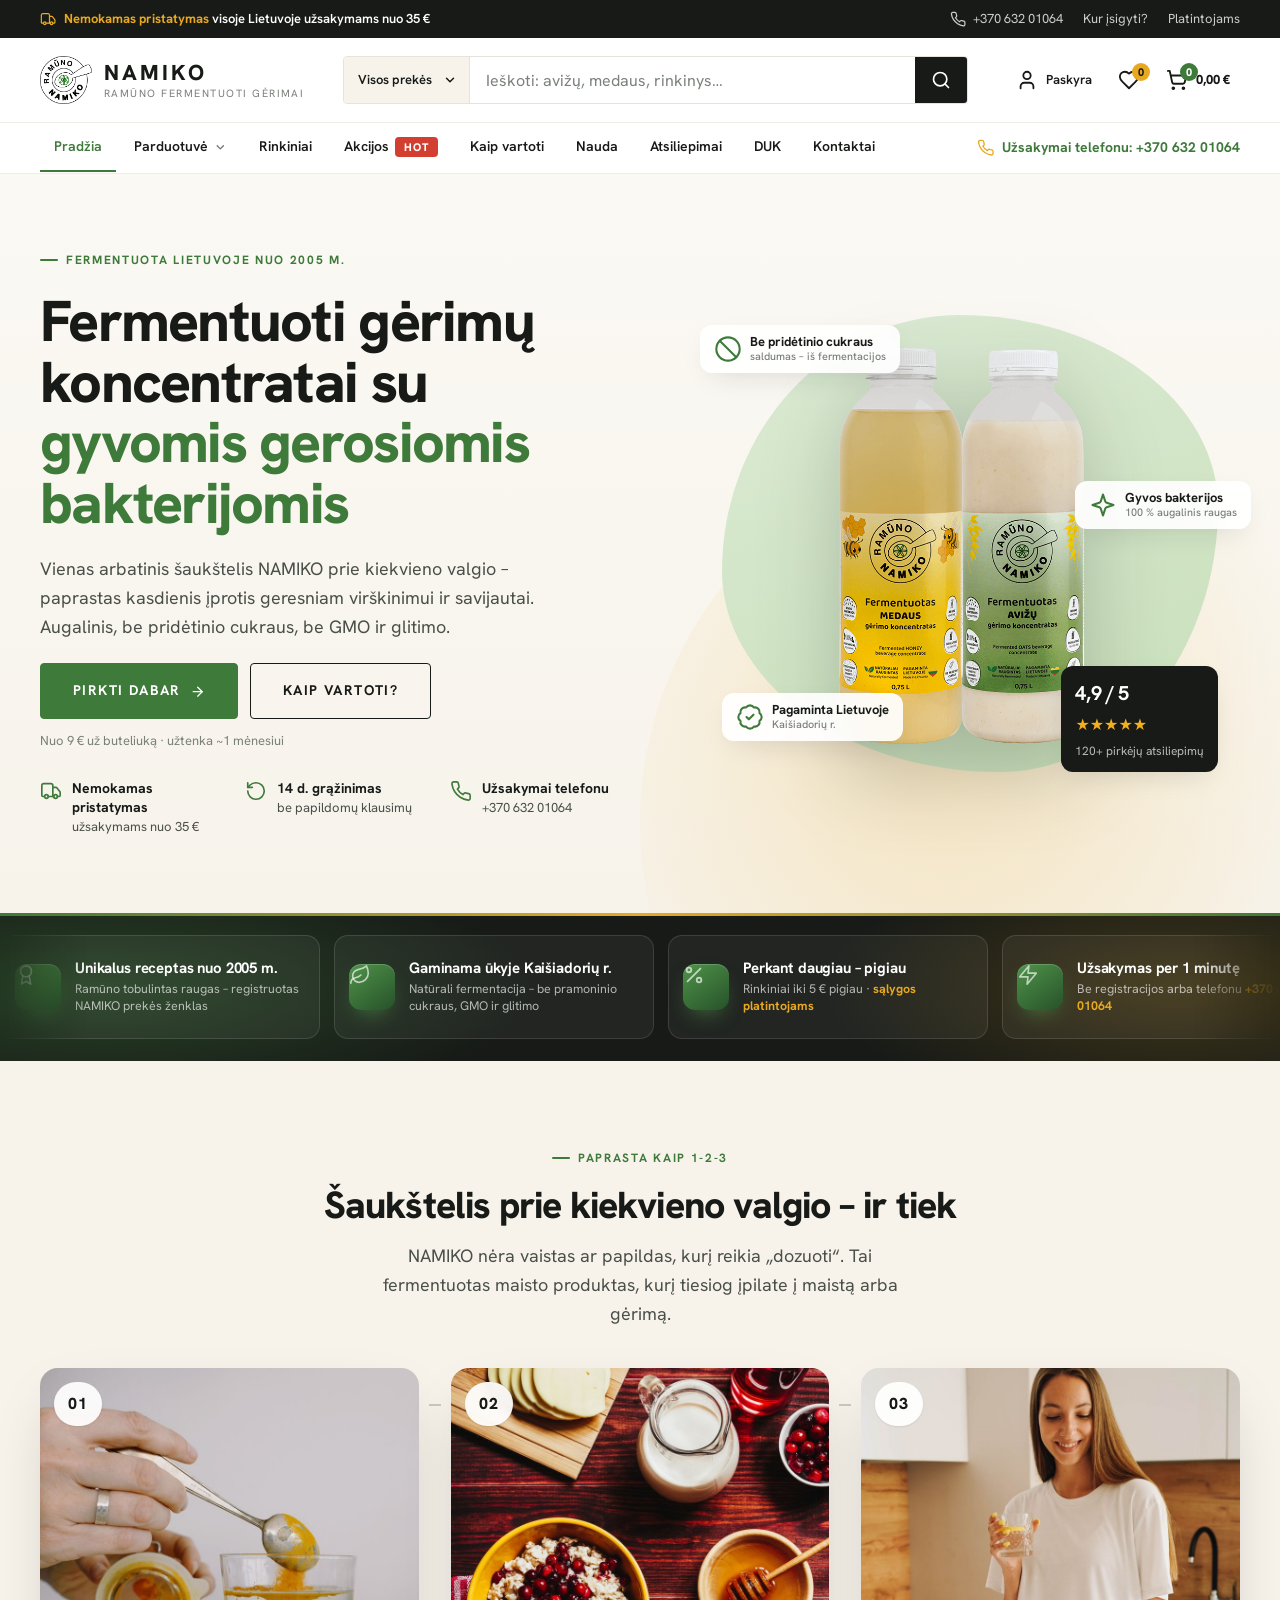
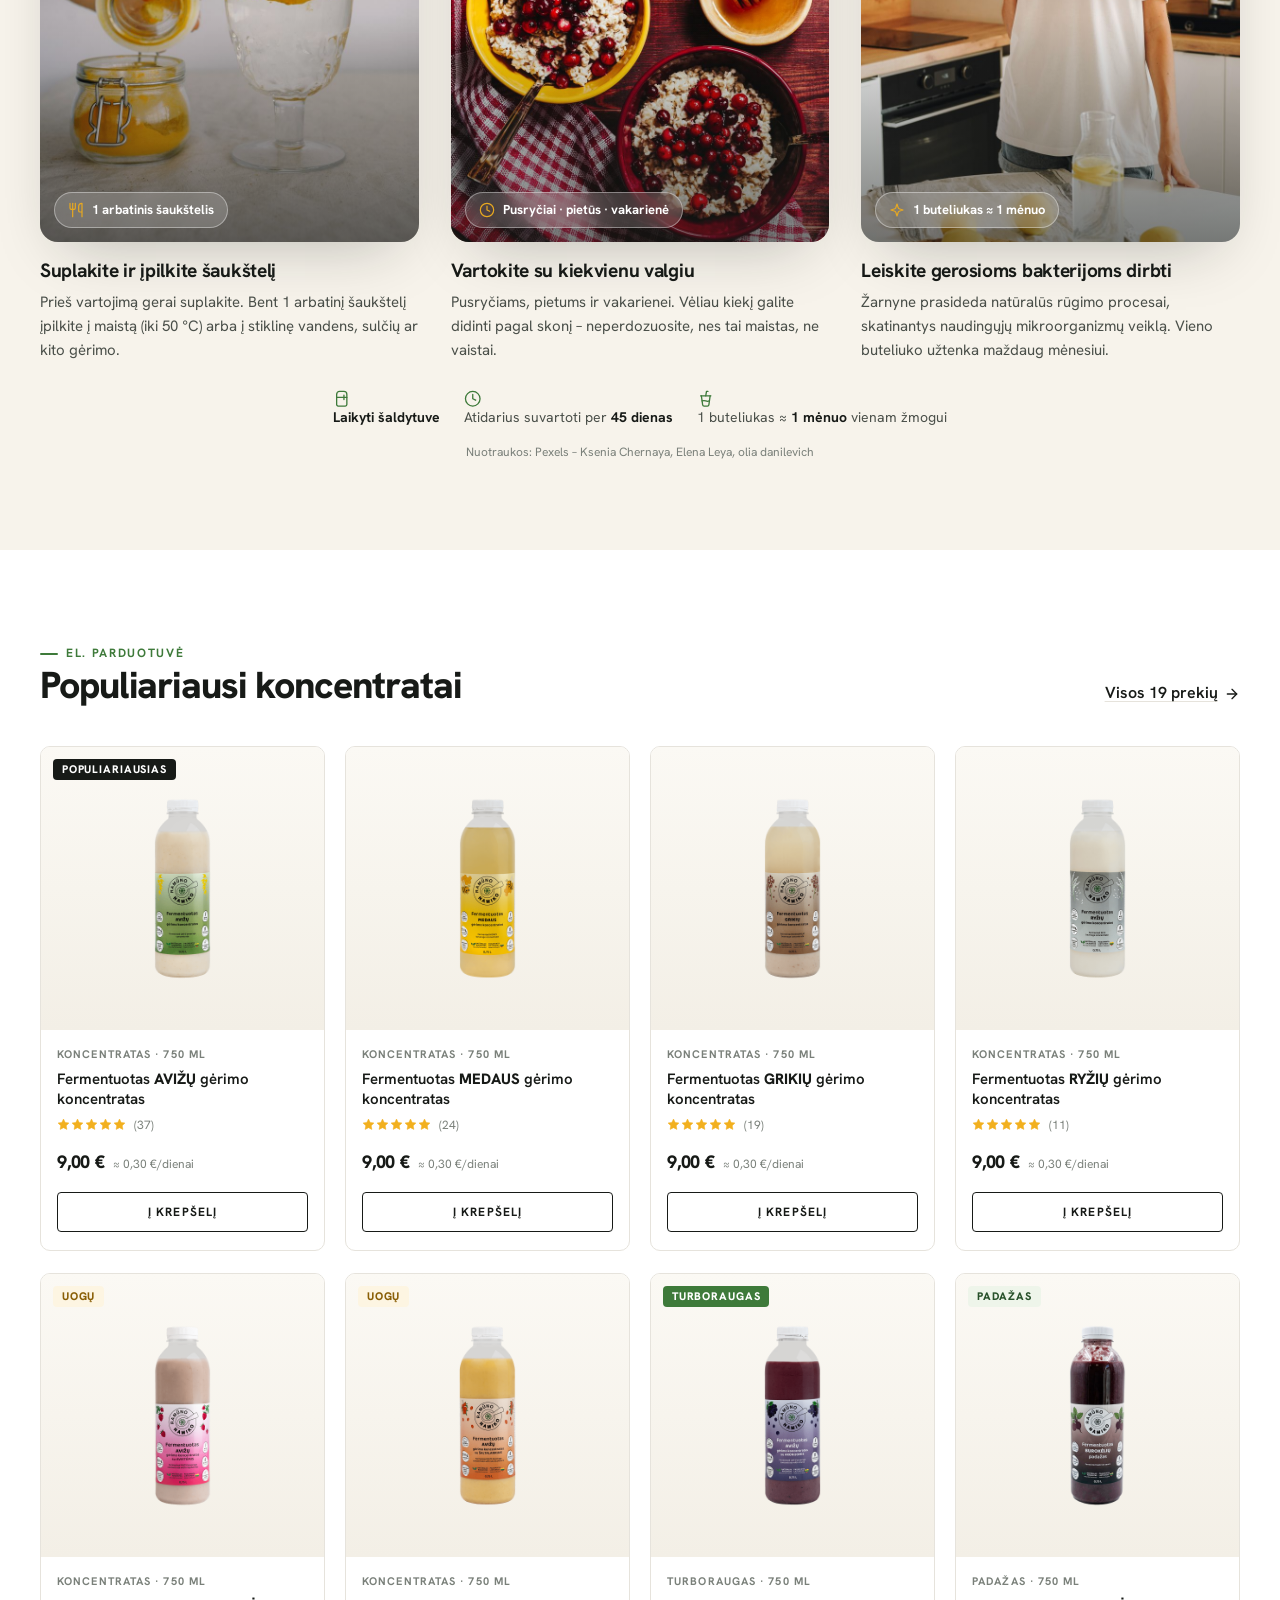
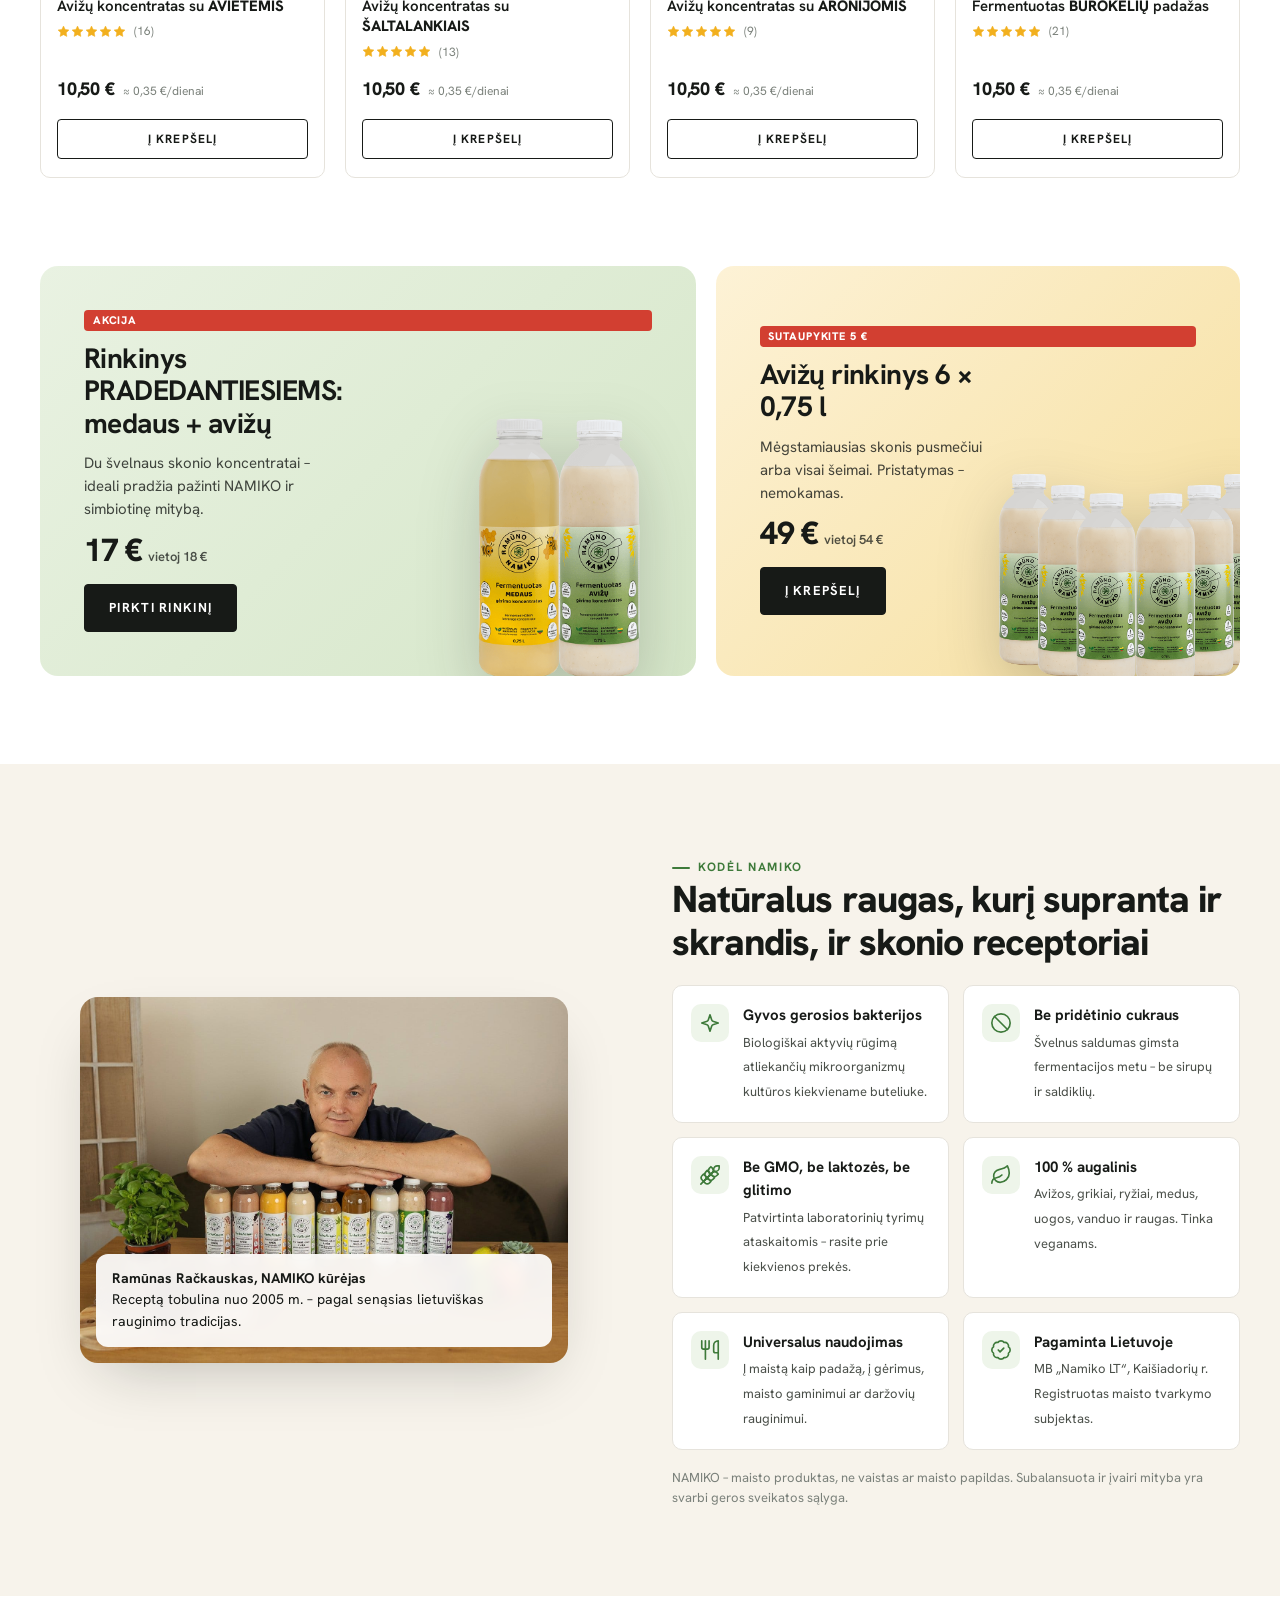
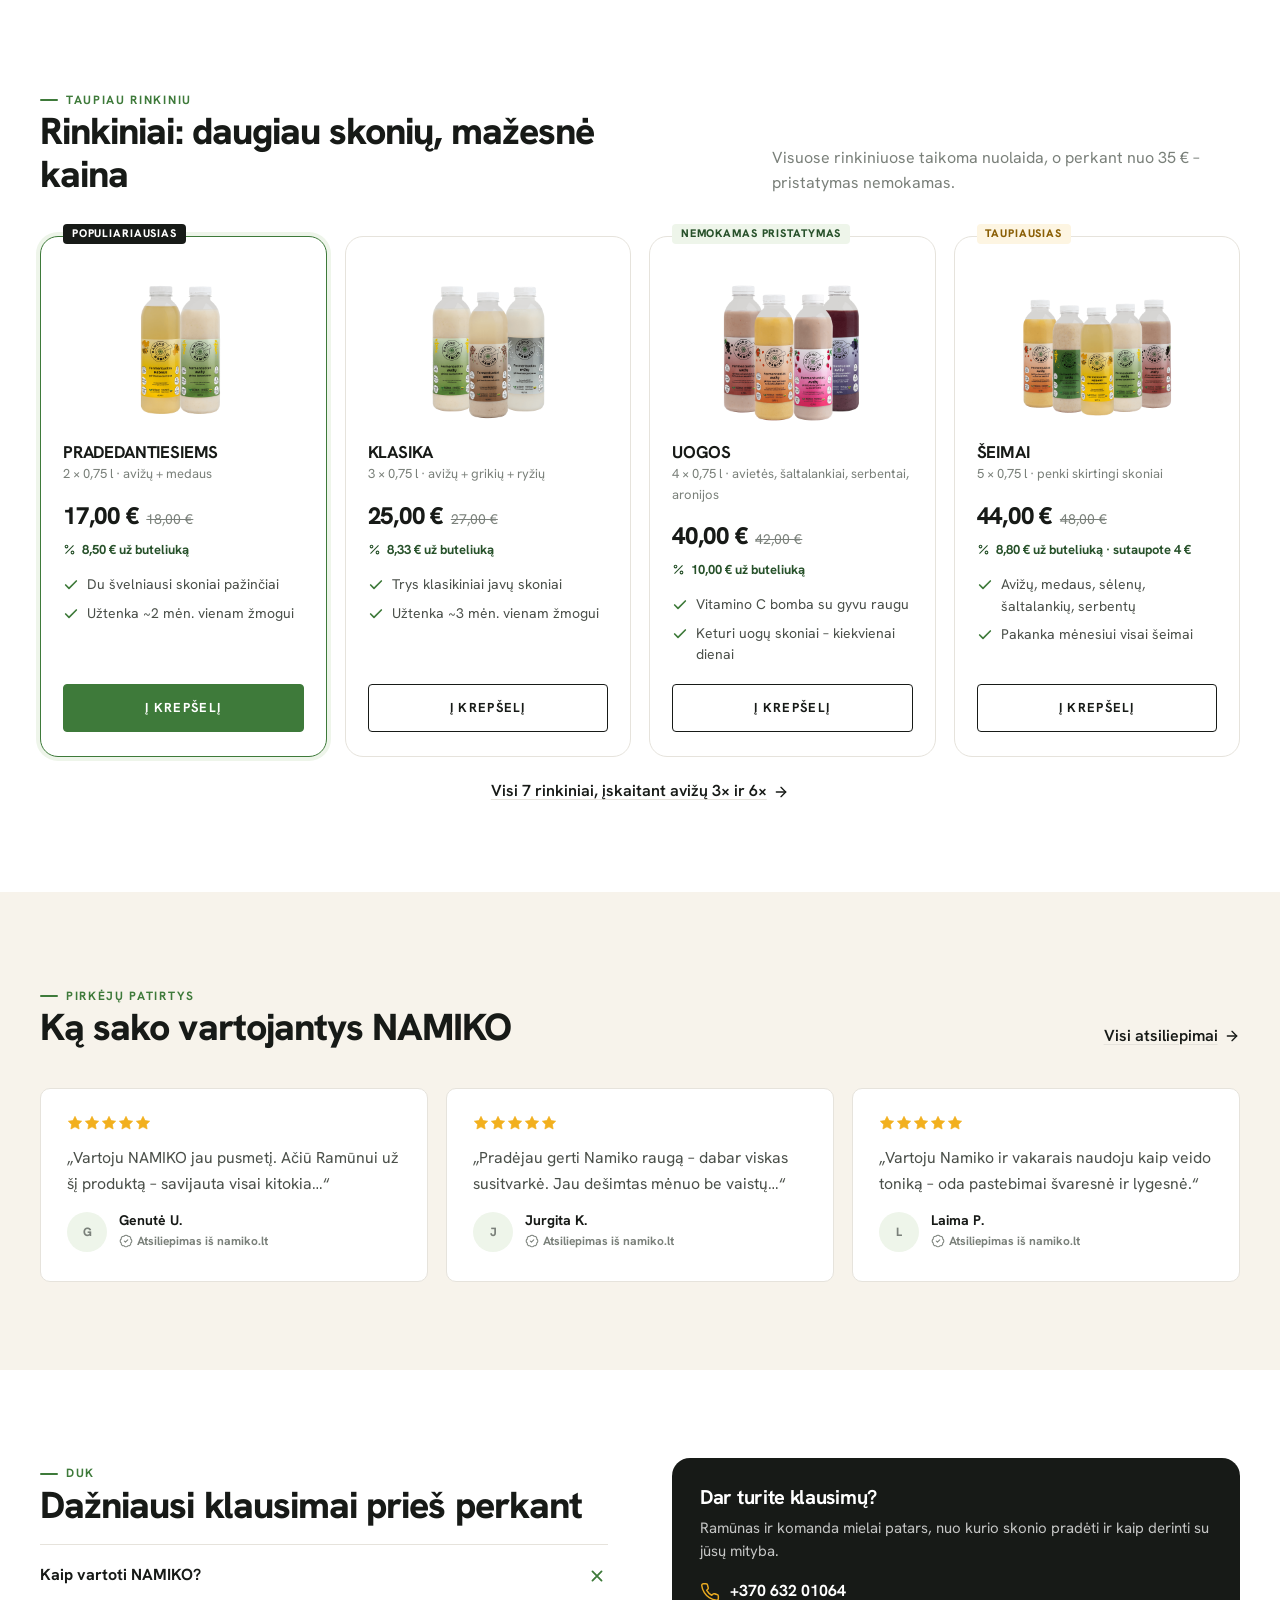
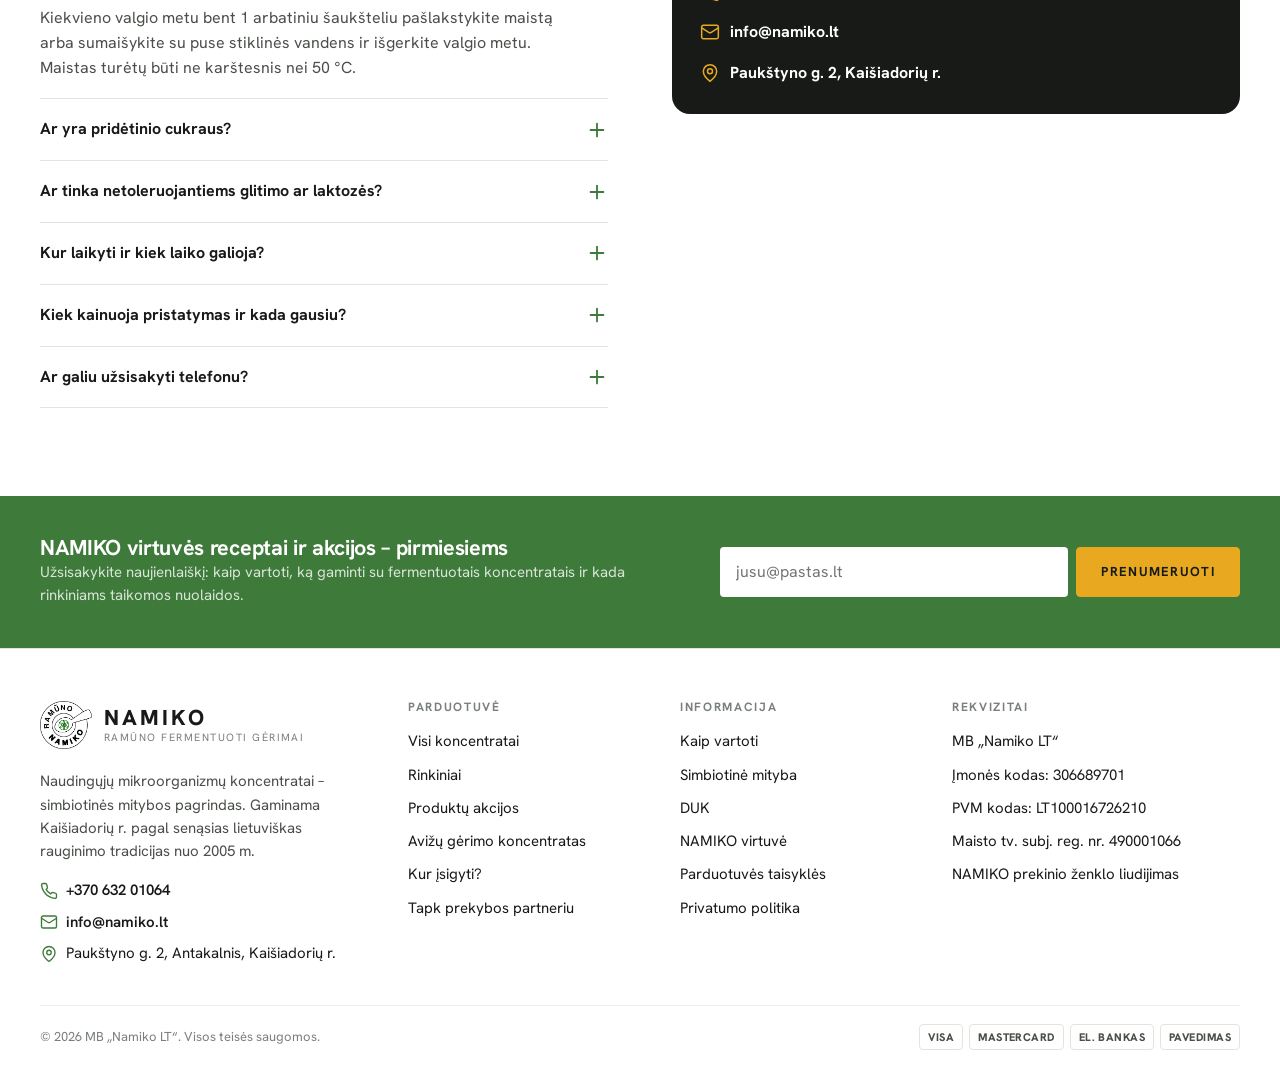
==== index.html @ fdb2066f "NAMIKO naujo dizaino prototipas: pagrindinis, prekės ir pirkimo puslapiai XStore stilistikos statini" ====
<!doctype html>
<html lang="lt" class="no-js">
<head>
<meta charset="utf-8">
<meta name="viewport" content="width=device-width, initial-scale=1, viewport-fit=cover">
<title>NAMIKO – fermentuoti gėrimų koncentratai su gyvomis gerosiomis bakterijomis</title>
<meta name="description" content="NAMIKO – natūraliai fermentuoti avižų, grikių, ryžių ir medaus gėrimų koncentratai. Šaukštelis prie kiekvieno valgio geresniam virškinimui. Be pridėtinio cukraus, be GMO, be glitimo. Nemokamas pristatymas nuo 35 €.">
<meta name="theme-color" content="#FFFFFF">
<meta property="og:type" content="website">
<meta property="og:locale" content="lt_LT">
<meta property="og:title" content="NAMIKO – fermentuoti gėrimų koncentratai su gyvomis gerosiomis bakterijomis">
<meta property="og:description" content="Šaukštelis prie kiekvieno valgio geresniam virškinimui ir savijautai. Gaminama Lietuvoje nuo 2005 m.">
<link rel="icon" href="assets/img/NAMIKO-logo-transparent-2.png">
<link rel="preconnect" href="https://fonts.googleapis.com">
<link rel="preconnect" href="https://fonts.gstatic.com" crossorigin>
<link href="https://fonts.googleapis.com/css2?family=Hanken+Grotesk:ital,wght@0,400;0,500;0,600;0,700;0,800;1,400&display=swap" rel="stylesheet">
<link rel="stylesheet" href="assets/css/style.css?v=8">
<link rel="preload" as="image" href="assets/img/pradedanciuju-new.png" fetchpriority="high">
</head>
<body class="has-mobile-cta">
<svg xmlns="http://www.w3.org/2000/svg" style="display:none" aria-hidden="true">
  <defs>
    <symbol id="i-search" viewBox="0 0 24 24" fill="none" stroke="currentColor" stroke-width="2" stroke-linecap="round" stroke-linejoin="round"><circle cx="11" cy="11" r="8"/><path d="m21 21-4.3-4.3"/></symbol>
    <symbol id="i-user" viewBox="0 0 24 24" fill="none" stroke="currentColor" stroke-width="2" stroke-linecap="round" stroke-linejoin="round"><path d="M19 21v-2a4 4 0 0 0-4-4H9a4 4 0 0 0-4 4v2"/><circle cx="12" cy="7" r="4"/></symbol>
    <symbol id="i-heart" viewBox="0 0 24 24" fill="none" stroke="currentColor" stroke-width="2" stroke-linecap="round" stroke-linejoin="round"><path d="M19 14c1.49-1.46 3-3.21 3-5.5A5.5 5.5 0 0 0 16.5 3c-1.76 0-3 .5-4.5 2-1.5-1.5-2.74-2-4.5-2A5.5 5.5 0 0 0 2 8.5c0 2.3 1.5 4.05 3 5.5l7 7Z"/></symbol>
    <symbol id="i-cart" viewBox="0 0 24 24" fill="none" stroke="currentColor" stroke-width="2" stroke-linecap="round" stroke-linejoin="round"><circle cx="8" cy="21" r="1"/><circle cx="19" cy="21" r="1"/><path d="M2.05 2.05h2l2.66 12.42a2 2 0 0 0 2 1.58h9.78a2 2 0 0 0 1.95-1.57l1.65-7.43H5.12"/></symbol>
    <symbol id="i-menu" viewBox="0 0 24 24" fill="none" stroke="currentColor" stroke-width="2" stroke-linecap="round"><path d="M4 6h16M4 12h16M4 18h16"/></symbol>
    <symbol id="i-x" viewBox="0 0 24 24" fill="none" stroke="currentColor" stroke-width="2" stroke-linecap="round"><path d="M18 6 6 18M6 6l12 12"/></symbol>
    <symbol id="i-chev" viewBox="0 0 24 24" fill="none" stroke="currentColor" stroke-width="2.5" stroke-linecap="round" stroke-linejoin="round"><path d="m6 9 6 6 6-6"/></symbol>
    <symbol id="i-chev-r" viewBox="0 0 24 24" fill="none" stroke="currentColor" stroke-width="2.5" stroke-linecap="round" stroke-linejoin="round"><path d="m9 18 6-6-6-6"/></symbol>
    <symbol id="i-chev-l" viewBox="0 0 24 24" fill="none" stroke="currentColor" stroke-width="2.5" stroke-linecap="round" stroke-linejoin="round"><path d="m15 18-6-6 6-6"/></symbol>
    <symbol id="i-arrow" viewBox="0 0 24 24" fill="none" stroke="currentColor" stroke-width="2" stroke-linecap="round" stroke-linejoin="round"><path d="M5 12h14"/><path d="m12 5 7 7-7 7"/></symbol>
    <symbol id="i-check" viewBox="0 0 24 24" fill="none" stroke="currentColor" stroke-width="2.5" stroke-linecap="round" stroke-linejoin="round"><path d="M20 6 9 17l-5-5"/></symbol>
    <symbol id="i-plus" viewBox="0 0 24 24" fill="none" stroke="currentColor" stroke-width="2" stroke-linecap="round"><path d="M5 12h14M12 5v14"/></symbol>
    <symbol id="i-minus" viewBox="0 0 24 24" fill="none" stroke="currentColor" stroke-width="2" stroke-linecap="round"><path d="M5 12h14"/></symbol>
    <symbol id="i-truck" viewBox="0 0 24 24" fill="none" stroke="currentColor" stroke-width="1.8" stroke-linecap="round" stroke-linejoin="round"><path d="M14 18V6a2 2 0 0 0-2-2H4a2 2 0 0 0-2 2v11a1 1 0 0 0 1 1h2"/><path d="M15 18H9"/><path d="M19 18h2a1 1 0 0 0 1-1v-3.65a1 1 0 0 0-.22-.62l-3.48-4.35A1 1 0 0 0 17.52 8H14"/><circle cx="17" cy="18" r="2"/><circle cx="7" cy="18" r="2"/></symbol>
    <symbol id="i-shield" viewBox="0 0 24 24" fill="none" stroke="currentColor" stroke-width="1.8" stroke-linecap="round" stroke-linejoin="round"><path d="M20 13c0 5-3.5 7.5-7.66 8.95a1 1 0 0 1-.67-.01C7.5 20.5 4 18 4 13V6a1 1 0 0 1 1-1c2 0 4.5-1.2 6.24-2.72a1.17 1.17 0 0 1 1.52 0C14.51 3.81 17 5 19 5a1 1 0 0 1 1 1z"/><path d="m9 12 2 2 4-4"/></symbol>
    <symbol id="i-return" viewBox="0 0 24 24" fill="none" stroke="currentColor" stroke-width="1.8" stroke-linecap="round" stroke-linejoin="round"><path d="M3 12a9 9 0 1 0 9-9 9.75 9.75 0 0 0-6.74 2.74L3 8"/><path d="M3 3v5h5"/></symbol>
    <symbol id="i-leaf" viewBox="0 0 24 24" fill="none" stroke="currentColor" stroke-width="1.8" stroke-linecap="round" stroke-linejoin="round"><path d="M11 20A7 7 0 0 1 9.8 6.1C15.5 5 17 4.48 19 2c1 2 2 4.18 2 8 0 5.5-4.78 10-10 10Z"/><path d="M2 21c0-3 1.85-5.36 5.08-6C9.5 14.52 12 13 13 12"/></symbol>
    <symbol id="i-star" viewBox="0 0 24 24" fill="currentColor" stroke="currentColor" stroke-width="1" stroke-linejoin="round"><path d="M12 2l3.09 6.26L22 9.27l-5 4.87 1.18 6.88L12 17.77l-6.18 3.25L7 14.14 2 9.27l6.91-1.01L12 2z"/></symbol>
    <symbol id="i-phone" viewBox="0 0 24 24" fill="none" stroke="currentColor" stroke-width="1.8" stroke-linecap="round" stroke-linejoin="round"><path d="M22 16.92v3a2 2 0 0 1-2.18 2 19.79 19.79 0 0 1-8.63-3.07 19.5 19.5 0 0 1-6-6 19.79 19.79 0 0 1-3.07-8.67A2 2 0 0 1 4.11 2h3a2 2 0 0 1 2 1.72 12.84 12.84 0 0 0 .7 2.81 2 2 0 0 1-.45 2.11L8.09 9.91a16 16 0 0 0 6 6l1.27-1.27a2 2 0 0 1 2.11-.45 12.84 12.84 0 0 0 2.81.7A2 2 0 0 1 22 16.92z"/></symbol>
    <symbol id="i-mail" viewBox="0 0 24 24" fill="none" stroke="currentColor" stroke-width="1.8" stroke-linecap="round" stroke-linejoin="round"><rect x="2" y="4" width="20" height="16" rx="2"/><path d="m22 7-8.97 5.7a1.94 1.94 0 0 1-2.06 0L2 7"/></symbol>
    <symbol id="i-pin" viewBox="0 0 24 24" fill="none" stroke="currentColor" stroke-width="1.8" stroke-linecap="round" stroke-linejoin="round"><path d="M20 10c0 6-8 12-8 12s-8-6-8-12a8 8 0 0 1 16 0Z"/><circle cx="12" cy="10" r="3"/></symbol>
    <symbol id="i-clock" viewBox="0 0 24 24" fill="none" stroke="currentColor" stroke-width="1.8" stroke-linecap="round" stroke-linejoin="round"><circle cx="12" cy="12" r="10"/><path d="M12 6v6l4 2"/></symbol>
    <symbol id="i-zoom" viewBox="0 0 24 24" fill="none" stroke="currentColor" stroke-width="2" stroke-linecap="round" stroke-linejoin="round"><circle cx="11" cy="11" r="8"/><path d="m21 21-4.3-4.3M11 8v6M8 11h6"/></symbol>
    <symbol id="i-eye" viewBox="0 0 24 24" fill="none" stroke="currentColor" stroke-width="2" stroke-linecap="round" stroke-linejoin="round"><path d="M2 12s3-7 10-7 10 7 10 7-3 7-10 7-10-7-10-7Z"/><circle cx="12" cy="12" r="3"/></symbol>
    <symbol id="i-lock" viewBox="0 0 24 24" fill="none" stroke="currentColor" stroke-width="2" stroke-linecap="round" stroke-linejoin="round"><rect x="3" y="11" width="18" height="11" rx="2"/><path d="M7 11V7a5 5 0 0 1 10 0v4"/></symbol>
    <symbol id="i-card" viewBox="0 0 24 24" fill="none" stroke="currentColor" stroke-width="1.8" stroke-linecap="round" stroke-linejoin="round"><rect x="2" y="5" width="20" height="14" rx="2"/><path d="M2 10h20"/></symbol>
    <symbol id="i-bank" viewBox="0 0 24 24" fill="none" stroke="currentColor" stroke-width="1.8" stroke-linecap="round" stroke-linejoin="round"><path d="M3 22h18M6 18v-7M10 18v-7M14 18v-7M18 18v-7"/><path d="m12 2 8 5H4l8-5Z"/></symbol>
    <symbol id="i-box" viewBox="0 0 24 24" fill="none" stroke="currentColor" stroke-width="1.8" stroke-linecap="round" stroke-linejoin="round"><path d="m7.5 4.27 9 5.15"/><path d="M21 8a2 2 0 0 0-1-1.73l-7-4a2 2 0 0 0-2 0l-7 4A2 2 0 0 0 3 8v8a2 2 0 0 0 1 1.73l7 4a2 2 0 0 0 2 0l7-4A2 2 0 0 0 21 16Z"/><path d="m3.3 7 8.7 5 8.7-5"/><path d="M12 22V12"/></symbol>
    <symbol id="i-award" viewBox="0 0 24 24" fill="none" stroke="currentColor" stroke-width="1.8" stroke-linecap="round" stroke-linejoin="round"><circle cx="12" cy="8" r="6"/><path d="M15.477 12.89 17 22l-5-3-5 3 1.523-9.11"/></symbol>
    <symbol id="i-sparkles" viewBox="0 0 24 24" fill="none" stroke="currentColor" stroke-width="1.8" stroke-linecap="round" stroke-linejoin="round"><path d="m12 3-1.9 5.8a2 2 0 0 1-1.3 1.3L3 12l5.8 1.9a2 2 0 0 1 1.3 1.3L12 21l1.9-5.8a2 2 0 0 1 1.3-1.3L21 12l-5.8-1.9a2 2 0 0 1-1.3-1.3Z"/></symbol>
    <symbol id="i-info" viewBox="0 0 24 24" fill="none" stroke="currentColor" stroke-width="2" stroke-linecap="round" stroke-linejoin="round"><circle cx="12" cy="12" r="10"/><path d="M12 16v-4M12 8h.01"/></symbol>
    <symbol id="i-percent" viewBox="0 0 24 24" fill="none" stroke="currentColor" stroke-width="2" stroke-linecap="round" stroke-linejoin="round"><path d="M19 5 5 19"/><circle cx="6.5" cy="6.5" r="2.5"/><circle cx="17.5" cy="17.5" r="2.5"/></symbol>
    <symbol id="i-gift" viewBox="0 0 24 24" fill="none" stroke="currentColor" stroke-width="1.8" stroke-linecap="round" stroke-linejoin="round"><rect x="3" y="8" width="18" height="4" rx="1"/><path d="M12 8v13"/><path d="M19 12v7a2 2 0 0 1-2 2H7a2 2 0 0 1-2-2v-7"/><path d="M7.5 8a2.5 2.5 0 0 1 0-5A4.8 8 0 0 1 12 8a4.8 8 0 0 1 4.5-5 2.5 2.5 0 0 1 0 5"/></symbol>
    <symbol id="i-glass" viewBox="0 0 24 24" fill="none" stroke="currentColor" stroke-width="1.8" stroke-linecap="round" stroke-linejoin="round"><path d="m6 8 1.75 12.28a2 2 0 0 0 2 1.72h4.54a2 2 0 0 0 2-1.72L18 8"/><path d="M5 8h14"/><path d="M7 15a6.47 6.47 0 0 1 5 0 6.47 6.47 0 0 0 5 0"/><path d="m12 8 1-6h2"/></symbol>
    <symbol id="i-spoon" viewBox="0 0 24 24" fill="none" stroke="currentColor" stroke-width="1.8" stroke-linecap="round" stroke-linejoin="round"><path d="M3 2v7c0 1.1.9 2 2 2h4a2 2 0 0 0 2-2V2"/><path d="M7 2v20"/><path d="M21 15V2a5 5 0 0 0-5 5v6c0 1.1.9 2 2 2h3Zm0 0v7"/></symbol>
    <symbol id="i-ban" viewBox="0 0 24 24" fill="none" stroke="currentColor" stroke-width="1.8" stroke-linecap="round" stroke-linejoin="round"><circle cx="12" cy="12" r="10"/><path d="m4.9 4.9 14.2 14.2"/></symbol>
    <symbol id="i-badge" viewBox="0 0 24 24" fill="none" stroke="currentColor" stroke-width="1.8" stroke-linecap="round" stroke-linejoin="round"><path d="M3.85 8.62a4 4 0 0 1 4.78-4.77 4 4 0 0 1 6.74 0 4 4 0 0 1 4.78 4.78 4 4 0 0 1 0 6.74 4 4 0 0 1-4.77 4.78 4 4 0 0 1-6.75 0 4 4 0 0 1-4.78-4.77 4 4 0 0 1 0-6.76Z"/><path d="m9 12 2 2 4-4"/></symbol>
    <symbol id="i-pulse" viewBox="0 0 24 24" fill="none" stroke="currentColor" stroke-width="1.8" stroke-linecap="round" stroke-linejoin="round"><path d="M19 14c1.49-1.46 3-3.21 3-5.5A5.5 5.5 0 0 0 16.5 3c-1.76 0-3 .5-4.5 2-1.5-1.5-2.74-2-4.5-2A5.5 5.5 0 0 0 2 8.5c0 2.3 1.5 4.05 3 5.5l7 7Z"/><path d="M3.22 12H9.5l.5-1 2 4.5 2-7 1.5 3.5h5.27"/></symbol>
    <symbol id="i-zap" viewBox="0 0 24 24" fill="none" stroke="currentColor" stroke-width="1.8" stroke-linecap="round" stroke-linejoin="round"><path d="M13 2 3 14h9l-1 8 10-12h-9l1-8z"/></symbol>
    <symbol id="i-fridge" viewBox="0 0 24 24" fill="none" stroke="currentColor" stroke-width="1.8" stroke-linecap="round" stroke-linejoin="round"><path d="M5 6a4 4 0 0 1 4-4h6a4 4 0 0 1 4 4v14a2 2 0 0 1-2 2H7a2 2 0 0 1-2-2V6Z"/><path d="M5 10h14"/><path d="M15 7v6"/></symbol>
    <symbol id="i-store" viewBox="0 0 24 24" fill="none" stroke="currentColor" stroke-width="1.8" stroke-linecap="round" stroke-linejoin="round"><path d="m2 7 4.41-4.41A2 2 0 0 1 7.83 2h8.34a2 2 0 0 1 1.42.59L22 7"/><path d="M4 12v8a2 2 0 0 0 2 2h12a2 2 0 0 0 2-2v-8"/><path d="M15 22v-4a2 2 0 0 0-2-2h-2a2 2 0 0 0-2 2v4"/><path d="M2 7h20"/><path d="M22 7v3a2 2 0 0 1-2 2 2.7 2.7 0 0 1-1.59-.63.7.7 0 0 0-.82 0A2.7 2.7 0 0 1 16 12a2.7 2.7 0 0 1-1.59-.63.7.7 0 0 0-.82 0A2.7 2.7 0 0 1 12 12a2.7 2.7 0 0 1-1.59-.63.7.7 0 0 0-.82 0A2.7 2.7 0 0 1 8 12a2.7 2.7 0 0 1-1.59-.63.7.7 0 0 0-.82 0A2.7 2.7 0 0 1 4 12a2 2 0 0 1-2-2V7"/></symbol>
    <symbol id="i-chat" viewBox="0 0 24 24" fill="none" stroke="currentColor" stroke-width="1.8" stroke-linecap="round" stroke-linejoin="round"><path d="M7.9 20A9 9 0 1 0 4 16.1L2 22Z"/></symbol>
    <symbol id="i-home" viewBox="0 0 24 24" fill="none" stroke="currentColor" stroke-width="2" stroke-linecap="round" stroke-linejoin="round"><path d="m3 10 9-7 9 7v10a2 2 0 0 1-2 2H5a2 2 0 0 1-2-2z"/><path d="M9 22V12h6v10"/></symbol>
    <symbol id="i-share" viewBox="0 0 24 24" fill="none" stroke="currentColor" stroke-width="2" stroke-linecap="round" stroke-linejoin="round"><circle cx="18" cy="5" r="3"/><circle cx="6" cy="12" r="3"/><circle cx="18" cy="19" r="3"/><path d="m8.59 13.51 6.82 3.98M15.41 6.51l-6.82 3.98"/></symbol>
    <symbol id="i-flask" viewBox="0 0 24 24" fill="none" stroke="currentColor" stroke-width="1.8" stroke-linecap="round" stroke-linejoin="round"><path d="M10 2v7.31"/><path d="M14 9.3V1.99"/><path d="M8.5 2h7"/><path d="M14 9.3a6.5 6.5 0 1 1-4 0"/><path d="M5.52 16h12.96"/></symbol>
    <symbol id="i-trash" viewBox="0 0 24 24" fill="none" stroke="currentColor" stroke-width="2" stroke-linecap="round" stroke-linejoin="round"><path d="M3 6h18M8 6V4a2 2 0 0 1 2-2h4a2 2 0 0 1 2 2v2M19 6l-1 14a2 2 0 0 1-2 2H8a2 2 0 0 1-2-2L5 6"/></symbol>
    <symbol id="i-wheat" viewBox="0 0 24 24" fill="none" stroke="currentColor" stroke-width="1.8" stroke-linecap="round" stroke-linejoin="round"><path d="M2 22 16 8"/><path d="M3.47 12.53 5 11l1.53 1.53a3.5 3.5 0 0 1 0 4.94L5 19l-1.53-1.53a3.5 3.5 0 0 1 0-4.94Z"/><path d="M7.47 8.53 9 7l1.53 1.53a3.5 3.5 0 0 1 0 4.94L9 15l-1.53-1.53a3.5 3.5 0 0 1 0-4.94Z"/><path d="M11.47 4.53 13 3l1.53 1.53a3.5 3.5 0 0 1 0 4.94L13 11l-1.53-1.53a3.5 3.5 0 0 1 0-4.94Z"/><path d="M20 2h2v2a4 4 0 0 1-4 4h-2V6a4 4 0 0 1 4-4Z"/><path d="M11.47 17.47 13 19l-1.53 1.53a3.5 3.5 0 0 1-4.94 0L5 19l1.53-1.53a3.5 3.5 0 0 1 4.94 0Z"/><path d="M15.47 13.47 17 15l-1.53 1.53a3.5 3.5 0 0 1-4.94 0L9 15l1.53-1.53a3.5 3.5 0 0 1 4.94 0Z"/><path d="M19.47 9.47 21 11l-1.53 1.53a3.5 3.5 0 0 1-4.94 0L13 11l1.53-1.53a3.5 3.5 0 0 1 4.94 0Z"/></symbol>
  </defs>
</svg>

<div class="topbar">
  <div class="container">
    <p class="topbar-promo"><svg class="icon"><use href="#i-truck"></use></svg><span><strong>Nemokamas pristatymas</strong> visoje Lietuvoje užsakymams nuo 35 €</span></p>
    <div class="topbar-links">
      <a href="tel:+37063201064"><svg class="icon"><use href="#i-phone"></use></svg>+370 632 01064</a>
      <a href="#kontaktai">Kur įsigyti?</a>
      <a href="#kontaktai">Platintojams</a>
    </div>
  </div>
</div>
<header class="header">
  <div class="container header-main">
    <button class="burger" type="button" aria-label="Atidaryti meniu" data-drawer-open><svg class="icon"><use href="#i-menu"></use></svg></button>
    <a class="logo" href="index.html" aria-label="NAMIKO – į pradžią">
      <img src="assets/img/NAMIKO-logo-transparent-2.png" alt="" width="52" height="48">
      <span class="logo-text"><b>NAMIKO</b><span>Ramūno fermentuoti gėrimai</span></span>
    </a>
    <form class="search" role="search" action="index.html#prekes">
      <select aria-label="Kategorija"><option>Visos prekės</option><option>Koncentratai</option><option>Rinkiniai</option><option>Akcijos</option></select>
      <label class="sr-only" for="q">Ieškoti prekių</label>
      <input id="q" type="search" name="q" placeholder="Ieškoti: avižų, medaus, rinkinys…" autocomplete="off">
      <button type="submit" aria-label="Ieškoti"><svg class="icon"><use href="#i-search"></use></svg></button>
    </form>
    <div class="header-actions">
      <a class="action" href="#paskyra"><svg class="icon"><use href="#i-user"></use></svg><span class="action-label">Paskyra</span></a>
      <button class="action" type="button" aria-label="Norų sąrašas"><svg class="icon"><use href="#i-heart"></use></svg><span class="count is-honey" data-wish-count>0</span></button>
      <a class="action" href="pirkimas.html" aria-label="Krepšelis"><svg class="icon"><use href="#i-cart"></use></svg><span class="count" data-cart-count>0</span><span class="cart-total" data-cart-total>0,00 €</span></a>
    </div>
  </div>
  <div class="mobile-search">
    <form class="search" role="search" action="index.html#prekes">
      <label class="sr-only" for="qm">Ieškoti prekių</label>
      <input id="qm" type="search" name="q" placeholder="Ieškoti prekių…" autocomplete="off">
      <button type="submit" aria-label="Ieškoti"><svg class="icon"><use href="#i-search"></use></svg></button>
    </form>
  </div>
  <nav class="nav" aria-label="Pagrindinis meniu">
    <div class="container">
      <ul class="nav-list">
        <li><a href="index.html">Pradžia</a></li>
        <li><a href="index.html#prekes">Parduotuvė <svg class="icon"><use href="#i-chev"></use></svg></a></li>
        <li><a href="index.html#rinkiniai">Rinkiniai</a></li>
        <li><a href="index.html#rinkiniai">Akcijos <span class="badge badge-hot">Hot</span></a></li>
        <li><a href="index.html#kaip-vartoti">Kaip vartoti</a></li>
        <li><a href="index.html#nauda">Nauda</a></li>
        <li><a href="index.html#atsiliepimai">Atsiliepimai</a></li>
        <li><a href="index.html#duk">DUK</a></li>
        <li><a href="#kontaktai">Kontaktai</a></li>
      </ul>
      <a class="nav-cta" href="tel:+37063201064"><svg class="icon"><use href="#i-phone"></use></svg>Užsakymai telefonu: +370 632 01064</a>
    </div>
  </nav>
</header>
<div class="drawer" data-drawer aria-hidden="true">
  <div class="drawer-backdrop" data-drawer-close></div>
  <div class="drawer-panel" role="dialog" aria-label="Meniu">
    <div class="drawer-head">
      <span class="logo-text"><b>NAMIKO</b></span>
      <button type="button" class="action" aria-label="Uždaryti meniu" data-drawer-close><svg class="icon"><use href="#i-x"></use></svg></button>
    </div>
    <a href="index.html">Pradžia <svg class="icon"><use href="#i-chev-r"></use></svg></a>
    <a href="index.html#prekes">Parduotuvė <svg class="icon"><use href="#i-chev-r"></use></svg></a>
    <a href="index.html#rinkiniai">Rinkiniai ir akcijos <svg class="icon"><use href="#i-chev-r"></use></svg></a>
    <a href="index.html#kaip-vartoti">Kaip vartoti <svg class="icon"><use href="#i-chev-r"></use></svg></a>
    <a href="index.html#nauda">Nauda <svg class="icon"><use href="#i-chev-r"></use></svg></a>
    <a href="index.html#atsiliepimai">Atsiliepimai <svg class="icon"><use href="#i-chev-r"></use></svg></a>
    <a href="index.html#duk">DUK <svg class="icon"><use href="#i-chev-r"></use></svg></a>
    <a href="#kontaktai">Kontaktai <svg class="icon"><use href="#i-chev-r"></use></svg></a>
    <a href="tel:+37063201064" class="btn btn-primary" style="margin-top:16px;justify-content:center"><svg class="icon"><use href="#i-phone"></use></svg>+370 632 01064</a>
  </div>
</div>


<main>
  <!-- ============ HERO: kas parduodama + kokia nauda ============ -->
  <section class="hero" aria-labelledby="hero-title">
    <div class="container">
      <div class="hero-copy">
        <span class="eyebrow">Fermentuota Lietuvoje nuo 2005 m.</span>
        <h1 class="h1" id="hero-title">Fermentuoti gėrimų koncentratai su <em>gyvomis gerosiomis bakterijomis</em></h1>
        <p class="lead">Vienas arbatinis šaukštelis NAMIKO prie kiekvieno valgio – paprastas kasdienis įprotis geresniam virškinimui ir savijautai. Augalinis, be pridėtinio cukraus, be GMO ir glitimo.</p>
        <div class="hero-ctas">
          <a class="btn btn-primary btn-lg" href="#prekes">Pirkti dabar <svg class="icon"><use href="#i-arrow"></use></svg></a>
          <a class="btn btn-outline btn-lg" href="#kaip-vartoti">Kaip vartoti?</a>
          <span class="muted">Nuo 9 € už buteliuką · užtenka ~1 mėnesiui</span>
        </div>
        <ul class="hero-benefits">
          <li class="hero-benefit"><svg class="icon"><use href="#i-truck"></use></svg><div><b>Nemokamas pristatymas</b><span>užsakymams nuo 35 €</span></div></li>
          <li class="hero-benefit"><svg class="icon"><use href="#i-return"></use></svg><div><b>14 d. grąžinimas</b><span>be papildomų klausimų</span></div></li>
          <li class="hero-benefit"><svg class="icon"><use href="#i-phone"></use></svg><div><b>Užsakymai telefonu</b><span>+370 632 01064</span></div></li>
        </ul>
      </div>
      <div class="hero-visual">
        <div class="hero-blob" aria-hidden="true"></div>
        <img class="hero-product" src="assets/img/pradedanciuju-new.png" alt="NAMIKO fermentuoti medaus ir avižų gėrimų koncentratai, 2 buteliukai po 0,75 l" width="1024" height="1024" fetchpriority="high">
        <div class="hero-tag hero-tag--1"><svg class="icon"><use href="#i-ban"></use></svg><div>Be pridėtinio cukraus<small>saldumas – iš fermentacijos</small></div></div>
        <div class="hero-tag hero-tag--2"><svg class="icon"><use href="#i-sparkles"></use></svg><div>Gyvos bakterijos<small>100 % augalinis raugas</small></div></div>
        <div class="hero-tag hero-tag--3"><svg class="icon"><use href="#i-badge"></use></svg><div>Pagaminta Lietuvoje<small>Kaišiadorių r.</small></div></div>
        <!-- DEMO DUOMENYS: įvertinimą ir atsiliepimų skaičių pakeisti tikrais -->
        <div class="hero-rating"><b>4,9 / 5</b><span class="stars" aria-hidden="true">★★★★★</span><small>120+ pirkėjų atsiliepimų</small></div>
      </div>
    </div>
  </section>

  <!-- ============ Kodėl pirkti iš NAMIKO – judanti privalumų juosta (marquee) ============ -->
  <section class="usp" id="privalumai" aria-label="Kodėl pirkti iš NAMIKO">
    <div class="marquee" data-marquee>
      <div class="marquee-track">
        <ul class="usp-list">
          <li class="usp-item">
            <span class="usp-icon"><svg class="icon"><use href="#i-award"></use></svg></span>
            <div><b>Unikalus receptas nuo 2005 m.</b><span>Ramūno tobulintas raugas – registruotas NAMIKO prekės ženklas</span></div>
          </li>
          <li class="usp-item">
            <span class="usp-icon"><svg class="icon"><use href="#i-leaf"></use></svg></span>
            <div><b>Gaminama ūkyje Kaišiadorių r.</b><span>Natūrali fermentacija – be pramoninio cukraus, GMO ir glitimo</span></div>
          </li>
          <li class="usp-item">
            <span class="usp-icon"><svg class="icon"><use href="#i-percent"></use></svg></span>
            <div><b>Perkant daugiau – pigiau</b><span>Rinkiniai iki 5 € pigiau · <a href="#kontaktai">sąlygos platintojams</a></span></div>
          </li>
          <li class="usp-item">
            <span class="usp-icon"><svg class="icon"><use href="#i-zap"></use></svg></span>
            <div><b>Užsakymas per 1 minutę</b><span>Be registracijos arba telefonu <a href="tel:+37063201064">+370 632 01064</a></span></div>
          </li>
          <li class="usp-item">
            <span class="usp-icon"><svg class="icon"><use href="#i-return"></use></svg></span>
            <div><b>Prenumerata kas mėnesį</b><span>Su nuolaida, bet kada sustabdoma · <a href="preke.html">užsisakyti</a></span></div>
          </li>
          <li class="usp-item">
            <span class="usp-icon"><svg class="icon"><use href="#i-truck"></use></svg></span>
            <div><b>Nemokamas pristatymas nuo 35 €</b><span>Paštomatai ir kurjeris visoje Lietuvoje, išsiunčiame per 1–2 d. d.</span></div>
          </li>
        </ul>
      </div>
    </div>
  </section>

  <!-- ============ Kaip tai veikia ============ -->
  <section class="section section-cream" id="kaip-vartoti" aria-labelledby="how-title">
    <div class="container">
      <div class="section-head section-head--center reveal">
        <span class="eyebrow">Paprasta kaip 1-2-3</span>
        <h2 class="h2" id="how-title">Šaukštelis prie kiekvieno valgio – ir tiek</h2>
        <p class="lead">NAMIKO nėra vaistas ar papildas, kurį reikia „dozuoti“. Tai fermentuotas maisto produktas, kurį tiesiog įpilate į maistą arba gėrimą.</p>
      </div>
      <ol class="how">
        <li class="how-step reveal" data-delay="1">
          <figure class="how-media">
            <img src="assets/img/how-1.jpg" alt="Šaukštelis koncentrato pilamas į stiklinę vandens" loading="lazy" width="800" height="1200">
            <span class="how-num" aria-hidden="true">01</span>
            <span class="how-chip"><svg class="icon"><use href="#i-spoon"></use></svg>1 arbatinis šaukštelis</span>
          </figure>
          <div class="how-body">
            <h3>Suplakite ir įpilkite šaukštelį</h3>
            <p>Prieš vartojimą gerai suplakite. Bent 1 arbatinį šaukštelį įpilkite į maistą (iki 50 °C) arba į stiklinę vandens, sulčių ar kito gėrimo.</p>
          </div>
        </li>
        <li class="how-step reveal" data-delay="2">
          <figure class="how-media">
            <img src="assets/img/how-2.jpg" alt="Avižinė košė su uogomis, medumi ir pienu – pusryčiai su NAMIKO" loading="lazy" width="800" height="1200">
            <span class="how-num" aria-hidden="true">02</span>
            <span class="how-chip"><svg class="icon"><use href="#i-clock"></use></svg>Pusryčiai · pietūs · vakarienė</span>
          </figure>
          <div class="how-body">
            <h3>Vartokite su kiekvienu valgiu</h3>
            <p>Pusryčiams, pietums ir vakarienei. Vėliau kiekį galite didinti pagal skonį – neperdozuosite, nes tai maistas, ne vaistai.</p>
          </div>
        </li>
        <li class="how-step reveal" data-delay="3">
          <figure class="how-media">
            <img src="assets/img/how-3.jpg" alt="Moteris šviesioje virtuvėje su stikline gėrimo" loading="lazy" width="800" height="1200">
            <span class="how-num" aria-hidden="true">03</span>
            <span class="how-chip"><svg class="icon"><use href="#i-sparkles"></use></svg>1 buteliukas ≈ 1 mėnuo</span>
          </figure>
          <div class="how-body">
            <h3>Leiskite gerosioms bakterijoms dirbti</h3>
            <p>Žarnyne prasideda natūralūs rūgimo procesai, skatinantys naudingųjų mikroorganizmų veiklą. Vieno buteliuko užtenka maždaug mėnesiui.</p>
          </div>
        </li>
      </ol>
      <p class="step-note reveal" data-delay="4">
        <span><svg class="icon" style="color:var(--green);vertical-align:-5px;margin-right:4px"><use href="#i-fridge"></use></svg><b>Laikyti šaldytuve</b></span>
        <span><svg class="icon" style="color:var(--green);vertical-align:-5px;margin-right:4px"><use href="#i-clock"></use></svg>Atidarius suvartoti per <b>45 dienas</b></span>
        <span><svg class="icon" style="color:var(--green);vertical-align:-5px;margin-right:4px"><use href="#i-glass"></use></svg>1 buteliukas ≈ <b>1 mėnuo</b> vienam žmogui</span>
      </p>
      <p class="how-credit muted">Nuotraukos: Pexels – Ksenia Chernaya, Elena Leya, olia danilevich</p>
    </div>
  </section>

  <!-- ============ Populiariausios prekės ============ -->
  <section class="section" id="prekes" aria-labelledby="prod-title">
    <div class="container">
      <div class="section-head reveal">
        <div>
          <span class="eyebrow">El. parduotuvė</span>
          <h2 class="h2" id="prod-title">Populiariausi koncentratai</h2>
        </div>
        <a class="link" href="#prekes">Visos 19 prekių <svg class="icon"><use href="#i-arrow"></use></svg></a>
      </div>
      <!-- DEMO DUOMENYS: žvaigždutės ir atsiliepimų skaičiai – pakeisti tikrais -->
      <div class="grid-products">

        <article class="product reveal" data-delay="1">
          <div class="product-media">
            <div class="product-badges"><span class="badge badge-top">Populiariausias</span></div>
            <div class="product-actions"><button type="button" aria-label="Į norų sąrašą" data-wish><svg class="icon"><use href="#i-heart"></use></svg></button><button type="button" aria-label="Greita peržiūra"><svg class="icon"><use href="#i-eye"></use></svg></button></div>
            <img src="assets/img/avizu2.png" alt="NAMIKO fermentuotas avižų gėrimo koncentratas, 750 ml" width="1024" height="1024" loading="lazy">
          </div>
          <div class="product-body">
            <span class="product-cat">Koncentratas · 750 ml</span>
            <h3 class="product-title"><a href="preke.html">Fermentuotas <b>AVIŽŲ</b> gėrimo koncentratas</a></h3>
            <div class="product-meta"><span class="stars" aria-label="Įvertinimas 5 iš 5"><svg class="icon"><use href="#i-star"></use></svg><svg class="icon"><use href="#i-star"></use></svg><svg class="icon"><use href="#i-star"></use></svg><svg class="icon"><use href="#i-star"></use></svg><svg class="icon"><use href="#i-star"></use></svg></span><span>(37)</span></div>
            <div class="product-price"><span class="price">9,00 €</span><span class="price-unit">≈ 0,30 €/dienai</span></div>
            <div class="product-cta"><button class="btn btn-outline btn-sm" type="button" data-add="Avižų koncentratas 750 ml" data-price="9">Į krepšelį</button></div>
          </div>
        </article>

        <article class="product reveal" data-delay="2">
          <div class="product-media">
            <div class="product-actions"><button type="button" aria-label="Į norų sąrašą" data-wish><svg class="icon"><use href="#i-heart"></use></svg></button><button type="button" aria-label="Greita peržiūra"><svg class="icon"><use href="#i-eye"></use></svg></button></div>
            <img src="assets/img/medaus2.png" alt="NAMIKO fermentuotas medaus gėrimo koncentratas, 750 ml" width="1024" height="1024" loading="lazy">
          </div>
          <div class="product-body">
            <span class="product-cat">Koncentratas · 750 ml</span>
            <h3 class="product-title"><a href="preke.html">Fermentuotas <b>MEDAUS</b> gėrimo koncentratas</a></h3>
            <div class="product-meta"><span class="stars"><svg class="icon"><use href="#i-star"></use></svg><svg class="icon"><use href="#i-star"></use></svg><svg class="icon"><use href="#i-star"></use></svg><svg class="icon"><use href="#i-star"></use></svg><svg class="icon"><use href="#i-star"></use></svg></span><span>(24)</span></div>
            <div class="product-price"><span class="price">9,00 €</span><span class="price-unit">≈ 0,30 €/dienai</span></div>
            <div class="product-cta"><button class="btn btn-outline btn-sm" type="button" data-add="Medaus koncentratas 750 ml" data-price="9">Į krepšelį</button></div>
          </div>
        </article>

        <article class="product reveal" data-delay="3">
          <div class="product-media">
            <div class="product-actions"><button type="button" aria-label="Į norų sąrašą" data-wish><svg class="icon"><use href="#i-heart"></use></svg></button><button type="button" aria-label="Greita peržiūra"><svg class="icon"><use href="#i-eye"></use></svg></button></div>
            <img src="assets/img/grikiu2.png" alt="NAMIKO fermentuotas grikių gėrimo koncentratas, 750 ml" width="1024" height="1024" loading="lazy">
          </div>
          <div class="product-body">
            <span class="product-cat">Koncentratas · 750 ml</span>
            <h3 class="product-title"><a href="preke.html">Fermentuotas <b>GRIKIŲ</b> gėrimo koncentratas</a></h3>
            <div class="product-meta"><span class="stars"><svg class="icon"><use href="#i-star"></use></svg><svg class="icon"><use href="#i-star"></use></svg><svg class="icon"><use href="#i-star"></use></svg><svg class="icon"><use href="#i-star"></use></svg><svg class="icon"><use href="#i-star"></use></svg></span><span>(19)</span></div>
            <div class="product-price"><span class="price">9,00 €</span><span class="price-unit">≈ 0,30 €/dienai</span></div>
            <div class="product-cta"><button class="btn btn-outline btn-sm" type="button" data-add="Grikių koncentratas 750 ml" data-price="9">Į krepšelį</button></div>
          </div>
        </article>

        <article class="product reveal" data-delay="4">
          <div class="product-media">
            <div class="product-actions"><button type="button" aria-label="Į norų sąrašą" data-wish><svg class="icon"><use href="#i-heart"></use></svg></button><button type="button" aria-label="Greita peržiūra"><svg class="icon"><use href="#i-eye"></use></svg></button></div>
            <img src="assets/img/ryziu2.png" alt="NAMIKO fermentuotas ryžių gėrimo koncentratas, 750 ml" width="1024" height="1024" loading="lazy">
          </div>
          <div class="product-body">
            <span class="product-cat">Koncentratas · 750 ml</span>
            <h3 class="product-title"><a href="preke.html">Fermentuotas <b>RYŽIŲ</b> gėrimo koncentratas</a></h3>
            <div class="product-meta"><span class="stars"><svg class="icon"><use href="#i-star"></use></svg><svg class="icon"><use href="#i-star"></use></svg><svg class="icon"><use href="#i-star"></use></svg><svg class="icon"><use href="#i-star"></use></svg><svg class="icon"><use href="#i-star"></use></svg></span><span>(11)</span></div>
            <div class="product-price"><span class="price">9,00 €</span><span class="price-unit">≈ 0,30 €/dienai</span></div>
            <div class="product-cta"><button class="btn btn-outline btn-sm" type="button" data-add="Ryžių koncentratas 750 ml" data-price="9">Į krepšelį</button></div>
          </div>
        </article>

        <article class="product reveal" data-delay="1">
          <div class="product-media">
            <div class="product-badges"><span class="badge badge-honey">Uogų</span></div>
            <div class="product-actions"><button type="button" aria-label="Į norų sąrašą" data-wish><svg class="icon"><use href="#i-heart"></use></svg></button><button type="button" aria-label="Greita peržiūra"><svg class="icon"><use href="#i-eye"></use></svg></button></div>
            <img src="assets/img/avieciu2.png" alt="NAMIKO fermentuotas avižų gėrimo koncentratas su avietėmis, 750 ml" width="1024" height="1024" loading="lazy">
          </div>
          <div class="product-body">
            <span class="product-cat">Koncentratas · 750 ml</span>
            <h3 class="product-title"><a href="preke.html">Avižų koncentratas su <b>AVIETĖMIS</b></a></h3>
            <div class="product-meta"><span class="stars"><svg class="icon"><use href="#i-star"></use></svg><svg class="icon"><use href="#i-star"></use></svg><svg class="icon"><use href="#i-star"></use></svg><svg class="icon"><use href="#i-star"></use></svg><svg class="icon"><use href="#i-star"></use></svg></span><span>(16)</span></div>
            <div class="product-price"><span class="price">10,50 €</span><span class="price-unit">≈ 0,35 €/dienai</span></div>
            <div class="product-cta"><button class="btn btn-outline btn-sm" type="button" data-add="Avižų koncentratas su avietėmis" data-price="10.5">Į krepšelį</button></div>
          </div>
        </article>

        <article class="product reveal" data-delay="2">
          <div class="product-media">
            <div class="product-badges"><span class="badge badge-honey">Uogų</span></div>
            <div class="product-actions"><button type="button" aria-label="Į norų sąrašą" data-wish><svg class="icon"><use href="#i-heart"></use></svg></button><button type="button" aria-label="Greita peržiūra"><svg class="icon"><use href="#i-eye"></use></svg></button></div>
            <img src="assets/img/saltalankiu2.png" alt="NAMIKO fermentuotas avižų gėrimo koncentratas su šaltalankiais, 750 ml" width="1024" height="1024" loading="lazy">
          </div>
          <div class="product-body">
            <span class="product-cat">Koncentratas · 750 ml</span>
            <h3 class="product-title"><a href="preke.html">Avižų koncentratas su <b>ŠALTALANKIAIS</b></a></h3>
            <div class="product-meta"><span class="stars"><svg class="icon"><use href="#i-star"></use></svg><svg class="icon"><use href="#i-star"></use></svg><svg class="icon"><use href="#i-star"></use></svg><svg class="icon"><use href="#i-star"></use></svg><svg class="icon"><use href="#i-star"></use></svg></span><span>(13)</span></div>
            <div class="product-price"><span class="price">10,50 €</span><span class="price-unit">≈ 0,35 €/dienai</span></div>
            <div class="product-cta"><button class="btn btn-outline btn-sm" type="button" data-add="Avižų koncentratas su šaltalankiais" data-price="10.5">Į krepšelį</button></div>
          </div>
        </article>

        <article class="product reveal" data-delay="3">
          <div class="product-media">
            <div class="product-badges"><span class="badge badge-new">Turboraugas</span></div>
            <div class="product-actions"><button type="button" aria-label="Į norų sąrašą" data-wish><svg class="icon"><use href="#i-heart"></use></svg></button><button type="button" aria-label="Greita peržiūra"><svg class="icon"><use href="#i-eye"></use></svg></button></div>
            <img src="assets/img/aroniju6.png" alt="NAMIKO Turboraugas fermentuotas avižų gėrimo koncentratas su aronijomis, 750 ml" width="1024" height="1024" loading="lazy">
          </div>
          <div class="product-body">
            <span class="product-cat">Turboraugas · 750 ml</span>
            <h3 class="product-title"><a href="preke.html">Avižų koncentratas su <b>ARONIJOMIS</b></a></h3>
            <div class="product-meta"><span class="stars"><svg class="icon"><use href="#i-star"></use></svg><svg class="icon"><use href="#i-star"></use></svg><svg class="icon"><use href="#i-star"></use></svg><svg class="icon"><use href="#i-star"></use></svg><svg class="icon"><use href="#i-star"></use></svg></span><span>(9)</span></div>
            <div class="product-price"><span class="price">10,50 €</span><span class="price-unit">≈ 0,35 €/dienai</span></div>
            <div class="product-cta"><button class="btn btn-outline btn-sm" type="button" data-add="Turboraugas su aronijomis" data-price="10.5">Į krepšelį</button></div>
          </div>
        </article>

        <article class="product reveal" data-delay="4">
          <div class="product-media">
            <div class="product-badges"><span class="badge badge-soft">Padažas</span></div>
            <div class="product-actions"><button type="button" aria-label="Į norų sąrašą" data-wish><svg class="icon"><use href="#i-heart"></use></svg></button><button type="button" aria-label="Greita peržiūra"><svg class="icon"><use href="#i-eye"></use></svg></button></div>
            <img src="assets/img/burokeliai.png" alt="NAMIKO fermentuotas burokėlių padažas, 750 ml" width="1024" height="1024" loading="lazy">
          </div>
          <div class="product-body">
            <span class="product-cat">Padažas · 750 ml</span>
            <h3 class="product-title"><a href="preke.html">Fermentuotas <b>BUROKĖLIŲ</b> padažas</a></h3>
            <div class="product-meta"><span class="stars"><svg class="icon"><use href="#i-star"></use></svg><svg class="icon"><use href="#i-star"></use></svg><svg class="icon"><use href="#i-star"></use></svg><svg class="icon"><use href="#i-star"></use></svg><svg class="icon"><use href="#i-star"></use></svg></span><span>(21)</span></div>
            <div class="product-price"><span class="price">10,50 €</span><span class="price-unit">≈ 0,35 €/dienai</span></div>
            <div class="product-cta"><button class="btn btn-outline btn-sm" type="button" data-add="Burokėlių padažas 750 ml" data-price="10.5">Į krepšelį</button></div>
          </div>
        </article>

      </div>
    </div>
  </section>

  <!-- ============ Reklaminiai banneriai ============ -->
  <section class="section" style="padding-top:0" aria-label="Pasiūlymai">
    <div class="container">
      <div class="banners">
        <a class="banner banner--green reveal" href="#rinkiniai">
          <span class="badge badge-sale">Akcija</span>
          <h3 class="h3">Rinkinys PRADEDANTIESIEMS: medaus + avižų</h3>
          <p>Du švelnaus skonio koncentratai – ideali pradžia pažinti NAMIKO ir simbiotinę mitybą.</p>
          <span class="banner-save">17 € <small>vietoj 18 €</small></span>
          <span class="btn">Pirkti rinkinį</span>
          <img class="banner-img" src="assets/img/pradedanciuju-new.png" alt="" loading="lazy" width="1024" height="1024">
        </a>
        <a class="banner banner--honey reveal" data-delay="1" href="#rinkiniai">
          <span class="badge badge-sale">Sutaupykite 5 €</span>
          <h3 class="h3">Avižų rinkinys 6 × 0,75 l</h3>
          <p>Mėgstamiausias skonis pusmečiui arba visai šeimai. Pristatymas – nemokamas.</p>
          <span class="banner-save">49 € <small>vietoj 54 €</small></span>
          <span class="btn">Į krepšelį</span>
          <img class="banner-img" src="assets/img/Avizu62.png" alt="" loading="lazy" width="1024" height="1024">
        </a>
      </div>
    </div>
  </section>

  <!-- ============ Kodėl NAMIKO ============ -->
  <section class="section section-cream" id="nauda" aria-labelledby="why-title">
    <div class="container">
      <div class="why">
        <figure class="why-photo reveal">
          <img src="assets/img/saule_raudona-1-1-1.jpg" alt="Ramūnas Račkauskas prie stalo su visa NAMIKO fermentuotų koncentratų linija" loading="lazy" width="1470" height="980">
          <figcaption><b>Ramūnas Račkauskas, NAMIKO kūrėjas</b>Receptą tobulina nuo 2005 m. – pagal senąsias lietuviškas rauginimo tradicijas.</figcaption>
        </figure>
        <div>
          <div class="section-head reveal" style="margin-bottom:22px">
            <div>
              <span class="eyebrow">Kodėl NAMIKO</span>
              <h2 class="h2" id="why-title">Natūralus raugas, kurį supranta ir skrandis, ir skonio receptoriai</h2>
            </div>
          </div>
          <div class="why-grid">
            <div class="why-item reveal" data-delay="1"><svg class="icon"><use href="#i-sparkles"></use></svg><div><b>Gyvos gerosios bakterijos</b><span>Biologiškai aktyvių rūgimą atliekančių mikroorganizmų kultūros kiekviename buteliuke.</span></div></div>
            <div class="why-item reveal" data-delay="2"><svg class="icon"><use href="#i-ban"></use></svg><div><b>Be pridėtinio cukraus</b><span>Švelnus saldumas gimsta fermentacijos metu – be sirupų ir saldiklių.</span></div></div>
            <div class="why-item reveal" data-delay="3"><svg class="icon"><use href="#i-wheat"></use></svg><div><b>Be GMO, be laktozės, be glitimo</b><span>Patvirtinta laboratorinių tyrimų ataskaitomis – rasite prie kiekvienos prekės.</span></div></div>
            <div class="why-item reveal" data-delay="4"><svg class="icon"><use href="#i-leaf"></use></svg><div><b>100 % augalinis</b><span>Avižos, grikiai, ryžiai, medus, uogos, vanduo ir raugas. Tinka veganams.</span></div></div>
            <div class="why-item reveal" data-delay="1"><svg class="icon"><use href="#i-spoon"></use></svg><div><b>Universalus naudojimas</b><span>Į maistą kaip padažą, į gėrimus, maisto gaminimui ar daržovių rauginimui.</span></div></div>
            <div class="why-item reveal" data-delay="2"><svg class="icon"><use href="#i-badge"></use></svg><div><b>Pagaminta Lietuvoje</b><span>MB „Namiko LT“, Kaišiadorių r. Registruotas maisto tvarkymo subjektas.</span></div></div>
          </div>
          <p class="muted reveal" data-delay="3" style="margin-top:18px;font-size:.8125rem">NAMIKO – maisto produktas, ne vaistas ar maisto papildas. Subalansuota ir įvairi mityba yra svarbi geros sveikatos sąlyga.</p>
        </div>
      </div>
    </div>
  </section>

  <!-- ============ Rinkiniai ============ -->
  <section class="section" id="rinkiniai" aria-labelledby="sets-title">
    <div class="container">
      <div class="section-head reveal">
        <div>
          <span class="eyebrow">Taupiau rinkiniu</span>
          <h2 class="h2" id="sets-title">Rinkiniai: daugiau skonių, mažesnė kaina</h2>
        </div>
        <p class="muted">Visuose rinkiniuose taikoma nuolaida, o perkant nuo 35 € – pristatymas nemokamas.</p>
      </div>
      <div class="sets">
        <article class="set set--featured reveal" data-delay="1">
          <span class="badge badge-top set-flag">Populiariausias</span>
          <img src="assets/img/pradedanciuju-new.png" alt="Rinkinys PRADEDANTIESIEMS" loading="lazy" width="1024" height="1024">
          <h3>PRADEDANTIESIEMS</h3>
          <p class="muted">2 × 0,75 l · avižų + medaus</p>
          <div class="set-price"><span class="price">17,00 €</span><span class="price-old">18,00 €</span></div>
          <span class="set-save"><svg class="icon"><use href="#i-percent"></use></svg>8,50 € už buteliuką</span>
          <ul>
            <li><svg class="icon"><use href="#i-check"></use></svg>Du švelniausi skoniai pažinčiai</li>
            <li><svg class="icon"><use href="#i-check"></use></svg>Užtenka ~2 mėn. vienam žmogui</li>
          </ul>
          <button class="btn btn-primary" type="button" data-add="Rinkinys PRADEDANTIESIEMS" data-price="17">Į krepšelį</button>
        </article>
        <article class="set reveal" data-delay="2">
          <img src="assets/img/klasika2.png" alt="Rinkinys KLASIKA" loading="lazy" width="1024" height="1024">
          <h3>KLASIKA</h3>
          <p class="muted">3 × 0,75 l · avižų + grikių + ryžių</p>
          <div class="set-price"><span class="price">25,00 €</span><span class="price-old">27,00 €</span></div>
          <span class="set-save"><svg class="icon"><use href="#i-percent"></use></svg>8,33 € už buteliuką</span>
          <ul>
            <li><svg class="icon"><use href="#i-check"></use></svg>Trys klasikiniai javų skoniai</li>
            <li><svg class="icon"><use href="#i-check"></use></svg>Užtenka ~3 mėn. vienam žmogui</li>
          </ul>
          <button class="btn btn-outline" type="button" data-add="Rinkinys KLASIKA" data-price="25">Į krepšelį</button>
        </article>
        <article class="set reveal" data-delay="3">
          <span class="badge badge-soft set-flag">Nemokamas pristatymas</span>
          <img src="assets/img/rinkinys-uogos.png" alt="Rinkinys UOGOS" loading="lazy" width="1024" height="1024">
          <h3>UOGOS</h3>
          <p class="muted">4 × 0,75 l · avietės, šaltalankiai, serbentai, aronijos</p>
          <div class="set-price"><span class="price">40,00 €</span><span class="price-old">42,00 €</span></div>
          <span class="set-save"><svg class="icon"><use href="#i-percent"></use></svg>10,00 € už buteliuką</span>
          <ul>
            <li><svg class="icon"><use href="#i-check"></use></svg>Vitamino C bomba su gyvu raugu</li>
            <li><svg class="icon"><use href="#i-check"></use></svg>Keturi uogų skoniai – kiekvienai dienai</li>
          </ul>
          <button class="btn btn-outline" type="button" data-add="Rinkinys UOGOS" data-price="40">Į krepšelį</button>
        </article>
        <article class="set reveal" data-delay="4">
          <span class="badge badge-honey set-flag">Taupiausias</span>
          <img src="assets/img/seimos2-1.png" alt="Rinkinys ŠEIMAI" loading="lazy" width="1024" height="1024">
          <h3>ŠEIMAI</h3>
          <p class="muted">5 × 0,75 l · penki skirtingi skoniai</p>
          <div class="set-price"><span class="price">44,00 €</span><span class="price-old">48,00 €</span></div>
          <span class="set-save"><svg class="icon"><use href="#i-percent"></use></svg>8,80 € už buteliuką · sutaupote 4 €</span>
          <ul>
            <li><svg class="icon"><use href="#i-check"></use></svg>Avižų, medaus, sėlenų, šaltalankių, serbentų</li>
            <li><svg class="icon"><use href="#i-check"></use></svg>Pakanka mėnesiui visai šeimai</li>
          </ul>
          <button class="btn btn-outline" type="button" data-add="Rinkinys ŠEIMAI" data-price="44">Į krepšelį</button>
        </article>
      </div>
      <p class="reveal" style="margin-top:22px;text-align:center"><a class="link" href="#rinkiniai">Visi 7 rinkiniai, įskaitant avižų 3× ir 6× <svg class="icon"><use href="#i-arrow"></use></svg></a></p>
    </div>
  </section>

  <!-- ============ Atsiliepimai ============ -->
  <section class="section section-cream" id="atsiliepimai" aria-labelledby="rev-title">
    <div class="container">
      <div class="section-head reveal">
        <div>
          <span class="eyebrow">Pirkėjų patirtys</span>
          <h2 class="h2" id="rev-title">Ką sako vartojantys NAMIKO</h2>
        </div>
        <a class="link" href="#atsiliepimai">Visi atsiliepimai <svg class="icon"><use href="#i-arrow"></use></svg></a>
      </div>
      <!-- Ištraukos iš atsiliepimų, publikuojamų namiko.lt -->
      <div class="reviews">
        <article class="review reveal" data-delay="1">
          <span class="stars" aria-label="5 iš 5"><svg class="icon"><use href="#i-star"></use></svg><svg class="icon"><use href="#i-star"></use></svg><svg class="icon"><use href="#i-star"></use></svg><svg class="icon"><use href="#i-star"></use></svg><svg class="icon"><use href="#i-star"></use></svg></span>
          <p>„Vartoju NAMIKO jau pusmetį. Ačiū Ramūnui už šį produktą – savijauta visai kitokia…“</p>
          <footer><span class="review-avatar">G</span><div><b>Genutė U.</b><span class="review-verified"><svg class="icon"><use href="#i-badge"></use></svg>Atsiliepimas iš namiko.lt</span></div></footer>
        </article>
        <article class="review reveal" data-delay="2">
          <span class="stars" aria-label="5 iš 5"><svg class="icon"><use href="#i-star"></use></svg><svg class="icon"><use href="#i-star"></use></svg><svg class="icon"><use href="#i-star"></use></svg><svg class="icon"><use href="#i-star"></use></svg><svg class="icon"><use href="#i-star"></use></svg></span>
          <p>„Pradėjau gerti Namiko raugą – dabar viskas susitvarkė. Jau dešimtas mėnuo be vaistų…“</p>
          <footer><span class="review-avatar">J</span><div><b>Jurgita K.</b><span class="review-verified"><svg class="icon"><use href="#i-badge"></use></svg>Atsiliepimas iš namiko.lt</span></div></footer>
        </article>
        <article class="review reveal" data-delay="3">
          <span class="stars" aria-label="5 iš 5"><svg class="icon"><use href="#i-star"></use></svg><svg class="icon"><use href="#i-star"></use></svg><svg class="icon"><use href="#i-star"></use></svg><svg class="icon"><use href="#i-star"></use></svg><svg class="icon"><use href="#i-star"></use></svg></span>
          <p>„Vartoju Namiko ir vakarais naudoju kaip veido toniką – oda pastebimai švaresnė ir lygesnė.“</p>
          <footer><span class="review-avatar">L</span><div><b>Laima P.</b><span class="review-verified"><svg class="icon"><use href="#i-badge"></use></svg>Atsiliepimas iš namiko.lt</span></div></footer>
        </article>
      </div>
    </div>
  </section>

  <!-- ============ DUK ============ -->
  <section class="section" id="duk" aria-labelledby="faq-title">
    <div class="container">
      <div class="faq">
        <div>
          <div class="section-head reveal" style="margin-bottom:18px">
            <div>
              <span class="eyebrow">DUK</span>
              <h2 class="h2" id="faq-title">Dažniausi klausimai prieš perkant</h2>
            </div>
          </div>
          <div class="faq-list reveal" data-delay="1">
            <details class="faq-item" open>
              <summary>Kaip vartoti NAMIKO?<svg class="icon"><use href="#i-plus"></use></svg></summary>
              <p>Kiekvieno valgio metu bent 1 arbatiniu šaukšteliu pašlakstykite maistą arba sumaišykite su puse stiklinės vandens ir išgerkite valgio metu. Maistas turėtų būti ne karštesnis nei 50 °C.</p>
            </details>
            <details class="faq-item">
              <summary>Ar yra pridėtinio cukraus?<svg class="icon"><use href="#i-plus"></use></svg></summary>
              <p>Ne. Gaminama nenaudojant pramoninio cukraus, sirupų ar saldiklių. Produkte yra tik natūralių cukrų, susidariusių fermentacijos metu, kai javų krakmolas skyla į paprastuosius cukrus.</p>
            </details>
            <details class="faq-item">
              <summary>Ar tinka netoleruojantiems glitimo ar laktozės?<svg class="icon"><use href="#i-plus"></use></svg></summary>
              <p>Visi NAMIKO produktai yra be laktozės ir be GMO. Glitimo tyrimų ataskaitas pagal ES reglamentą Nr. 828/2014 rasite prie kiekvienos prekės skirtuke „Tyrimai“.</p>
            </details>
            <details class="faq-item">
              <summary>Kur laikyti ir kiek laiko galioja?<svg class="icon"><use href="#i-plus"></use></svg></summary>
              <p>Laikykite +2…+18 °C temperatūroje, atidarius – šaldytuve ir suvartokite per 45 dienas. Tinkamumo data nurodyta ant kiekvieno buteliuko kamštelio.</p>
            </details>
            <details class="faq-item">
              <summary>Kiek kainuoja pristatymas ir kada gausiu?<svg class="icon"><use href="#i-plus"></use></svg></summary>
              <p>Užsakymams nuo 35 € pristatymas visoje Lietuvoje nemokamas. Mažesniems užsakymams kaina priklauso nuo pasirinkto būdo ir matoma krepšelyje. Siuntas išsiunčiame per 1–2 darbo dienas.</p>
            </details>
            <details class="faq-item">
              <summary>Ar galiu užsisakyti telefonu?<svg class="icon"><use href="#i-plus"></use></svg></summary>
              <p>Taip – skambinkite <a href="tel:+37063201064" style="text-decoration:underline">+370 632 01064</a> arba rašykite <a href="mailto:info@namiko.lt" style="text-decoration:underline">info@namiko.lt</a>. Taip pat NAMIKO galite rasti pas platintojus Lietuvoje ir užsienyje.</p>
            </details>
          </div>
        </div>
        <aside class="faq-aside reveal" data-delay="2">
          <h3 class="h3">Dar turite klausimų?</h3>
          <p>Ramūnas ir komanda mielai patars, nuo kurio skonio pradėti ir kaip derinti su jūsų mityba.</p>
          <a class="contact" href="tel:+37063201064"><svg class="icon"><use href="#i-phone"></use></svg>+370 632 01064</a>
          <a class="contact" href="mailto:info@namiko.lt"><svg class="icon"><use href="#i-mail"></use></svg>info@namiko.lt</a>
          <a class="contact" href="#kontaktai"><svg class="icon"><use href="#i-pin"></use></svg>Paukštyno g. 2, Kaišiadorių r.</a>
        </aside>
      </div>
    </div>
  </section>
</main>

<div class="mobile-cta">
  <a class="btn btn-primary" href="#prekes">Pirkti dabar</a>
  <a class="btn btn-outline" href="tel:+37063201064" aria-label="Skambinti" style="flex:0 0 56px;padding:0;background:#fff"><svg class="icon"><use href="#i-phone"></use></svg></a>
</div>

<section class="newsletter" aria-label="Naujienlaiškis">
  <div class="container">
    <div>
      <h2 class="h3">NAMIKO virtuvės receptai ir akcijos – pirmiesiems</h2>
      <p>Užsisakykite naujienlaiškį: kaip vartoti, ką gaminti su fermentuotais koncentratais ir kada rinkiniams taikomos nuolaidos.</p>
    </div>
    <form action="#" onsubmit="return false">
      <label class="sr-only" for="nl">El. paštas</label>
      <input id="nl" type="email" placeholder="jusu@pastas.lt" required>
      <button class="btn btn-honey" type="submit">Prenumeruoti</button>
    </form>
  </div>
</section>
<footer class="footer" id="kontaktai">
  <div class="container">
    <div class="footer-grid">
      <div class="footer-brand">
        <a class="logo" href="index.html"><img src="assets/img/NAMIKO-logo-transparent-2.png" alt="" width="52" height="48"><span class="logo-text"><b>NAMIKO</b><span>Ramūno fermentuoti gėrimai</span></span></a>
        <p>Naudingųjų mikroorganizmų koncentratai – simbiotinės mitybos pagrindas. Gaminama Kaišiadorių r. pagal senąsias lietuviškas rauginimo tradicijas nuo 2005 m.</p>
        <div class="footer-contact">
          <a href="tel:+37063201064"><svg class="icon"><use href="#i-phone"></use></svg>+370 632 01064</a>
          <a href="mailto:info@namiko.lt"><svg class="icon"><use href="#i-mail"></use></svg>info@namiko.lt</a>
          <span style="display:inline-flex;gap:8px;align-items:flex-start"><svg class="icon" style="color:var(--green);width:18px;height:18px;margin-top:3px"><use href="#i-pin"></use></svg>Paukštyno g. 2, Antakalnis, Kaišiadorių r.</span>
        </div>
      </div>
      <div>
        <h4>Parduotuvė</h4>
        <ul>
          <li><a href="index.html#prekes">Visi koncentratai</a></li>
          <li><a href="index.html#rinkiniai">Rinkiniai</a></li>
          <li><a href="index.html#rinkiniai">Produktų akcijos</a></li>
          <li><a href="preke.html">Avižų gėrimo koncentratas</a></li>
          <li><a href="#kontaktai">Kur įsigyti?</a></li>
          <li><a href="#kontaktai">Tapk prekybos partneriu</a></li>
        </ul>
      </div>
      <div>
        <h4>Informacija</h4>
        <ul>
          <li><a href="index.html#kaip-vartoti">Kaip vartoti</a></li>
          <li><a href="index.html#nauda">Simbiotinė mityba</a></li>
          <li><a href="index.html#duk">DUK</a></li>
          <li><a href="#">NAMIKO virtuvė</a></li>
          <li><a href="#">Parduotuvės taisyklės</a></li>
          <li><a href="#">Privatumo politika</a></li>
        </ul>
      </div>
      <div>
        <h4>Rekvizitai</h4>
        <ul>
          <li>MB „Namiko LT“</li>
          <li>Įmonės kodas: 306689701</li>
          <li>PVM kodas: LT100016726210</li>
          <li>Maisto tv. subj. reg. nr. 490001066</li>
          <li><a href="#">NAMIKO prekinio ženklo liudijimas</a></li>
        </ul>
      </div>
    </div>
    <div class="footer-bottom">
      <span>© 2026 MB „Namiko LT“. Visos teisės saugomos.</span>
      <div class="payments" aria-label="Apmokėjimo būdai"><span>VISA</span><span>MASTERCARD</span><span>EL. BANKAS</span><span>PAVEDIMAS</span></div>
    </div>
  </div>
</footer>
<div class="toast" data-toast role="status" aria-live="polite"><svg class="icon"><use href="#i-check"></use></svg><span data-toast-text></span></div>

<script src="assets/js/main.js?v=8" defer></script>
</body>
</html>
---- assets/css/style.css ----
/* =====================================================================
   NAMIKO — naujas el. parduotuvės dizainas (XStore stilistika)
   Dizaino sistema: baltas fonas + šilta kreminė, žalia „raugo“ spalva,
   medaus akcentas, Hanken Grotesk (atviras HK Grotesk, kaip XStore).
   ===================================================================== */

:root{
  /* Spalvos */
  --ink:#171A17;          /* tekstas, tamsūs mygtukai (XStore #222) */
  --ink-2:#4A4F49;        /* antrinis tekstas */
  --ink-3:#7A807A;        /* meta, užrašai */
  --line:#E6E3DC;         /* rėmeliai */
  --line-2:#F0EDE6;
  --paper:#FFFFFF;
  --cream:#F7F3EB;        /* šiltos sekcijos */
  --cream-2:#EFE9DD;
  --green:#3E7A3A;        /* pagrindinė prekės ženklo žalia */
  --green-600:#326330;
  --green-700:#27512A;
  --green-50:#EEF5EA;
  --green-100:#DCEBD5;
  --honey:#E8A921;        /* medaus akcentas (etiketės geltona) */
  --honey-50:#FDF5E2;
  --berry:#8B2E5A;        /* uogų akcentas (AKCIJA ženkliukas) */
  --sale:#D23F31;         /* XStore „Sale“ raudona */
  --star:#F2B01E;

  /* Tipografika */
  --font:"Hanken Grotesk",ui-sans-serif,system-ui,-apple-system,"Segoe UI",Roboto,Arial,sans-serif;
  --fs-xs:.75rem; --fs-sm:.875rem; --fs-md:1rem; --fs-lg:1.125rem;

  /* Geometrija */
  --r:4px; --r-lg:10px; --r-xl:18px;
  --container:1280px;
  --gutter:clamp(16px,4vw,40px);
  --shadow-sm:0 1px 2px rgba(23,26,23,.06),0 1px 3px rgba(23,26,23,.04);
  --shadow:0 10px 30px -12px rgba(23,26,23,.18);
  --shadow-lg:0 24px 60px -24px rgba(23,26,23,.28);
  --ease:cubic-bezier(.2,.7,.2,1);
}

*,*::before,*::after{box-sizing:border-box}
html{-webkit-text-size-adjust:100%;scroll-behavior:smooth}
@media (prefers-reduced-motion:reduce){html{scroll-behavior:auto}}
body{margin:0;font-family:var(--font);font-size:var(--fs-md);line-height:1.55;color:var(--ink);background:var(--paper);-webkit-font-smoothing:antialiased;font-feature-settings:"ss01","cv11"}
img,svg{display:block;max-width:100%}
img{height:auto}
a{color:inherit;text-decoration:none}
button{font:inherit;color:inherit;background:none;border:0;padding:0;cursor:pointer}
input,select,textarea{font:inherit;color:inherit}
h1,h2,h3,h4{margin:0;font-weight:700;line-height:1.15;letter-spacing:-.015em}
p{margin:0}
ul{margin:0;padding:0;list-style:none}
.icon{width:1.25em;height:1.25em;flex:none}
.sr-only{position:absolute;width:1px;height:1px;padding:0;margin:-1px;overflow:hidden;clip:rect(0,0,0,0);white-space:nowrap;border:0}
.container{width:100%;max-width:var(--container);margin-inline:auto;padding-inline:var(--gutter)}
.container-narrow{width:100%;max-width:960px;margin-inline:auto;padding-inline:var(--gutter)}

/* ---------- Tipografiniai elementai ---------- */
.eyebrow{display:inline-flex;align-items:center;gap:.5rem;font-size:var(--fs-xs);font-weight:700;letter-spacing:.14em;text-transform:uppercase;color:var(--green)}
.eyebrow::before{content:"";width:18px;height:2px;background:currentColor;border-radius:2px}
.h1{font-size:clamp(2.1rem,4.6vw,3.6rem);font-weight:800;letter-spacing:-.03em;line-height:1.05}
.h2{font-size:clamp(1.6rem,3vw,2.35rem);font-weight:800;letter-spacing:-.025em}
.h3{font-size:1.25rem;font-weight:700}
.lead{font-size:clamp(1.05rem,1.4vw,1.2rem);color:var(--ink-2);line-height:1.6}
.muted{color:var(--ink-3)}
.section{padding-block:clamp(48px,7vw,88px)}
.section-cream{background:var(--cream)}
.section-head{display:flex;flex-wrap:wrap;align-items:end;justify-content:space-between;gap:16px 32px;margin-bottom:clamp(24px,3.5vw,40px)}
.section-head .h2{max-width:28ch}
.section-head p{max-width:52ch}
.section-head--center{flex-direction:column;align-items:center;text-align:center}
.section-head--center .h2{max-width:none}
.link{font-weight:600;display:inline-flex;align-items:center;gap:.4rem;text-decoration:underline;text-underline-offset:.2em;text-decoration-thickness:1px;text-decoration-color:var(--line)}
.link:hover{text-decoration-color:currentColor}
.link .icon{width:1em;height:1em;transition:transform .25s var(--ease)}
.link:hover .icon{transform:translateX(3px)}

/* ---------- Mygtukai (XStore: kvadratiški, uppercase, tamsūs) ---------- */
.btn{--bg:var(--ink);--fg:#fff;--bd:var(--ink);display:inline-flex;align-items:center;justify-content:center;gap:.55rem;min-height:48px;padding:0 24px;border-radius:var(--r);background:var(--bg);color:var(--fg);border:1.5px solid var(--bd);font-size:.8125rem;font-weight:700;letter-spacing:.1em;text-transform:uppercase;white-space:nowrap;transition:background .2s,color .2s,border-color .2s,transform .2s var(--ease),box-shadow .2s}
.btn:hover{--bg:#000;--bd:#000;transform:translateY(-1px);box-shadow:var(--shadow)}
.btn:active{transform:translateY(0)}
.btn:focus-visible,a:focus-visible,button:focus-visible,input:focus-visible,select:focus-visible{outline:2px solid var(--green);outline-offset:2px}
.btn-primary{--bg:var(--green);--bd:var(--green)}
.btn-primary:hover{--bg:var(--green-600);--bd:var(--green-600)}
.btn-honey{--bg:var(--honey);--bd:var(--honey);--fg:var(--ink)}
.btn-honey:hover{--bg:#D99A14;--bd:#D99A14}
.btn-outline{--bg:transparent;--fg:var(--ink);--bd:var(--ink)}
.btn-outline:hover{--bg:var(--ink);--fg:#fff}
.btn-ghost{--bg:transparent;--fg:var(--ink);--bd:var(--line)}
.btn-ghost:hover{--bg:var(--cream);--bd:var(--line)}
.btn-lg{min-height:56px;padding:0 32px;font-size:.875rem}
.btn-sm{min-height:40px;padding:0 16px;font-size:.75rem}
.btn-block{width:100%;min-width:0;white-space:normal}
.btn .icon{width:1.1em;height:1.1em}

/* ---------- Ženkliukai ---------- */
.badge{display:inline-flex;align-items:center;gap:.35rem;padding:.3rem .55rem;border-radius:var(--r);font-size:.6875rem;font-weight:800;letter-spacing:.08em;text-transform:uppercase;line-height:1}
.badge-sale{background:var(--sale);color:#fff}
.badge-hot{background:var(--sale);color:#fff}
.badge-new{background:var(--green);color:#fff}
.badge-top{background:var(--ink);color:#fff}
.badge-soft{background:var(--green-50);color:var(--green-700)}
.badge-honey{background:var(--honey-50);color:#8A5F06}
.pill{display:inline-flex;align-items:center;gap:.45rem;padding:.45rem .8rem;border-radius:999px;background:#fff;border:1px solid var(--line);font-size:.8125rem;font-weight:600;box-shadow:var(--shadow-sm)}
.pill .icon{width:1em;height:1em;color:var(--green)}

/* ---------- Viršutinė juosta ---------- */
.topbar{background:var(--ink);color:#fff;font-size:.8125rem}
.topbar .container{display:flex;align-items:center;justify-content:space-between;gap:16px;min-height:38px}
.topbar-promo{display:flex;align-items:center;gap:.5rem;font-weight:600}
.topbar-promo .icon{color:var(--honey)}
.topbar-promo strong{color:var(--honey)}
.topbar-links{display:flex;gap:20px;color:rgba(255,255,255,.78)}
.topbar-links a{display:inline-flex;align-items:center;gap:.4rem}
.topbar-links a:hover{color:#fff}
@media (max-width:860px){.topbar-links{display:none}.topbar .container{justify-content:center;text-align:center}}

/* ---------- Antraštė (header) ---------- */
.header{position:sticky;top:0;z-index:60;background:rgba(255,255,255,.92);backdrop-filter:saturate(180%) blur(12px);-webkit-backdrop-filter:saturate(180%) blur(12px);border-bottom:1px solid var(--line-2)}
.header-main{display:grid;grid-template-columns:auto minmax(0,1fr) auto;align-items:center;gap:clamp(16px,3vw,40px);min-height:84px}
.logo{display:inline-flex;align-items:center;gap:12px}
.logo img{width:52px;height:48px}
.logo-text{display:flex;flex-direction:column;line-height:1}
.logo-text b{font-size:1.35rem;font-weight:800;letter-spacing:.14em}
.logo-text span{font-size:.66rem;letter-spacing:.14em;text-transform:uppercase;color:var(--ink-3);margin-top:4px}
.search{display:flex;align-items:stretch;max-width:640px;width:100%;margin-inline:auto;border:1.5px solid var(--line);border-radius:var(--r);overflow:hidden;background:#fff;transition:border-color .2s,box-shadow .2s}
.search:focus-within{border-color:var(--ink);box-shadow:0 0 0 3px rgba(62,122,58,.12)}
.search select{appearance:none;border:0;border-right:1.5px solid var(--line);background:var(--cream) url("data:image/svg+xml,%3Csvg xmlns='http://www.w3.org/2000/svg' viewBox='0 0 24 24' fill='none' stroke='%23171A17' stroke-width='2.5' stroke-linecap='round' stroke-linejoin='round'%3E%3Cpath d='m6 9 6 6 6-6'/%3E%3C/svg%3E") no-repeat right 12px center/14px;padding:0 36px 0 14px;font-size:.8125rem;font-weight:600;cursor:pointer}
.search input{flex:1;min-width:0;border:0;padding:0 16px;height:46px;background:transparent}
.search input::placeholder{color:var(--ink-3)}
.search button{width:52px;display:grid;place-items:center;background:var(--ink);color:#fff;transition:background .2s}
.search button:hover{background:var(--green)}
.header-actions{display:flex;align-items:center;gap:6px}
.action{position:relative;display:inline-flex;align-items:center;gap:8px;padding:8px 10px;border-radius:var(--r);font-size:.8125rem;font-weight:600;transition:background .2s}
.action:hover{background:var(--cream)}
.action .icon{width:22px;height:22px}
.action .count{position:absolute;top:2px;left:24px;min-width:18px;height:18px;padding:0 5px;border-radius:999px;background:var(--green);color:#fff;font-size:.6875rem;font-weight:800;display:grid;place-items:center;line-height:1}
.action .count.is-honey{background:var(--honey);color:var(--ink)}
.action-label{display:none}
.cart-total{display:none;font-weight:800}
@media (min-width:1100px){.action-label,.cart-total{display:inline}}
.burger{display:none}
.nav{border-top:1px solid var(--line-2)}
.nav .container{display:flex;align-items:center;justify-content:space-between;gap:24px;min-height:50px}
.nav-list{display:flex;align-items:center;gap:4px}
.nav-list a{display:inline-flex;align-items:center;gap:.4rem;padding:12px 14px;font-size:.875rem;font-weight:600;border-bottom:2px solid transparent;transition:color .2s,border-color .2s}
.nav-list a:hover,.nav-list a.is-active{color:var(--green);border-bottom-color:var(--green)}
.nav-list .icon{width:.9em;height:.9em;opacity:.6}
.nav-cta{display:inline-flex;align-items:center;gap:.5rem;font-size:.875rem;font-weight:700;color:var(--green)}
.nav-cta .icon{color:var(--honey)}
@media (max-width:960px){
  .header-main{grid-template-columns:auto 1fr auto;min-height:68px}
  .search{display:none}
  .burger{display:inline-grid;place-items:center;width:44px;height:44px;border-radius:var(--r)}
  .burger:hover{background:var(--cream)}
  .nav{display:none}
  .mobile-search{display:flex}
}
.mobile-search{display:none;padding:0 var(--gutter) 10px}
.mobile-search .search{display:flex;max-width:none}
.mobile-search .search select{display:none}

/* ---------- Mobilus meniu ---------- */
.drawer{position:fixed;inset:0;z-index:100;display:none}
.drawer.is-open{display:block}
.drawer-backdrop{position:absolute;inset:0;background:rgba(23,26,23,.5)}
.drawer-panel{position:absolute;top:0;left:0;bottom:0;width:min(86vw,360px);background:#fff;padding:20px;overflow:auto;display:flex;flex-direction:column;gap:12px;animation:slideIn .3s var(--ease)}
@keyframes slideIn{from{transform:translateX(-100%)}to{transform:none}}
.drawer-panel a{display:flex;align-items:center;justify-content:space-between;padding:14px 8px;border-bottom:1px solid var(--line-2);font-weight:600}
.drawer-head{display:flex;align-items:center;justify-content:space-between;margin-bottom:8px}

/* ---------- Hero ---------- */
.hero{position:relative;overflow:hidden;background:linear-gradient(180deg,#FBF9F4 0%,var(--cream) 100%)}
.hero::before{content:"";position:absolute;inset:auto -10% -40% auto;width:60vw;max-width:820px;aspect-ratio:1;border-radius:50%;background:radial-gradient(circle at 40% 40%,rgba(232,169,33,.22),rgba(232,169,33,0) 60%);pointer-events:none}
.hero .container{display:grid;grid-template-columns:1.05fr .95fr;gap:clamp(24px,5vw,72px);align-items:center;padding-block:clamp(40px,6vw,80px);position:relative}
.hero-copy{display:flex;flex-direction:column;gap:22px;max-width:620px}
.hero-copy .h1 em{font-style:normal;color:var(--green)}
.hero-copy .lead{max-width:50ch}
.hero-ctas{display:flex;flex-wrap:wrap;gap:12px;align-items:center}
.hero-ctas .muted{font-size:.8125rem}
.hero-benefits{display:grid;grid-template-columns:repeat(3,1fr);gap:10px 18px;margin-top:6px}
.hero-benefit{display:flex;gap:10px;align-items:flex-start;font-size:.875rem;line-height:1.35}
.hero-benefit .icon{width:22px;height:22px;color:var(--green);flex:none;margin-top:1px}
.hero-benefit b{display:block;font-weight:700}
.hero-benefit span{color:var(--ink-2);font-size:.8125rem}
.hero-visual{position:relative;display:grid;place-items:center;min-height:420px}
.hero-blob{position:absolute;inset:6% 4%;border-radius:48% 52% 44% 56%/56% 42% 58% 44%;background:linear-gradient(160deg,var(--green-100),#C8DFB9);animation:blob 14s ease-in-out infinite alternate}
@keyframes blob{to{border-radius:52% 48% 58% 42%/44% 58% 42% 56%;transform:rotate(-4deg) scale(1.03)}}
.hero-product{position:relative;width:min(100%,520px);filter:drop-shadow(0 30px 40px rgba(23,26,23,.22));animation:float 7s ease-in-out infinite}
@keyframes float{0%,100%{transform:translateY(0)}50%{transform:translateY(-10px)}}
.hero-tag{position:absolute;display:inline-flex;align-items:center;gap:8px;padding:10px 14px;border-radius:12px;background:rgba(255,255,255,.92);backdrop-filter:blur(8px);box-shadow:var(--shadow);font-size:.8125rem;font-weight:700;line-height:1.1}
.hero-tag small{display:block;font-weight:500;color:var(--ink-3);margin-top:2px}
.hero-tag .icon{width:28px;height:28px;color:var(--green)}
.hero-tag--1{top:8%;left:0}
.hero-tag--2{top:38%;right:-2%}
.hero-tag--3{bottom:12%;left:4%}
.hero-rating{position:absolute;bottom:6%;right:4%;display:flex;flex-direction:column;gap:4px;padding:12px 14px;border-radius:12px;background:var(--ink);color:#fff;box-shadow:var(--shadow)}
.hero-rating b{font-size:1.25rem;letter-spacing:-.02em}
.hero-rating .stars{color:var(--star)}
.hero-rating small{color:rgba(255,255,255,.7);font-size:.75rem}
@media (prefers-reduced-motion:reduce){.hero-blob,.hero-product{animation:none}}
@media (max-width:960px){
  .hero .container{grid-template-columns:minmax(0,1fr)}
  .hero-visual{min-height:0;order:-1}
  .hero-product{width:min(70%,360px)}
  .hero-tag--1{top:0;left:0}
  .hero-tag--2{top:30%;right:0}
  .hero-tag--3{bottom:6%;left:0}
  .hero-rating{display:none}
  .hero-benefits{grid-template-columns:minmax(0,1fr) minmax(0,1fr)}
}
@media (max-width:520px){.hero-benefits{grid-template-columns:minmax(0,1fr)}.hero-tag{font-size:.75rem;padding:8px 10px}.hero-tag .icon{width:22px;height:22px}}

/* ---------- Pasitikėjimo juosta (XStore features bar) ---------- */
.features{border-block:1px solid var(--line-2);background:#fff}
.features .container{display:grid;grid-template-columns:repeat(4,1fr)}
.feature{display:flex;align-items:center;gap:14px;padding:20px 16px;border-right:1px solid var(--line-2)}
.feature:last-child{border-right:0}
.feature .icon{width:34px;height:34px;color:var(--green);flex:none}
.feature b{display:block;font-size:.9375rem}
.feature span{font-size:.8125rem;color:var(--ink-3)}
@media (max-width:960px){.features .container{grid-template-columns:1fr 1fr}.feature:nth-child(2){border-right:0}.feature:nth-child(-n+2){border-bottom:1px solid var(--line-2)}}
@media (max-width:520px){.features .container{grid-template-columns:1fr}.feature{border-right:0;border-bottom:1px solid var(--line-2);padding:14px 4px}.feature:last-child{border-bottom:0}}

/* ---------- Privalumų juosta „Kodėl pirkti iš NAMIKO“ – judanti (marquee) ---------- */
.usp{position:relative;background:var(--ink);color:#fff;overflow:hidden;isolation:isolate}
.usp::before{content:"";position:absolute;inset:0 0 auto 0;height:3px;background:linear-gradient(90deg,var(--green) 0%,var(--honey) 50%,var(--green) 100%);z-index:2}
.usp::after{content:"";position:absolute;inset:0;z-index:-1;background:radial-gradient(55% 140% at 8% 50%,rgba(62,122,58,.42),transparent 62%),radial-gradient(45% 140% at 92% 50%,rgba(232,169,33,.2),transparent 62%)}
.marquee{position:relative;overflow:hidden;padding-block:22px;-webkit-mask-image:linear-gradient(90deg,transparent,#000 7%,#000 93%,transparent);mask-image:linear-gradient(90deg,transparent,#000 7%,#000 93%,transparent)}
.marquee-track{display:flex;width:max-content;animation:marquee var(--marquee-duration,45s) linear infinite;will-change:transform}
.marquee:hover .marquee-track,.marquee:focus-within .marquee-track{animation-play-state:paused}
@keyframes marquee{to{transform:translateX(-50%)}}
.usp-list{display:flex;gap:14px;margin-right:14px;padding:0;align-items:stretch}
.usp-item{flex:none;display:flex;gap:14px;align-items:center;width:clamp(280px,25vw,350px);padding:14px 18px 14px 14px;border:1px solid rgba(255,255,255,.12);border-radius:14px;background:rgba(255,255,255,.05);backdrop-filter:blur(6px);-webkit-backdrop-filter:blur(6px);transition:background .3s,border-color .3s,transform .3s var(--ease)}
.usp-item:hover{background:rgba(255,255,255,.1);border-color:rgba(255,255,255,.24);transform:translateY(-2px)}
.usp-icon{flex:none;display:grid;place-items:center;width:46px;height:46px;border-radius:12px;background:linear-gradient(145deg,#4F9449,var(--green-700));color:#fff;box-shadow:0 10px 22px -10px rgba(79,148,73,.9),inset 0 1px 0 rgba(255,255,255,.18)}
.usp-icon .icon{width:22px;height:22px}
.usp-item b{display:block;font-size:.9375rem;line-height:1.2;margin-bottom:4px;letter-spacing:-.01em;color:#fff}
.usp-item span{display:block;font-size:.78rem;color:rgba(255,255,255,.66);line-height:1.35}
.usp-item a{font-weight:700;color:var(--honey);text-decoration:none}
.usp-item a:hover{text-decoration:underline;text-underline-offset:.15em}
html.no-js .marquee-track{animation:none}
@media (prefers-reduced-motion:reduce){
  .marquee-track{animation:none;width:auto}
  .marquee{-webkit-mask-image:none;mask-image:none}
  .usp-list{flex-wrap:wrap;justify-content:center;margin-right:0}
  .usp-list[aria-hidden="true"]{display:none}
}
@media (max-width:560px){.marquee{padding-block:14px}.usp-item{width:272px;padding:12px;gap:12px}.usp-icon{width:40px;height:40px}}

/* ---------- Kaip veikia – 3 žingsniai su nuotraukomis (Pexels) ---------- */
.step-num{display:inline-grid;place-items:center;width:44px;height:44px;border-radius:50%;background:var(--green);color:#fff;font-weight:800;font-size:1.05rem;margin-bottom:18px}
.how{--how-gap:clamp(18px,2.5vw,32px);display:grid;grid-template-columns:repeat(3,minmax(0,1fr));gap:var(--how-gap);list-style:none;padding:0;margin:0}
.how-step{position:relative;display:flex;flex-direction:column;gap:18px}
.how-media{position:relative;margin:0;aspect-ratio:4/5;border-radius:var(--r-xl);overflow:hidden;background:var(--cream-2);box-shadow:var(--shadow-lg);isolation:isolate}
.how-media img{width:100%;height:100%;object-fit:cover;transition:transform .9s var(--ease)}
.how-media::after{content:"";position:absolute;inset:0;background:linear-gradient(180deg,rgba(23,26,23,0) 52%,rgba(23,26,23,.55) 100%);pointer-events:none}
.how-step:hover .how-media img{transform:scale(1.05)}
.how-num{position:absolute;top:14px;left:14px;z-index:1;display:grid;place-items:center;height:44px;padding:0 14px;border-radius:999px;background:rgba(255,255,255,.92);backdrop-filter:blur(6px);-webkit-backdrop-filter:blur(6px);font-weight:800;font-size:1rem;letter-spacing:.06em;color:var(--ink);box-shadow:var(--shadow-sm)}
.how-chip{position:absolute;left:14px;bottom:14px;z-index:1;display:inline-flex;align-items:center;gap:8px;max-width:calc(100% - 28px);padding:9px 13px;border-radius:999px;background:rgba(255,255,255,.16);border:1px solid rgba(255,255,255,.38);backdrop-filter:blur(10px);-webkit-backdrop-filter:blur(10px);color:#fff;font-size:.8125rem;font-weight:700;line-height:1.2}
.how-chip .icon{width:16px;height:16px;color:var(--honey);flex:none}
.how-body h3{font-size:1.2rem;letter-spacing:-.015em;margin-bottom:8px}
.how-body p{color:var(--ink-2);font-size:.9375rem;line-height:1.6}
.how-credit{margin-top:14px;text-align:center;font-size:.75rem}
@media (min-width:861px){.how-step:not(:last-child)::before{content:"";position:absolute;top:36px;left:calc(100% + 10px);width:calc(var(--how-gap) - 20px);border-top:2px dashed #C9C4B8;z-index:2}}
@media (max-width:860px){
  .how{grid-template-columns:minmax(0,1fr);gap:22px}
  .how-step{display:grid;grid-template-columns:128px minmax(0,1fr);gap:16px;align-items:center}
  .how-media{border-radius:14px;box-shadow:var(--shadow)}
  .how-num{top:10px;left:10px;height:32px;padding:0 10px;font-size:.8125rem}
  .how-chip{display:none}
  .how-body h3{font-size:1.05rem}
  .how-body p{font-size:.875rem}
}
.step-note{margin-top:28px;display:flex;flex-wrap:wrap;gap:10px 24px;align-items:center;justify-content:center;font-size:.875rem;color:var(--ink-2)}
.step-note b{color:var(--ink)}

/* ---------- Prekių kortelės (XStore product card) ---------- */
.grid-products{display:grid;grid-template-columns:repeat(4,1fr);gap:22px 20px}
@media (max-width:1100px){.grid-products{grid-template-columns:repeat(3,1fr)}}
@media (max-width:760px){.grid-products{grid-template-columns:repeat(2,1fr);gap:18px 12px}}
.product{position:relative;display:flex;flex-direction:column;background:#fff;border:1px solid var(--line);border-radius:var(--r-lg);overflow:hidden;transition:box-shadow .3s,transform .3s var(--ease),border-color .3s}
.product:hover{box-shadow:var(--shadow);transform:translateY(-3px);border-color:#DAD6CC}
.product-media{position:relative;aspect-ratio:1;background:linear-gradient(180deg,#FBF9F4,#F3EFE6);display:grid;place-items:center;overflow:hidden}
.product-media img{width:78%;height:78%;object-fit:contain;transition:transform .5s var(--ease)}
.product:hover .product-media img{transform:scale(1.06)}
.product-badges{position:absolute;top:12px;left:12px;display:flex;flex-direction:column;gap:6px;z-index:2}
.product-actions{position:absolute;top:12px;right:12px;display:flex;flex-direction:column;gap:6px;z-index:2;opacity:0;transform:translateX(8px);transition:opacity .25s,transform .25s var(--ease)}
.product:hover .product-actions,.product:focus-within .product-actions{opacity:1;transform:none}
.product-actions button{width:36px;height:36px;border-radius:50%;background:#fff;display:grid;place-items:center;box-shadow:var(--shadow-sm);border:1px solid var(--line);transition:background .2s,color .2s}
.product-actions button:hover{background:var(--ink);color:#fff}
.product-actions .icon{width:16px;height:16px}
.quick-add{position:absolute;left:12px;right:12px;bottom:12px;z-index:2;opacity:0;transform:translateY(8px);transition:opacity .25s,transform .25s var(--ease)}
.product:hover .quick-add,.product:focus-within .quick-add{opacity:1;transform:none}
@media (hover:none){.product-actions,.quick-add{display:none}}
.product-body{display:flex;flex-direction:column;gap:6px;padding:16px 16px 18px;flex:1}
.product-cat{font-size:.6875rem;font-weight:700;letter-spacing:.1em;text-transform:uppercase;color:var(--ink-3)}
.product-title{font-size:.9375rem;font-weight:600;line-height:1.35;letter-spacing:0}
.product-title a::after{content:"";position:absolute;inset:0;z-index:1}
.product-title b{font-weight:800}
.product-meta{display:flex;align-items:center;gap:8px;font-size:.75rem;color:var(--ink-3)}
.stars{display:inline-flex;gap:1px;color:var(--star)}
.stars .icon{width:13px;height:13px}
.product-price{margin-top:auto;display:flex;align-items:baseline;gap:8px;padding-top:8px}
.price{font-size:1.125rem;font-weight:800;letter-spacing:-.01em}
.price-old{font-size:.875rem;color:var(--ink-3);text-decoration:line-through}
.price-sale{color:var(--green)}
.price-unit{font-size:.75rem;color:var(--ink-3)}
.product-cta{position:relative;z-index:2;margin-top:10px}
.product-cta .btn{width:100%}
.product--set .product-media{background:linear-gradient(180deg,#F4F8EF,#E8F0E0)}

/* ---------- Reklaminiai banneriai (XStore banner grid) ---------- */
.banners{display:grid;grid-template-columns:1.25fr 1fr;gap:20px}
.banner{position:relative;display:flex;flex-direction:column;justify-content:center;gap:12px;min-height:300px;padding:clamp(24px,3.5vw,44px);border-radius:var(--r-xl);overflow:hidden;color:var(--ink);isolation:isolate}
.banner-img{position:absolute;right:-6%;bottom:-10%;width:52%;max-width:380px;z-index:-1;filter:drop-shadow(0 20px 30px rgba(23,26,23,.2));transition:transform .6s var(--ease)}
.banner:hover .banner-img{transform:translateY(-6px) rotate(-2deg)}
.banner--green{background:linear-gradient(135deg,#E9F2E2,#D5E6C8)}
.banner--honey{background:linear-gradient(135deg,#FDF2D6,#F6DF9E)}
.banner--dark{background:var(--ink);color:#fff}
.banner .h3{font-size:clamp(1.35rem,2.2vw,1.8rem);max-width:16ch;letter-spacing:-.02em}
.banner p{max-width:30ch;color:inherit;opacity:.8;font-size:.9375rem}
.banner .btn{align-self:flex-start;margin-top:6px}
.banner-save{display:inline-flex;align-items:baseline;gap:6px;font-weight:800;font-size:2rem;letter-spacing:-.03em;line-height:1}
.banner-save small{font-size:.8125rem;font-weight:600;letter-spacing:0;opacity:.75}
.banner,.banner *{min-width:0}
@media (max-width:860px){.banners{grid-template-columns:minmax(0,1fr)}.banner{min-height:240px}.banner-img{width:44%}}

/* ---------- Nauda (6 priežastys) ---------- */
.why{display:grid;grid-template-columns:1fr 1fr;gap:clamp(24px,5vw,64px);align-items:center}
.why-grid{display:grid;grid-template-columns:1fr 1fr;gap:14px}
.why-item{display:flex;gap:14px;padding:18px;background:#fff;border:1px solid var(--line);border-radius:var(--r-lg)}
.why-item .icon{width:38px;height:38px;color:var(--green);flex:none;padding:8px;background:var(--green-50);border-radius:10px}
.why-item b{display:block;font-size:.9375rem;margin-bottom:2px}
.why-item span{font-size:.8125rem;color:var(--ink-2)}
.why-photo{position:relative;border-radius:var(--r-xl);overflow:hidden;box-shadow:var(--shadow-lg)}
.why-photo img{width:100%;height:100%;object-fit:cover;aspect-ratio:4/3}
.why-photo figcaption{position:absolute;left:16px;right:16px;bottom:16px;padding:14px 16px;border-radius:12px;background:rgba(255,255,255,.92);backdrop-filter:blur(8px);font-size:.875rem}
.why-photo figcaption b{display:block}
@media (max-width:960px){.why{grid-template-columns:minmax(0,1fr)}.why-photo{order:-1}}
@media (max-width:520px){.why-grid{grid-template-columns:minmax(0,1fr)}}

/* ---------- Rinkiniai (lyginamoji lentelė) ---------- */
.sets{display:grid;grid-template-columns:repeat(4,1fr);gap:18px}
.set{position:relative;display:flex;flex-direction:column;background:#fff;border:1.5px solid var(--line);border-radius:var(--r-xl);padding:22px 22px 24px;transition:transform .3s var(--ease),box-shadow .3s,border-color .3s}
.set:hover{transform:translateY(-4px);box-shadow:var(--shadow)}
.set--featured{border-color:var(--green);box-shadow:0 0 0 4px var(--green-50)}
.set-flag{position:absolute;top:-13px;left:22px}
.set img{width:70%;margin:6px auto 10px;aspect-ratio:1;object-fit:contain}
.set h3{font-size:1.0625rem;letter-spacing:-.01em}
.set .muted{font-size:.8125rem;margin-top:2px}
.set-price{display:flex;align-items:baseline;gap:8px;margin-top:12px}
.set-price .price{font-size:1.5rem}
.set-save{display:inline-flex;align-items:center;gap:6px;margin-top:6px;font-size:.8125rem;font-weight:700;color:var(--green-700)}
.set-save .icon{width:1em;height:1em}
.set ul{margin:14px 0 18px;display:grid;gap:7px;font-size:.875rem;color:var(--ink-2)}
.set li{display:flex;gap:8px;align-items:flex-start}
.set li .icon{width:16px;height:16px;color:var(--green);margin-top:3px;flex:none}
.set .btn{margin-top:auto}
@media (max-width:1100px){.sets{grid-template-columns:repeat(2,minmax(0,1fr))}}
@media (max-width:560px){.sets{grid-template-columns:minmax(0,1fr)}}

/* ---------- Atsiliepimai ---------- */
.reviews{display:grid;grid-template-columns:repeat(3,1fr);gap:18px}
.review{display:flex;flex-direction:column;gap:14px;padding:26px;background:#fff;border:1px solid var(--line);border-radius:var(--r-lg)}
.review .stars .icon{width:16px;height:16px}
.review p{font-size:.9875rem;line-height:1.6;color:var(--ink-2)}
.review footer{display:flex;align-items:center;gap:12px;margin-top:auto;font-size:.875rem}
.review-avatar{width:40px;height:40px;border-radius:50%;display:grid;place-items:center;background:var(--green-50);color:var(--green-700);font-weight:800}
.review footer b{display:block}
.review footer span{font-size:.75rem;color:var(--ink-3)}
.review-verified{display:inline-flex;align-items:center;gap:4px;color:var(--green);font-size:.75rem;font-weight:700}
.review-verified .icon{width:14px;height:14px}
@media (max-width:860px){.reviews{grid-template-columns:minmax(0,1fr)}}

/* ---------- DUK (accordion) ---------- */
.faq{display:grid;grid-template-columns:1fr 1fr;gap:clamp(24px,5vw,64px);align-items:start}
.faq-list{display:flex;flex-direction:column;border-top:1px solid var(--line)}
.faq-item{border-bottom:1px solid var(--line)}
.faq-item summary{list-style:none;display:flex;align-items:center;justify-content:space-between;gap:16px;padding:18px 0;font-weight:700;cursor:pointer}
.faq-item summary::-webkit-details-marker{display:none}
.faq-item summary .icon{width:22px;height:22px;flex:none;transition:transform .3s var(--ease);color:var(--green)}
.faq-item[open] summary .icon{transform:rotate(45deg)}
.faq-item p{padding:0 0 18px;color:var(--ink-2);max-width:60ch}
.faq-aside{position:sticky;top:120px;padding:28px;background:var(--ink);color:#fff;border-radius:var(--r-xl)}
.faq-aside .h3{color:#fff;margin-bottom:8px}
.faq-aside p{color:rgba(255,255,255,.75);font-size:.9375rem}
.faq-aside a.contact{display:flex;align-items:center;gap:10px;margin-top:16px;font-weight:700;color:#fff}
.faq-aside a.contact .icon{color:var(--honey)}
@media (max-width:860px){.faq{grid-template-columns:minmax(0,1fr)}.faq-aside{position:static}}

/* ---------- Naujienlaiškis ---------- */
.newsletter{background:var(--green);color:#fff}
.newsletter .container{display:grid;grid-template-columns:minmax(0,1fr) minmax(0,1fr);gap:24px;align-items:center;padding-block:40px}
.newsletter .h3{color:#fff;font-size:1.35rem}
.newsletter p{color:rgba(255,255,255,.8);font-size:.9375rem}
.newsletter form{display:flex;gap:8px;max-width:520px;justify-self:end;width:100%}
.newsletter input{flex:1;min-width:0;width:100%;height:50px;padding:0 16px;border-radius:var(--r);border:0;background:#fff;color:var(--ink)}
@media (max-width:760px){.newsletter .container{grid-template-columns:minmax(0,1fr)}.newsletter form{justify-self:stretch;max-width:none}}

/* ---------- Poraštė ---------- */
.footer{background:#fff;border-top:1px solid var(--line)}
.footer-grid{display:grid;grid-template-columns:1.4fr 1fr 1fr 1.2fr;gap:32px;padding-block:52px 40px}
.footer h4{font-size:.75rem;letter-spacing:.14em;text-transform:uppercase;margin-bottom:16px;color:var(--ink-3)}
.footer ul{display:grid;gap:10px;font-size:.9375rem}
.footer ul a:hover{color:var(--green)}
.footer-brand p{color:var(--ink-2);font-size:.9375rem;max-width:36ch;margin-top:14px}
.footer-contact{display:grid;gap:8px;margin-top:16px;font-size:.9375rem}
.footer-contact a{display:inline-flex;align-items:center;gap:8px;font-weight:600}
.footer-contact .icon{color:var(--green);width:18px;height:18px}
.footer-bottom{display:flex;flex-wrap:wrap;align-items:center;justify-content:space-between;gap:12px 24px;padding-block:18px;border-top:1px solid var(--line-2);font-size:.8125rem;color:var(--ink-3)}
.payments{display:flex;align-items:center;gap:6px}
.payments span{display:inline-grid;place-items:center;height:26px;padding:0 8px;border:1px solid var(--line);border-radius:4px;font-size:.6875rem;font-weight:800;letter-spacing:.04em;color:var(--ink-2);background:#fff}
@media (max-width:960px){.footer-grid{grid-template-columns:minmax(0,1fr) minmax(0,1fr)}}
@media (max-width:520px){.footer-grid{grid-template-columns:minmax(0,1fr);gap:28px}}

/* ---------- Breadcrumb ---------- */
.breadcrumb{display:flex;flex-wrap:wrap;align-items:center;gap:8px;padding-block:16px;font-size:.8125rem;color:var(--ink-3)}
.breadcrumb a:hover{color:var(--ink)}
.breadcrumb .icon{width:14px;height:14px;opacity:.6}
.breadcrumb span[aria-current]{color:var(--ink);font-weight:600}

/* ---------- Prekės puslapis ---------- */
.pdp{display:grid;grid-template-columns:minmax(0,1.05fr) minmax(0,.95fr);gap:clamp(24px,4vw,56px);align-items:start;padding-bottom:clamp(32px,5vw,64px)}
.gallery{display:grid;grid-template-columns:72px 1fr;gap:14px;position:sticky;top:104px}
.thumbs{display:flex;flex-direction:column;gap:10px}
.thumb{width:72px;aspect-ratio:1;border:1.5px solid var(--line);border-radius:var(--r);background:#FBF9F4;display:grid;place-items:center;overflow:hidden;transition:border-color .2s}
.thumb img{width:80%;height:80%;object-fit:contain}
.thumb.is-active,.thumb:hover{border-color:var(--ink)}
.gallery-main{position:relative;aspect-ratio:1;border:1px solid var(--line);border-radius:var(--r-lg);background:linear-gradient(180deg,#FBF9F4,#F3EFE6);display:grid;place-items:center;overflow:hidden}
.gallery-main img{width:80%;height:80%;object-fit:contain;transition:opacity .3s}
.gallery-main .product-badges{top:16px;left:16px}
.gallery-zoom{position:absolute;right:14px;bottom:14px;width:40px;height:40px;border-radius:50%;background:#fff;border:1px solid var(--line);display:grid;place-items:center;box-shadow:var(--shadow-sm)}
.gallery-zoom .icon{width:18px;height:18px}
@media (max-width:960px){.gallery{position:static;grid-template-columns:minmax(0,1fr)}.thumbs{flex-direction:row;order:2;overflow:auto}}
.pdp-info{display:flex;flex-direction:column;gap:18px}
.pdp-cat{display:flex;align-items:center;gap:10px;flex-wrap:wrap}
.pdp-title{font-size:clamp(1.5rem,2.6vw,2.1rem);font-weight:800;letter-spacing:-.025em;line-height:1.12}
.pdp-title b{color:var(--green)}
.pdp-rating{display:flex;flex-wrap:wrap;align-items:center;gap:6px 10px;font-size:.875rem}
.pdp-rating .stars .icon{width:16px;height:16px}
.pdp-rating a{text-decoration:underline;text-underline-offset:.2em;color:var(--ink-2)}
.pdp-price{display:flex;align-items:baseline;gap:12px;flex-wrap:wrap}
.pdp-price .price{font-size:2rem;letter-spacing:-.03em}
.pdp-price .price-old{font-size:1.125rem}
.pdp-price .per-day{display:inline-flex;align-items:center;gap:6px;padding:6px 10px;border-radius:var(--r);background:var(--honey-50);color:#7A5304;font-size:.8125rem;font-weight:700}
.pdp-short{color:var(--ink-2);font-size:1rem;line-height:1.6}
.pdp-points{display:grid;gap:8px;font-size:.9375rem}
.pdp-points li{display:flex;gap:10px;align-items:flex-start}
.pdp-points .icon{width:18px;height:18px;color:var(--green);margin-top:3px;flex:none}
.pdp-options{display:grid;gap:10px}
.pdp-options legend{font-size:.8125rem;font-weight:700;letter-spacing:.06em;text-transform:uppercase;color:var(--ink-3);margin-bottom:8px}
.option{position:relative;display:grid;grid-template-columns:auto 1fr auto;align-items:center;gap:12px;padding:12px 14px;border:1.5px solid var(--line);border-radius:var(--r-lg);cursor:pointer;transition:border-color .2s,background .2s;background:#fff}
.option:hover{border-color:#C9C4B8}
.option input{position:absolute;opacity:0;inset:0;cursor:pointer}
.option-radio{width:20px;height:20px;border-radius:50%;border:2px solid #C9C4B8;display:grid;place-items:center;transition:border-color .2s}
.option-radio::after{content:"";width:10px;height:10px;border-radius:50%;background:var(--green);transform:scale(0);transition:transform .2s var(--ease)}
.option:has(input:checked){border-color:var(--green);background:var(--green-50)}
.option:has(input:checked) .option-radio{border-color:var(--green)}
.option:has(input:checked) .option-radio::after{transform:scale(1)}
.option b{display:block;font-size:.9375rem}
.option small{display:block;font-size:.8125rem;color:var(--ink-2)}
.option-price{text-align:right;font-weight:800}
.option-price small{display:block;color:var(--green-700);font-weight:700;font-size:.75rem}
.buy-row{display:grid;grid-template-columns:auto 1fr;gap:10px}
.qty{display:inline-flex;align-items:center;border:1.5px solid var(--line);border-radius:var(--r);height:56px;background:#fff}
.qty button{width:44px;height:100%;display:grid;place-items:center;font-size:1.25rem;transition:background .2s}
.qty button:hover{background:var(--cream)}
.qty input{width:44px;text-align:center;border:0;background:transparent;font-weight:800;font-size:1rem;-moz-appearance:textfield}
.qty input::-webkit-inner-spin-button,.qty input::-webkit-outer-spin-button{-webkit-appearance:none}
.buy-row .btn{min-height:56px}
.buy-second{display:grid;grid-template-columns:1fr auto;gap:10px}
.wish{display:inline-flex;align-items:center;justify-content:center;width:56px;height:56px;border:1.5px solid var(--line);border-radius:var(--r);transition:background .2s,border-color .2s}
.wish:hover{background:var(--cream);border-color:#C9C4B8}
.wish .icon{width:20px;height:20px}
.pdp-trust{display:grid;grid-template-columns:repeat(3,1fr);gap:10px;padding:14px;border:1px dashed var(--line);border-radius:var(--r-lg);background:#FBF9F4}
.pdp-trust div{display:flex;gap:10px;align-items:flex-start;font-size:.8125rem;line-height:1.3}
.pdp-trust .icon{width:22px;height:22px;color:var(--green);flex:none}
.pdp-trust b{display:block}
.pdp-trust span{color:var(--ink-3)}
.pdp-meta{display:grid;gap:6px;font-size:.8125rem;color:var(--ink-3);padding-top:14px;border-top:1px solid var(--line-2)}
.pdp-meta b{color:var(--ink);font-weight:600}
.pdp-meta a{text-decoration:underline;text-underline-offset:.2em}
.pdp-pay{display:flex;align-items:center;gap:10px;font-size:.8125rem;color:var(--ink-3)}
@media (max-width:960px){.pdp{grid-template-columns:minmax(0,1fr)}.pdp-trust{grid-template-columns:minmax(0,1fr)}}
@media (max-width:520px){.buy-row{grid-template-columns:minmax(0,1fr)}.qty{width:100%;justify-content:space-between}.buy-second{grid-template-columns:minmax(0,1fr) auto}.buy-second .btn{white-space:normal;padding-inline:12px}}

/* Tabs */
.tabs{border-top:1px solid var(--line)}
.tab-list{display:flex;gap:4px;overflow:auto;border-bottom:1px solid var(--line);scrollbar-width:none}
.tab-list::-webkit-scrollbar{display:none}
.tab-list button{padding:18px 18px;font-size:.875rem;font-weight:700;letter-spacing:.06em;text-transform:uppercase;color:var(--ink-3);border-bottom:2px solid transparent;margin-bottom:-1px;white-space:nowrap;transition:color .2s,border-color .2s}
.tab-list button[aria-selected="true"]{color:var(--ink);border-bottom-color:var(--ink)}
.tab-list button:hover{color:var(--ink)}
.tab-panel{display:none;padding-block:32px;max-width:860px}
.tab-panel.is-active{display:block}
.tab-panel h3{font-size:1.125rem;margin:0 0 10px}
.tab-panel h3:not(:first-child){margin-top:26px}
.tab-panel p,.tab-panel li{color:var(--ink-2);line-height:1.65}
.tab-panel ul{display:grid;gap:8px;padding-left:0}
.tab-panel ul li{display:flex;gap:10px}
.tab-panel ul li .icon{width:18px;height:18px;color:var(--green);margin-top:4px;flex:none}
.spec{width:100%;border-collapse:collapse;font-size:.9375rem}
.spec th,.spec td{padding:12px 14px;border-bottom:1px solid var(--line-2);text-align:left;vertical-align:top}
.spec th{width:40%;font-weight:600;color:var(--ink);background:#FBF9F4}
.spec td{color:var(--ink-2)}
.nutri{display:grid;grid-template-columns:repeat(4,1fr);gap:10px;margin-top:14px}
.nutri div{padding:14px;border:1px solid var(--line);border-radius:var(--r-lg);text-align:center}
.nutri b{display:block;font-size:1.25rem;letter-spacing:-.02em}
.nutri span{font-size:.75rem;color:var(--ink-3);text-transform:uppercase;letter-spacing:.06em}
@media (max-width:520px){.nutri{grid-template-columns:minmax(0,1fr) minmax(0,1fr)}}
.review-summary{display:grid;grid-template-columns:auto minmax(0,1fr);gap:24px;align-items:center;padding:20px;border:1px solid var(--line);border-radius:var(--r-lg);margin-bottom:20px}
.review-summary .big{font-size:3rem;font-weight:800;letter-spacing:-.04em;line-height:1}
.review-bars{display:grid;gap:6px;font-size:.8125rem}
.review-bars div{display:grid;grid-template-columns:28px 1fr 36px;align-items:center;gap:10px}
.review-bars i{height:8px;border-radius:4px;background:var(--line-2);overflow:hidden;display:block}
.review-bars i::after{content:"";display:block;height:100%;width:var(--w);background:var(--star)}

/* Sticky add to cart (XStore) */
.sticky-cart{position:fixed;left:0;right:0;bottom:0;z-index:70;background:rgba(255,255,255,.96);backdrop-filter:blur(10px);border-top:1px solid var(--line);transform:translateY(110%);transition:transform .35s var(--ease)}
.sticky-cart.is-visible{transform:none}
.sticky-cart .container{display:flex;align-items:center;gap:16px;min-height:72px}
.sticky-cart img{width:48px;height:48px;object-fit:contain;background:#FBF9F4;border-radius:var(--r);border:1px solid var(--line)}
.sticky-cart .t{flex:1;min-width:0}
.sticky-cart .t b{display:block;font-size:.9375rem;white-space:nowrap;overflow:hidden;text-overflow:ellipsis}
.sticky-cart .t span{font-size:.8125rem;color:var(--ink-3)}
.sticky-cart .price{font-size:1.25rem}
@media (max-width:640px){.sticky-cart .t span,.sticky-cart img{display:none}}

/* Related carousel */
.scroller{display:grid;grid-auto-flow:column;grid-auto-columns:calc((100% - 60px)/4);gap:20px;overflow-x:auto;scroll-snap-type:x mandatory;padding-bottom:6px;scrollbar-width:none}
.scroller::-webkit-scrollbar{display:none}
.scroller>*{scroll-snap-align:start}
@media (max-width:1100px){.scroller{grid-auto-columns:calc((100% - 40px)/3)}}
@media (max-width:760px){.scroller{grid-auto-columns:calc((100% - 12px)/2)}}
.scroller-nav{display:flex;gap:8px}
.scroller-nav button{width:42px;height:42px;border:1.5px solid var(--line);border-radius:50%;display:grid;place-items:center;transition:background .2s,border-color .2s}
.scroller-nav button:hover{background:var(--ink);color:#fff;border-color:var(--ink)}
.scroller-nav .icon{width:18px;height:18px}

/* Dažnai perkama kartu */
.fbt{display:grid;grid-template-columns:1fr auto;gap:24px;align-items:center;padding:24px;border:1px solid var(--line);border-radius:var(--r-xl);background:#FBF9F4}
.fbt-items{display:flex;align-items:center;gap:10px;flex-wrap:wrap}
.fbt-item{display:flex;align-items:center;gap:12px;padding:10px 14px 10px 10px;background:#fff;border:1px solid var(--line);border-radius:var(--r-lg)}
.fbt-item img{width:56px;height:56px;object-fit:contain}
.fbt-item b{display:block;font-size:.875rem}
.fbt-item span{font-size:.8125rem;color:var(--ink-3)}
.fbt-plus{font-size:1.5rem;color:var(--ink-3);font-weight:300}
.fbt-total{text-align:right}
.fbt-total .price{font-size:1.5rem}
.fbt-total .muted{font-size:.8125rem;display:block}
@media (max-width:860px){.fbt{grid-template-columns:minmax(0,1fr)}.fbt-total{text-align:left}}

/* ---------- Pirkimo procesas (checkout) ---------- */
.checkout-steps{display:flex;align-items:center;justify-content:center;gap:0;padding-block:22px;border-bottom:1px solid var(--line-2)}
.cstep{display:flex;align-items:center;gap:10px;font-size:.8125rem;font-weight:700;letter-spacing:.08em;text-transform:uppercase;color:var(--ink-3)}
.cstep i{display:grid;place-items:center;width:28px;height:28px;border-radius:50%;border:2px solid var(--line);font-style:normal;font-size:.75rem}
.cstep.is-done,.cstep.is-current{color:var(--ink)}
.cstep.is-done i{background:var(--green);border-color:var(--green);color:#fff}
.cstep.is-current i{border-color:var(--ink);background:var(--ink);color:#fff}
.cstep-line{width:clamp(28px,8vw,110px);height:2px;background:var(--line);margin:0 14px}
.cstep-line.is-done{background:var(--green)}
@media (max-width:640px){.cstep span{display:none}.cstep.is-current span{display:inline}}
.checkout{display:grid;grid-template-columns:minmax(0,1fr) 420px;gap:clamp(24px,4vw,56px);align-items:start;padding-block:clamp(24px,4vw,48px) clamp(48px,6vw,80px)}
.checkout-main{display:grid;grid-template-columns:minmax(0,1fr);gap:22px;min-width:0}
.card{background:#fff;border:1px solid var(--line);border-radius:var(--r-xl);padding:clamp(18px,3vw,28px);min-width:0}
.card-head{display:flex;flex-wrap:wrap;align-items:center;justify-content:space-between;gap:8px 12px;margin-bottom:18px}
.card-head h2{display:flex;align-items:center;gap:12px;font-size:1.125rem;letter-spacing:-.01em}
.card-head h2 i{display:grid;place-items:center;width:30px;height:30px;border-radius:50%;background:var(--ink);color:#fff;font-style:normal;font-size:.8125rem;font-weight:800}
.card-head .muted{font-size:.8125rem}
.form-grid{display:grid;grid-template-columns:minmax(0,1fr) minmax(0,1fr);gap:14px}
@media (max-width:560px){.form-grid{grid-template-columns:minmax(0,1fr)}}
.form-grid .full{grid-column:1/-1}
.field{display:grid;gap:6px}
.field label{font-size:.8125rem;font-weight:600}
.field label small{color:var(--ink-3);font-weight:500}
.field input,.field select,.field textarea{width:100%;min-width:0;height:50px;padding:0 14px;border:1.5px solid var(--line);border-radius:var(--r);background:#fff;transition:border-color .2s,box-shadow .2s}
.field textarea{height:auto;padding:12px 14px;min-height:88px;resize:vertical}
.field input:focus,.field select:focus,.field textarea:focus{border-color:var(--ink);box-shadow:0 0 0 3px rgba(62,122,58,.12);outline:0}
.field input::placeholder{color:#A9ADA8}
.field select{appearance:none;background:#fff url("data:image/svg+xml,%3Csvg xmlns='http://www.w3.org/2000/svg' viewBox='0 0 24 24' fill='none' stroke='%23171A17' stroke-width='2.5' stroke-linecap='round' stroke-linejoin='round'%3E%3Cpath d='m6 9 6 6 6-6'/%3E%3C/svg%3E") no-repeat right 14px center/14px;padding-right:40px}
.field .hint{font-size:.75rem;color:var(--ink-3)}
.check{display:flex;align-items:flex-start;gap:10px;font-size:.875rem;color:var(--ink-2);cursor:pointer}
.check input{width:18px;height:18px;margin-top:2px;accent-color:var(--green);flex:none}
.check a{text-decoration:underline;text-underline-offset:.2em}
.opt-list{display:grid;gap:10px}
.opt{position:relative;display:grid;grid-template-columns:auto auto minmax(0,1fr) auto;align-items:center;gap:14px;padding:14px 16px;border:1.5px solid var(--line);border-radius:var(--r-lg);cursor:pointer;background:#fff;transition:border-color .2s,background .2s}
.opt:hover{border-color:#C9C4B8}
.opt input{position:absolute;opacity:0;inset:0;cursor:pointer}
.opt:has(input:checked){border-color:var(--green);background:var(--green-50)}
.opt:has(input:checked) .option-radio{border-color:var(--green)}
.opt:has(input:checked) .option-radio::after{transform:scale(1)}
.opt .icon{width:26px;height:26px;color:var(--ink-2)}
.opt b{display:block;font-size:.9375rem}
.opt small{display:block;font-size:.8125rem;color:var(--ink-2)}
.opt-price{font-weight:800;text-align:right;white-space:nowrap}
.opt-price.is-free{color:var(--green)}
.opt-logos{display:flex;gap:4px}
.opt-logos span{display:inline-grid;place-items:center;height:22px;padding:0 6px;border:1px solid var(--line);border-radius:3px;font-size:.625rem;font-weight:800;letter-spacing:.04em;background:#fff}
.opt-extra{grid-column:1/-1;display:none;padding-top:6px}
.opt:has(input:checked) .opt-extra{display:block}
@media (max-width:640px){.opt{grid-template-columns:auto minmax(0,1fr) auto}.opt .icon{display:none}}
.summary{position:sticky;top:104px;display:grid;gap:0;background:#fff;border:1px solid var(--line);border-radius:var(--r-xl);overflow:hidden}
.summary-head{display:flex;align-items:center;justify-content:space-between;padding:18px 22px;border-bottom:1px solid var(--line-2);background:#FBF9F4}
.summary-head h2{font-size:1.0625rem}
.summary-head a{font-size:.8125rem;font-weight:600;text-decoration:underline;text-underline-offset:.2em;color:var(--ink-2)}
.summary-items{display:grid;gap:14px;padding:18px 22px}
.sitem{display:grid;grid-template-columns:64px minmax(0,1fr) auto;gap:12px;align-items:center}
.sitem-img{position:relative;width:64px;height:64px;border:1px solid var(--line);border-radius:var(--r);background:#FBF9F4;display:grid;place-items:center}
.sitem-img img{width:80%;height:80%;object-fit:contain}
.sitem-img .count{position:absolute;top:-8px;right:-8px;min-width:20px;height:20px;padding:0 6px;border-radius:999px;background:var(--ink);color:#fff;font-size:.6875rem;font-weight:800;display:grid;place-items:center}
.sitem b{display:block;font-size:.875rem;line-height:1.3}
.sitem span{font-size:.75rem;color:var(--ink-3)}
.sitem .qty{height:32px;margin-top:6px}
.sitem .qty button{width:28px;font-size:1rem}
.sitem .qty input{width:30px;font-size:.8125rem}
.sitem-price{font-weight:800;text-align:right}
.sitem-price small{display:block;font-weight:500;color:var(--ink-3);font-size:.75rem;text-decoration:line-through}
.summary-ship{padding:14px 22px;border-top:1px solid var(--line-2);background:var(--green-50);font-size:.8125rem;color:var(--green-700)}
.summary-ship b{display:flex;align-items:center;gap:8px;margin-bottom:8px;font-size:.875rem}
.summary-ship .icon{width:18px;height:18px}
.ship-bar{height:8px;border-radius:4px;background:#fff;overflow:hidden}
.ship-bar i{display:block;height:100%;width:var(--w,100%);background:var(--green);border-radius:4px}
.coupon{padding:14px 22px;border-top:1px solid var(--line-2)}
.coupon summary{list-style:none;cursor:pointer;font-size:.875rem;font-weight:600;display:flex;align-items:center;justify-content:space-between}
.coupon summary::-webkit-details-marker{display:none}
.coupon summary .icon{width:18px;height:18px;transition:transform .3s var(--ease)}
.coupon[open] summary .icon{transform:rotate(45deg)}
.coupon form{display:flex;gap:8px;margin-top:12px}
.coupon input{flex:1;min-width:0;height:44px;padding:0 12px;border:1.5px solid var(--line);border-radius:var(--r)}
.totals{display:grid;gap:10px;padding:18px 22px;border-top:1px solid var(--line-2);font-size:.9375rem}
.totals div{display:flex;justify-content:space-between;gap:12px}
.totals .free{color:var(--green);font-weight:700}
.totals .grand{padding-top:12px;margin-top:4px;border-top:1px solid var(--line);font-size:1.25rem;font-weight:800;align-items:baseline}
.totals .grand small{font-size:.75rem;color:var(--ink-3);font-weight:500;margin-left:6px}
.summary-cta{padding:0 22px 22px;display:grid;gap:12px}
.summary-cta .btn{min-height:58px}
.secure{display:flex;align-items:center;justify-content:center;gap:8px;font-size:.75rem;color:var(--ink-3)}
.secure .icon{width:16px;height:16px;color:var(--green)}
.summary-help{padding:16px 22px;border-top:1px solid var(--line-2);background:#FBF9F4;font-size:.8125rem;color:var(--ink-2)}
.summary-help a{font-weight:700;color:var(--ink)}
@media (max-width:1000px){.checkout{grid-template-columns:minmax(0,1fr)}.summary{position:static;order:-1}}
.checkout-foot{display:flex;flex-wrap:wrap;gap:12px 28px;justify-content:center;padding:20px 0 40px;font-size:.8125rem;color:var(--ink-3)}
.checkout-foot span{display:inline-flex;align-items:center;gap:6px}
.checkout-foot .icon{width:16px;height:16px;color:var(--green)}

/* Minimalistinė checkout antraštė */
.header--slim .header-main{grid-template-columns:auto 1fr auto;min-height:72px}
.header--slim .search{display:none}
.header--slim .nav{display:none}
.header-secure{display:inline-flex;align-items:center;gap:8px;font-size:.8125rem;font-weight:600;color:var(--ink-2)}
.header-secure .icon{color:var(--green);width:18px;height:18px}

/* ---------- Scroll reveal ---------- */
.reveal{opacity:0;transform:translateY(18px);transition:opacity .7s var(--ease),transform .7s var(--ease)}
.reveal.is-in{opacity:1;transform:none}
.reveal[data-delay="1"]{transition-delay:.08s}.reveal[data-delay="2"]{transition-delay:.16s}.reveal[data-delay="3"]{transition-delay:.24s}.reveal[data-delay="4"]{transition-delay:.32s}
@media (prefers-reduced-motion:reduce){.reveal{opacity:1;transform:none;transition:none}}
html.no-js .reveal{opacity:1;transform:none}

/* ---------- Toast ---------- */
.toast{position:fixed;left:50%;bottom:24px;transform:translate(-50%,20px);z-index:120;display:flex;align-items:center;gap:12px;padding:12px 16px;background:var(--ink);color:#fff;border-radius:var(--r-lg);box-shadow:var(--shadow-lg);font-size:.875rem;opacity:0;pointer-events:none;transition:opacity .3s,transform .3s var(--ease)}
.toast.is-visible{opacity:1;transform:translate(-50%,0)}
.toast .icon{color:#8FD37F;width:20px;height:20px}
.toast a{text-decoration:underline;color:#fff;font-weight:700}

/* Mobile sticky CTA (home) */
.mobile-cta{display:none}
@media (max-width:760px){
  .mobile-cta{position:fixed;left:12px;right:12px;bottom:12px;z-index:60;display:flex;gap:8px}
  .mobile-cta .btn{flex:1;box-shadow:var(--shadow-lg)}
  body.has-mobile-cta{padding-bottom:84px}
}

/* ---------- Mobilūs patikslinimai ---------- */
@media (max-width:520px){
  .logo img{width:42px;height:39px}
  .logo-text b{font-size:1.15rem}
  .logo-text span{display:none}
  .header-actions{gap:0}
  .action{padding:8px 6px}
  .header-actions .action[aria-label="Norų sąrašas"]{display:none}
  .topbar{font-size:.75rem}
  .topbar .container{min-height:34px;padding-block:4px}
  .hero-ctas .btn{flex:1 1 auto}
  .hero-ctas .muted{width:100%}
  .section-head{gap:10px 16px}
  .summary-items{padding:14px 16px}
  .summary-head,.summary-ship,.coupon,.totals,.summary-help,.summary-cta{padding-inline:16px}
  .checkout-steps{gap:0}
  .cstep-line{margin:0 8px}
}
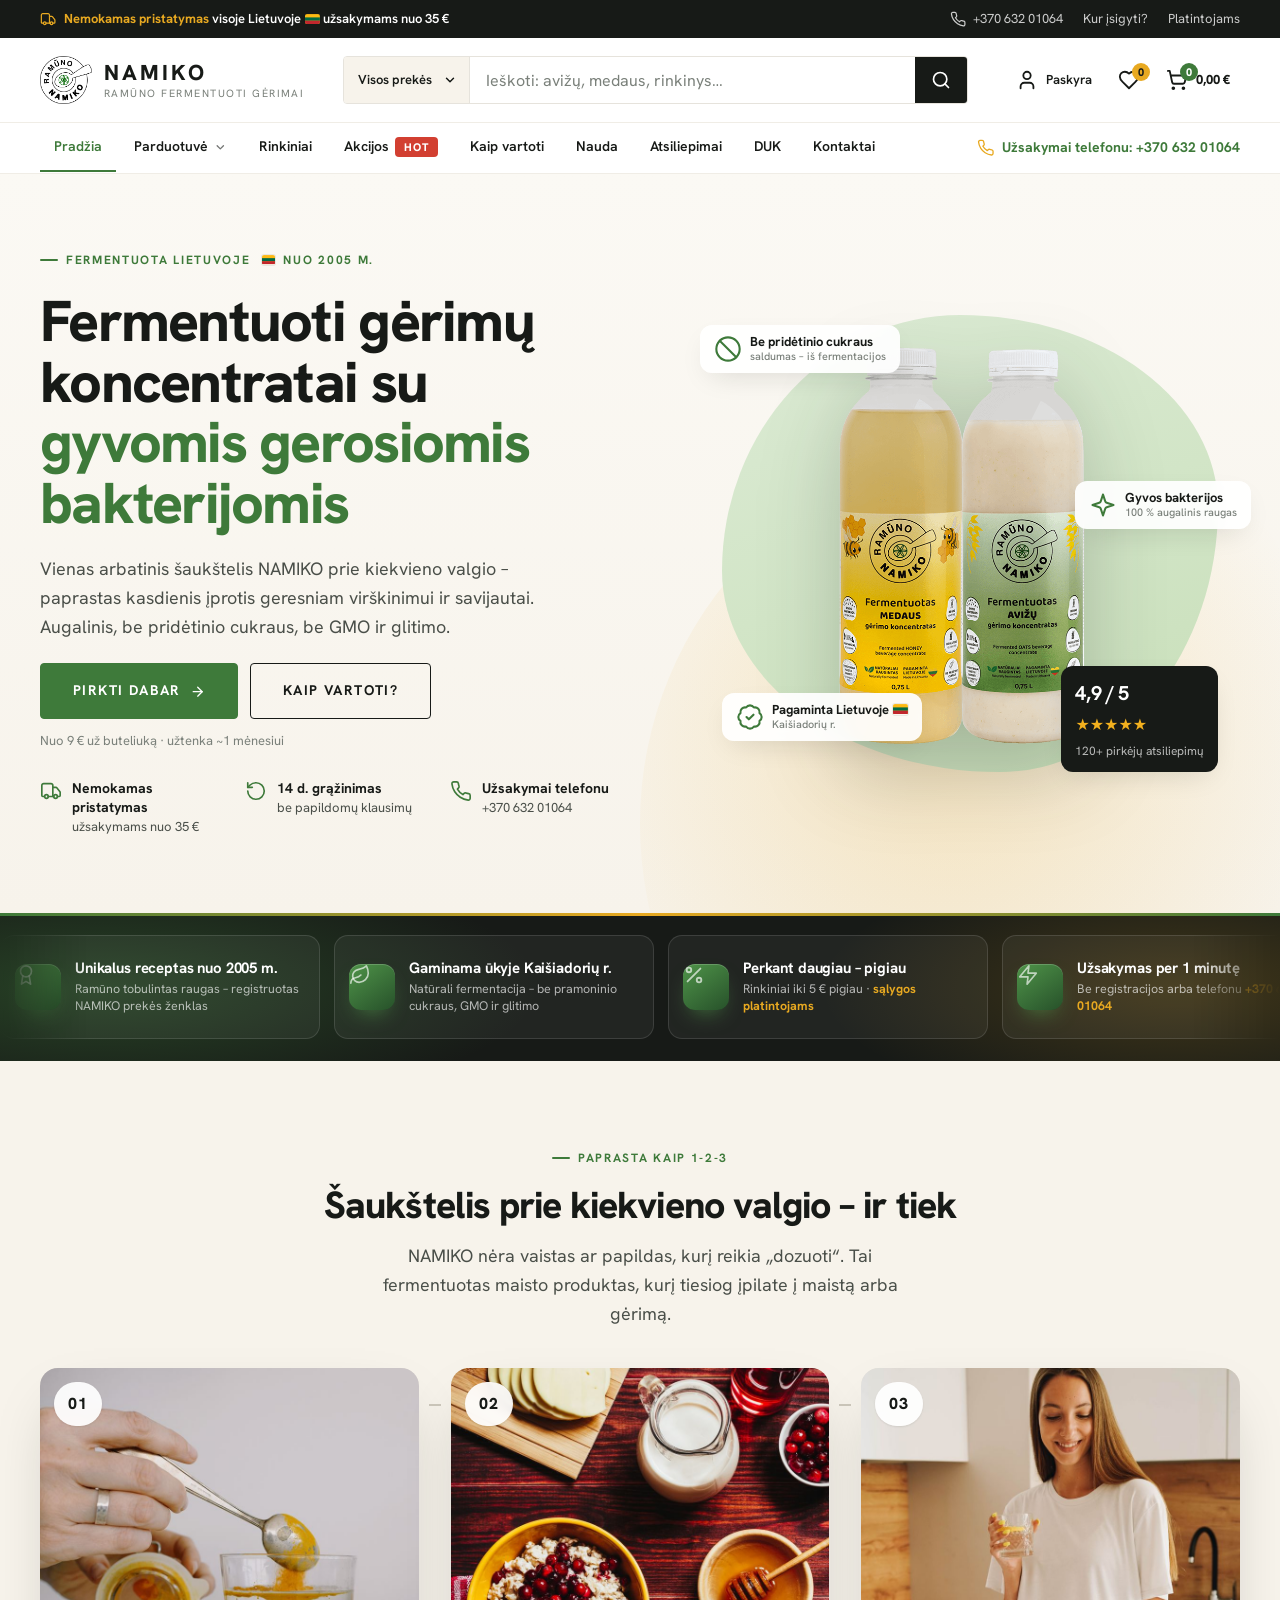
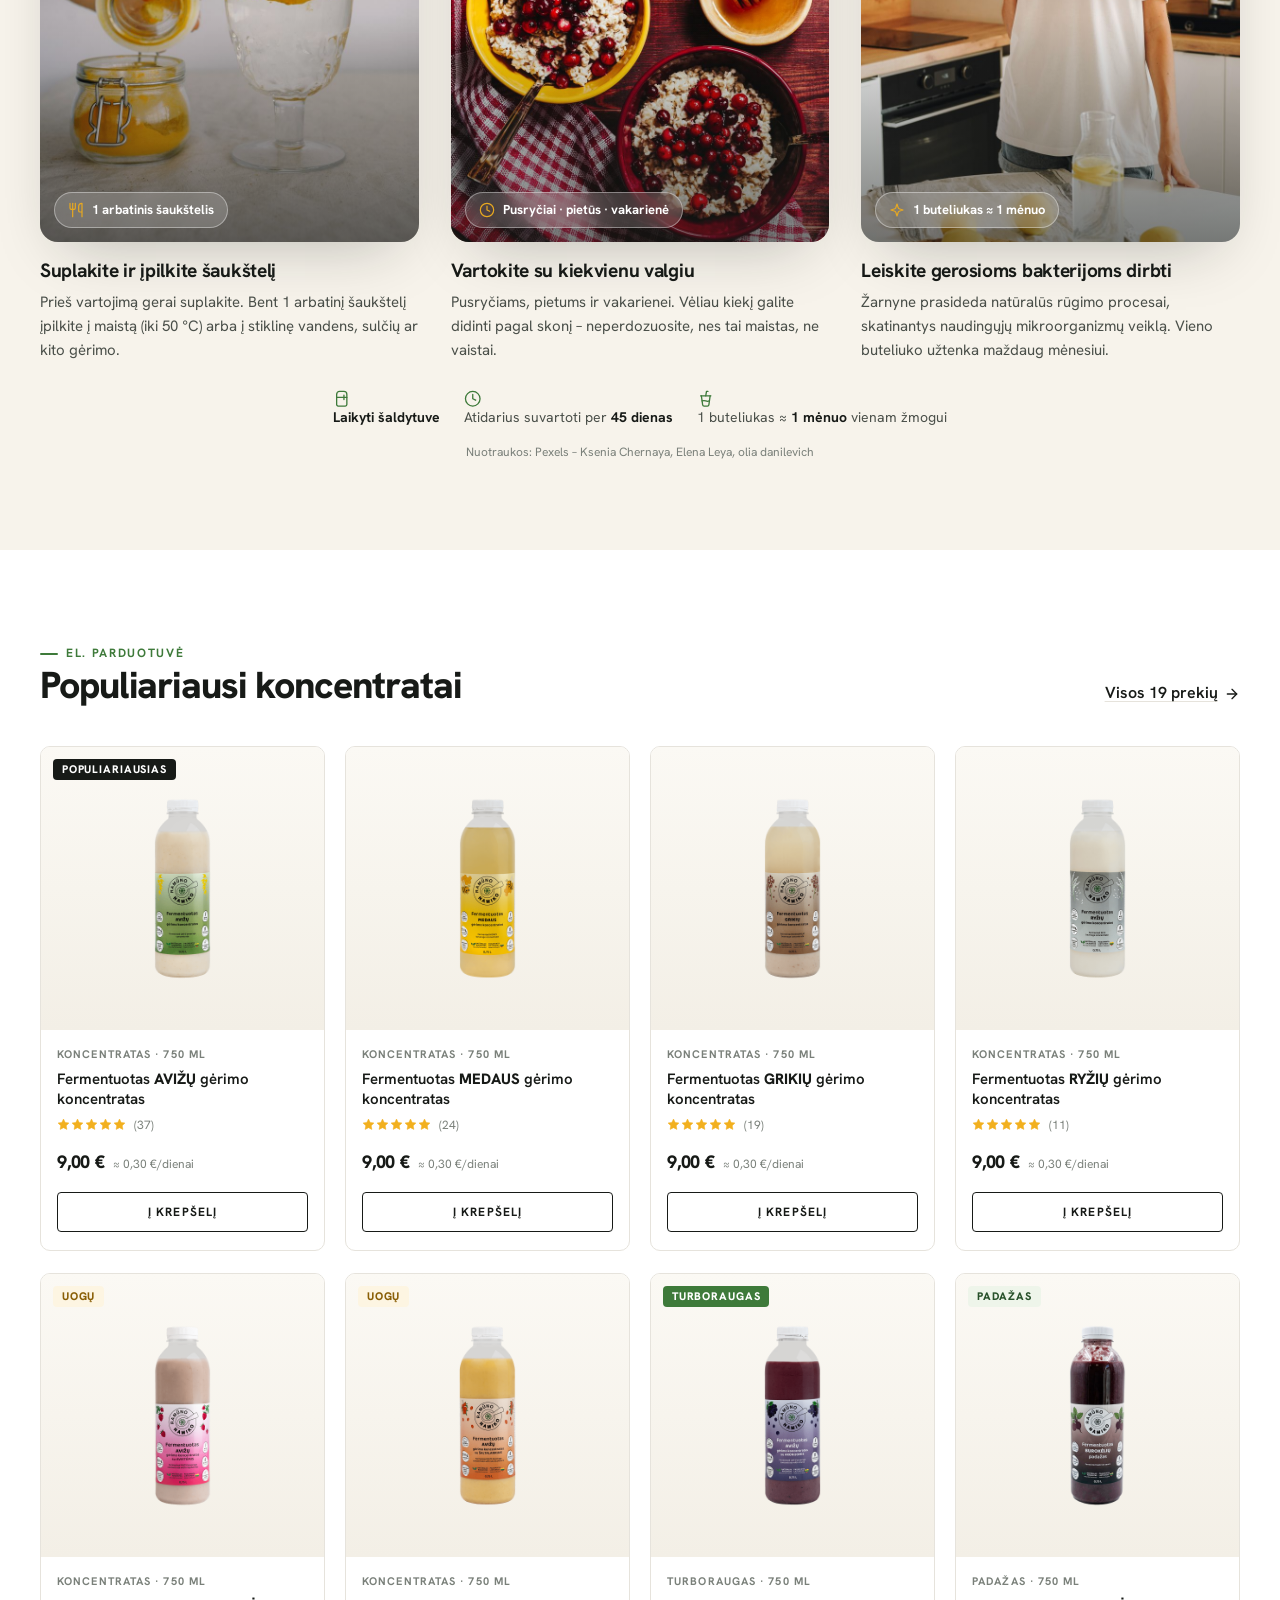
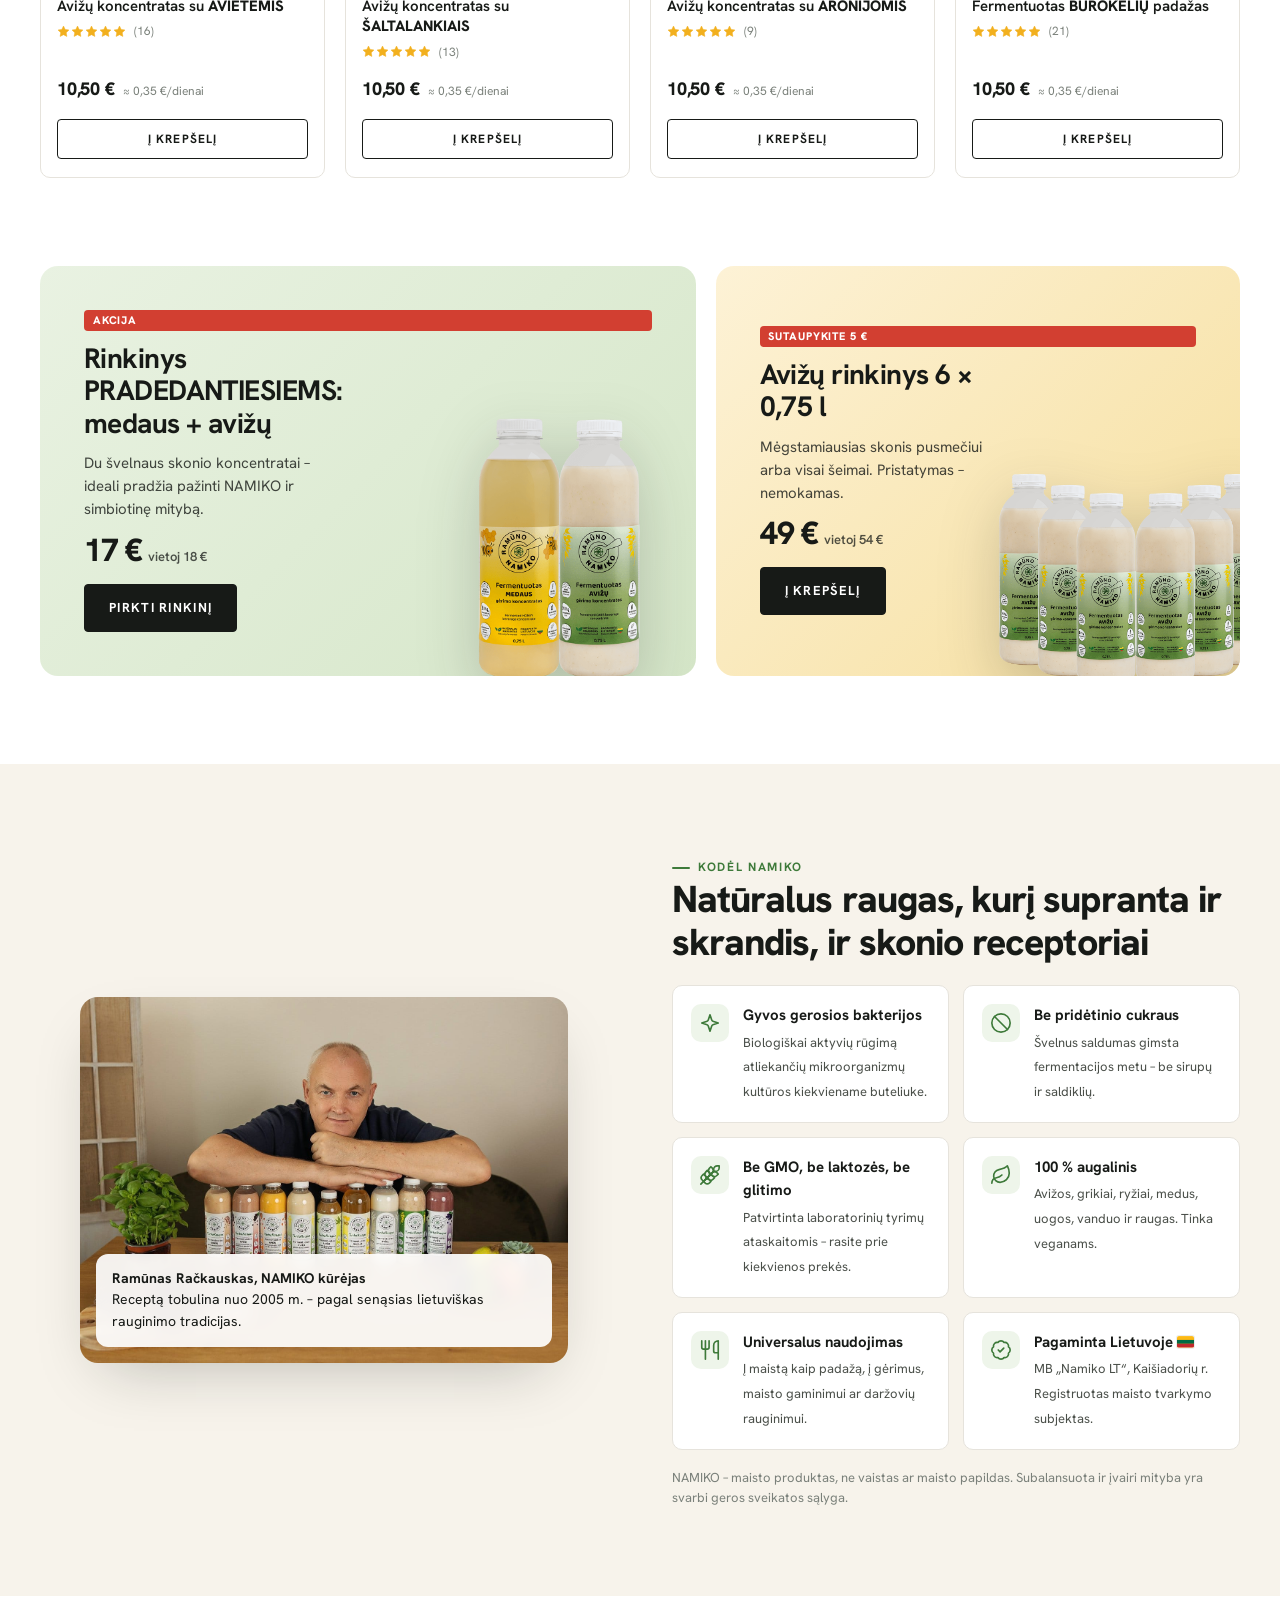
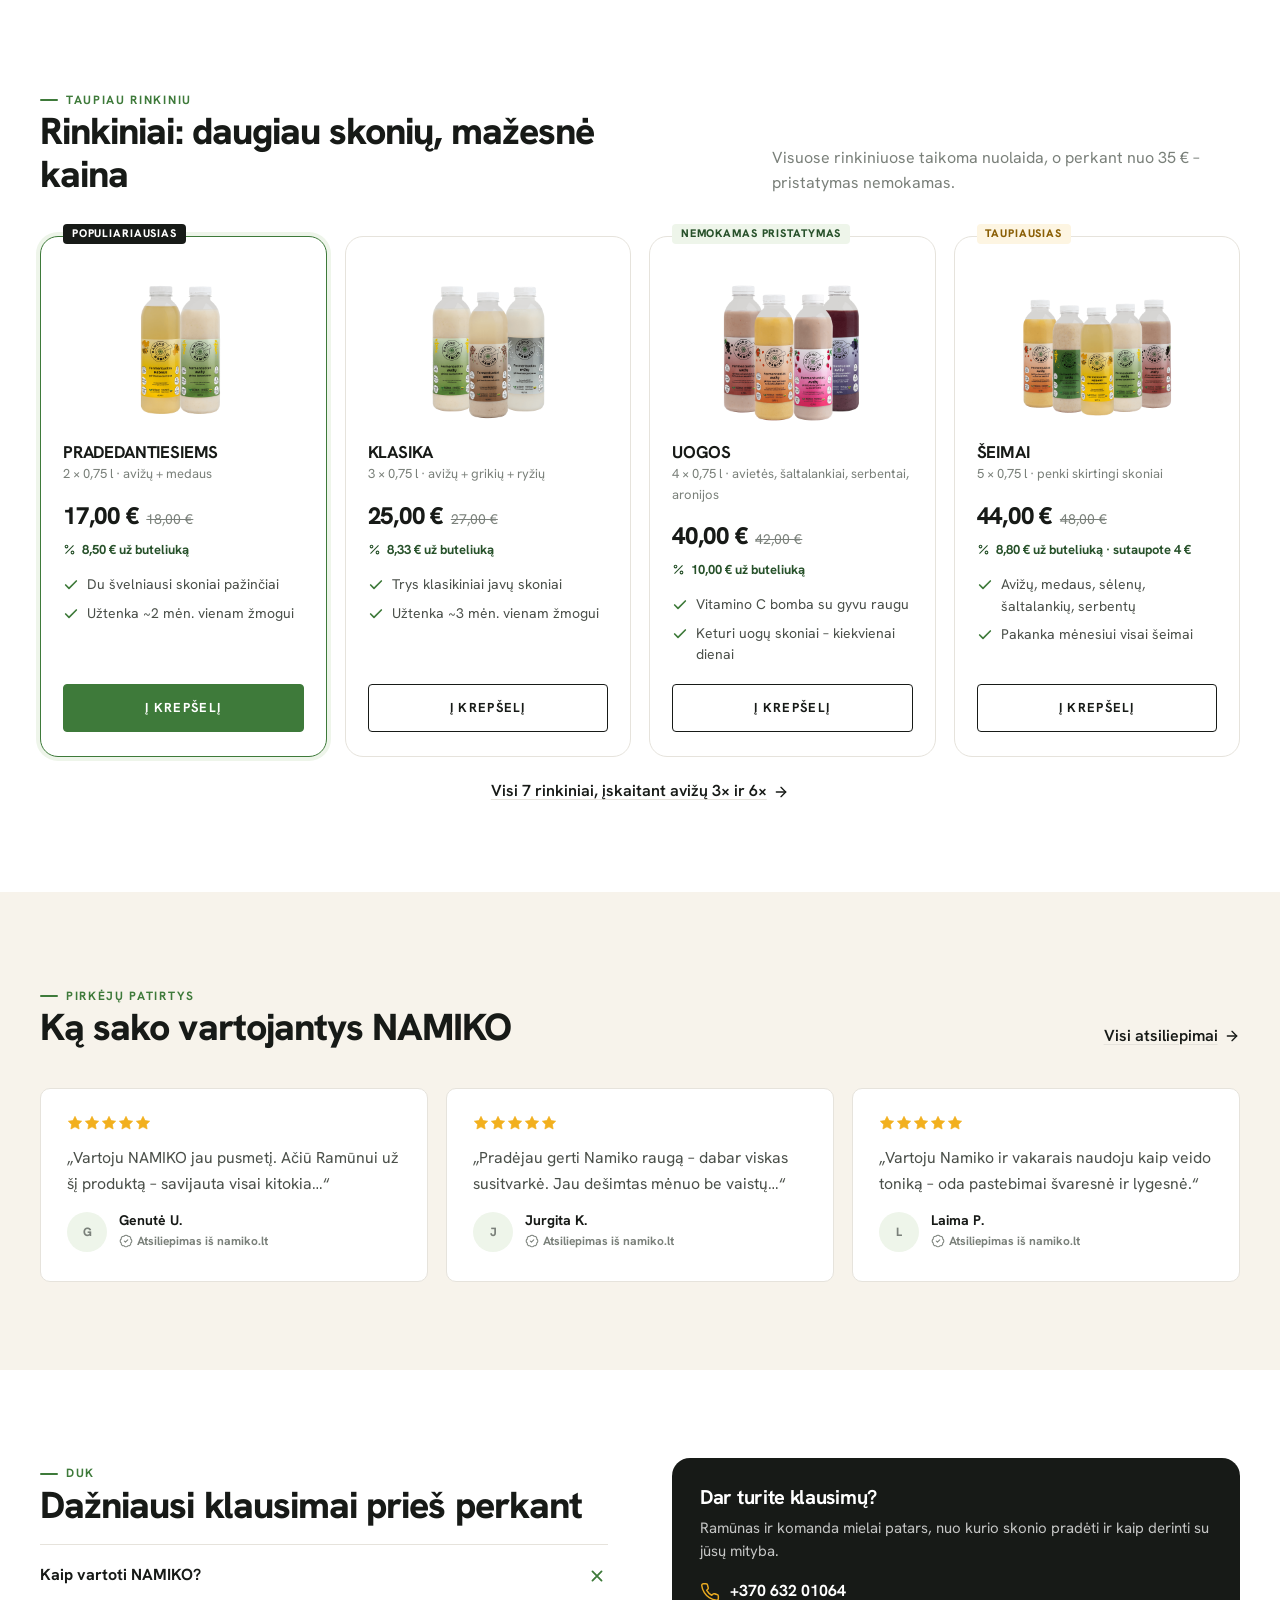
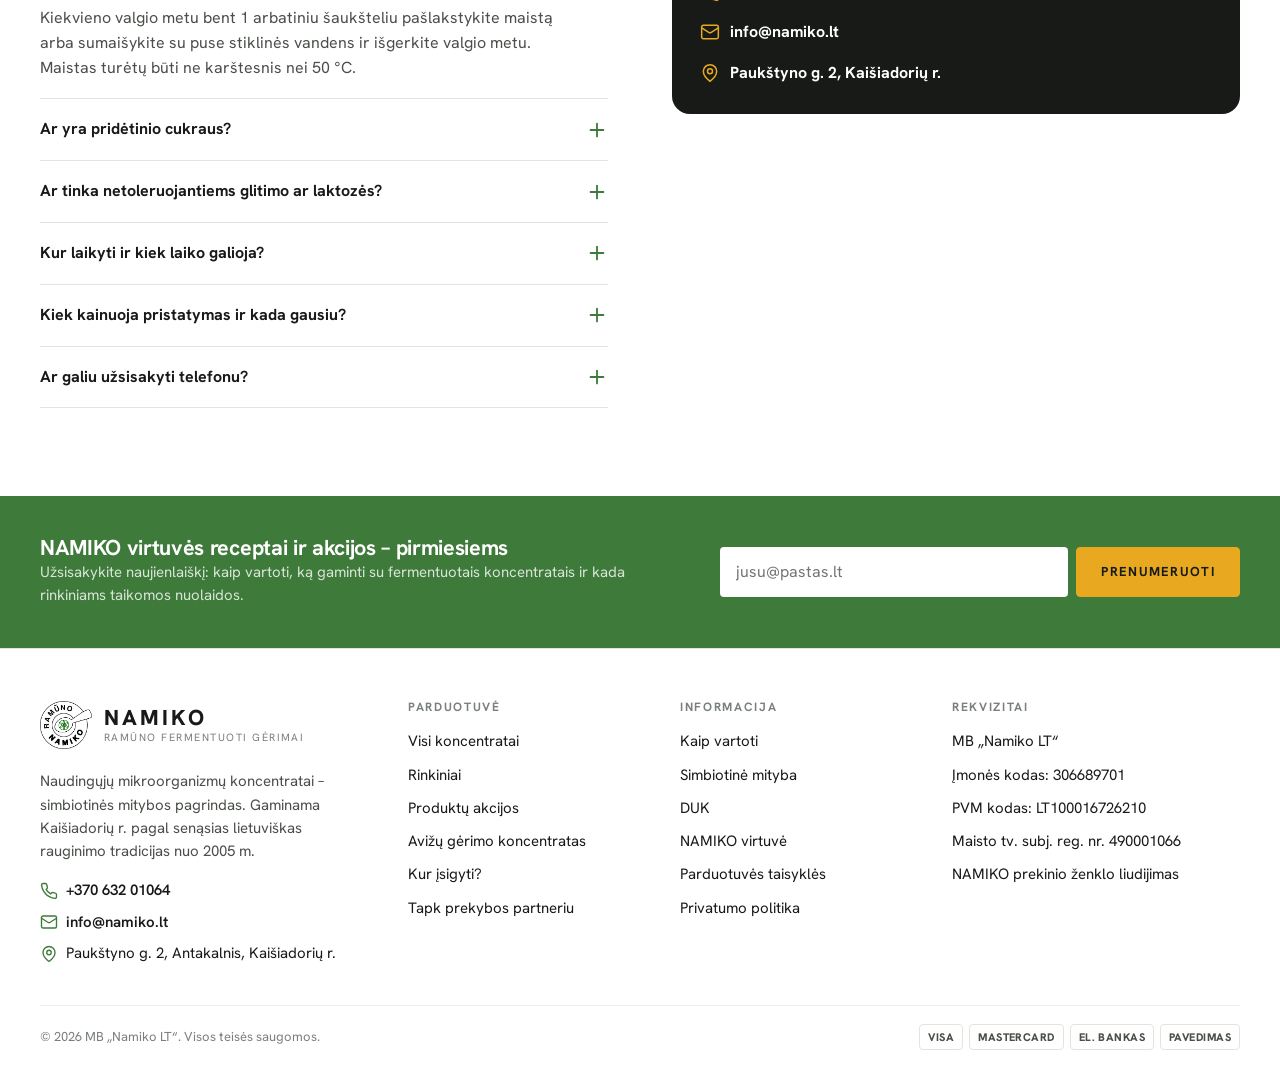
==== commit 0acbd0c1: "Lietuvos vėliavėlė prie kiekvieno „Lietuvoje“ / „Lietuva“ paminėjimo Pridėtas SVG simbolis #i-flag-l" ====
--- a/index.html
+++ b/index.html
@@ -14,7 +14,7 @@
 <link rel="preconnect" href="https://fonts.googleapis.com">
 <link rel="preconnect" href="https://fonts.gstatic.com" crossorigin>
 <link href="https://fonts.googleapis.com/css2?family=Hanken+Grotesk:ital,wght@0,400;0,500;0,600;0,700;0,800;1,400&display=swap" rel="stylesheet">
-<link rel="stylesheet" href="assets/css/style.css?v=8">
+<link rel="stylesheet" href="assets/css/style.css?v=9">
 <link rel="preload" as="image" href="assets/img/pradedanciuju-new.png" fetchpriority="high">
 </head>
 <body class="has-mobile-cta">
@@ -67,12 +67,13 @@
     <symbol id="i-flask" viewBox="0 0 24 24" fill="none" stroke="currentColor" stroke-width="1.8" stroke-linecap="round" stroke-linejoin="round"><path d="M10 2v7.31"/><path d="M14 9.3V1.99"/><path d="M8.5 2h7"/><path d="M14 9.3a6.5 6.5 0 1 1-4 0"/><path d="M5.52 16h12.96"/></symbol>
     <symbol id="i-trash" viewBox="0 0 24 24" fill="none" stroke="currentColor" stroke-width="2" stroke-linecap="round" stroke-linejoin="round"><path d="M3 6h18M8 6V4a2 2 0 0 1 2-2h4a2 2 0 0 1 2 2v2M19 6l-1 14a2 2 0 0 1-2 2H8a2 2 0 0 1-2-2L5 6"/></symbol>
     <symbol id="i-wheat" viewBox="0 0 24 24" fill="none" stroke="currentColor" stroke-width="1.8" stroke-linecap="round" stroke-linejoin="round"><path d="M2 22 16 8"/><path d="M3.47 12.53 5 11l1.53 1.53a3.5 3.5 0 0 1 0 4.94L5 19l-1.53-1.53a3.5 3.5 0 0 1 0-4.94Z"/><path d="M7.47 8.53 9 7l1.53 1.53a3.5 3.5 0 0 1 0 4.94L9 15l-1.53-1.53a3.5 3.5 0 0 1 0-4.94Z"/><path d="M11.47 4.53 13 3l1.53 1.53a3.5 3.5 0 0 1 0 4.94L13 11l-1.53-1.53a3.5 3.5 0 0 1 0-4.94Z"/><path d="M20 2h2v2a4 4 0 0 1-4 4h-2V6a4 4 0 0 1 4-4Z"/><path d="M11.47 17.47 13 19l-1.53 1.53a3.5 3.5 0 0 1-4.94 0L5 19l1.53-1.53a3.5 3.5 0 0 1 4.94 0Z"/><path d="M15.47 13.47 17 15l-1.53 1.53a3.5 3.5 0 0 1-4.94 0L9 15l1.53-1.53a3.5 3.5 0 0 1 4.94 0Z"/><path d="M19.47 9.47 21 11l-1.53 1.53a3.5 3.5 0 0 1-4.94 0L13 11l1.53-1.53a3.5 3.5 0 0 1 4.94 0Z"/></symbol>
+    <symbol id="i-flag-lt" viewBox="0 0 24 16"><rect width="24" height="16" fill="#FDB913"/><rect y="5.333" width="24" height="5.334" fill="#006A44"/><rect y="10.667" width="24" height="5.333" fill="#C1272D"/></symbol>
   </defs>
 </svg>
 
 <div class="topbar">
   <div class="container">
-    <p class="topbar-promo"><svg class="icon"><use href="#i-truck"></use></svg><span><strong>Nemokamas pristatymas</strong> visoje Lietuvoje užsakymams nuo 35 €</span></p>
+    <p class="topbar-promo"><svg class="icon"><use href="#i-truck"></use></svg><span><strong>Nemokamas pristatymas</strong> visoje Lietuvoje<svg class="flag-lt" aria-hidden="true"><use href="#i-flag-lt"></use></svg> užsakymams nuo 35 €</span></p>
     <div class="topbar-links">
       <a href="tel:+37063201064"><svg class="icon"><use href="#i-phone"></use></svg>+370 632 01064</a>
       <a href="#kontaktai">Kur įsigyti?</a>
@@ -148,7 +149,7 @@
   <section class="hero" aria-labelledby="hero-title">
     <div class="container">
       <div class="hero-copy">
-        <span class="eyebrow">Fermentuota Lietuvoje nuo 2005 m.</span>
+        <span class="eyebrow">Fermentuota Lietuvoje<svg class="flag-lt" aria-hidden="true"><use href="#i-flag-lt"></use></svg> nuo 2005 m.</span>
         <h1 class="h1" id="hero-title">Fermentuoti gėrimų koncentratai su <em>gyvomis gerosiomis bakterijomis</em></h1>
         <p class="lead">Vienas arbatinis šaukštelis NAMIKO prie kiekvieno valgio – paprastas kasdienis įprotis geresniam virškinimui ir savijautai. Augalinis, be pridėtinio cukraus, be GMO ir glitimo.</p>
         <div class="hero-ctas">
@@ -167,7 +168,7 @@
         <img class="hero-product" src="assets/img/pradedanciuju-new.png" alt="NAMIKO fermentuoti medaus ir avižų gėrimų koncentratai, 2 buteliukai po 0,75 l" width="1024" height="1024" fetchpriority="high">
         <div class="hero-tag hero-tag--1"><svg class="icon"><use href="#i-ban"></use></svg><div>Be pridėtinio cukraus<small>saldumas – iš fermentacijos</small></div></div>
         <div class="hero-tag hero-tag--2"><svg class="icon"><use href="#i-sparkles"></use></svg><div>Gyvos bakterijos<small>100 % augalinis raugas</small></div></div>
-        <div class="hero-tag hero-tag--3"><svg class="icon"><use href="#i-badge"></use></svg><div>Pagaminta Lietuvoje<small>Kaišiadorių r.</small></div></div>
+        <div class="hero-tag hero-tag--3"><svg class="icon"><use href="#i-badge"></use></svg><div>Pagaminta Lietuvoje<svg class="flag-lt" aria-hidden="true"><use href="#i-flag-lt"></use></svg><small>Kaišiadorių r.</small></div></div>
         <!-- DEMO DUOMENYS: įvertinimą ir atsiliepimų skaičių pakeisti tikrais -->
         <div class="hero-rating"><b>4,9 / 5</b><span class="stars" aria-hidden="true">★★★★★</span><small>120+ pirkėjų atsiliepimų</small></div>
       </div>
@@ -201,7 +202,7 @@
           </li>
           <li class="usp-item">
             <span class="usp-icon"><svg class="icon"><use href="#i-truck"></use></svg></span>
-            <div><b>Nemokamas pristatymas nuo 35 €</b><span>Paštomatai ir kurjeris visoje Lietuvoje, išsiunčiame per 1–2 d. d.</span></div>
+            <div><b>Nemokamas pristatymas nuo 35 €</b><span>Paštomatai ir kurjeris visoje Lietuvoje<svg class="flag-lt" aria-hidden="true"><use href="#i-flag-lt"></use></svg>, išsiunčiame per 1–2 d. d.</span></div>
           </li>
         </ul>
       </div>
@@ -439,7 +440,7 @@
             <div class="why-item reveal" data-delay="3"><svg class="icon"><use href="#i-wheat"></use></svg><div><b>Be GMO, be laktozės, be glitimo</b><span>Patvirtinta laboratorinių tyrimų ataskaitomis – rasite prie kiekvienos prekės.</span></div></div>
             <div class="why-item reveal" data-delay="4"><svg class="icon"><use href="#i-leaf"></use></svg><div><b>100 % augalinis</b><span>Avižos, grikiai, ryžiai, medus, uogos, vanduo ir raugas. Tinka veganams.</span></div></div>
             <div class="why-item reveal" data-delay="1"><svg class="icon"><use href="#i-spoon"></use></svg><div><b>Universalus naudojimas</b><span>Į maistą kaip padažą, į gėrimus, maisto gaminimui ar daržovių rauginimui.</span></div></div>
-            <div class="why-item reveal" data-delay="2"><svg class="icon"><use href="#i-badge"></use></svg><div><b>Pagaminta Lietuvoje</b><span>MB „Namiko LT“, Kaišiadorių r. Registruotas maisto tvarkymo subjektas.</span></div></div>
+            <div class="why-item reveal" data-delay="2"><svg class="icon"><use href="#i-badge"></use></svg><div><b>Pagaminta Lietuvoje<svg class="flag-lt" aria-hidden="true"><use href="#i-flag-lt"></use></svg></b><span>MB „Namiko LT“, Kaišiadorių r. Registruotas maisto tvarkymo subjektas.</span></div></div>
           </div>
           <p class="muted reveal" data-delay="3" style="margin-top:18px;font-size:.8125rem">NAMIKO – maisto produktas, ne vaistas ar maisto papildas. Subalansuota ir įvairi mityba yra svarbi geros sveikatos sąlyga.</p>
         </div>
@@ -575,11 +576,11 @@
             </details>
             <details class="faq-item">
               <summary>Kiek kainuoja pristatymas ir kada gausiu?<svg class="icon"><use href="#i-plus"></use></svg></summary>
-              <p>Užsakymams nuo 35 € pristatymas visoje Lietuvoje nemokamas. Mažesniems užsakymams kaina priklauso nuo pasirinkto būdo ir matoma krepšelyje. Siuntas išsiunčiame per 1–2 darbo dienas.</p>
+              <p>Užsakymams nuo 35 € pristatymas visoje Lietuvoje<svg class="flag-lt" aria-hidden="true"><use href="#i-flag-lt"></use></svg> nemokamas. Mažesniems užsakymams kaina priklauso nuo pasirinkto būdo ir matoma krepšelyje. Siuntas išsiunčiame per 1–2 darbo dienas.</p>
             </details>
             <details class="faq-item">
               <summary>Ar galiu užsisakyti telefonu?<svg class="icon"><use href="#i-plus"></use></svg></summary>
-              <p>Taip – skambinkite <a href="tel:+37063201064" style="text-decoration:underline">+370 632 01064</a> arba rašykite <a href="mailto:info@namiko.lt" style="text-decoration:underline">info@namiko.lt</a>. Taip pat NAMIKO galite rasti pas platintojus Lietuvoje ir užsienyje.</p>
+              <p>Taip – skambinkite <a href="tel:+37063201064" style="text-decoration:underline">+370 632 01064</a> arba rašykite <a href="mailto:info@namiko.lt" style="text-decoration:underline">info@namiko.lt</a>. Taip pat NAMIKO galite rasti pas platintojus Lietuvoje<svg class="flag-lt" aria-hidden="true"><use href="#i-flag-lt"></use></svg> ir užsienyje.</p>
             </details>
           </div>
         </div>
@@ -666,6 +667,6 @@
 </footer>
 <div class="toast" data-toast role="status" aria-live="polite"><svg class="icon"><use href="#i-check"></use></svg><span data-toast-text></span></div>
 
-<script src="assets/js/main.js?v=8" defer></script>
+<script src="assets/js/main.js?v=9" defer></script>
 </body>
 </html>
--- a/assets/css/style.css
+++ b/assets/css/style.css
@@ -52,6 +52,7 @@
 p{margin:0}
 ul{margin:0;padding:0;list-style:none}
 .icon{width:1.25em;height:1.25em;flex:none}
+.flag-lt{display:inline-block;width:1.15em;height:.78em;vertical-align:-.06em;margin-left:.28em;border-radius:2px;overflow:hidden;box-shadow:0 0 0 1px rgba(23,26,23,.08);flex:none}
 .sr-only{position:absolute;width:1px;height:1px;padding:0;margin:-1px;overflow:hidden;clip:rect(0,0,0,0);white-space:nowrap;border:0}
 .container{width:100%;max-width:var(--container);margin-inline:auto;padding-inline:var(--gutter)}
 .container-narrow{width:100%;max-width:960px;margin-inline:auto;padding-inline:var(--gutter)}
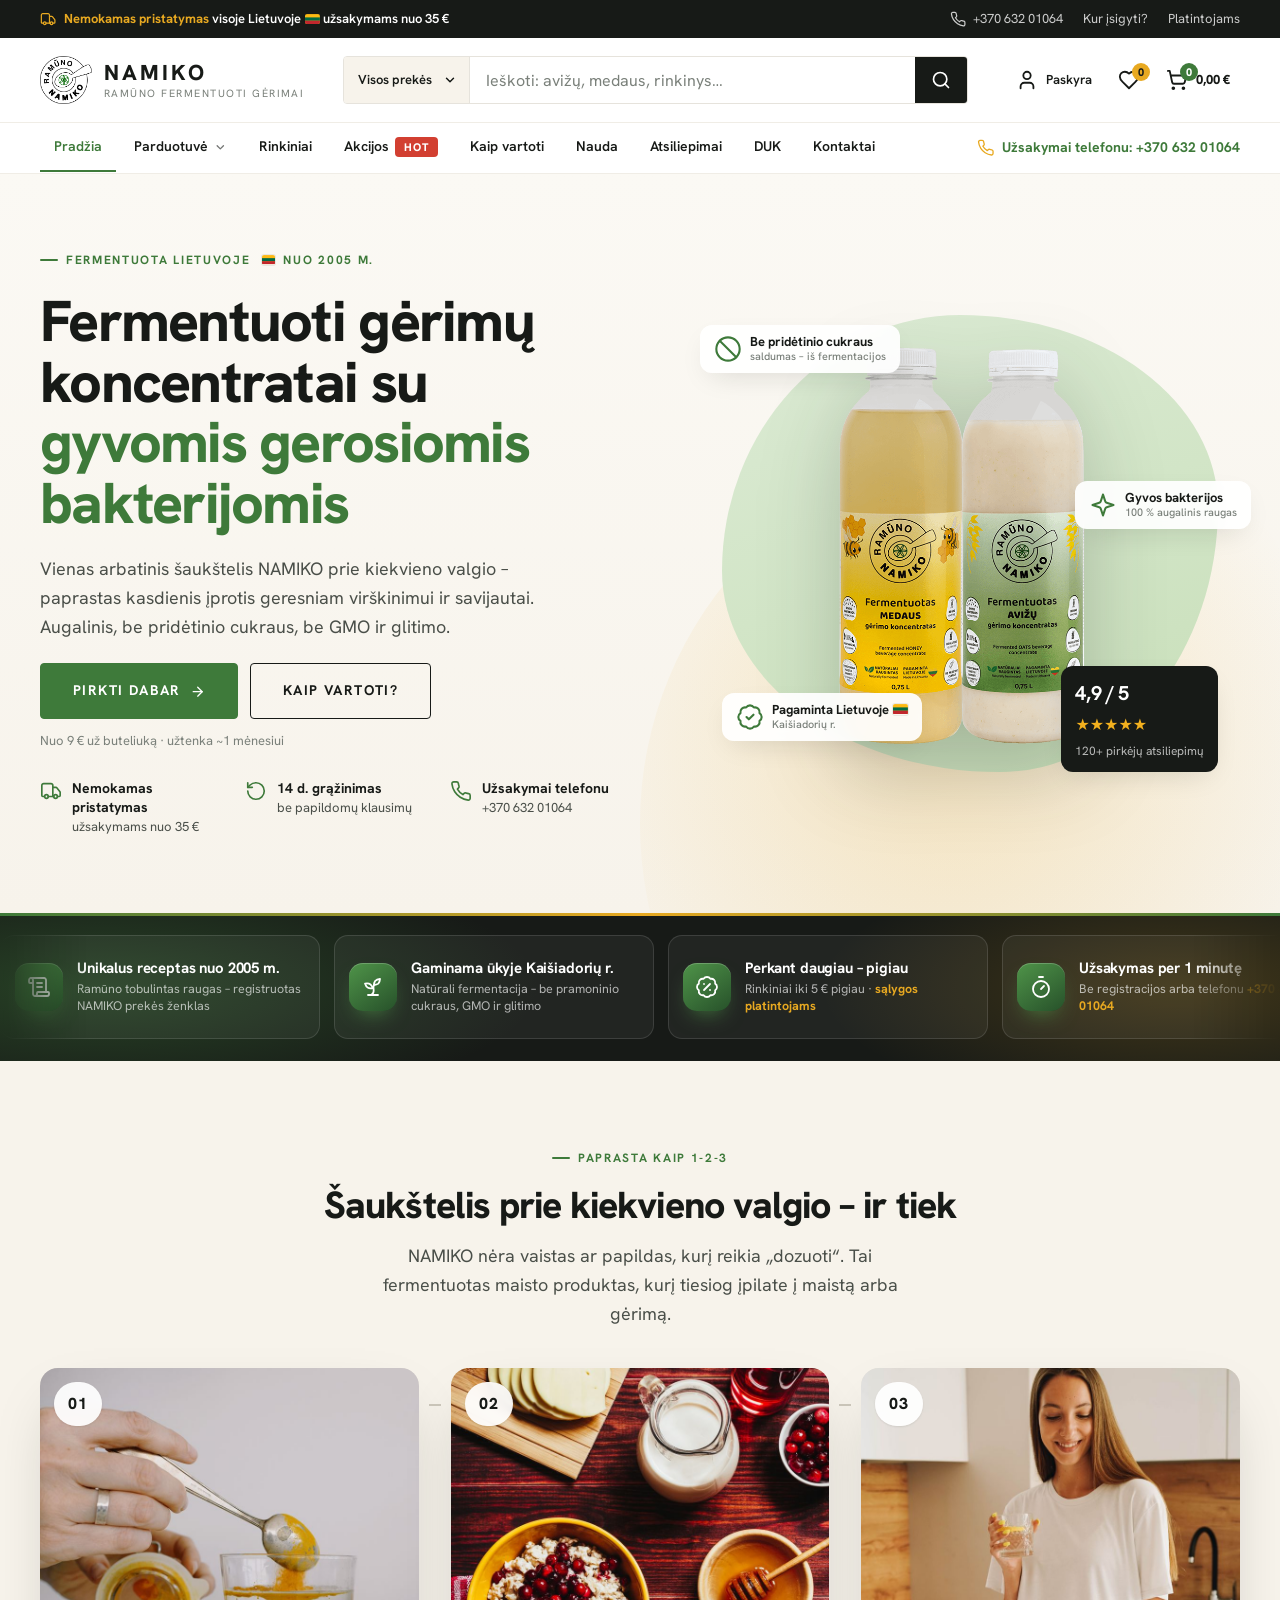
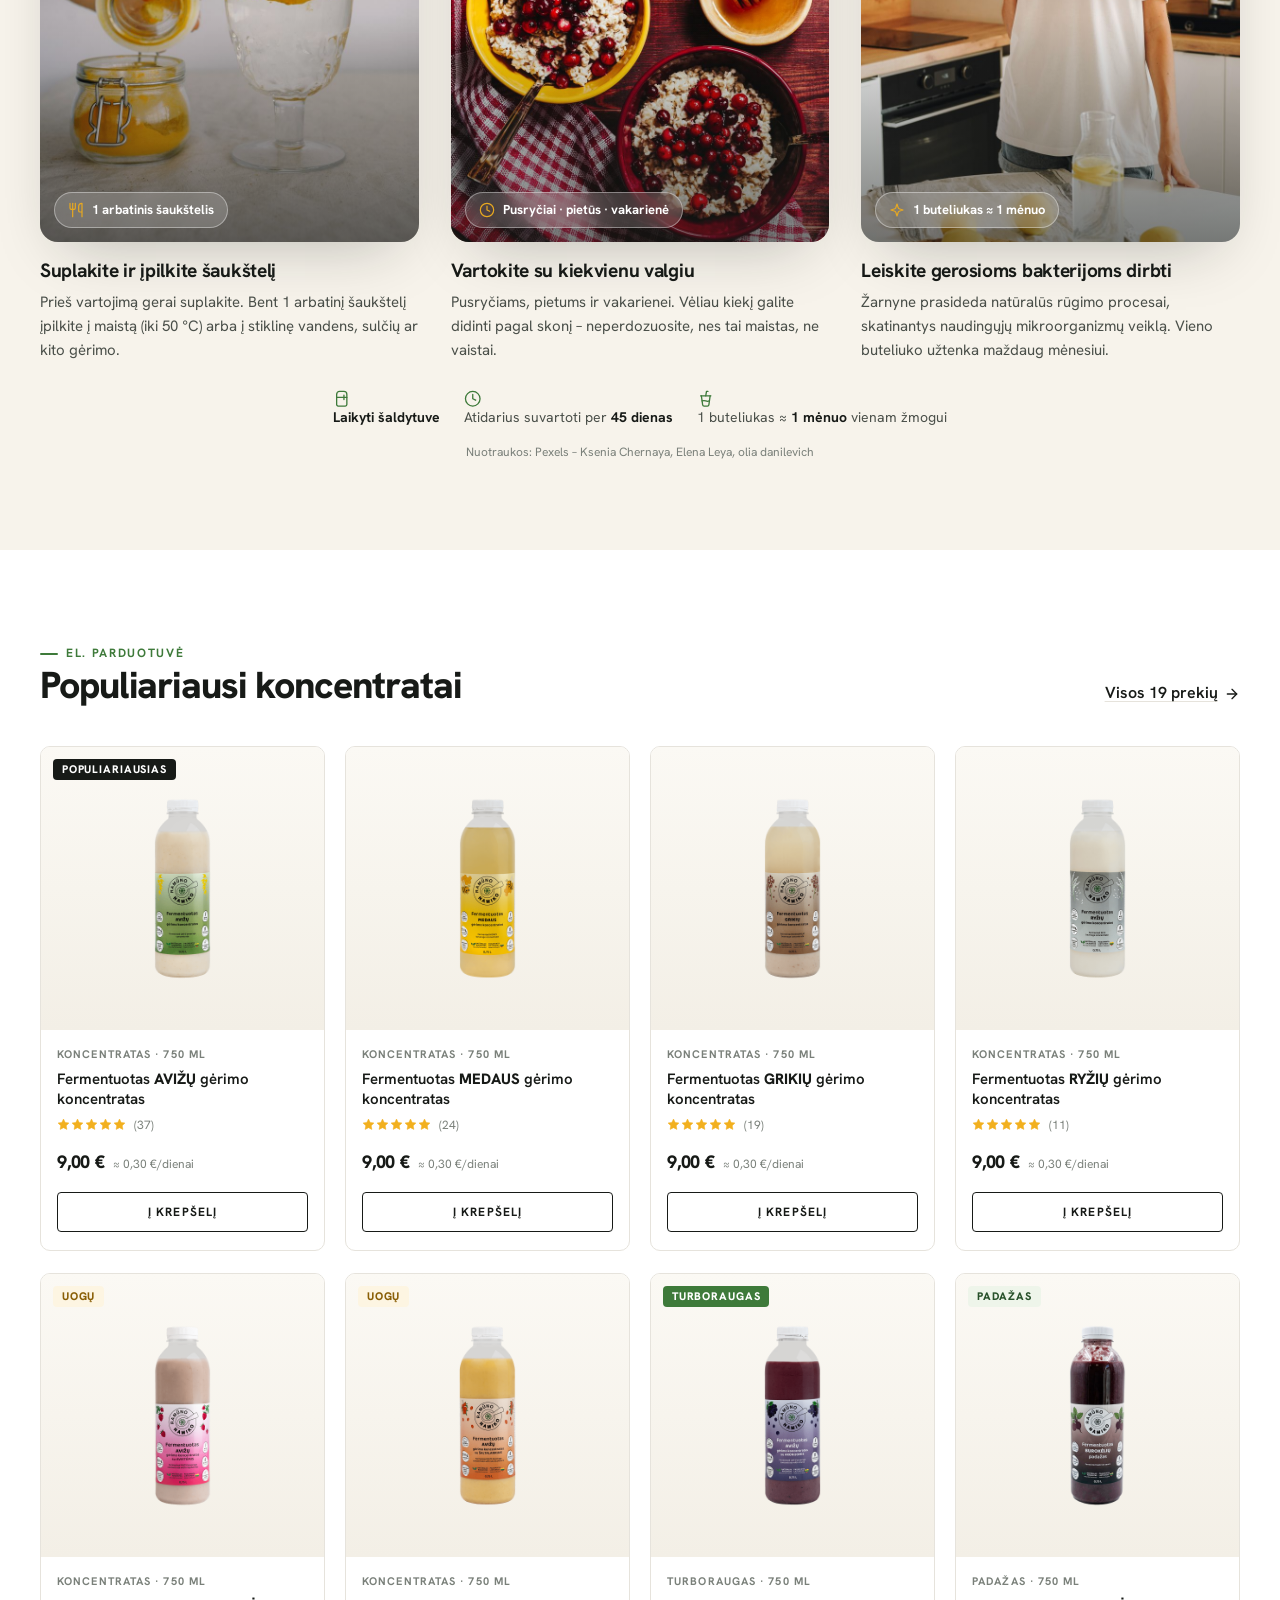
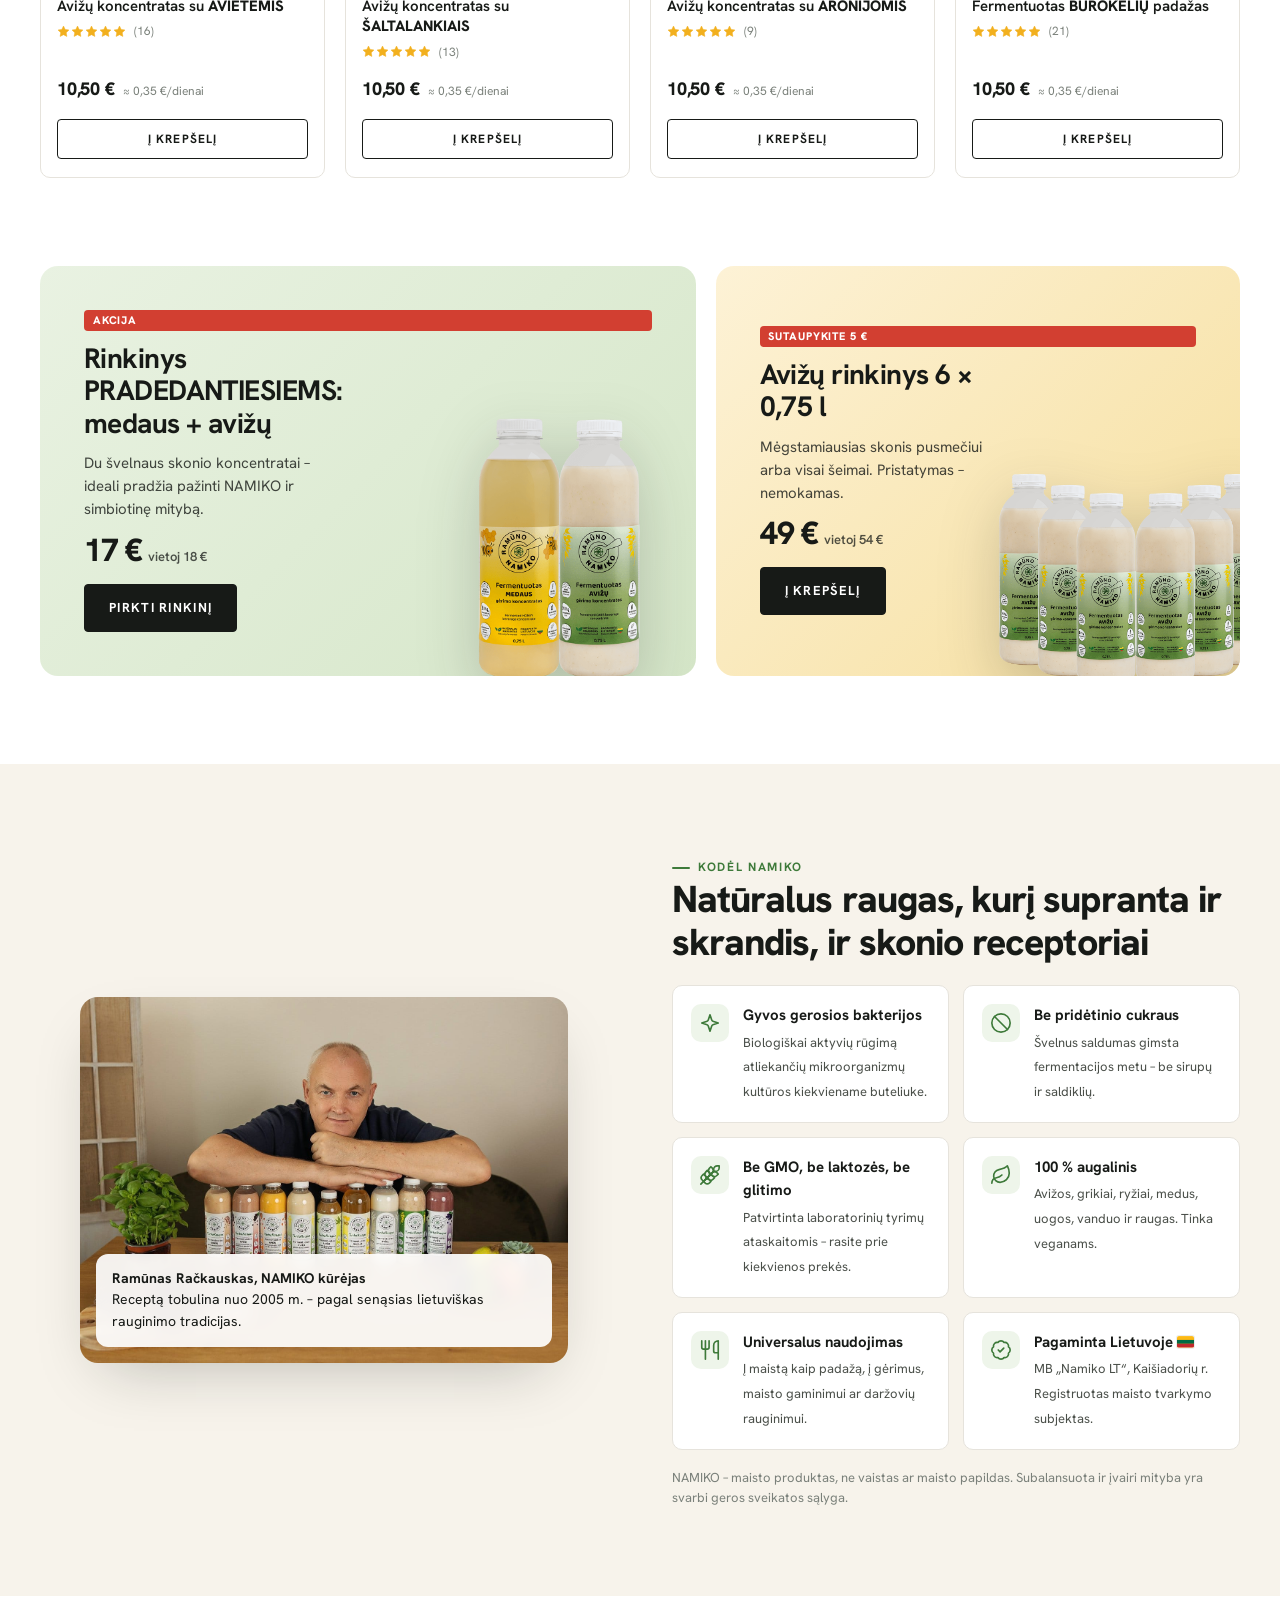
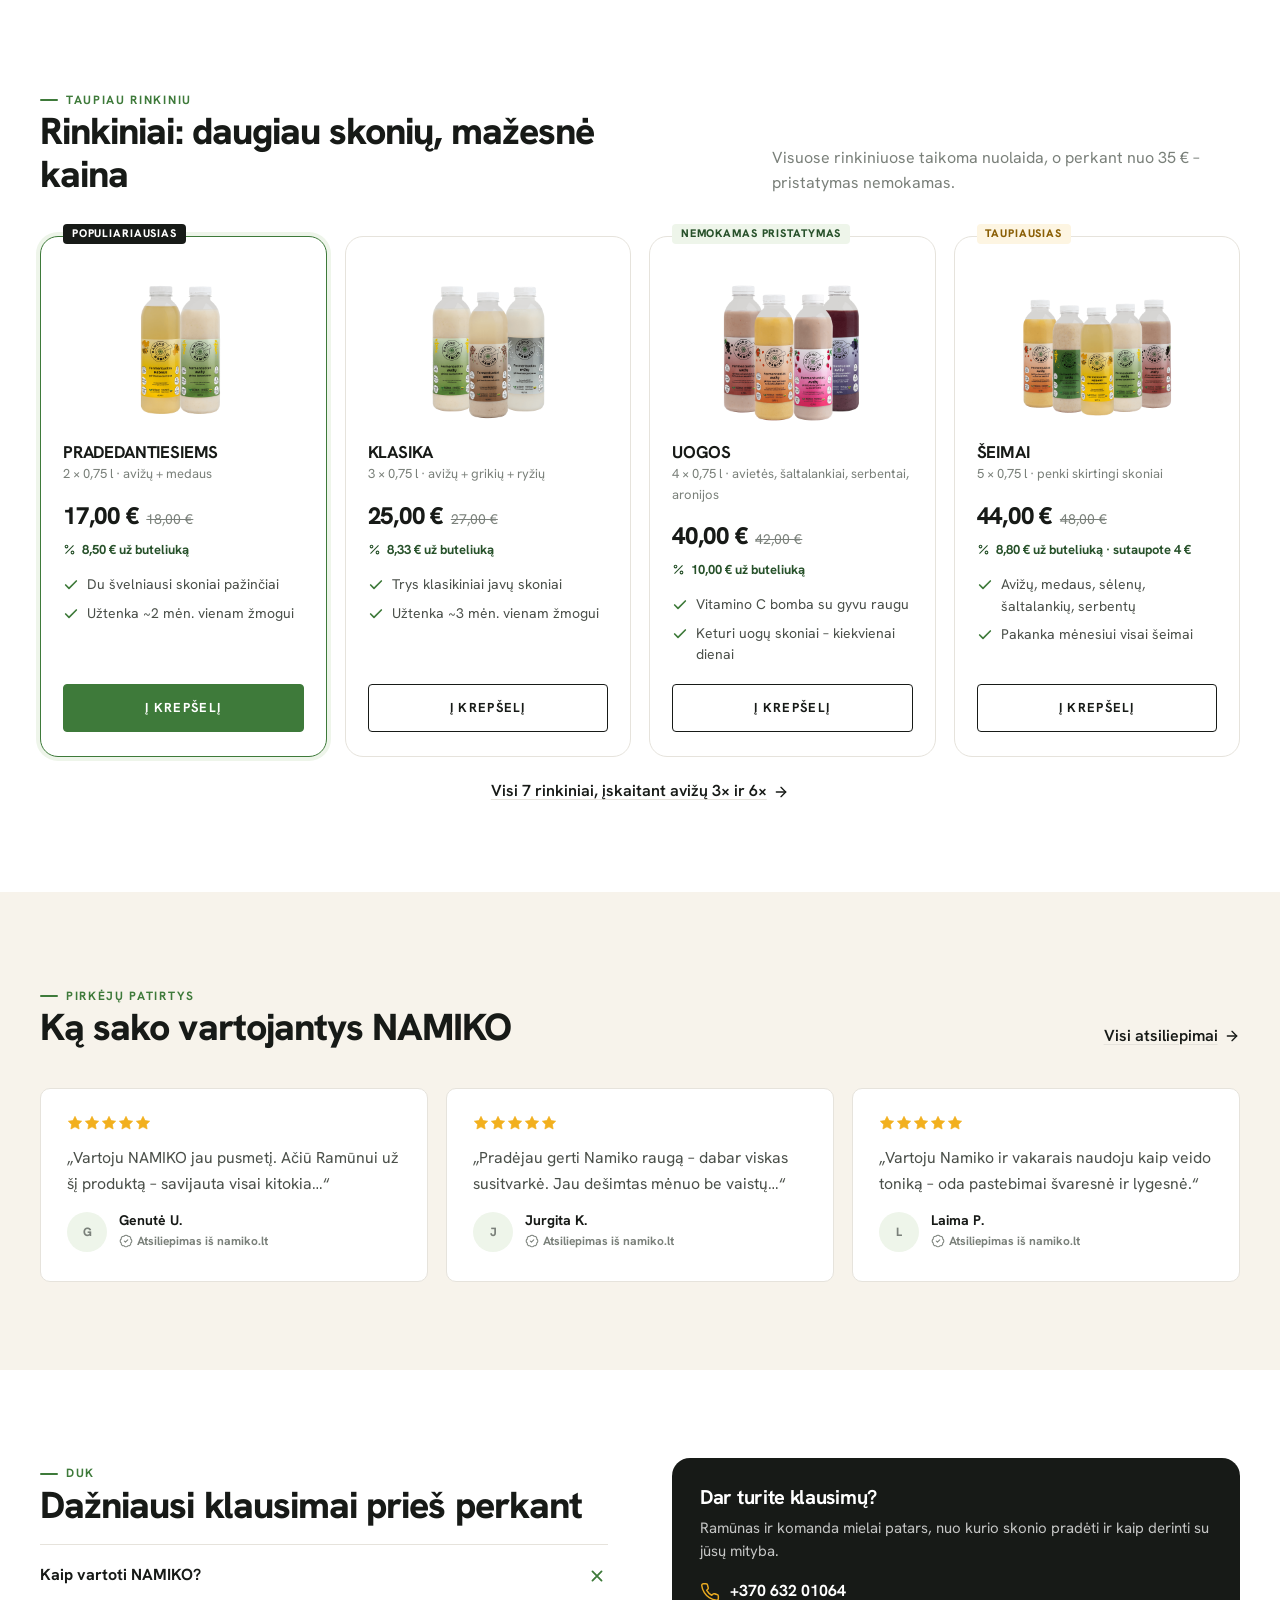
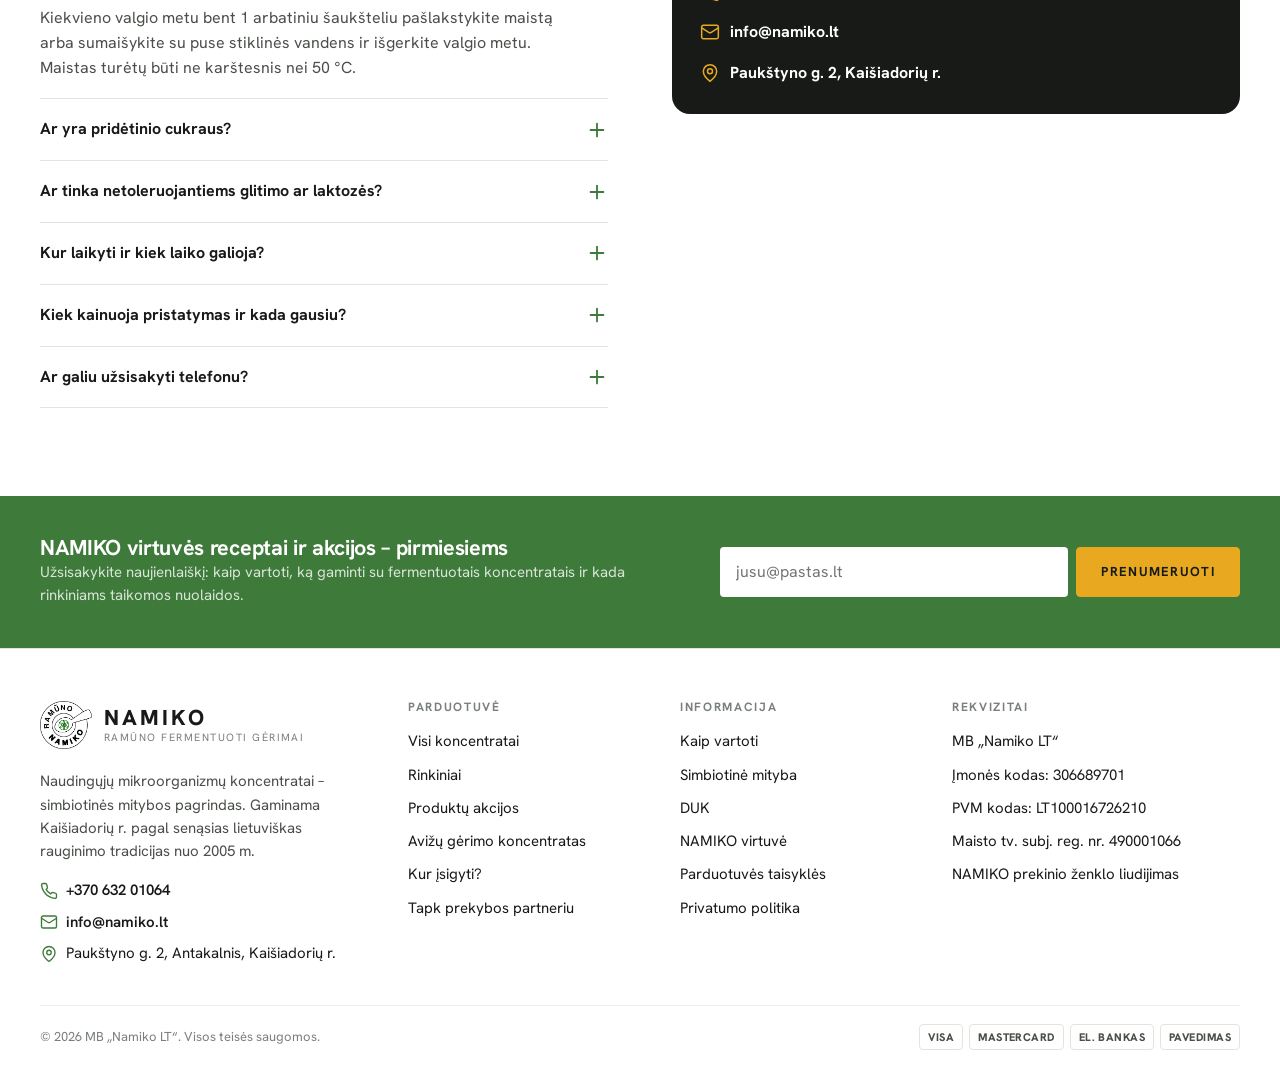
==== commit 4c76c4ce: "Judanti juosta: centruotos ikonų plytelės ir naujos ikonos Pataisytas specifiškumo konfliktas (.usp-" ====
--- a/index.html
+++ b/index.html
@@ -14,7 +14,7 @@
 <link rel="preconnect" href="https://fonts.googleapis.com">
 <link rel="preconnect" href="https://fonts.gstatic.com" crossorigin>
 <link href="https://fonts.googleapis.com/css2?family=Hanken+Grotesk:ital,wght@0,400;0,500;0,600;0,700;0,800;1,400&display=swap" rel="stylesheet">
-<link rel="stylesheet" href="assets/css/style.css?v=9">
+<link rel="stylesheet" href="assets/css/style.css?v=10">
 <link rel="preload" as="image" href="assets/img/pradedanciuju-new.png" fetchpriority="high">
 </head>
 <body class="has-mobile-cta">
@@ -68,6 +68,11 @@
     <symbol id="i-trash" viewBox="0 0 24 24" fill="none" stroke="currentColor" stroke-width="2" stroke-linecap="round" stroke-linejoin="round"><path d="M3 6h18M8 6V4a2 2 0 0 1 2-2h4a2 2 0 0 1 2 2v2M19 6l-1 14a2 2 0 0 1-2 2H8a2 2 0 0 1-2-2L5 6"/></symbol>
     <symbol id="i-wheat" viewBox="0 0 24 24" fill="none" stroke="currentColor" stroke-width="1.8" stroke-linecap="round" stroke-linejoin="round"><path d="M2 22 16 8"/><path d="M3.47 12.53 5 11l1.53 1.53a3.5 3.5 0 0 1 0 4.94L5 19l-1.53-1.53a3.5 3.5 0 0 1 0-4.94Z"/><path d="M7.47 8.53 9 7l1.53 1.53a3.5 3.5 0 0 1 0 4.94L9 15l-1.53-1.53a3.5 3.5 0 0 1 0-4.94Z"/><path d="M11.47 4.53 13 3l1.53 1.53a3.5 3.5 0 0 1 0 4.94L13 11l-1.53-1.53a3.5 3.5 0 0 1 0-4.94Z"/><path d="M20 2h2v2a4 4 0 0 1-4 4h-2V6a4 4 0 0 1 4-4Z"/><path d="M11.47 17.47 13 19l-1.53 1.53a3.5 3.5 0 0 1-4.94 0L5 19l1.53-1.53a3.5 3.5 0 0 1 4.94 0Z"/><path d="M15.47 13.47 17 15l-1.53 1.53a3.5 3.5 0 0 1-4.94 0L9 15l1.53-1.53a3.5 3.5 0 0 1 4.94 0Z"/><path d="M19.47 9.47 21 11l-1.53 1.53a3.5 3.5 0 0 1-4.94 0L13 11l1.53-1.53a3.5 3.5 0 0 1 4.94 0Z"/></symbol>
     <symbol id="i-flag-lt" viewBox="0 0 24 16"><rect width="24" height="16" fill="#FDB913"/><rect y="5.333" width="24" height="5.334" fill="#006A44"/><rect y="10.667" width="24" height="5.333" fill="#C1272D"/></symbol>
+    <symbol id="i-scroll" viewBox="0 0 24 24" fill="none" stroke="currentColor" stroke-width="1.8" stroke-linecap="round" stroke-linejoin="round"><path d="M15 12h-5"/><path d="M15 8h-5"/><path d="M19 17V5a2 2 0 0 0-2-2H4"/><path d="M8 21h12a2 2 0 0 0 2-2v-1a1 1 0 0 0-1-1H11a1 1 0 0 0-1 1v1a2 2 0 1 1-4 0V5a2 2 0 1 0-4 0v2a1 1 0 0 0 1 1h3"/></symbol>
+    <symbol id="i-sprout" viewBox="0 0 24 24" fill="none" stroke="currentColor" stroke-width="1.8" stroke-linecap="round" stroke-linejoin="round"><path d="M7 20h10"/><path d="M10 20c5.5-2.5.8-6.4 3-10"/><path d="M9.5 9.4c1.1.8 1.8 2.2 2.3 3.7-2 .4-3.5.4-4.8-.3-1.2-.6-2.3-1.9-3-4.2 2.8-.5 4.4 0 5.5.8z"/><path d="M14.1 6a7 7 0 0 0-1.1 4c1.9-.1 3.3-.6 4.3-1.4 1-1 1.6-2.3 1.7-4.6-2.7.1-4 1-4.9 2z"/></symbol>
+    <symbol id="i-badge-percent" viewBox="0 0 24 24" fill="none" stroke="currentColor" stroke-width="1.8" stroke-linecap="round" stroke-linejoin="round"><path d="M3.85 8.62a4 4 0 0 1 4.78-4.77 4 4 0 0 1 6.74 0 4 4 0 0 1 4.78 4.78 4 4 0 0 1 0 6.74 4 4 0 0 1-4.77 4.78 4 4 0 0 1-6.75 0 4 4 0 0 1-4.78-4.77 4 4 0 0 1 0-6.76Z"/><path d="m15 9-6 6"/><path d="M9 9h.01"/><path d="M15 15h.01"/></symbol>
+    <symbol id="i-timer" viewBox="0 0 24 24" fill="none" stroke="currentColor" stroke-width="1.8" stroke-linecap="round" stroke-linejoin="round"><path d="M10 2h4"/><path d="m12 14 3-3"/><circle cx="12" cy="14" r="8"/></symbol>
+    <symbol id="i-repeat" viewBox="0 0 24 24" fill="none" stroke="currentColor" stroke-width="1.8" stroke-linecap="round" stroke-linejoin="round"><path d="m17 2 4 4-4 4"/><path d="M3 11v-1a4 4 0 0 1 4-4h14"/><path d="m7 22-4-4 4-4"/><path d="M21 13v1a4 4 0 0 1-4 4H3"/></symbol>
   </defs>
 </svg>
 
@@ -181,23 +186,23 @@
       <div class="marquee-track">
         <ul class="usp-list">
           <li class="usp-item">
-            <span class="usp-icon"><svg class="icon"><use href="#i-award"></use></svg></span>
+            <span class="usp-icon"><svg class="icon"><use href="#i-scroll"></use></svg></span>
             <div><b>Unikalus receptas nuo 2005 m.</b><span>Ramūno tobulintas raugas – registruotas NAMIKO prekės ženklas</span></div>
           </li>
           <li class="usp-item">
-            <span class="usp-icon"><svg class="icon"><use href="#i-leaf"></use></svg></span>
+            <span class="usp-icon"><svg class="icon"><use href="#i-sprout"></use></svg></span>
             <div><b>Gaminama ūkyje Kaišiadorių r.</b><span>Natūrali fermentacija – be pramoninio cukraus, GMO ir glitimo</span></div>
           </li>
           <li class="usp-item">
-            <span class="usp-icon"><svg class="icon"><use href="#i-percent"></use></svg></span>
+            <span class="usp-icon"><svg class="icon"><use href="#i-badge-percent"></use></svg></span>
             <div><b>Perkant daugiau – pigiau</b><span>Rinkiniai iki 5 € pigiau · <a href="#kontaktai">sąlygos platintojams</a></span></div>
           </li>
           <li class="usp-item">
-            <span class="usp-icon"><svg class="icon"><use href="#i-zap"></use></svg></span>
+            <span class="usp-icon"><svg class="icon"><use href="#i-timer"></use></svg></span>
             <div><b>Užsakymas per 1 minutę</b><span>Be registracijos arba telefonu <a href="tel:+37063201064">+370 632 01064</a></span></div>
           </li>
           <li class="usp-item">
-            <span class="usp-icon"><svg class="icon"><use href="#i-return"></use></svg></span>
+            <span class="usp-icon"><svg class="icon"><use href="#i-repeat"></use></svg></span>
             <div><b>Prenumerata kas mėnesį</b><span>Su nuolaida, bet kada sustabdoma · <a href="preke.html">užsisakyti</a></span></div>
           </li>
           <li class="usp-item">
@@ -667,6 +672,6 @@
 </footer>
 <div class="toast" data-toast role="status" aria-live="polite"><svg class="icon"><use href="#i-check"></use></svg><span data-toast-text></span></div>
 
-<script src="assets/js/main.js?v=9" defer></script>
+<script src="assets/js/main.js?v=10" defer></script>
 </body>
 </html>
--- a/assets/css/style.css
+++ b/assets/css/style.css
@@ -235,8 +235,8 @@
 .usp-list{display:flex;gap:14px;margin-right:14px;padding:0;align-items:stretch}
 .usp-item{flex:none;display:flex;gap:14px;align-items:center;width:clamp(280px,25vw,350px);padding:14px 18px 14px 14px;border:1px solid rgba(255,255,255,.12);border-radius:14px;background:rgba(255,255,255,.05);backdrop-filter:blur(6px);-webkit-backdrop-filter:blur(6px);transition:background .3s,border-color .3s,transform .3s var(--ease)}
 .usp-item:hover{background:rgba(255,255,255,.1);border-color:rgba(255,255,255,.24);transform:translateY(-2px)}
-.usp-icon{flex:none;display:grid;place-items:center;width:46px;height:46px;border-radius:12px;background:linear-gradient(145deg,#4F9449,var(--green-700));color:#fff;box-shadow:0 10px 22px -10px rgba(79,148,73,.9),inset 0 1px 0 rgba(255,255,255,.18)}
-.usp-icon .icon{width:22px;height:22px}
+.usp-item .usp-icon{flex:none;display:grid;place-items:center;width:48px;height:48px;border-radius:14px;background:linear-gradient(145deg,#4F9449,var(--green-700));color:#fff;box-shadow:0 10px 22px -10px rgba(79,148,73,.9),inset 0 1px 0 rgba(255,255,255,.2);font-size:0;line-height:0}
+.usp-item .usp-icon .icon{width:24px;height:24px;display:block}
 .usp-item b{display:block;font-size:.9375rem;line-height:1.2;margin-bottom:4px;letter-spacing:-.01em;color:#fff}
 .usp-item span{display:block;font-size:.78rem;color:rgba(255,255,255,.66);line-height:1.35}
 .usp-item a{font-weight:700;color:var(--honey);text-decoration:none}
@@ -248,7 +248,7 @@
   .usp-list{flex-wrap:wrap;justify-content:center;margin-right:0}
   .usp-list[aria-hidden="true"]{display:none}
 }
-@media (max-width:560px){.marquee{padding-block:14px}.usp-item{width:272px;padding:12px;gap:12px}.usp-icon{width:40px;height:40px}}
+@media (max-width:560px){.marquee{padding-block:14px}.usp-item{width:272px;padding:12px;gap:12px}.usp-item .usp-icon{width:42px;height:42px}.usp-item .usp-icon .icon{width:21px;height:21px}}
 
 /* ---------- Kaip veikia – 3 žingsniai su nuotraukomis (Pexels) ---------- */
 .step-num{display:inline-grid;place-items:center;width:44px;height:44px;border-radius:50%;background:var(--green);color:#fff;font-weight:800;font-size:1.05rem;margin-bottom:18px}
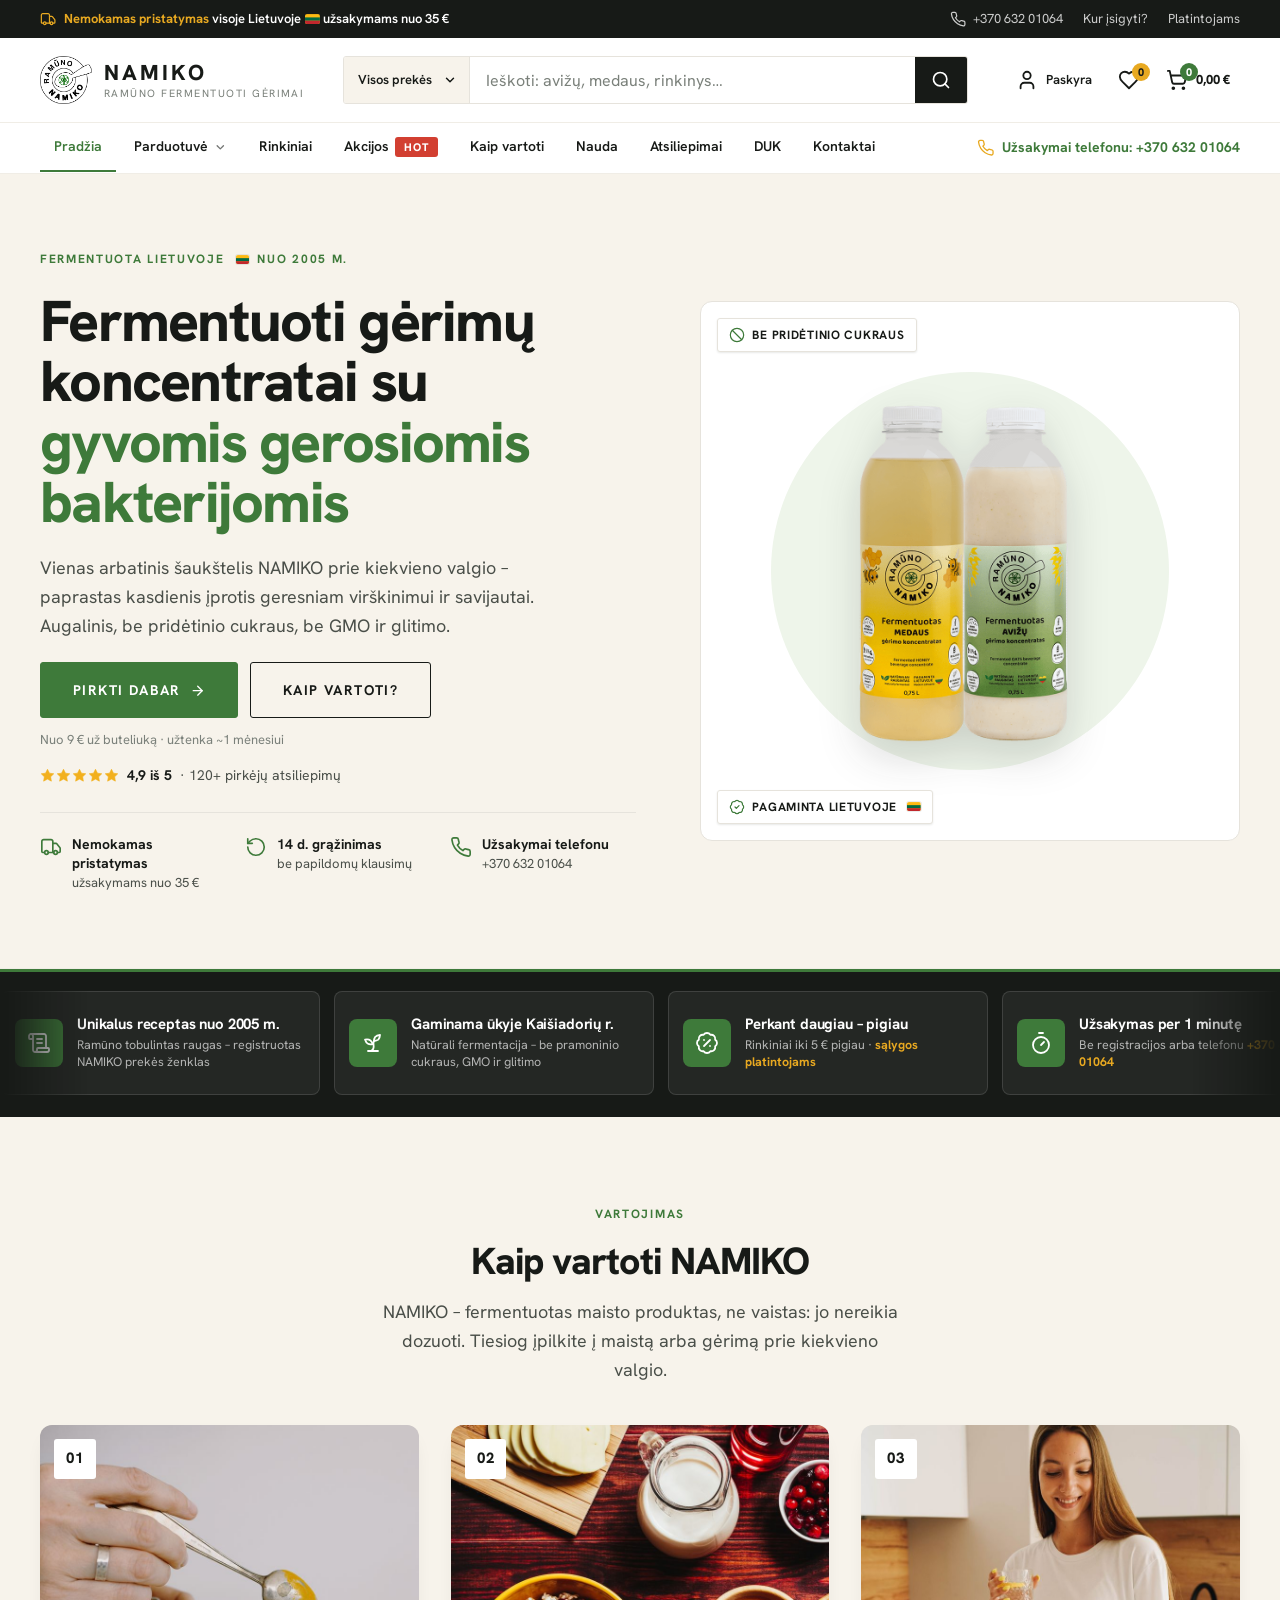
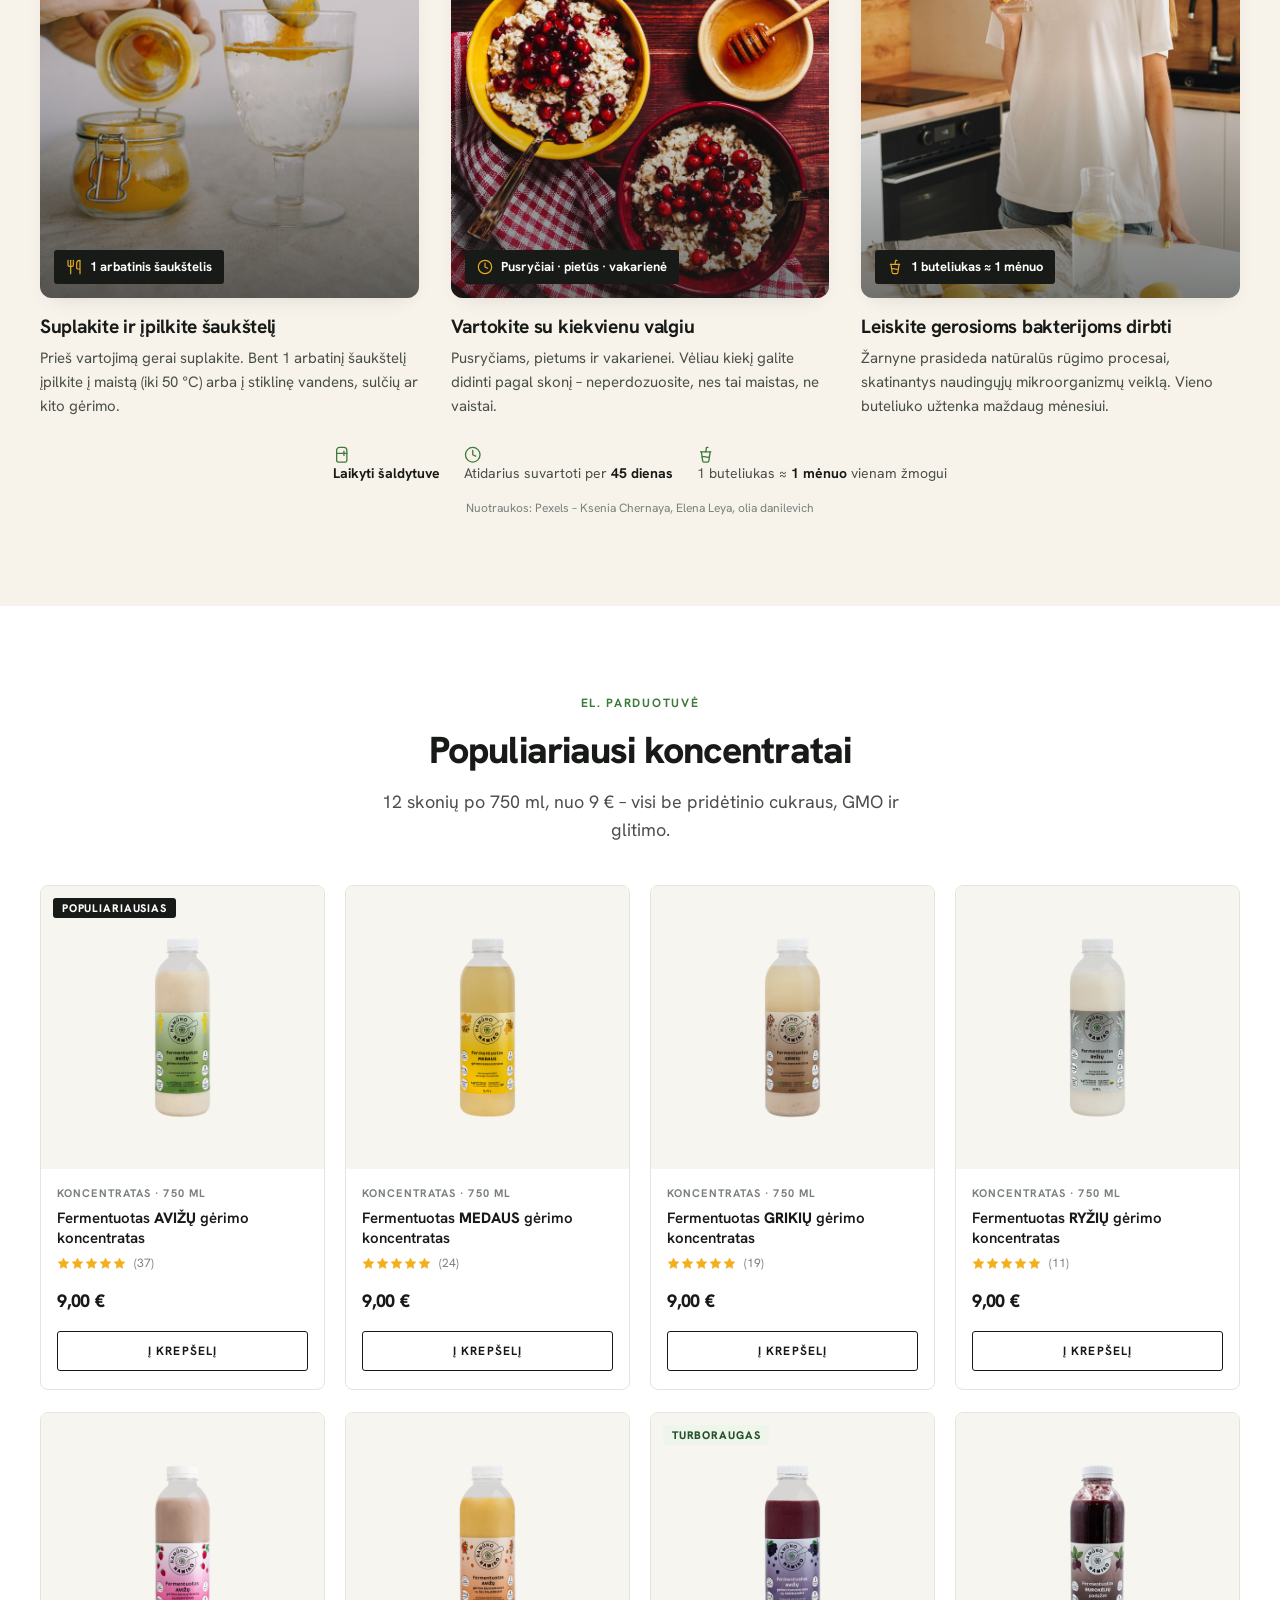
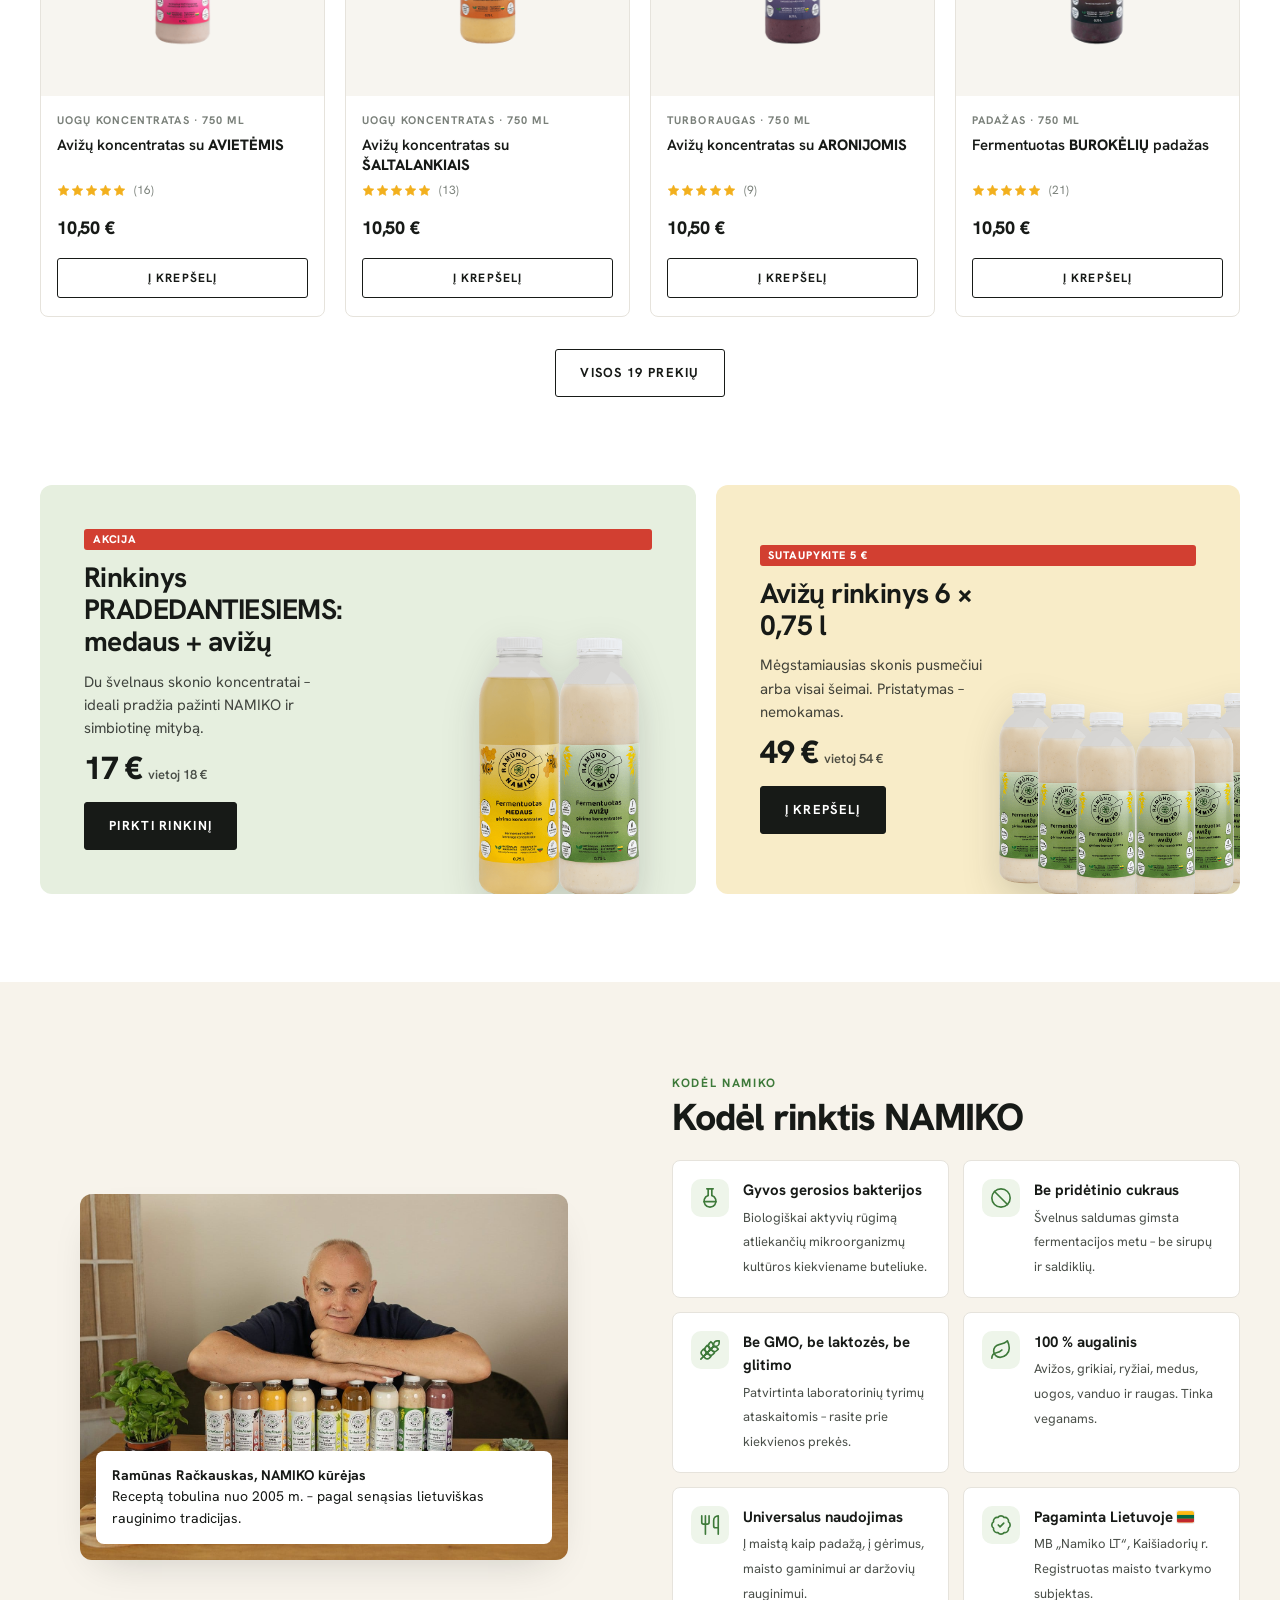
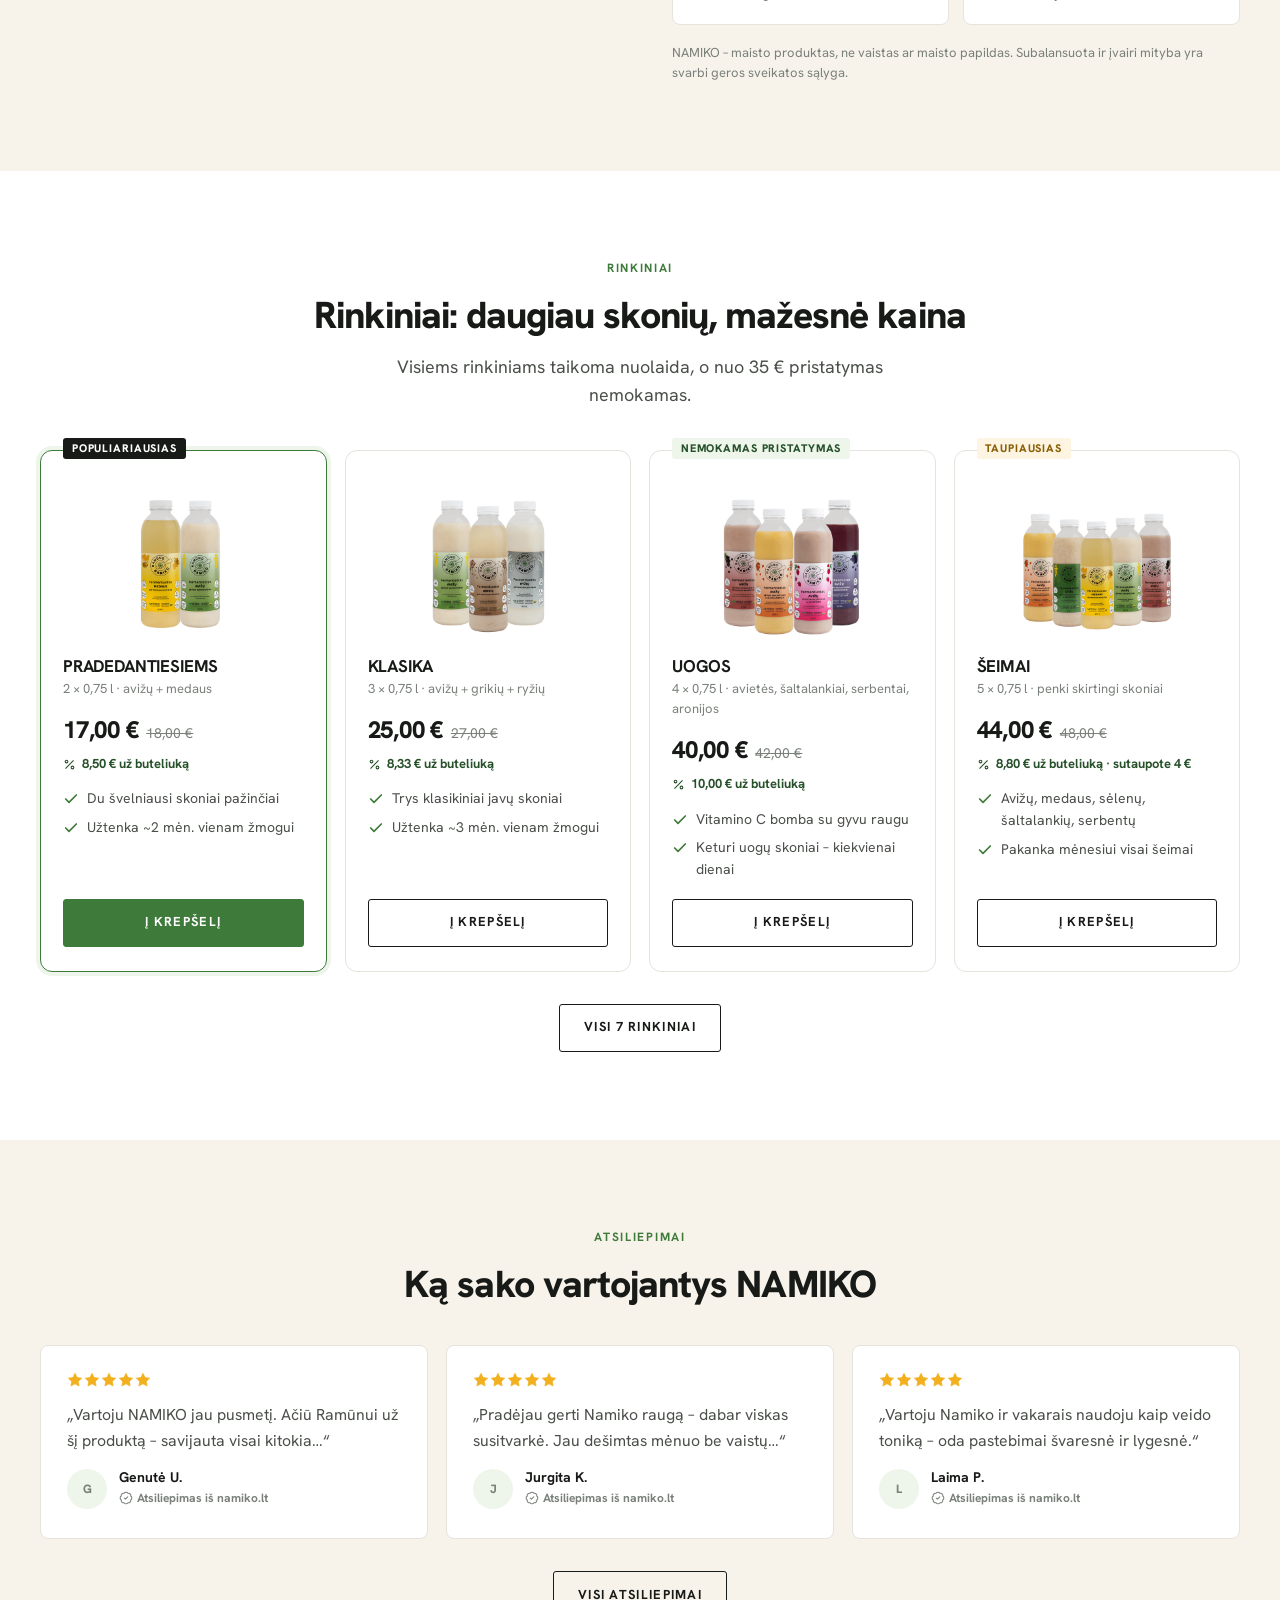
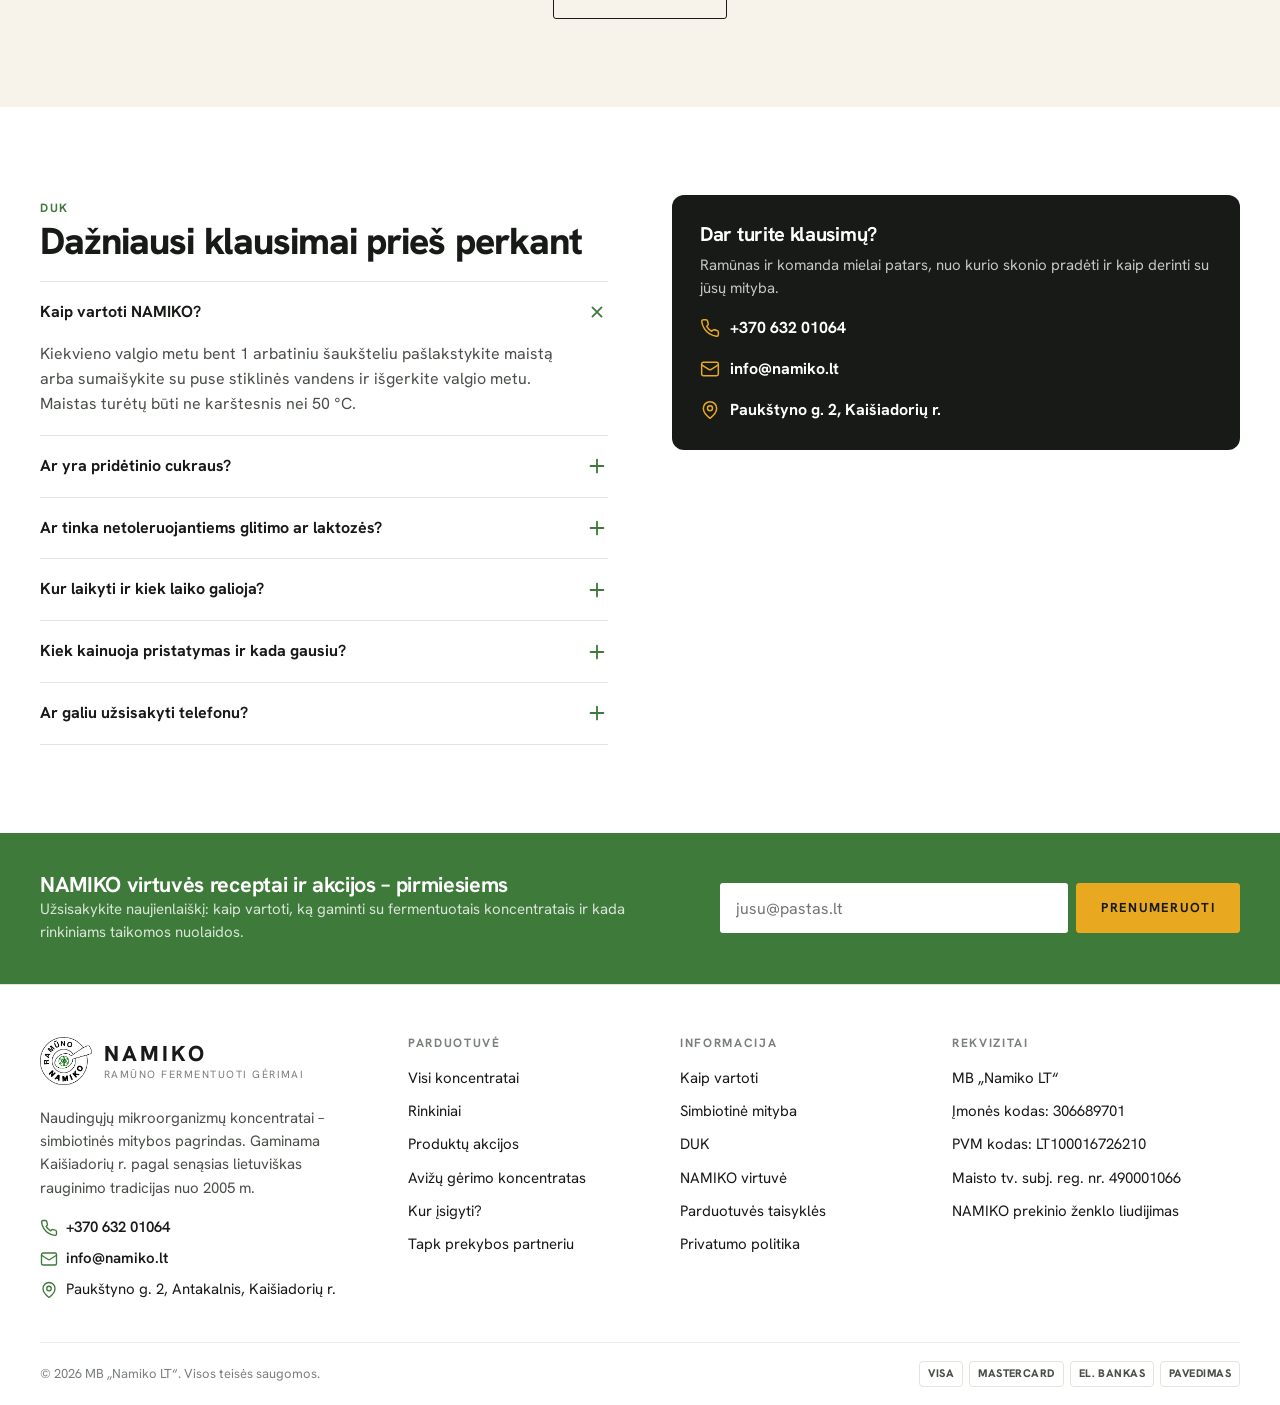
==== commit 3179413d: "Kokybės auditas: flat XStore stilius be „AI slop“ elementų - hero be morfuojančio blob'o, plūduriuoj" ====
--- a/index.html
+++ b/index.html
@@ -14,7 +14,7 @@
 <link rel="preconnect" href="https://fonts.googleapis.com">
 <link rel="preconnect" href="https://fonts.gstatic.com" crossorigin>
 <link href="https://fonts.googleapis.com/css2?family=Hanken+Grotesk:ital,wght@0,400;0,500;0,600;0,700;0,800;1,400&display=swap" rel="stylesheet">
-<link rel="stylesheet" href="assets/css/style.css?v=10">
+<link rel="stylesheet" href="assets/css/style.css?v=11">
 <link rel="preload" as="image" href="assets/img/pradedanciuju-new.png" fetchpriority="high">
 </head>
 <body class="has-mobile-cta">
@@ -162,6 +162,8 @@
           <a class="btn btn-outline btn-lg" href="#kaip-vartoti">Kaip vartoti?</a>
           <span class="muted">Nuo 9 € už buteliuką · užtenka ~1 mėnesiui</span>
         </div>
+        <!-- DEMO DUOMENYS: įvertinimą ir atsiliepimų skaičių pakeisti tikrais -->
+        <p class="hero-rating"><span class="stars" aria-label="Įvertinimas 4,9 iš 5"><svg class="icon"><use href="#i-star"></use></svg><svg class="icon"><use href="#i-star"></use></svg><svg class="icon"><use href="#i-star"></use></svg><svg class="icon"><use href="#i-star"></use></svg><svg class="icon"><use href="#i-star"></use></svg></span><b>4,9 iš 5</b><span>· 120+ pirkėjų atsiliepimų</span></p>
         <ul class="hero-benefits">
           <li class="hero-benefit"><svg class="icon"><use href="#i-truck"></use></svg><div><b>Nemokamas pristatymas</b><span>užsakymams nuo 35 €</span></div></li>
           <li class="hero-benefit"><svg class="icon"><use href="#i-return"></use></svg><div><b>14 d. grąžinimas</b><span>be papildomų klausimų</span></div></li>
@@ -169,13 +171,9 @@
         </ul>
       </div>
       <div class="hero-visual">
-        <div class="hero-blob" aria-hidden="true"></div>
         <img class="hero-product" src="assets/img/pradedanciuju-new.png" alt="NAMIKO fermentuoti medaus ir avižų gėrimų koncentratai, 2 buteliukai po 0,75 l" width="1024" height="1024" fetchpriority="high">
-        <div class="hero-tag hero-tag--1"><svg class="icon"><use href="#i-ban"></use></svg><div>Be pridėtinio cukraus<small>saldumas – iš fermentacijos</small></div></div>
-        <div class="hero-tag hero-tag--2"><svg class="icon"><use href="#i-sparkles"></use></svg><div>Gyvos bakterijos<small>100 % augalinis raugas</small></div></div>
-        <div class="hero-tag hero-tag--3"><svg class="icon"><use href="#i-badge"></use></svg><div>Pagaminta Lietuvoje<svg class="flag-lt" aria-hidden="true"><use href="#i-flag-lt"></use></svg><small>Kaišiadorių r.</small></div></div>
-        <!-- DEMO DUOMENYS: įvertinimą ir atsiliepimų skaičių pakeisti tikrais -->
-        <div class="hero-rating"><b>4,9 / 5</b><span class="stars" aria-hidden="true">★★★★★</span><small>120+ pirkėjų atsiliepimų</small></div>
+        <span class="hero-label hero-label--tl"><svg class="icon"><use href="#i-ban"></use></svg>Be pridėtinio cukraus</span>
+        <span class="hero-label hero-label--bl"><svg class="icon"><use href="#i-badge"></use></svg>Pagaminta Lietuvoje<svg class="flag-lt" aria-hidden="true"><use href="#i-flag-lt"></use></svg></span>
       </div>
     </div>
   </section>
@@ -218,9 +216,9 @@
   <section class="section section-cream" id="kaip-vartoti" aria-labelledby="how-title">
     <div class="container">
       <div class="section-head section-head--center reveal">
-        <span class="eyebrow">Paprasta kaip 1-2-3</span>
-        <h2 class="h2" id="how-title">Šaukštelis prie kiekvieno valgio – ir tiek</h2>
-        <p class="lead">NAMIKO nėra vaistas ar papildas, kurį reikia „dozuoti“. Tai fermentuotas maisto produktas, kurį tiesiog įpilate į maistą arba gėrimą.</p>
+        <span class="eyebrow">Vartojimas</span>
+        <h2 class="h2" id="how-title">Kaip vartoti NAMIKO</h2>
+        <p class="lead">NAMIKO – fermentuotas maisto produktas, ne vaistas: jo nereikia dozuoti. Tiesiog įpilkite į maistą arba gėrimą prie kiekvieno valgio.</p>
       </div>
       <ol class="how">
         <li class="how-step reveal" data-delay="1">
@@ -249,7 +247,7 @@
           <figure class="how-media">
             <img src="assets/img/how-3.jpg" alt="Moteris šviesioje virtuvėje su stikline gėrimo" loading="lazy" width="800" height="1200">
             <span class="how-num" aria-hidden="true">03</span>
-            <span class="how-chip"><svg class="icon"><use href="#i-sparkles"></use></svg>1 buteliukas ≈ 1 mėnuo</span>
+            <span class="how-chip"><svg class="icon"><use href="#i-glass"></use></svg>1 buteliukas ≈ 1 mėnuo</span>
           </figure>
           <div class="how-body">
             <h3>Leiskite gerosioms bakterijoms dirbti</h3>
@@ -269,12 +267,10 @@
   <!-- ============ Populiariausios prekės ============ -->
   <section class="section" id="prekes" aria-labelledby="prod-title">
     <div class="container">
-      <div class="section-head reveal">
-        <div>
-          <span class="eyebrow">El. parduotuvė</span>
-          <h2 class="h2" id="prod-title">Populiariausi koncentratai</h2>
-        </div>
-        <a class="link" href="#prekes">Visos 19 prekių <svg class="icon"><use href="#i-arrow"></use></svg></a>
+      <div class="section-head section-head--center reveal">
+        <span class="eyebrow">El. parduotuvė</span>
+        <h2 class="h2" id="prod-title">Populiariausi koncentratai</h2>
+        <p class="lead">12 skonių po 750 ml, nuo 9 € – visi be pridėtinio cukraus, GMO ir glitimo.</p>
       </div>
       <!-- DEMO DUOMENYS: žvaigždutės ir atsiliepimų skaičiai – pakeisti tikrais -->
       <div class="grid-products">
@@ -289,7 +285,7 @@
             <span class="product-cat">Koncentratas · 750 ml</span>
             <h3 class="product-title"><a href="preke.html">Fermentuotas <b>AVIŽŲ</b> gėrimo koncentratas</a></h3>
             <div class="product-meta"><span class="stars" aria-label="Įvertinimas 5 iš 5"><svg class="icon"><use href="#i-star"></use></svg><svg class="icon"><use href="#i-star"></use></svg><svg class="icon"><use href="#i-star"></use></svg><svg class="icon"><use href="#i-star"></use></svg><svg class="icon"><use href="#i-star"></use></svg></span><span>(37)</span></div>
-            <div class="product-price"><span class="price">9,00 €</span><span class="price-unit">≈ 0,30 €/dienai</span></div>
+            <div class="product-price"><span class="price">9,00 €</span></div>
             <div class="product-cta"><button class="btn btn-outline btn-sm" type="button" data-add="Avižų koncentratas 750 ml" data-price="9">Į krepšelį</button></div>
           </div>
         </article>
@@ -303,7 +299,7 @@
             <span class="product-cat">Koncentratas · 750 ml</span>
             <h3 class="product-title"><a href="preke.html">Fermentuotas <b>MEDAUS</b> gėrimo koncentratas</a></h3>
             <div class="product-meta"><span class="stars"><svg class="icon"><use href="#i-star"></use></svg><svg class="icon"><use href="#i-star"></use></svg><svg class="icon"><use href="#i-star"></use></svg><svg class="icon"><use href="#i-star"></use></svg><svg class="icon"><use href="#i-star"></use></svg></span><span>(24)</span></div>
-            <div class="product-price"><span class="price">9,00 €</span><span class="price-unit">≈ 0,30 €/dienai</span></div>
+            <div class="product-price"><span class="price">9,00 €</span></div>
             <div class="product-cta"><button class="btn btn-outline btn-sm" type="button" data-add="Medaus koncentratas 750 ml" data-price="9">Į krepšelį</button></div>
           </div>
         </article>
@@ -317,7 +313,7 @@
             <span class="product-cat">Koncentratas · 750 ml</span>
             <h3 class="product-title"><a href="preke.html">Fermentuotas <b>GRIKIŲ</b> gėrimo koncentratas</a></h3>
             <div class="product-meta"><span class="stars"><svg class="icon"><use href="#i-star"></use></svg><svg class="icon"><use href="#i-star"></use></svg><svg class="icon"><use href="#i-star"></use></svg><svg class="icon"><use href="#i-star"></use></svg><svg class="icon"><use href="#i-star"></use></svg></span><span>(19)</span></div>
-            <div class="product-price"><span class="price">9,00 €</span><span class="price-unit">≈ 0,30 €/dienai</span></div>
+            <div class="product-price"><span class="price">9,00 €</span></div>
             <div class="product-cta"><button class="btn btn-outline btn-sm" type="button" data-add="Grikių koncentratas 750 ml" data-price="9">Į krepšelį</button></div>
           </div>
         </article>
@@ -331,44 +327,42 @@
             <span class="product-cat">Koncentratas · 750 ml</span>
             <h3 class="product-title"><a href="preke.html">Fermentuotas <b>RYŽIŲ</b> gėrimo koncentratas</a></h3>
             <div class="product-meta"><span class="stars"><svg class="icon"><use href="#i-star"></use></svg><svg class="icon"><use href="#i-star"></use></svg><svg class="icon"><use href="#i-star"></use></svg><svg class="icon"><use href="#i-star"></use></svg><svg class="icon"><use href="#i-star"></use></svg></span><span>(11)</span></div>
-            <div class="product-price"><span class="price">9,00 €</span><span class="price-unit">≈ 0,30 €/dienai</span></div>
+            <div class="product-price"><span class="price">9,00 €</span></div>
             <div class="product-cta"><button class="btn btn-outline btn-sm" type="button" data-add="Ryžių koncentratas 750 ml" data-price="9">Į krepšelį</button></div>
           </div>
         </article>
 
         <article class="product reveal" data-delay="1">
           <div class="product-media">
-            <div class="product-badges"><span class="badge badge-honey">Uogų</span></div>
-            <div class="product-actions"><button type="button" aria-label="Į norų sąrašą" data-wish><svg class="icon"><use href="#i-heart"></use></svg></button><button type="button" aria-label="Greita peržiūra"><svg class="icon"><use href="#i-eye"></use></svg></button></div>
+                        <div class="product-actions"><button type="button" aria-label="Į norų sąrašą" data-wish><svg class="icon"><use href="#i-heart"></use></svg></button><button type="button" aria-label="Greita peržiūra"><svg class="icon"><use href="#i-eye"></use></svg></button></div>
             <img src="assets/img/avieciu2.png" alt="NAMIKO fermentuotas avižų gėrimo koncentratas su avietėmis, 750 ml" width="1024" height="1024" loading="lazy">
           </div>
           <div class="product-body">
-            <span class="product-cat">Koncentratas · 750 ml</span>
+            <span class="product-cat">Uogų koncentratas · 750 ml</span>
             <h3 class="product-title"><a href="preke.html">Avižų koncentratas su <b>AVIETĖMIS</b></a></h3>
             <div class="product-meta"><span class="stars"><svg class="icon"><use href="#i-star"></use></svg><svg class="icon"><use href="#i-star"></use></svg><svg class="icon"><use href="#i-star"></use></svg><svg class="icon"><use href="#i-star"></use></svg><svg class="icon"><use href="#i-star"></use></svg></span><span>(16)</span></div>
-            <div class="product-price"><span class="price">10,50 €</span><span class="price-unit">≈ 0,35 €/dienai</span></div>
+            <div class="product-price"><span class="price">10,50 €</span></div>
             <div class="product-cta"><button class="btn btn-outline btn-sm" type="button" data-add="Avižų koncentratas su avietėmis" data-price="10.5">Į krepšelį</button></div>
           </div>
         </article>
 
         <article class="product reveal" data-delay="2">
           <div class="product-media">
-            <div class="product-badges"><span class="badge badge-honey">Uogų</span></div>
-            <div class="product-actions"><button type="button" aria-label="Į norų sąrašą" data-wish><svg class="icon"><use href="#i-heart"></use></svg></button><button type="button" aria-label="Greita peržiūra"><svg class="icon"><use href="#i-eye"></use></svg></button></div>
+                        <div class="product-actions"><button type="button" aria-label="Į norų sąrašą" data-wish><svg class="icon"><use href="#i-heart"></use></svg></button><button type="button" aria-label="Greita peržiūra"><svg class="icon"><use href="#i-eye"></use></svg></button></div>
             <img src="assets/img/saltalankiu2.png" alt="NAMIKO fermentuotas avižų gėrimo koncentratas su šaltalankiais, 750 ml" width="1024" height="1024" loading="lazy">
           </div>
           <div class="product-body">
-            <span class="product-cat">Koncentratas · 750 ml</span>
+            <span class="product-cat">Uogų koncentratas · 750 ml</span>
             <h3 class="product-title"><a href="preke.html">Avižų koncentratas su <b>ŠALTALANKIAIS</b></a></h3>
             <div class="product-meta"><span class="stars"><svg class="icon"><use href="#i-star"></use></svg><svg class="icon"><use href="#i-star"></use></svg><svg class="icon"><use href="#i-star"></use></svg><svg class="icon"><use href="#i-star"></use></svg><svg class="icon"><use href="#i-star"></use></svg></span><span>(13)</span></div>
-            <div class="product-price"><span class="price">10,50 €</span><span class="price-unit">≈ 0,35 €/dienai</span></div>
+            <div class="product-price"><span class="price">10,50 €</span></div>
             <div class="product-cta"><button class="btn btn-outline btn-sm" type="button" data-add="Avižų koncentratas su šaltalankiais" data-price="10.5">Į krepšelį</button></div>
           </div>
         </article>
 
         <article class="product reveal" data-delay="3">
           <div class="product-media">
-            <div class="product-badges"><span class="badge badge-new">Turboraugas</span></div>
+            <div class="product-badges"><span class="badge badge-soft">Turboraugas</span></div>
             <div class="product-actions"><button type="button" aria-label="Į norų sąrašą" data-wish><svg class="icon"><use href="#i-heart"></use></svg></button><button type="button" aria-label="Greita peržiūra"><svg class="icon"><use href="#i-eye"></use></svg></button></div>
             <img src="assets/img/aroniju6.png" alt="NAMIKO Turboraugas fermentuotas avižų gėrimo koncentratas su aronijomis, 750 ml" width="1024" height="1024" loading="lazy">
           </div>
@@ -376,27 +370,27 @@
             <span class="product-cat">Turboraugas · 750 ml</span>
             <h3 class="product-title"><a href="preke.html">Avižų koncentratas su <b>ARONIJOMIS</b></a></h3>
             <div class="product-meta"><span class="stars"><svg class="icon"><use href="#i-star"></use></svg><svg class="icon"><use href="#i-star"></use></svg><svg class="icon"><use href="#i-star"></use></svg><svg class="icon"><use href="#i-star"></use></svg><svg class="icon"><use href="#i-star"></use></svg></span><span>(9)</span></div>
-            <div class="product-price"><span class="price">10,50 €</span><span class="price-unit">≈ 0,35 €/dienai</span></div>
+            <div class="product-price"><span class="price">10,50 €</span></div>
             <div class="product-cta"><button class="btn btn-outline btn-sm" type="button" data-add="Turboraugas su aronijomis" data-price="10.5">Į krepšelį</button></div>
           </div>
         </article>
 
         <article class="product reveal" data-delay="4">
           <div class="product-media">
-            <div class="product-badges"><span class="badge badge-soft">Padažas</span></div>
-            <div class="product-actions"><button type="button" aria-label="Į norų sąrašą" data-wish><svg class="icon"><use href="#i-heart"></use></svg></button><button type="button" aria-label="Greita peržiūra"><svg class="icon"><use href="#i-eye"></use></svg></button></div>
+                        <div class="product-actions"><button type="button" aria-label="Į norų sąrašą" data-wish><svg class="icon"><use href="#i-heart"></use></svg></button><button type="button" aria-label="Greita peržiūra"><svg class="icon"><use href="#i-eye"></use></svg></button></div>
             <img src="assets/img/burokeliai.png" alt="NAMIKO fermentuotas burokėlių padažas, 750 ml" width="1024" height="1024" loading="lazy">
           </div>
           <div class="product-body">
             <span class="product-cat">Padažas · 750 ml</span>
             <h3 class="product-title"><a href="preke.html">Fermentuotas <b>BUROKĖLIŲ</b> padažas</a></h3>
             <div class="product-meta"><span class="stars"><svg class="icon"><use href="#i-star"></use></svg><svg class="icon"><use href="#i-star"></use></svg><svg class="icon"><use href="#i-star"></use></svg><svg class="icon"><use href="#i-star"></use></svg><svg class="icon"><use href="#i-star"></use></svg></span><span>(21)</span></div>
-            <div class="product-price"><span class="price">10,50 €</span><span class="price-unit">≈ 0,35 €/dienai</span></div>
+            <div class="product-price"><span class="price">10,50 €</span></div>
             <div class="product-cta"><button class="btn btn-outline btn-sm" type="button" data-add="Burokėlių padažas 750 ml" data-price="10.5">Į krepšelį</button></div>
           </div>
         </article>
 
       </div>
+      <p class="section-more reveal"><a class="btn btn-outline" href="#prekes">Visos 19 prekių</a></p>
     </div>
   </section>
 
@@ -436,11 +430,11 @@
           <div class="section-head reveal" style="margin-bottom:22px">
             <div>
               <span class="eyebrow">Kodėl NAMIKO</span>
-              <h2 class="h2" id="why-title">Natūralus raugas, kurį supranta ir skrandis, ir skonio receptoriai</h2>
+              <h2 class="h2" id="why-title">Kodėl rinktis NAMIKO</h2>
             </div>
           </div>
           <div class="why-grid">
-            <div class="why-item reveal" data-delay="1"><svg class="icon"><use href="#i-sparkles"></use></svg><div><b>Gyvos gerosios bakterijos</b><span>Biologiškai aktyvių rūgimą atliekančių mikroorganizmų kultūros kiekviename buteliuke.</span></div></div>
+            <div class="why-item reveal" data-delay="1"><svg class="icon"><use href="#i-flask"></use></svg><div><b>Gyvos gerosios bakterijos</b><span>Biologiškai aktyvių rūgimą atliekančių mikroorganizmų kultūros kiekviename buteliuke.</span></div></div>
             <div class="why-item reveal" data-delay="2"><svg class="icon"><use href="#i-ban"></use></svg><div><b>Be pridėtinio cukraus</b><span>Švelnus saldumas gimsta fermentacijos metu – be sirupų ir saldiklių.</span></div></div>
             <div class="why-item reveal" data-delay="3"><svg class="icon"><use href="#i-wheat"></use></svg><div><b>Be GMO, be laktozės, be glitimo</b><span>Patvirtinta laboratorinių tyrimų ataskaitomis – rasite prie kiekvienos prekės.</span></div></div>
             <div class="why-item reveal" data-delay="4"><svg class="icon"><use href="#i-leaf"></use></svg><div><b>100 % augalinis</b><span>Avižos, grikiai, ryžiai, medus, uogos, vanduo ir raugas. Tinka veganams.</span></div></div>
@@ -456,12 +450,10 @@
   <!-- ============ Rinkiniai ============ -->
   <section class="section" id="rinkiniai" aria-labelledby="sets-title">
     <div class="container">
-      <div class="section-head reveal">
-        <div>
-          <span class="eyebrow">Taupiau rinkiniu</span>
-          <h2 class="h2" id="sets-title">Rinkiniai: daugiau skonių, mažesnė kaina</h2>
-        </div>
-        <p class="muted">Visuose rinkiniuose taikoma nuolaida, o perkant nuo 35 € – pristatymas nemokamas.</p>
+      <div class="section-head section-head--center reveal">
+        <span class="eyebrow">Rinkiniai</span>
+        <h2 class="h2" id="sets-title">Rinkiniai: daugiau skonių, mažesnė kaina</h2>
+        <p class="lead">Visiems rinkiniams taikoma nuolaida, o nuo 35 € pristatymas nemokamas.</p>
       </div>
       <div class="sets">
         <article class="set set--featured reveal" data-delay="1">
@@ -516,19 +508,16 @@
           <button class="btn btn-outline" type="button" data-add="Rinkinys ŠEIMAI" data-price="44">Į krepšelį</button>
         </article>
       </div>
-      <p class="reveal" style="margin-top:22px;text-align:center"><a class="link" href="#rinkiniai">Visi 7 rinkiniai, įskaitant avižų 3× ir 6× <svg class="icon"><use href="#i-arrow"></use></svg></a></p>
+      <p class="section-more reveal"><a class="btn btn-outline" href="#rinkiniai">Visi 7 rinkiniai</a></p>
     </div>
   </section>
 
   <!-- ============ Atsiliepimai ============ -->
   <section class="section section-cream" id="atsiliepimai" aria-labelledby="rev-title">
     <div class="container">
-      <div class="section-head reveal">
-        <div>
-          <span class="eyebrow">Pirkėjų patirtys</span>
-          <h2 class="h2" id="rev-title">Ką sako vartojantys NAMIKO</h2>
-        </div>
-        <a class="link" href="#atsiliepimai">Visi atsiliepimai <svg class="icon"><use href="#i-arrow"></use></svg></a>
+      <div class="section-head section-head--center reveal">
+        <span class="eyebrow">Atsiliepimai</span>
+        <h2 class="h2" id="rev-title">Ką sako vartojantys NAMIKO</h2>
       </div>
       <!-- Ištraukos iš atsiliepimų, publikuojamų namiko.lt -->
       <div class="reviews">
@@ -548,6 +537,7 @@
           <footer><span class="review-avatar">L</span><div><b>Laima P.</b><span class="review-verified"><svg class="icon"><use href="#i-badge"></use></svg>Atsiliepimas iš namiko.lt</span></div></footer>
         </article>
       </div>
+      <p class="section-more reveal"><a class="btn btn-outline" href="#atsiliepimai">Visi atsiliepimai</a></p>
     </div>
   </section>
 
@@ -672,6 +662,6 @@
 </footer>
 <div class="toast" data-toast role="status" aria-live="polite"><svg class="icon"><use href="#i-check"></use></svg><span data-toast-text></span></div>
 
-<script src="assets/js/main.js?v=10" defer></script>
+<script src="assets/js/main.js?v=11" defer></script>
 </body>
 </html>
--- a/assets/css/style.css
+++ b/assets/css/style.css
@@ -30,12 +30,12 @@
   --fs-xs:.75rem; --fs-sm:.875rem; --fs-md:1rem; --fs-lg:1.125rem;
 
   /* Geometrija */
-  --r:4px; --r-lg:10px; --r-xl:18px;
+  --r:3px; --r-lg:8px; --r-xl:12px;
   --container:1280px;
   --gutter:clamp(16px,4vw,40px);
   --shadow-sm:0 1px 2px rgba(23,26,23,.06),0 1px 3px rgba(23,26,23,.04);
-  --shadow:0 10px 30px -12px rgba(23,26,23,.18);
-  --shadow-lg:0 24px 60px -24px rgba(23,26,23,.28);
+  --shadow:0 8px 22px -12px rgba(23,26,23,.16);
+  --shadow-lg:0 16px 40px -20px rgba(23,26,23,.22);
   --ease:cubic-bezier(.2,.7,.2,1);
 }
 
@@ -59,7 +59,6 @@
 
 /* ---------- Tipografiniai elementai ---------- */
 .eyebrow{display:inline-flex;align-items:center;gap:.5rem;font-size:var(--fs-xs);font-weight:700;letter-spacing:.14em;text-transform:uppercase;color:var(--green)}
-.eyebrow::before{content:"";width:18px;height:2px;background:currentColor;border-radius:2px}
 .h1{font-size:clamp(2.1rem,4.6vw,3.6rem);font-weight:800;letter-spacing:-.03em;line-height:1.05}
 .h2{font-size:clamp(1.6rem,3vw,2.35rem);font-weight:800;letter-spacing:-.025em}
 .h3{font-size:1.25rem;font-weight:700}
@@ -72,6 +71,7 @@
 .section-head p{max-width:52ch}
 .section-head--center{flex-direction:column;align-items:center;text-align:center}
 .section-head--center .h2{max-width:none}
+.section-more{margin-top:32px;text-align:center}
 .link{font-weight:600;display:inline-flex;align-items:center;gap:.4rem;text-decoration:underline;text-underline-offset:.2em;text-decoration-thickness:1px;text-decoration-color:var(--line)}
 .link:hover{text-decoration-color:currentColor}
 .link .icon{width:1em;height:1em;transition:transform .25s var(--ease)}
@@ -79,8 +79,7 @@
 
 /* ---------- Mygtukai (XStore: kvadratiški, uppercase, tamsūs) ---------- */
 .btn{--bg:var(--ink);--fg:#fff;--bd:var(--ink);display:inline-flex;align-items:center;justify-content:center;gap:.55rem;min-height:48px;padding:0 24px;border-radius:var(--r);background:var(--bg);color:var(--fg);border:1.5px solid var(--bd);font-size:.8125rem;font-weight:700;letter-spacing:.1em;text-transform:uppercase;white-space:nowrap;transition:background .2s,color .2s,border-color .2s,transform .2s var(--ease),box-shadow .2s}
-.btn:hover{--bg:#000;--bd:#000;transform:translateY(-1px);box-shadow:var(--shadow)}
-.btn:active{transform:translateY(0)}
+.btn:hover{--bg:#000;--bd:#000}
 .btn:focus-visible,a:focus-visible,button:focus-visible,input:focus-visible,select:focus-visible{outline:2px solid var(--green);outline-offset:2px}
 .btn-primary{--bg:var(--green);--bd:var(--green)}
 .btn-primary:hover{--bg:var(--green-600);--bd:var(--green-600)}
@@ -118,7 +117,7 @@
 @media (max-width:860px){.topbar-links{display:none}.topbar .container{justify-content:center;text-align:center}}
 
 /* ---------- Antraštė (header) ---------- */
-.header{position:sticky;top:0;z-index:60;background:rgba(255,255,255,.92);backdrop-filter:saturate(180%) blur(12px);-webkit-backdrop-filter:saturate(180%) blur(12px);border-bottom:1px solid var(--line-2)}
+.header{position:sticky;top:0;z-index:60;background:#fff;border-bottom:1px solid var(--line-2)}
 .header-main{display:grid;grid-template-columns:auto minmax(0,1fr) auto;align-items:center;gap:clamp(16px,3vw,40px);min-height:84px}
 .logo{display:inline-flex;align-items:center;gap:12px}
 .logo img{width:52px;height:48px}
@@ -171,71 +170,49 @@
 .drawer-panel a{display:flex;align-items:center;justify-content:space-between;padding:14px 8px;border-bottom:1px solid var(--line-2);font-weight:600}
 .drawer-head{display:flex;align-items:center;justify-content:space-between;margin-bottom:8px}
 
-/* ---------- Hero ---------- */
-.hero{position:relative;overflow:hidden;background:linear-gradient(180deg,#FBF9F4 0%,var(--cream) 100%)}
-.hero::before{content:"";position:absolute;inset:auto -10% -40% auto;width:60vw;max-width:820px;aspect-ratio:1;border-radius:50%;background:radial-gradient(circle at 40% 40%,rgba(232,169,33,.22),rgba(232,169,33,0) 60%);pointer-events:none}
-.hero .container{display:grid;grid-template-columns:1.05fr .95fr;gap:clamp(24px,5vw,72px);align-items:center;padding-block:clamp(40px,6vw,80px);position:relative}
+/* ---------- Hero (flat, XStore) ---------- */
+.hero{background:var(--cream);border-bottom:1px solid var(--line-2)}
+.hero .container{display:grid;grid-template-columns:1.05fr .95fr;gap:clamp(24px,5vw,72px);align-items:center;padding-block:clamp(40px,6vw,76px)}
 .hero-copy{display:flex;flex-direction:column;gap:22px;max-width:620px}
 .hero-copy .h1 em{font-style:normal;color:var(--green)}
 .hero-copy .lead{max-width:50ch}
 .hero-ctas{display:flex;flex-wrap:wrap;gap:12px;align-items:center}
 .hero-ctas .muted{font-size:.8125rem}
-.hero-benefits{display:grid;grid-template-columns:repeat(3,1fr);gap:10px 18px;margin-top:6px}
+.hero-rating{display:inline-flex;flex-wrap:wrap;align-items:center;gap:8px;margin-top:-8px;font-size:.875rem;color:var(--ink-2)}
+.hero-rating .stars .icon{width:15px;height:15px}
+.hero-rating b{color:var(--ink)}
+.hero-benefits{display:grid;grid-template-columns:repeat(3,minmax(0,1fr));gap:10px 18px;margin-top:4px;padding-top:22px;border-top:1px solid var(--line)}
 .hero-benefit{display:flex;gap:10px;align-items:flex-start;font-size:.875rem;line-height:1.35}
 .hero-benefit .icon{width:22px;height:22px;color:var(--green);flex:none;margin-top:1px}
 .hero-benefit b{display:block;font-weight:700}
 .hero-benefit span{color:var(--ink-2);font-size:.8125rem}
-.hero-visual{position:relative;display:grid;place-items:center;min-height:420px}
-.hero-blob{position:absolute;inset:6% 4%;border-radius:48% 52% 44% 56%/56% 42% 58% 44%;background:linear-gradient(160deg,var(--green-100),#C8DFB9);animation:blob 14s ease-in-out infinite alternate}
-@keyframes blob{to{border-radius:52% 48% 58% 42%/44% 58% 42% 56%;transform:rotate(-4deg) scale(1.03)}}
-.hero-product{position:relative;width:min(100%,520px);filter:drop-shadow(0 30px 40px rgba(23,26,23,.22));animation:float 7s ease-in-out infinite}
-@keyframes float{0%,100%{transform:translateY(0)}50%{transform:translateY(-10px)}}
-.hero-tag{position:absolute;display:inline-flex;align-items:center;gap:8px;padding:10px 14px;border-radius:12px;background:rgba(255,255,255,.92);backdrop-filter:blur(8px);box-shadow:var(--shadow);font-size:.8125rem;font-weight:700;line-height:1.1}
-.hero-tag small{display:block;font-weight:500;color:var(--ink-3);margin-top:2px}
-.hero-tag .icon{width:28px;height:28px;color:var(--green)}
-.hero-tag--1{top:8%;left:0}
-.hero-tag--2{top:38%;right:-2%}
-.hero-tag--3{bottom:12%;left:4%}
-.hero-rating{position:absolute;bottom:6%;right:4%;display:flex;flex-direction:column;gap:4px;padding:12px 14px;border-radius:12px;background:var(--ink);color:#fff;box-shadow:var(--shadow)}
-.hero-rating b{font-size:1.25rem;letter-spacing:-.02em}
-.hero-rating .stars{color:var(--star)}
-.hero-rating small{color:rgba(255,255,255,.7);font-size:.75rem}
-@media (prefers-reduced-motion:reduce){.hero-blob,.hero-product{animation:none}}
+.hero-visual{position:relative;display:grid;place-items:center;width:100%;max-width:560px;aspect-ratio:1;justify-self:end;background:#fff;border:1px solid var(--line);border-radius:var(--r-xl);overflow:hidden}
+.hero-visual::before{content:"";position:absolute;width:74%;aspect-ratio:1;border-radius:50%;background:var(--green-50)}
+.hero-product{position:relative;width:82%;filter:drop-shadow(0 16px 20px rgba(23,26,23,.16))}
+.hero-label{position:absolute;display:inline-flex;align-items:center;gap:7px;padding:8px 11px;background:#fff;border:1px solid var(--line);border-radius:var(--r);font-size:.75rem;font-weight:700;letter-spacing:.06em;text-transform:uppercase;line-height:1;box-shadow:var(--shadow-sm)}
+.hero-label .icon{width:16px;height:16px;color:var(--green)}
+.hero-label--tl{top:16px;left:16px}
+.hero-label--bl{bottom:16px;left:16px}
 @media (max-width:960px){
   .hero .container{grid-template-columns:minmax(0,1fr)}
-  .hero-visual{min-height:0;order:-1}
-  .hero-product{width:min(70%,360px)}
-  .hero-tag--1{top:0;left:0}
-  .hero-tag--2{top:30%;right:0}
-  .hero-tag--3{bottom:6%;left:0}
-  .hero-rating{display:none}
+  .hero-visual{order:-1;max-width:none;justify-self:stretch;aspect-ratio:4/3}
+  .hero-visual::before{width:52%}
+  .hero-product{width:min(58%,330px)}
   .hero-benefits{grid-template-columns:minmax(0,1fr) minmax(0,1fr)}
 }
-@media (max-width:520px){.hero-benefits{grid-template-columns:minmax(0,1fr)}.hero-tag{font-size:.75rem;padding:8px 10px}.hero-tag .icon{width:22px;height:22px}}
-
-/* ---------- Pasitikėjimo juosta (XStore features bar) ---------- */
-.features{border-block:1px solid var(--line-2);background:#fff}
-.features .container{display:grid;grid-template-columns:repeat(4,1fr)}
-.feature{display:flex;align-items:center;gap:14px;padding:20px 16px;border-right:1px solid var(--line-2)}
-.feature:last-child{border-right:0}
-.feature .icon{width:34px;height:34px;color:var(--green);flex:none}
-.feature b{display:block;font-size:.9375rem}
-.feature span{font-size:.8125rem;color:var(--ink-3)}
-@media (max-width:960px){.features .container{grid-template-columns:1fr 1fr}.feature:nth-child(2){border-right:0}.feature:nth-child(-n+2){border-bottom:1px solid var(--line-2)}}
-@media (max-width:520px){.features .container{grid-template-columns:1fr}.feature{border-right:0;border-bottom:1px solid var(--line-2);padding:14px 4px}.feature:last-child{border-bottom:0}}
+@media (max-width:520px){.hero-benefits{grid-template-columns:minmax(0,1fr)}.hero-label{font-size:.6875rem;padding:7px 9px}}
 
 /* ---------- Privalumų juosta „Kodėl pirkti iš NAMIKO“ – judanti (marquee) ---------- */
 .usp{position:relative;background:var(--ink);color:#fff;overflow:hidden;isolation:isolate}
-.usp::before{content:"";position:absolute;inset:0 0 auto 0;height:3px;background:linear-gradient(90deg,var(--green) 0%,var(--honey) 50%,var(--green) 100%);z-index:2}
-.usp::after{content:"";position:absolute;inset:0;z-index:-1;background:radial-gradient(55% 140% at 8% 50%,rgba(62,122,58,.42),transparent 62%),radial-gradient(45% 140% at 92% 50%,rgba(232,169,33,.2),transparent 62%)}
+.usp::before{content:"";position:absolute;inset:0 0 auto 0;height:3px;background:var(--green);z-index:2}
 .marquee{position:relative;overflow:hidden;padding-block:22px;-webkit-mask-image:linear-gradient(90deg,transparent,#000 7%,#000 93%,transparent);mask-image:linear-gradient(90deg,transparent,#000 7%,#000 93%,transparent)}
 .marquee-track{display:flex;width:max-content;animation:marquee var(--marquee-duration,45s) linear infinite;will-change:transform}
 .marquee:hover .marquee-track,.marquee:focus-within .marquee-track{animation-play-state:paused}
 @keyframes marquee{to{transform:translateX(-50%)}}
 .usp-list{display:flex;gap:14px;margin-right:14px;padding:0;align-items:stretch}
-.usp-item{flex:none;display:flex;gap:14px;align-items:center;width:clamp(280px,25vw,350px);padding:14px 18px 14px 14px;border:1px solid rgba(255,255,255,.12);border-radius:14px;background:rgba(255,255,255,.05);backdrop-filter:blur(6px);-webkit-backdrop-filter:blur(6px);transition:background .3s,border-color .3s,transform .3s var(--ease)}
-.usp-item:hover{background:rgba(255,255,255,.1);border-color:rgba(255,255,255,.24);transform:translateY(-2px)}
-.usp-item .usp-icon{flex:none;display:grid;place-items:center;width:48px;height:48px;border-radius:14px;background:linear-gradient(145deg,#4F9449,var(--green-700));color:#fff;box-shadow:0 10px 22px -10px rgba(79,148,73,.9),inset 0 1px 0 rgba(255,255,255,.2);font-size:0;line-height:0}
+.usp-item{flex:none;display:flex;gap:14px;align-items:center;width:clamp(280px,25vw,350px);padding:14px 18px 14px 14px;border:1px solid rgba(255,255,255,.12);border-radius:var(--r-lg);background:rgba(255,255,255,.06);transition:background .25s,border-color .25s}
+.usp-item:hover{background:rgba(255,255,255,.1);border-color:rgba(255,255,255,.22)}
+.usp-item .usp-icon{flex:none;display:grid;place-items:center;width:48px;height:48px;border-radius:var(--r-lg);background:var(--green);color:#fff;font-size:0;line-height:0}
 .usp-item .usp-icon .icon{width:24px;height:24px;display:block}
 .usp-item b{display:block;font-size:.9375rem;line-height:1.2;margin-bottom:4px;letter-spacing:-.01em;color:#fff}
 .usp-item span{display:block;font-size:.78rem;color:rgba(255,255,255,.66);line-height:1.35}
@@ -254,22 +231,21 @@
 .step-num{display:inline-grid;place-items:center;width:44px;height:44px;border-radius:50%;background:var(--green);color:#fff;font-weight:800;font-size:1.05rem;margin-bottom:18px}
 .how{--how-gap:clamp(18px,2.5vw,32px);display:grid;grid-template-columns:repeat(3,minmax(0,1fr));gap:var(--how-gap);list-style:none;padding:0;margin:0}
 .how-step{position:relative;display:flex;flex-direction:column;gap:18px}
-.how-media{position:relative;margin:0;aspect-ratio:4/5;border-radius:var(--r-xl);overflow:hidden;background:var(--cream-2);box-shadow:var(--shadow-lg);isolation:isolate}
+.how-media{position:relative;margin:0;aspect-ratio:4/5;border-radius:var(--r-xl);overflow:hidden;background:var(--cream-2);box-shadow:var(--shadow);isolation:isolate}
 .how-media img{width:100%;height:100%;object-fit:cover;transition:transform .9s var(--ease)}
 .how-media::after{content:"";position:absolute;inset:0;background:linear-gradient(180deg,rgba(23,26,23,0) 52%,rgba(23,26,23,.55) 100%);pointer-events:none}
 .how-step:hover .how-media img{transform:scale(1.05)}
-.how-num{position:absolute;top:14px;left:14px;z-index:1;display:grid;place-items:center;height:44px;padding:0 14px;border-radius:999px;background:rgba(255,255,255,.92);backdrop-filter:blur(6px);-webkit-backdrop-filter:blur(6px);font-weight:800;font-size:1rem;letter-spacing:.06em;color:var(--ink);box-shadow:var(--shadow-sm)}
-.how-chip{position:absolute;left:14px;bottom:14px;z-index:1;display:inline-flex;align-items:center;gap:8px;max-width:calc(100% - 28px);padding:9px 13px;border-radius:999px;background:rgba(255,255,255,.16);border:1px solid rgba(255,255,255,.38);backdrop-filter:blur(10px);-webkit-backdrop-filter:blur(10px);color:#fff;font-size:.8125rem;font-weight:700;line-height:1.2}
+.how-num{position:absolute;top:14px;left:14px;z-index:1;display:grid;place-items:center;height:40px;min-width:40px;padding:0 12px;border-radius:var(--r);background:#fff;font-weight:800;font-size:.9375rem;letter-spacing:.06em;color:var(--ink)}
+.how-chip{position:absolute;left:14px;bottom:14px;z-index:1;display:inline-flex;align-items:center;gap:8px;max-width:calc(100% - 28px);padding:9px 12px;border-radius:var(--r);background:var(--ink);color:#fff;font-size:.8125rem;font-weight:700;line-height:1.2}
 .how-chip .icon{width:16px;height:16px;color:var(--honey);flex:none}
 .how-body h3{font-size:1.2rem;letter-spacing:-.015em;margin-bottom:8px}
 .how-body p{color:var(--ink-2);font-size:.9375rem;line-height:1.6}
 .how-credit{margin-top:14px;text-align:center;font-size:.75rem}
-@media (min-width:861px){.how-step:not(:last-child)::before{content:"";position:absolute;top:36px;left:calc(100% + 10px);width:calc(var(--how-gap) - 20px);border-top:2px dashed #C9C4B8;z-index:2}}
 @media (max-width:860px){
   .how{grid-template-columns:minmax(0,1fr);gap:22px}
   .how-step{display:grid;grid-template-columns:128px minmax(0,1fr);gap:16px;align-items:center}
-  .how-media{border-radius:14px;box-shadow:var(--shadow)}
-  .how-num{top:10px;left:10px;height:32px;padding:0 10px;font-size:.8125rem}
+  .how-media{border-radius:var(--r-lg);box-shadow:var(--shadow-sm)}
+  .how-num{top:10px;left:10px;height:30px;min-width:30px;padding:0 8px;font-size:.75rem}
   .how-chip{display:none}
   .how-body h3{font-size:1.05rem}
   .how-body p{font-size:.875rem}
@@ -281,9 +257,9 @@
 .grid-products{display:grid;grid-template-columns:repeat(4,1fr);gap:22px 20px}
 @media (max-width:1100px){.grid-products{grid-template-columns:repeat(3,1fr)}}
 @media (max-width:760px){.grid-products{grid-template-columns:repeat(2,1fr);gap:18px 12px}}
-.product{position:relative;display:flex;flex-direction:column;background:#fff;border:1px solid var(--line);border-radius:var(--r-lg);overflow:hidden;transition:box-shadow .3s,transform .3s var(--ease),border-color .3s}
-.product:hover{box-shadow:var(--shadow);transform:translateY(-3px);border-color:#DAD6CC}
-.product-media{position:relative;aspect-ratio:1;background:linear-gradient(180deg,#FBF9F4,#F3EFE6);display:grid;place-items:center;overflow:hidden}
+.product{position:relative;display:flex;flex-direction:column;background:#fff;border:1px solid var(--line);border-radius:var(--r-lg);overflow:hidden;transition:box-shadow .25s,border-color .25s}
+.product:hover{box-shadow:var(--shadow);border-color:#CFCAC0}
+.product-media{position:relative;aspect-ratio:1;background:#F7F5F0;display:grid;place-items:center;overflow:hidden}
 .product-media img{width:78%;height:78%;object-fit:contain;transition:transform .5s var(--ease)}
 .product:hover .product-media img{transform:scale(1.06)}
 .product-badges{position:absolute;top:12px;left:12px;display:flex;flex-direction:column;gap:6px;z-index:2}
@@ -297,7 +273,7 @@
 @media (hover:none){.product-actions,.quick-add{display:none}}
 .product-body{display:flex;flex-direction:column;gap:6px;padding:16px 16px 18px;flex:1}
 .product-cat{font-size:.6875rem;font-weight:700;letter-spacing:.1em;text-transform:uppercase;color:var(--ink-3)}
-.product-title{font-size:.9375rem;font-weight:600;line-height:1.35;letter-spacing:0}
+.product-title{font-size:.9375rem;font-weight:600;line-height:1.35;letter-spacing:0;min-height:2.7em}
 .product-title a::after{content:"";position:absolute;inset:0;z-index:1}
 .product-title b{font-weight:800}
 .product-meta{display:flex;align-items:center;gap:8px;font-size:.75rem;color:var(--ink-3)}
@@ -310,15 +286,15 @@
 .price-unit{font-size:.75rem;color:var(--ink-3)}
 .product-cta{position:relative;z-index:2;margin-top:10px}
 .product-cta .btn{width:100%}
-.product--set .product-media{background:linear-gradient(180deg,#F4F8EF,#E8F0E0)}
+.product--set .product-media{background:#F1F5EC}
 
 /* ---------- Reklaminiai banneriai (XStore banner grid) ---------- */
 .banners{display:grid;grid-template-columns:1.25fr 1fr;gap:20px}
 .banner{position:relative;display:flex;flex-direction:column;justify-content:center;gap:12px;min-height:300px;padding:clamp(24px,3.5vw,44px);border-radius:var(--r-xl);overflow:hidden;color:var(--ink);isolation:isolate}
-.banner-img{position:absolute;right:-6%;bottom:-10%;width:52%;max-width:380px;z-index:-1;filter:drop-shadow(0 20px 30px rgba(23,26,23,.2));transition:transform .6s var(--ease)}
-.banner:hover .banner-img{transform:translateY(-6px) rotate(-2deg)}
-.banner--green{background:linear-gradient(135deg,#E9F2E2,#D5E6C8)}
-.banner--honey{background:linear-gradient(135deg,#FDF2D6,#F6DF9E)}
+.banner-img{position:absolute;right:-6%;bottom:-10%;width:52%;max-width:380px;z-index:-1;filter:drop-shadow(0 14px 18px rgba(23,26,23,.16));transition:transform .5s var(--ease)}
+.banner:hover .banner-img{transform:translateY(-4px)}
+.banner--green{background:#E6EFDF}
+.banner--honey{background:#F8ECC8}
 .banner--dark{background:var(--ink);color:#fff}
 .banner .h3{font-size:clamp(1.35rem,2.2vw,1.8rem);max-width:16ch;letter-spacing:-.02em}
 .banner p{max-width:30ch;color:inherit;opacity:.8;font-size:.9375rem}
@@ -337,7 +313,7 @@
 .why-item span{font-size:.8125rem;color:var(--ink-2)}
 .why-photo{position:relative;border-radius:var(--r-xl);overflow:hidden;box-shadow:var(--shadow-lg)}
 .why-photo img{width:100%;height:100%;object-fit:cover;aspect-ratio:4/3}
-.why-photo figcaption{position:absolute;left:16px;right:16px;bottom:16px;padding:14px 16px;border-radius:12px;background:rgba(255,255,255,.92);backdrop-filter:blur(8px);font-size:.875rem}
+.why-photo figcaption{position:absolute;left:16px;right:16px;bottom:16px;padding:14px 16px;border-radius:var(--r-lg);background:#fff;font-size:.875rem}
 .why-photo figcaption b{display:block}
 @media (max-width:960px){.why{grid-template-columns:minmax(0,1fr)}.why-photo{order:-1}}
 @media (max-width:520px){.why-grid{grid-template-columns:minmax(0,1fr)}}
@@ -345,7 +321,7 @@
 /* ---------- Rinkiniai (lyginamoji lentelė) ---------- */
 .sets{display:grid;grid-template-columns:repeat(4,1fr);gap:18px}
 .set{position:relative;display:flex;flex-direction:column;background:#fff;border:1.5px solid var(--line);border-radius:var(--r-xl);padding:22px 22px 24px;transition:transform .3s var(--ease),box-shadow .3s,border-color .3s}
-.set:hover{transform:translateY(-4px);box-shadow:var(--shadow)}
+.set:hover{box-shadow:var(--shadow)}
 .set--featured{border-color:var(--green);box-shadow:0 0 0 4px var(--green-50)}
 .set-flag{position:absolute;top:-13px;left:22px}
 .set img{width:70%;margin:6px auto 10px;aspect-ratio:1;object-fit:contain}
@@ -429,7 +405,7 @@
 .thumb{width:72px;aspect-ratio:1;border:1.5px solid var(--line);border-radius:var(--r);background:#FBF9F4;display:grid;place-items:center;overflow:hidden;transition:border-color .2s}
 .thumb img{width:80%;height:80%;object-fit:contain}
 .thumb.is-active,.thumb:hover{border-color:var(--ink)}
-.gallery-main{position:relative;aspect-ratio:1;border:1px solid var(--line);border-radius:var(--r-lg);background:linear-gradient(180deg,#FBF9F4,#F3EFE6);display:grid;place-items:center;overflow:hidden}
+.gallery-main{position:relative;aspect-ratio:1;border:1px solid var(--line);border-radius:var(--r-lg);background:#F7F5F0;display:grid;place-items:center;overflow:hidden}
 .gallery-main img{width:80%;height:80%;object-fit:contain;transition:opacity .3s}
 .gallery-main .product-badges{top:16px;left:16px}
 .gallery-zoom{position:absolute;right:14px;bottom:14px;width:40px;height:40px;border-radius:50%;background:#fff;border:1px solid var(--line);display:grid;place-items:center;box-shadow:var(--shadow-sm)}
@@ -519,7 +495,7 @@
 .review-bars i::after{content:"";display:block;height:100%;width:var(--w);background:var(--star)}
 
 /* Sticky add to cart (XStore) */
-.sticky-cart{position:fixed;left:0;right:0;bottom:0;z-index:70;background:rgba(255,255,255,.96);backdrop-filter:blur(10px);border-top:1px solid var(--line);transform:translateY(110%);transition:transform .35s var(--ease)}
+.sticky-cart{position:fixed;left:0;right:0;bottom:0;z-index:70;background:#fff;border-top:1px solid var(--line);box-shadow:0 -6px 20px -12px rgba(23,26,23,.18);transform:translateY(110%);transition:transform .35s var(--ease)}
 .sticky-cart.is-visible{transform:none}
 .sticky-cart .container{display:flex;align-items:center;gap:16px;min-height:72px}
 .sticky-cart img{width:48px;height:48px;object-fit:contain;background:#FBF9F4;border-radius:var(--r);border:1px solid var(--line)}
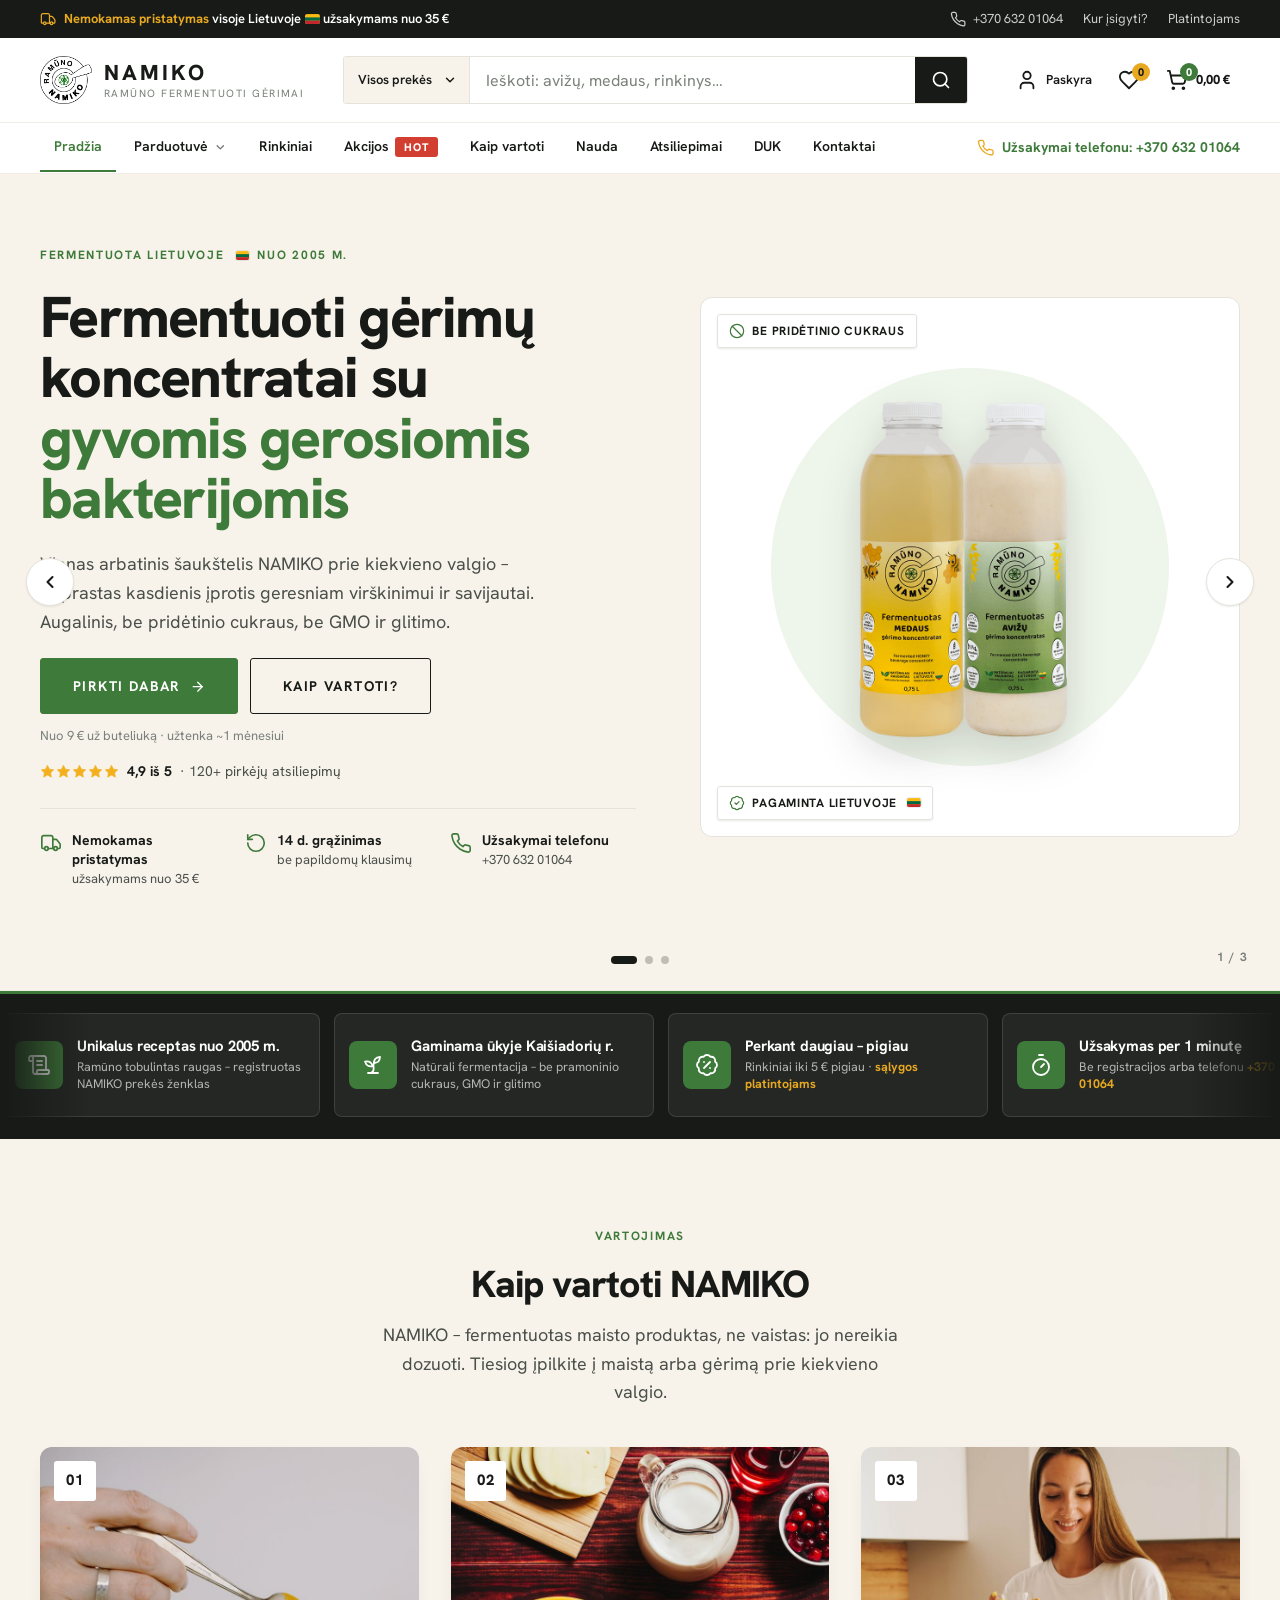
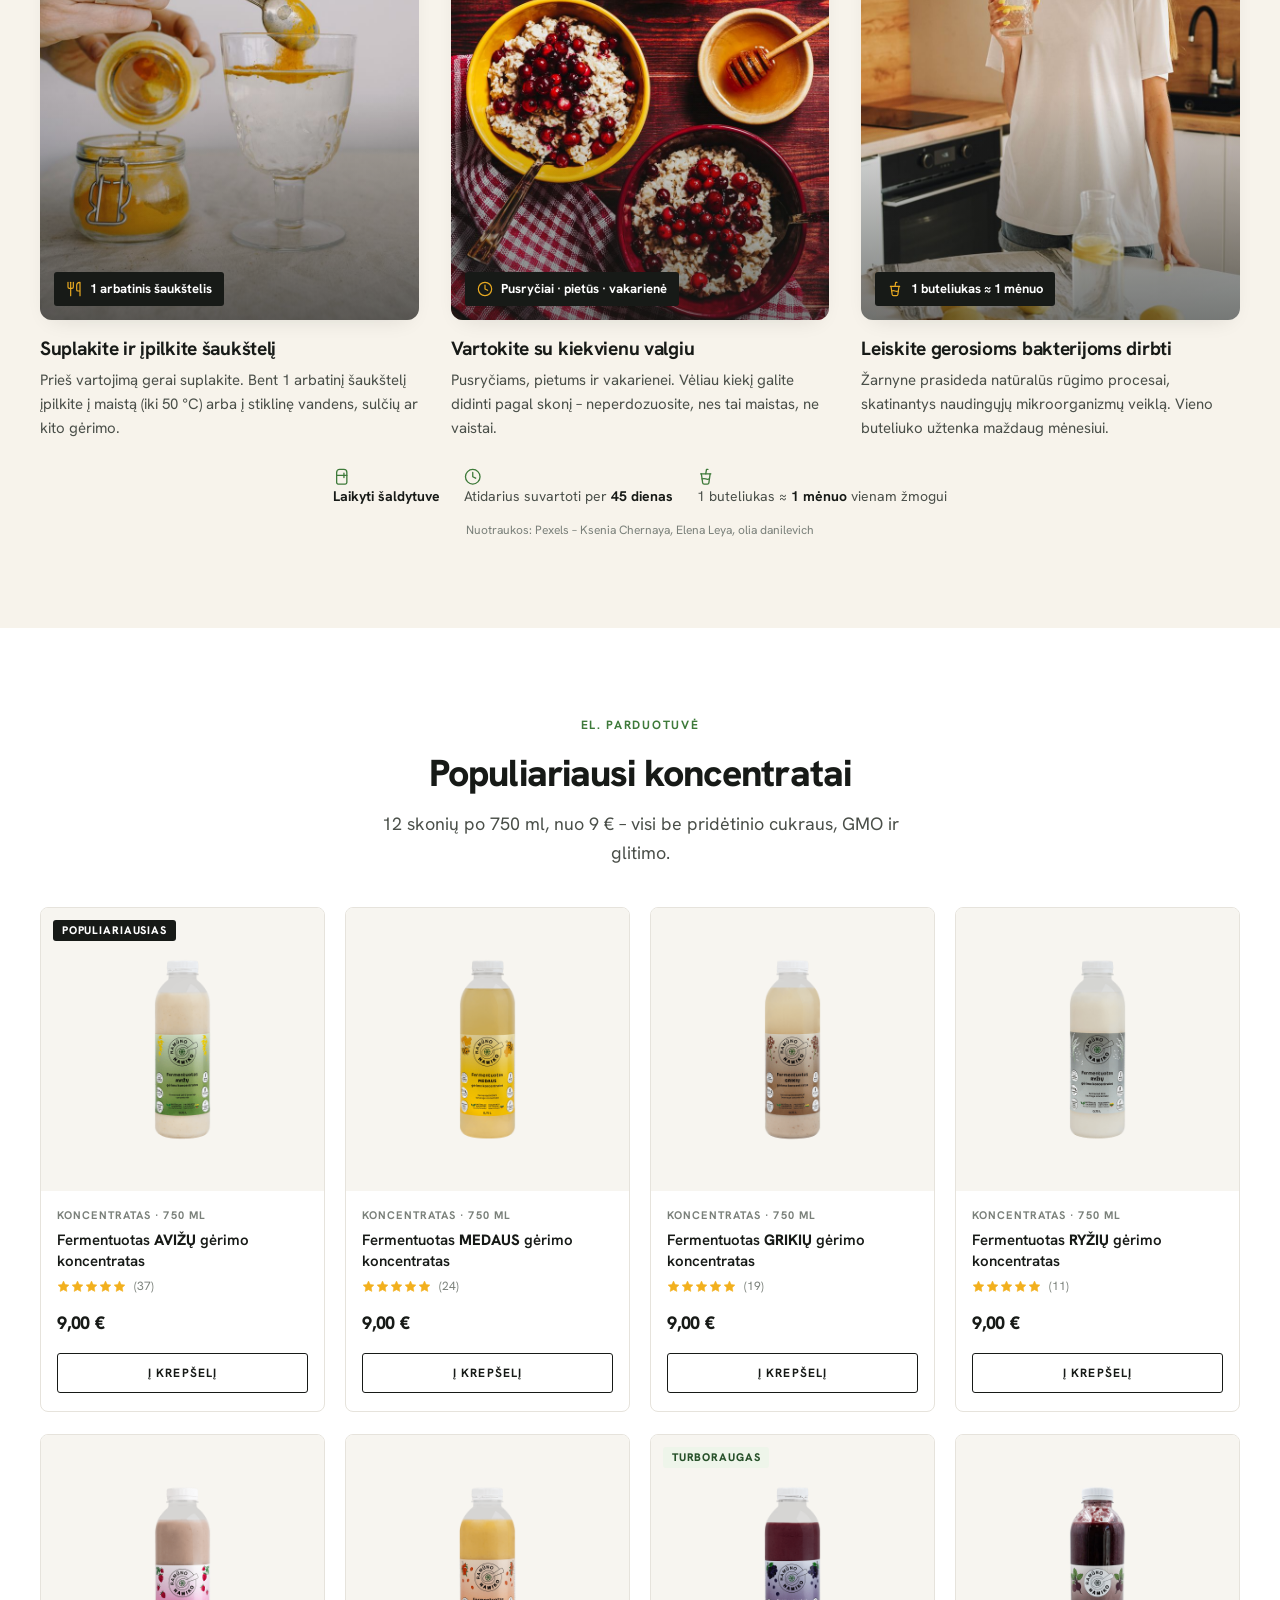
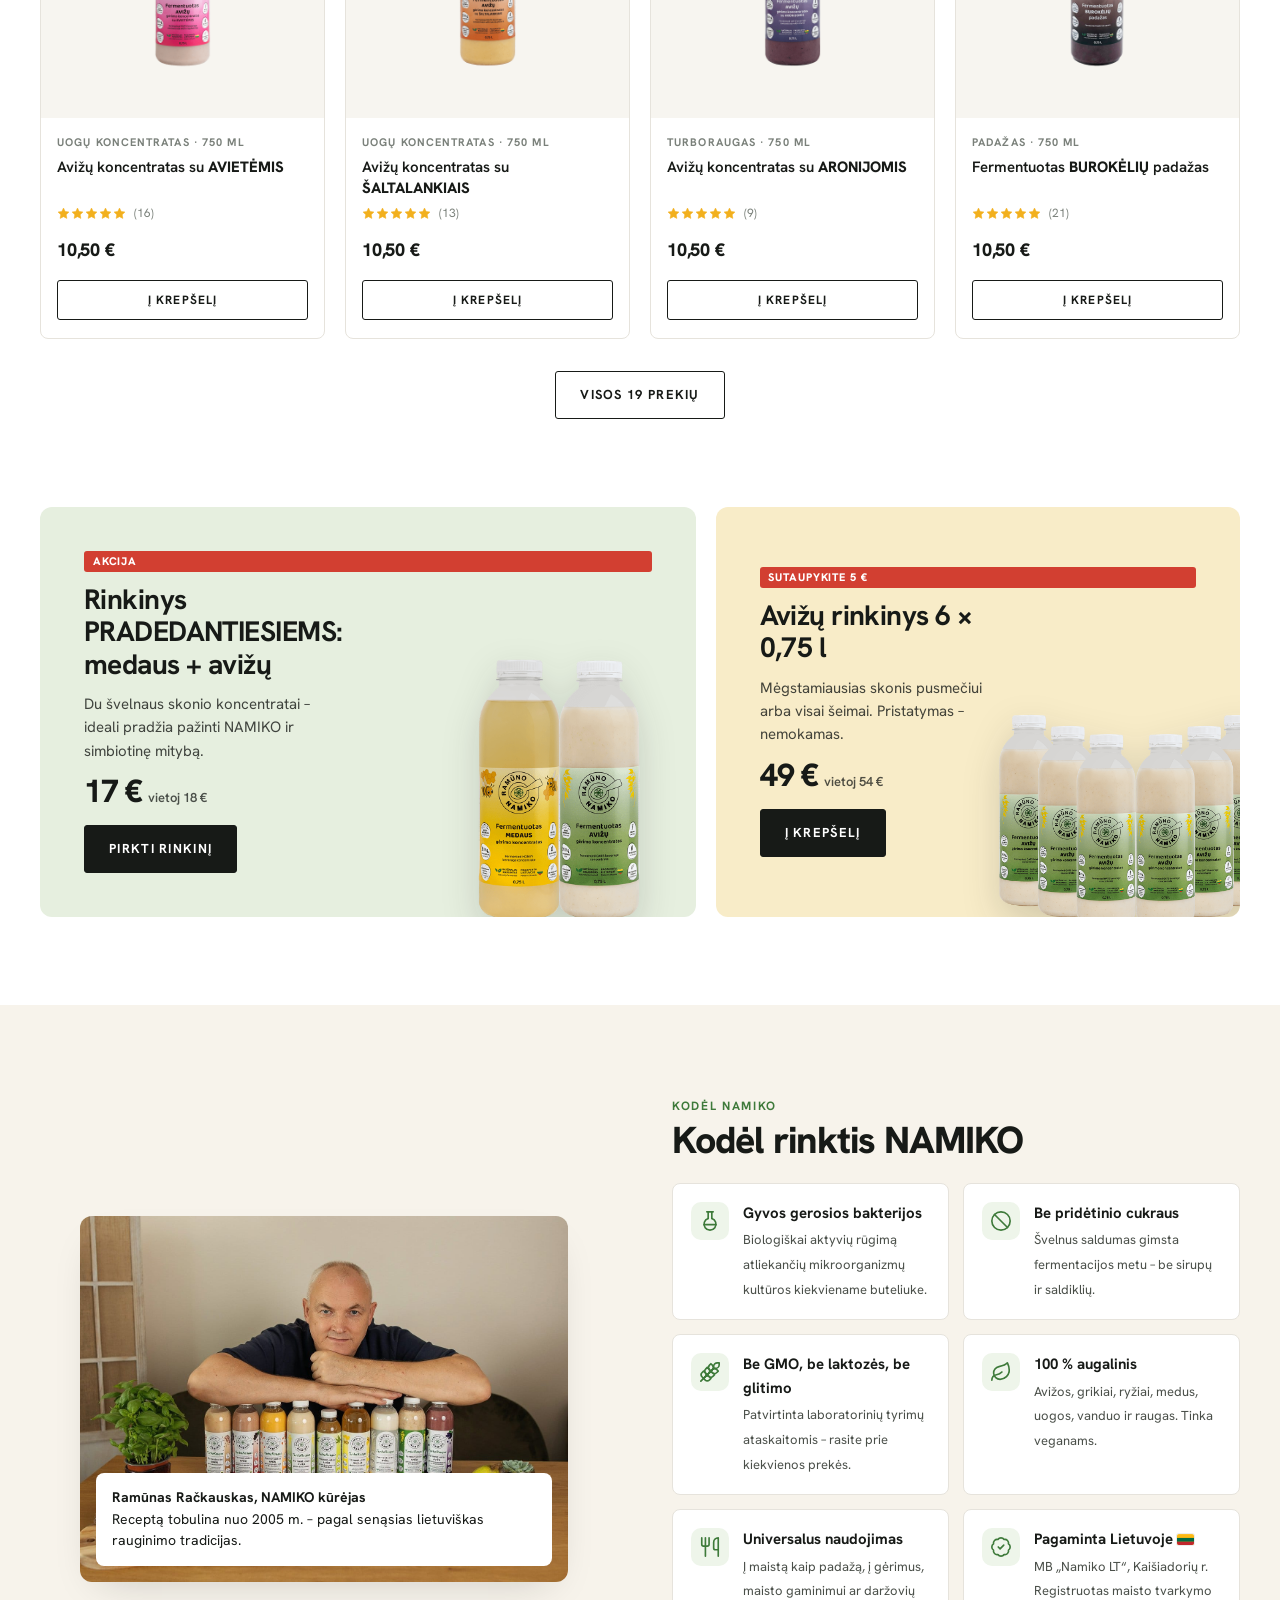
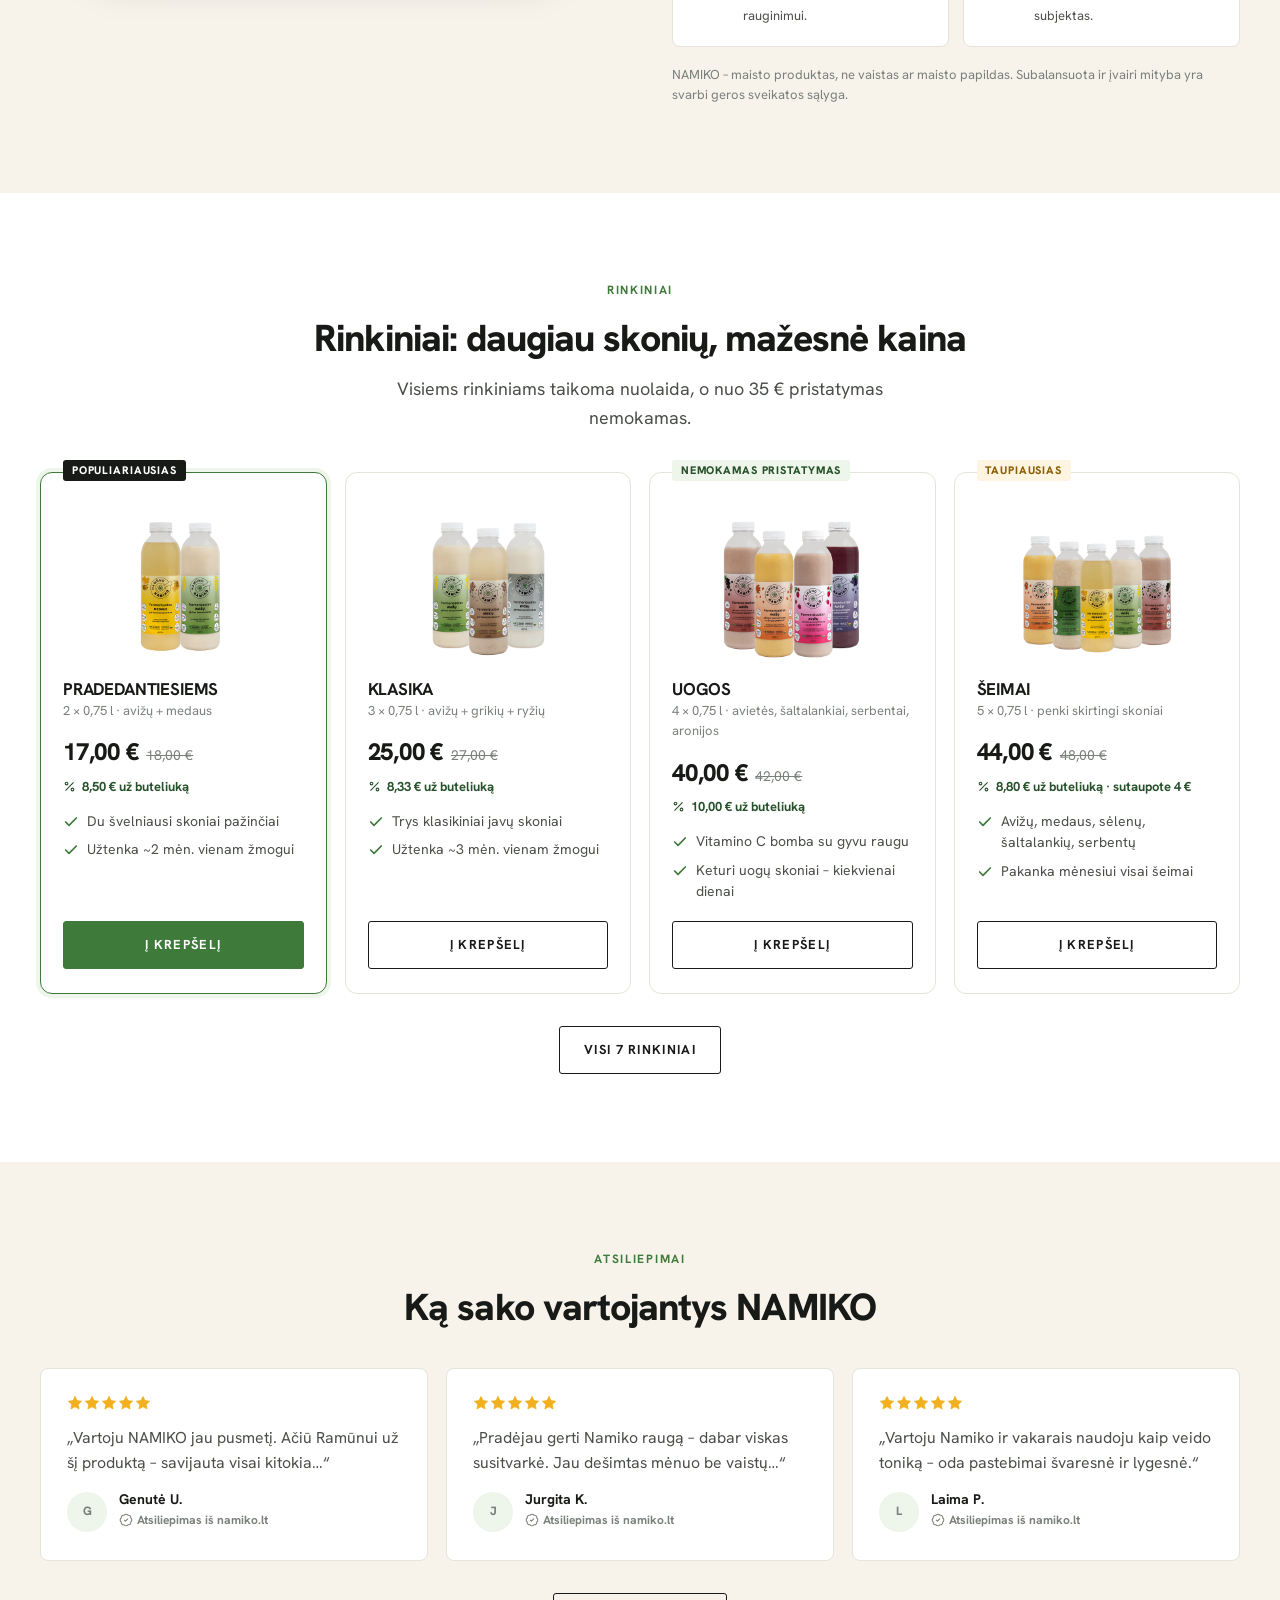
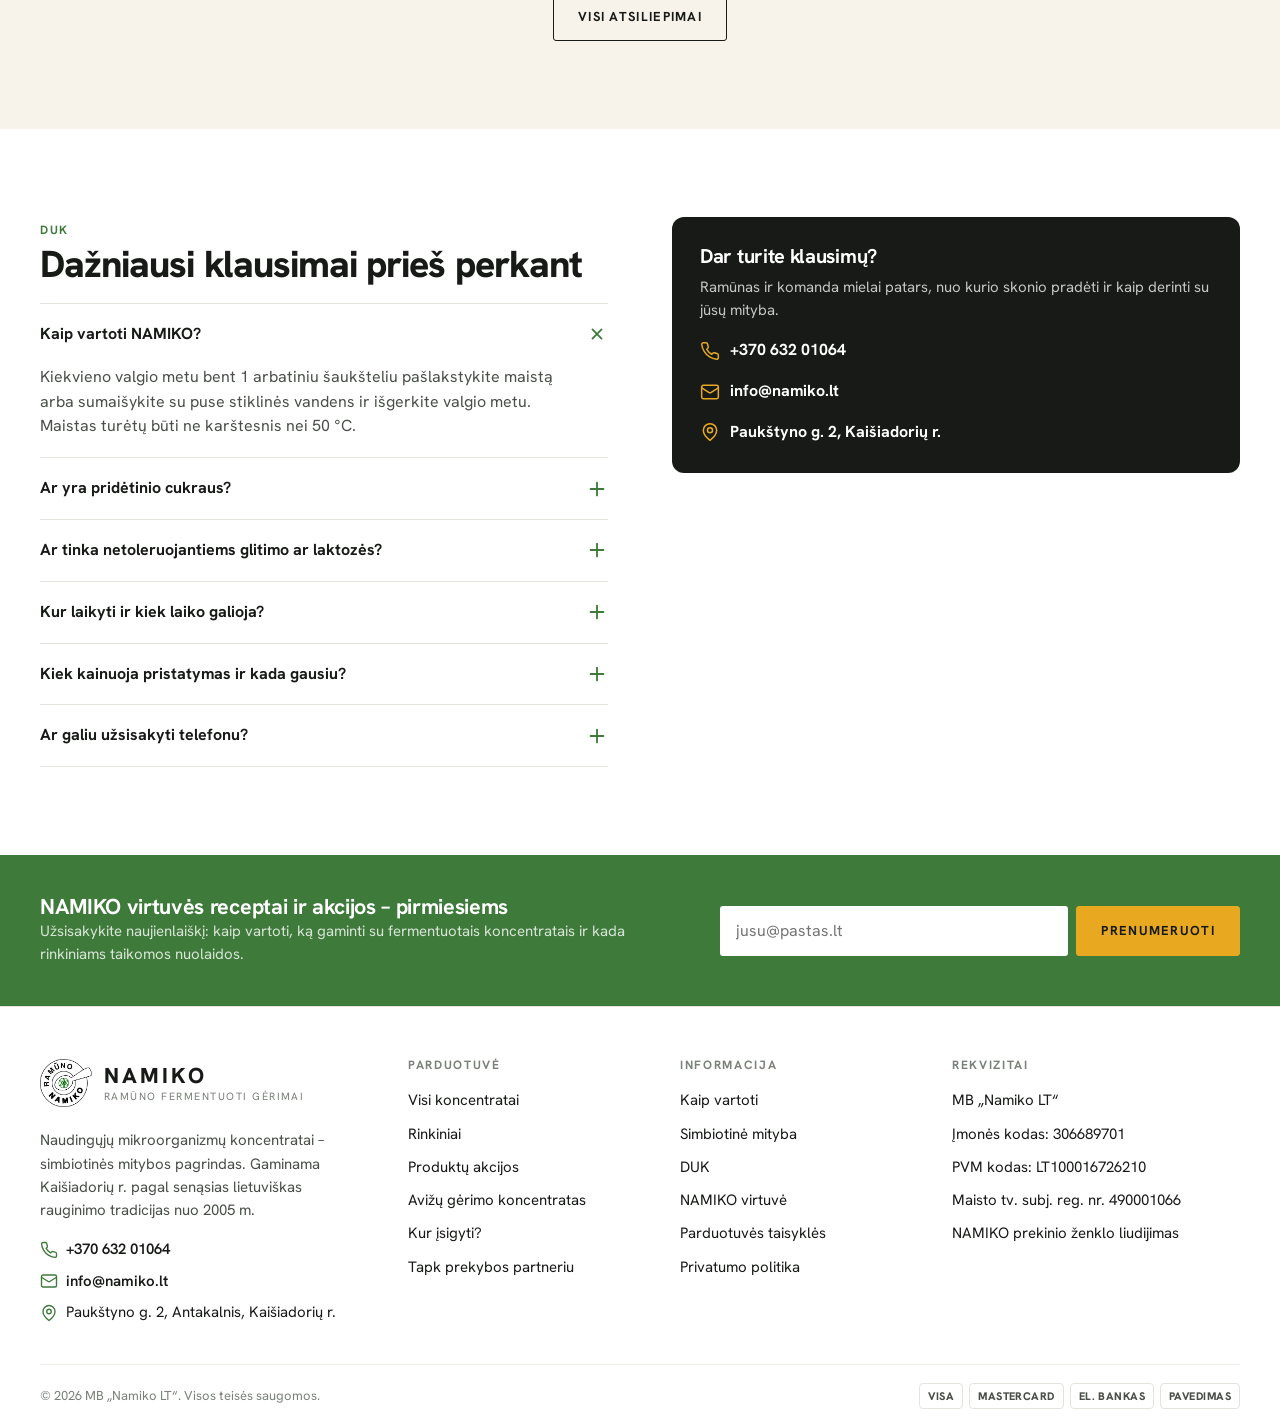
==== commit 8483cdc6: "Pagrindinio puslapio hero – XStore karuselė (V1) Pirma skaidrė: prekės ženklo žinutė, įvertinimas ir" ====
--- a/index.html
+++ b/index.html
@@ -14,7 +14,7 @@
 <link rel="preconnect" href="https://fonts.googleapis.com">
 <link rel="preconnect" href="https://fonts.gstatic.com" crossorigin>
 <link href="https://fonts.googleapis.com/css2?family=Hanken+Grotesk:ital,wght@0,400;0,500;0,600;0,700;0,800;1,400&display=swap" rel="stylesheet">
-<link rel="stylesheet" href="assets/css/style.css?v=11">
+<link rel="stylesheet" href="assets/css/style.css?v=12">
 <link rel="preload" as="image" href="assets/img/pradedanciuju-new.png" fetchpriority="high">
 </head>
 <body class="has-mobile-cta">
@@ -151,31 +151,78 @@
 
 <main>
   <!-- ============ HERO: kas parduodama + kokia nauda ============ -->
-  <section class="hero" aria-labelledby="hero-title">
-    <div class="container">
-      <div class="hero-copy">
-        <span class="eyebrow">Fermentuota Lietuvoje<svg class="flag-lt" aria-hidden="true"><use href="#i-flag-lt"></use></svg> nuo 2005 m.</span>
-        <h1 class="h1" id="hero-title">Fermentuoti gėrimų koncentratai su <em>gyvomis gerosiomis bakterijomis</em></h1>
-        <p class="lead">Vienas arbatinis šaukštelis NAMIKO prie kiekvieno valgio – paprastas kasdienis įprotis geresniam virškinimui ir savijautai. Augalinis, be pridėtinio cukraus, be GMO ir glitimo.</p>
-        <div class="hero-ctas">
-          <a class="btn btn-primary btn-lg" href="#prekes">Pirkti dabar <svg class="icon"><use href="#i-arrow"></use></svg></a>
-          <a class="btn btn-outline btn-lg" href="#kaip-vartoti">Kaip vartoti?</a>
-          <span class="muted">Nuo 9 € už buteliuką · užtenka ~1 mėnesiui</span>
+  <!-- ============ HERO: XStore karuselė (V1) ============ -->
+  <section class="hv1" id="hero" aria-roledescription="karuselė" aria-label="NAMIKO pasiūlymai" data-slider>
+    <div class="hv1-track">
+      <div class="hv1-slide is-active" role="group" aria-label="1 iš 3">
+        <div class="container">
+          <div class="hero-copy">
+            <span class="eyebrow">Fermentuota Lietuvoje<svg class="flag-lt" aria-hidden="true"><use href="#i-flag-lt"></use></svg> nuo 2005 m.</span>
+            <h1 class="h1" id="hero-title">Fermentuoti gėrimų koncentratai su <em>gyvomis gerosiomis bakterijomis</em></h1>
+            <p class="lead">Vienas arbatinis šaukštelis NAMIKO prie kiekvieno valgio – paprastas kasdienis įprotis geresniam virškinimui ir savijautai. Augalinis, be pridėtinio cukraus, be GMO ir glitimo.</p>
+            <div class="hero-ctas">
+              <a class="btn btn-primary btn-lg" href="#prekes">Pirkti dabar <svg class="icon"><use href="#i-arrow"></use></svg></a>
+              <a class="btn btn-outline btn-lg" href="#kaip-vartoti">Kaip vartoti?</a>
+              <span class="muted">Nuo 9 € už buteliuką · užtenka ~1 mėnesiui</span>
+            </div>
+            <!-- DEMO DUOMENYS: įvertinimą ir atsiliepimų skaičių pakeisti tikrais -->
+            <p class="hero-rating"><span class="stars" aria-label="Įvertinimas 4,9 iš 5"><svg class="icon"><use href="#i-star"></use></svg><svg class="icon"><use href="#i-star"></use></svg><svg class="icon"><use href="#i-star"></use></svg><svg class="icon"><use href="#i-star"></use></svg><svg class="icon"><use href="#i-star"></use></svg></span><b>4,9 iš 5</b><span>· 120+ pirkėjų atsiliepimų</span></p>
+            <ul class="hero-benefits">
+              <li class="hero-benefit"><svg class="icon"><use href="#i-truck"></use></svg><div><b>Nemokamas pristatymas</b><span>užsakymams nuo 35 €</span></div></li>
+              <li class="hero-benefit"><svg class="icon"><use href="#i-return"></use></svg><div><b>14 d. grąžinimas</b><span>be papildomų klausimų</span></div></li>
+              <li class="hero-benefit"><svg class="icon"><use href="#i-phone"></use></svg><div><b>Užsakymai telefonu</b><span>+370 632 01064</span></div></li>
+            </ul>
+          </div>
+          <div class="hero-visual">
+            <img class="hero-product" src="assets/img/pradedanciuju-new.png" alt="NAMIKO medaus ir avižų gėrimų koncentratai" width="1024" height="1024" fetchpriority="high">
+            <span class="hero-label hero-label--tl"><svg class="icon"><use href="#i-ban"></use></svg>Be pridėtinio cukraus</span>
+            <span class="hero-label hero-label--bl"><svg class="icon"><use href="#i-badge"></use></svg>Pagaminta Lietuvoje<svg class="flag-lt" aria-hidden="true"><use href="#i-flag-lt"></use></svg></span>
+          </div>
         </div>
-        <!-- DEMO DUOMENYS: įvertinimą ir atsiliepimų skaičių pakeisti tikrais -->
-        <p class="hero-rating"><span class="stars" aria-label="Įvertinimas 4,9 iš 5"><svg class="icon"><use href="#i-star"></use></svg><svg class="icon"><use href="#i-star"></use></svg><svg class="icon"><use href="#i-star"></use></svg><svg class="icon"><use href="#i-star"></use></svg><svg class="icon"><use href="#i-star"></use></svg></span><b>4,9 iš 5</b><span>· 120+ pirkėjų atsiliepimų</span></p>
-        <ul class="hero-benefits">
-          <li class="hero-benefit"><svg class="icon"><use href="#i-truck"></use></svg><div><b>Nemokamas pristatymas</b><span>užsakymams nuo 35 €</span></div></li>
-          <li class="hero-benefit"><svg class="icon"><use href="#i-return"></use></svg><div><b>14 d. grąžinimas</b><span>be papildomų klausimų</span></div></li>
-          <li class="hero-benefit"><svg class="icon"><use href="#i-phone"></use></svg><div><b>Užsakymai telefonu</b><span>+370 632 01064</span></div></li>
-        </ul>
-      </div>
-      <div class="hero-visual">
-        <img class="hero-product" src="assets/img/pradedanciuju-new.png" alt="NAMIKO fermentuoti medaus ir avižų gėrimų koncentratai, 2 buteliukai po 0,75 l" width="1024" height="1024" fetchpriority="high">
-        <span class="hero-label hero-label--tl"><svg class="icon"><use href="#i-ban"></use></svg>Be pridėtinio cukraus</span>
-        <span class="hero-label hero-label--bl"><svg class="icon"><use href="#i-badge"></use></svg>Pagaminta Lietuvoje<svg class="flag-lt" aria-hidden="true"><use href="#i-flag-lt"></use></svg></span>
-      </div>
-    </div>
+      </div>
+      <div class="hv1-slide hv1-slide--green" role="group" aria-label="2 iš 3" aria-hidden="true">
+        <div class="container">
+          <div class="hv1-promo">
+            <span><span class="badge badge-sale">Akcija</span></span>
+            <h2 class="h1">Rinkinys PRADEDANTIESIEMS: medaus + avižų</h2>
+            <p class="lead">Du švelniausi skoniai pažinčiai su NAMIKO. Užtenka maždaug dviem mėnesiams vienam žmogui.</p>
+            <div class="hv1-price"><span class="price">17,00 €</span><span class="price-old">18,00 €</span><span class="muted">2 × 0,75 l</span></div>
+            <ul>
+              <li><svg class="icon"><use href="#i-check"></use></svg>8,50 € už buteliuką</li>
+              <li><svg class="icon"><use href="#i-check"></use></svg>Be pridėtinio cukraus, GMO ir glitimo</li>
+            </ul>
+            <div class="hero-ctas"><button class="btn btn-primary btn-lg" type="button" data-add="Rinkinys PRADEDANTIESIEMS" data-price="17">Į krepšelį</button><a class="btn btn-outline btn-lg" href="#rinkiniai">Visi rinkiniai</a></div>
+          </div>
+          <div class="hero-visual">
+            <img class="hero-product" src="assets/img/pradedanciuju-new.png" alt="Rinkinys PRADEDANTIESIEMS" width="1024" height="1024" loading="lazy">
+            <span class="hero-label hero-label--tl"><svg class="icon"><use href="#i-percent"></use></svg>Sutaupote 1 €</span>
+          </div>
+        </div>
+      </div>
+      <div class="hv1-slide hv1-slide--honey" role="group" aria-label="3 iš 3" aria-hidden="true">
+        <div class="container">
+          <div class="hv1-promo">
+            <span><span class="badge badge-sale">Sutaupykite 5 €</span></span>
+            <h2 class="h1">Avižų rinkinys 6 × 0,75 l – pusmečiui arba visai šeimai</h2>
+            <p class="lead">Populiariausias skonis didesne pakuote. Pristatymas visoje Lietuvoje<svg class="flag-lt" aria-hidden="true"><use href="#i-flag-lt"></use></svg> – nemokamas.</p>
+            <div class="hv1-price"><span class="price">49,00 €</span><span class="price-old">54,00 €</span><span class="muted">8,17 € už buteliuką</span></div>
+            <div class="hero-ctas"><button class="btn btn-primary btn-lg" type="button" data-add="Avižų rinkinys 6 × 0,75 l" data-price="49">Į krepšelį</button><a class="btn btn-outline btn-lg" href="preke.html">Apie avižų koncentratą</a></div>
+          </div>
+          <div class="hero-visual">
+            <img class="hero-product" src="assets/img/Avizu62.png" alt="Avižų koncentratų rinkinys 6 × 0,75 l" width="1024" height="1024" loading="lazy">
+            <span class="hero-label hero-label--bl"><svg class="icon"><use href="#i-truck"></use></svg>Nemokamas pristatymas</span>
+          </div>
+        </div>
+      </div>
+    </div>
+    <button class="hv1-arrow hv1-arrow--prev" type="button" data-dir="-" aria-label="Ankstesnė skaidrė"><svg class="icon"><use href="#i-chev-l"></use></svg></button>
+    <button class="hv1-arrow hv1-arrow--next" type="button" data-dir="+" aria-label="Kita skaidrė"><svg class="icon"><use href="#i-chev-r"></use></svg></button>
+    <div class="hv1-dots" role="tablist" aria-label="Skaidrės">
+      <button class="hv1-dot" type="button" aria-current="true" aria-label="1 skaidrė"></button>
+      <button class="hv1-dot" type="button" aria-current="false" aria-label="2 skaidrė"></button>
+      <button class="hv1-dot" type="button" aria-current="false" aria-label="3 skaidrė"></button>
+    </div>
+    <span class="hv1-counter" data-counter>1 / 3</span>
   </section>
 
   <!-- ============ Kodėl pirkti iš NAMIKO – judanti privalumų juosta (marquee) ============ -->
@@ -662,6 +709,6 @@
 </footer>
 <div class="toast" data-toast role="status" aria-live="polite"><svg class="icon"><use href="#i-check"></use></svg><span data-toast-text></span></div>
 
-<script src="assets/js/main.js?v=11" defer></script>
+<script src="assets/js/main.js?v=12" defer></script>
 </body>
 </html>
--- a/assets/css/style.css
+++ b/assets/css/style.css
@@ -201,6 +201,38 @@
   .hero-benefits{grid-template-columns:minmax(0,1fr) minmax(0,1fr)}
 }
 @media (max-width:520px){.hero-benefits{grid-template-columns:minmax(0,1fr)}.hero-label{font-size:.6875rem;padding:7px 9px}}
+
+/* ---------- Hero karuselė (XStore slider) ---------- */
+.hv1{position:relative;background:var(--cream);border-bottom:1px solid var(--line-2);overflow:hidden}
+.hv1-track{display:grid}
+.hv1-slide{grid-area:1/1;opacity:0;visibility:hidden;transition:opacity .55s var(--ease),visibility 0s linear .55s}
+.hv1-slide.is-active{opacity:1;visibility:visible;transition:opacity .55s var(--ease)}
+.hv1-slide .container{display:grid;grid-template-columns:1.05fr .95fr;gap:clamp(24px,5vw,72px);align-items:center;padding-block:clamp(40px,6vw,72px) clamp(72px,8vw,104px)}
+.hv1-slide--green{background:#E6EFDF}
+.hv1-slide--honey{background:#F8ECC8}
+.hv1-promo{display:flex;flex-direction:column;gap:18px;max-width:560px}
+.hv1-promo .h1{font-size:clamp(1.9rem,4vw,3.1rem)}
+.hv1-price{display:flex;align-items:baseline;gap:12px}
+.hv1-price .price{font-size:clamp(2.2rem,4vw,3rem);letter-spacing:-.03em}
+.hv1-price .price-old{font-size:1.25rem}
+.hv1-promo ul{display:grid;gap:8px;font-size:.9375rem;color:var(--ink-2)}
+.hv1-promo li{display:flex;gap:10px;align-items:flex-start}
+.hv1-promo li .icon{width:18px;height:18px;color:var(--green);margin-top:3px;flex:none}
+.hv1-arrow{position:absolute;top:50%;z-index:3;width:48px;height:48px;margin-top:-24px;border-radius:50%;background:#fff;border:1px solid var(--line);display:grid;place-items:center;box-shadow:var(--shadow-sm);transition:background .2s,color .2s,border-color .2s}
+.hv1-arrow:hover{background:var(--ink);color:#fff;border-color:var(--ink)}
+.hv1-arrow .icon{width:20px;height:20px}
+.hv1-arrow--prev{left:clamp(12px,2vw,28px)}
+.hv1-arrow--next{right:clamp(12px,2vw,28px)}
+.hv1-dots{position:absolute;left:50%;bottom:26px;z-index:3;display:flex;gap:8px;transform:translateX(-50%)}
+.hv1-dot{width:8px;height:8px;border-radius:999px;background:rgba(23,26,23,.25);transition:width .3s var(--ease),background .3s}
+.hv1-dot[aria-current="true"]{width:26px;background:var(--ink)}
+.hv1-counter{position:absolute;right:clamp(16px,2.5vw,36px);bottom:24px;z-index:3;font-size:.75rem;font-weight:700;letter-spacing:.1em;color:var(--ink-3)}
+@media (max-width:960px){
+  .hv1-slide .container{grid-template-columns:minmax(0,1fr);padding-bottom:72px}
+  .hv1-slide .hero-visual{order:-1;max-width:none;justify-self:stretch;aspect-ratio:4/3}
+  .hv1-slide .hero-benefits{display:none}
+  .hv1-arrow{display:none}
+}
 
 /* ---------- Privalumų juosta „Kodėl pirkti iš NAMIKO“ – judanti (marquee) ---------- */
 .usp{position:relative;background:var(--ink);color:#fff;overflow:hidden;isolation:isolate}
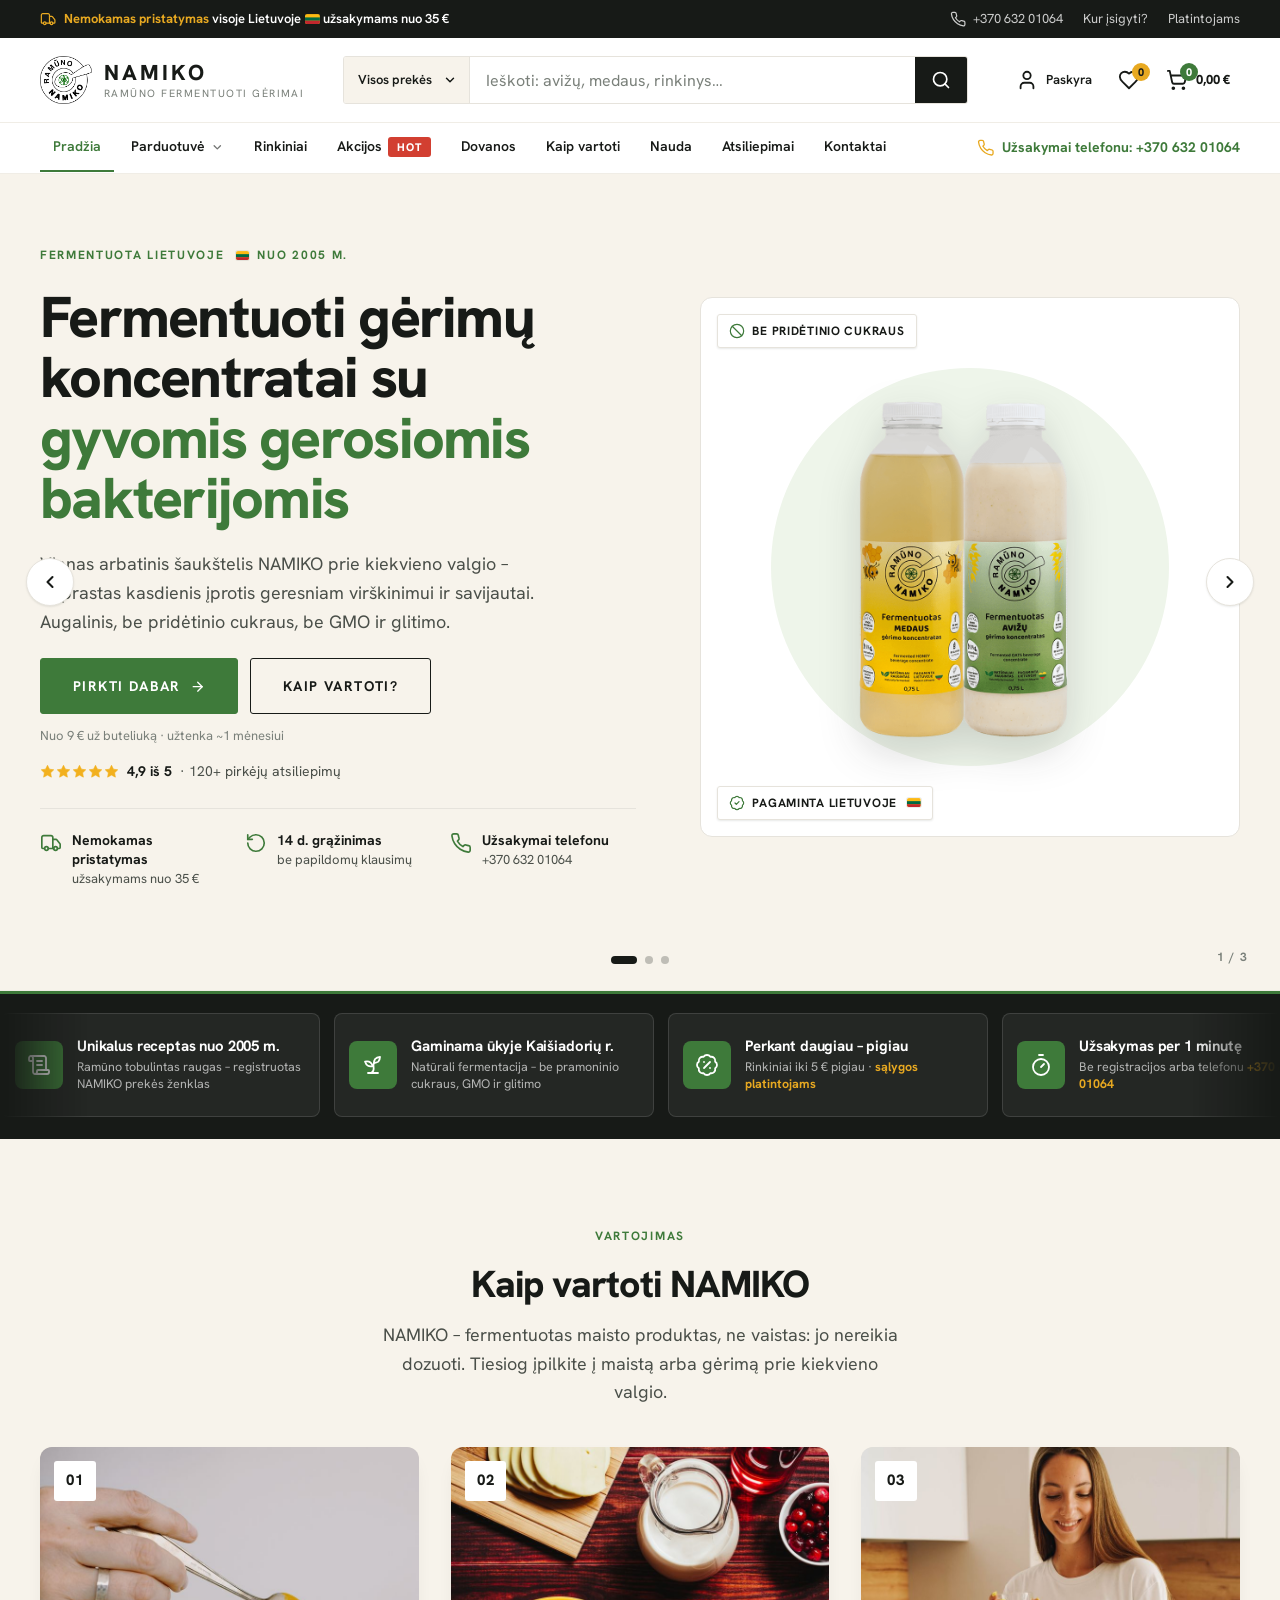
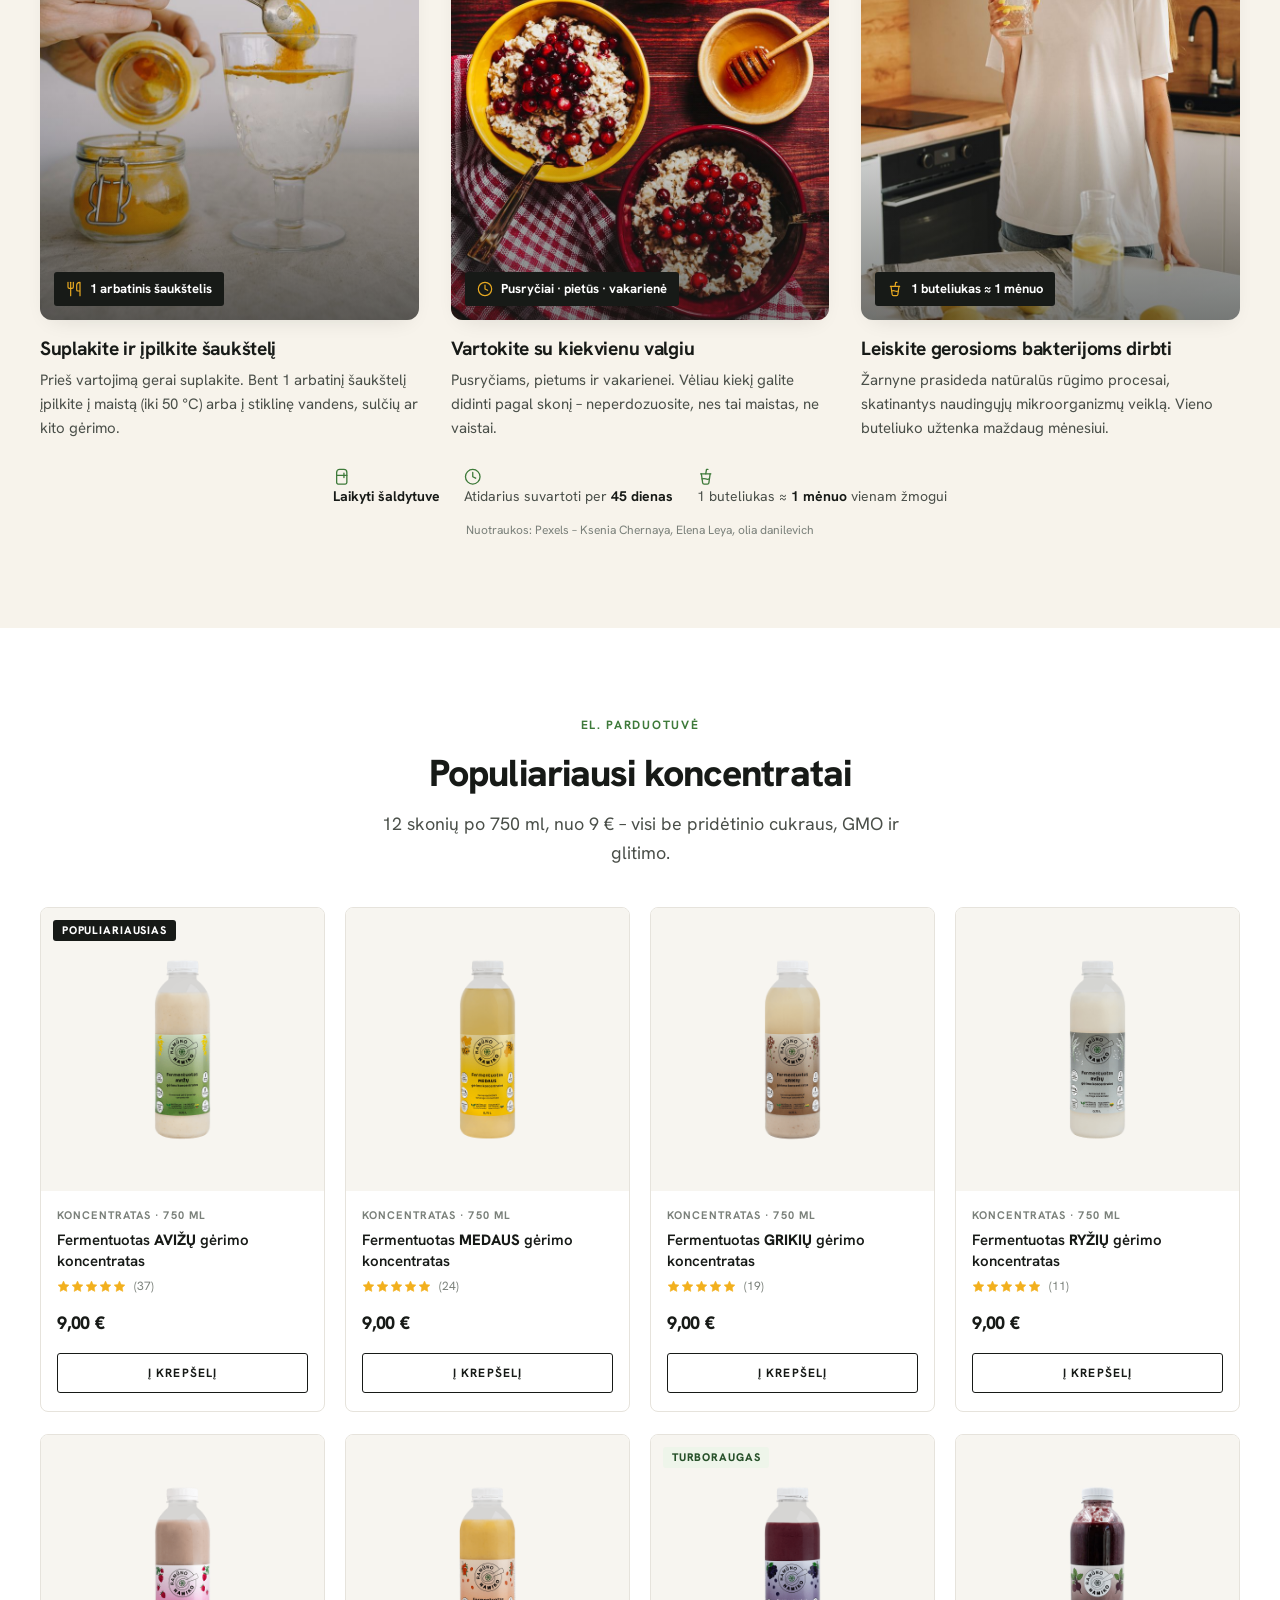
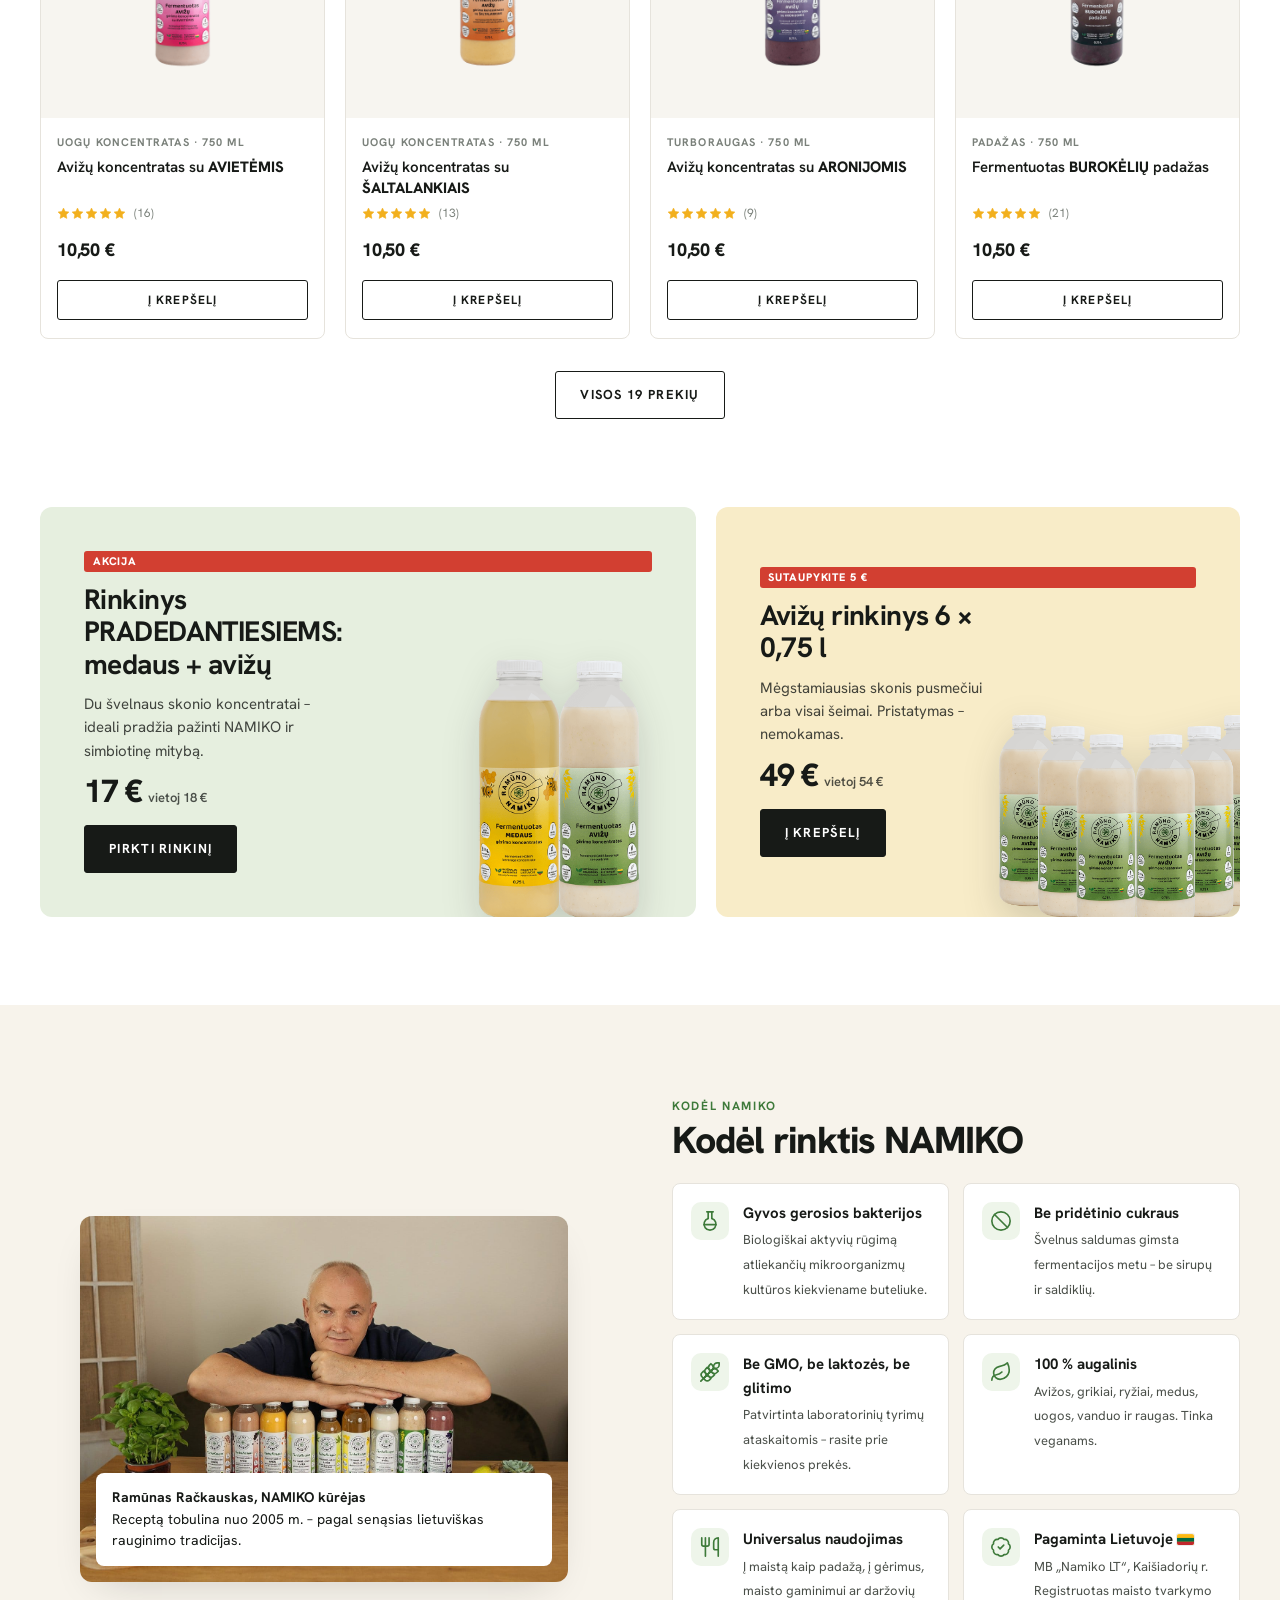
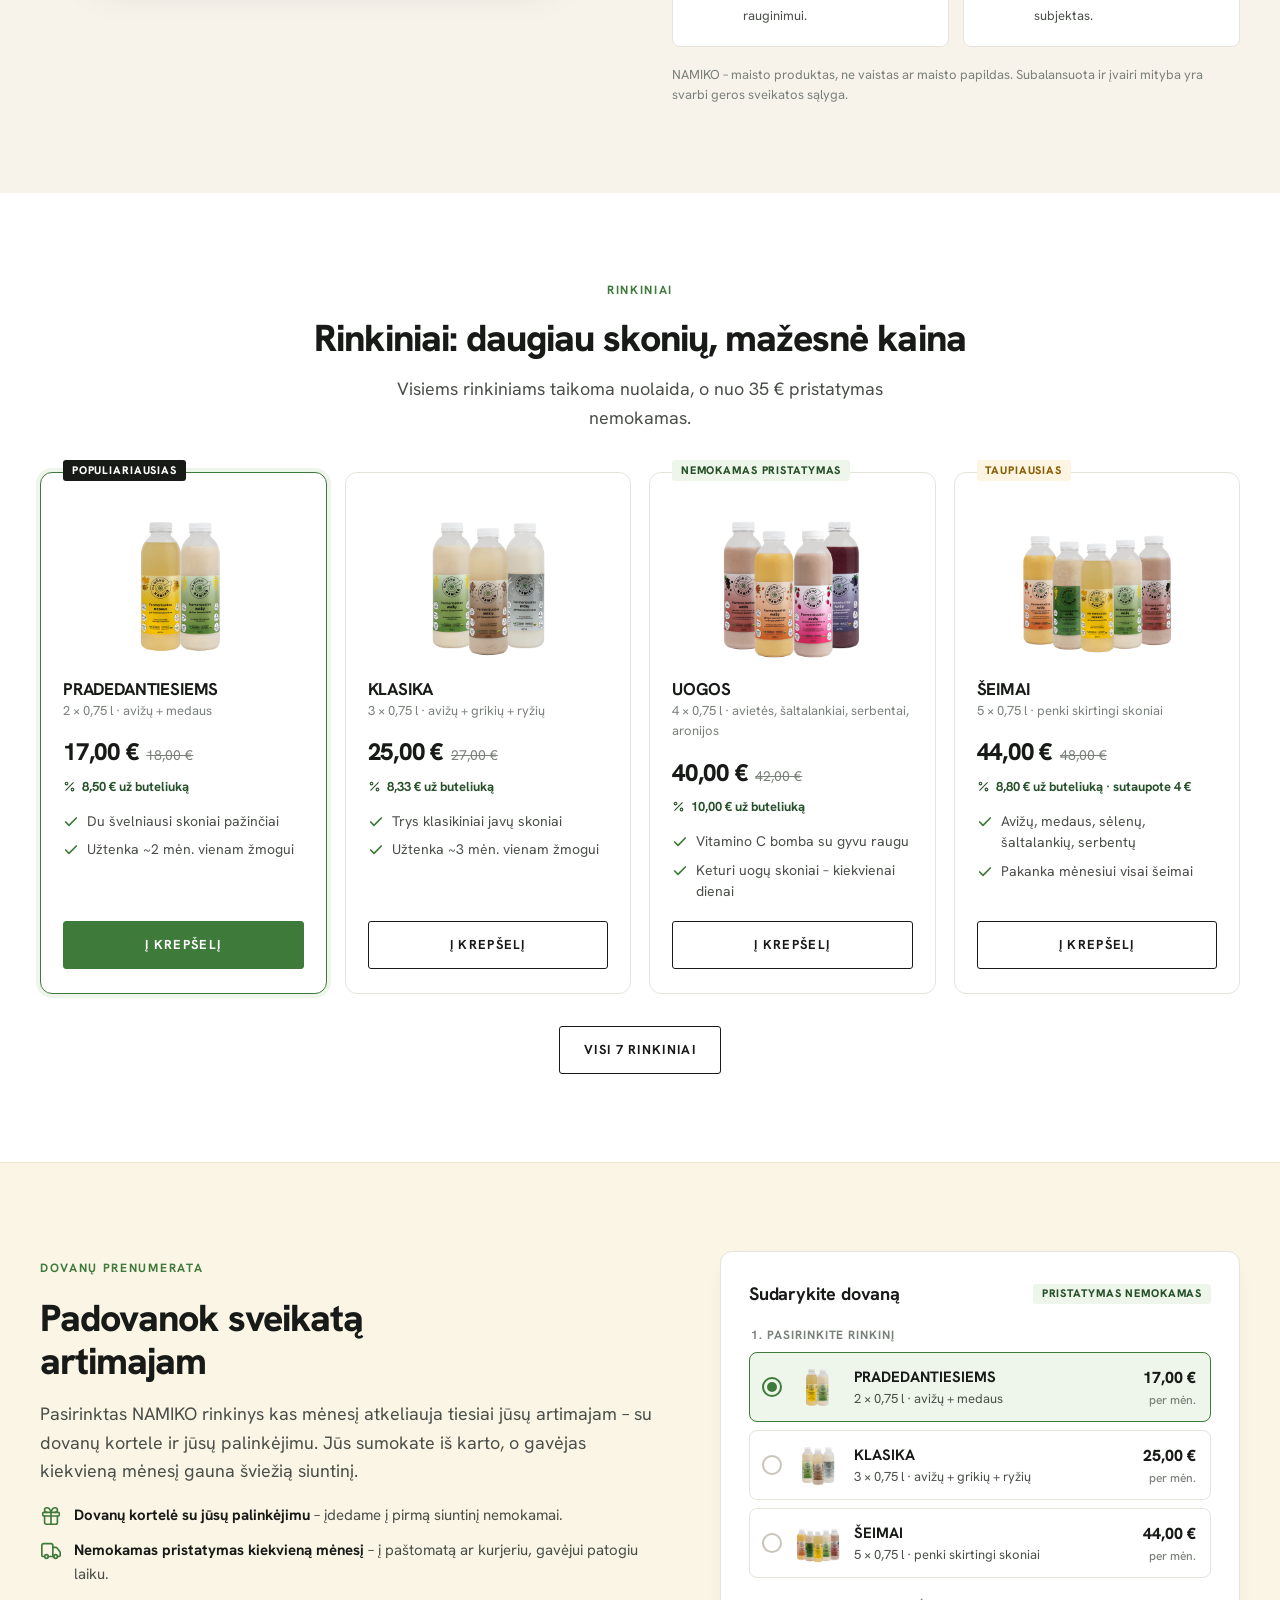
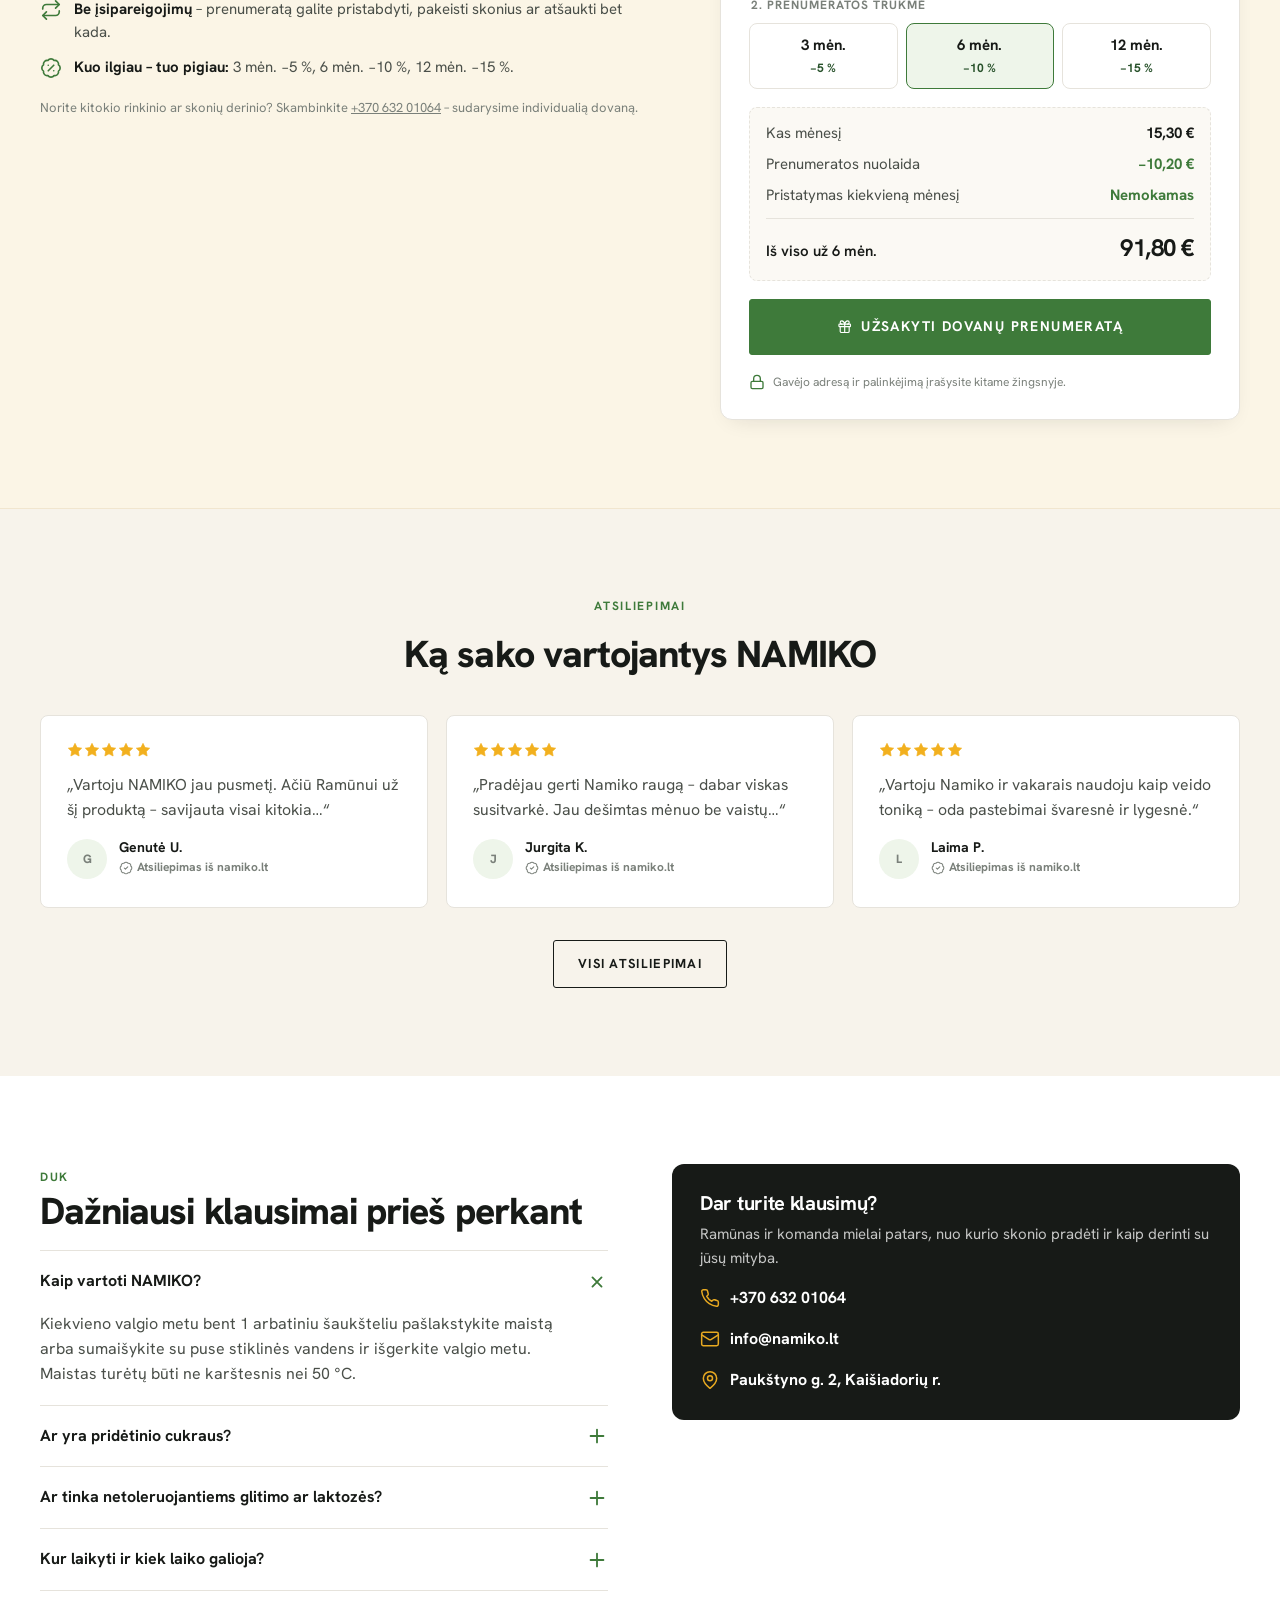
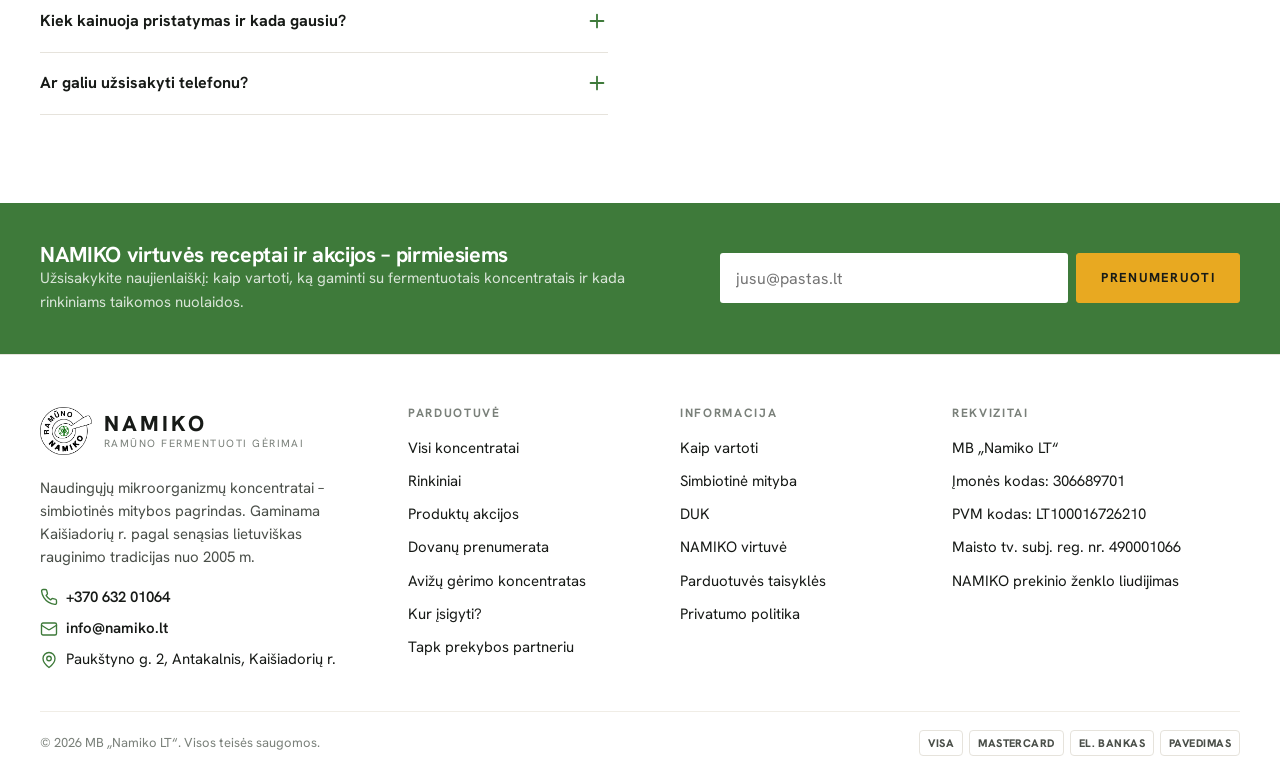
==== commit 32e47ff6: "Sekcija „Padovanok sveikatą artimajam“ – dovanų prenumerata Konfigūratorius (rinkinys + trukmė, nuol" ====
--- a/index.html
+++ b/index.html
@@ -14,7 +14,7 @@
 <link rel="preconnect" href="https://fonts.googleapis.com">
 <link rel="preconnect" href="https://fonts.gstatic.com" crossorigin>
 <link href="https://fonts.googleapis.com/css2?family=Hanken+Grotesk:ital,wght@0,400;0,500;0,600;0,700;0,800;1,400&display=swap" rel="stylesheet">
-<link rel="stylesheet" href="assets/css/style.css?v=12">
+<link rel="stylesheet" href="assets/css/style.css?v=13">
 <link rel="preload" as="image" href="assets/img/pradedanciuju-new.png" fetchpriority="high">
 </head>
 <body class="has-mobile-cta">
@@ -119,10 +119,10 @@
         <li><a href="index.html#prekes">Parduotuvė <svg class="icon"><use href="#i-chev"></use></svg></a></li>
         <li><a href="index.html#rinkiniai">Rinkiniai</a></li>
         <li><a href="index.html#rinkiniai">Akcijos <span class="badge badge-hot">Hot</span></a></li>
+        <li><a href="index.html#dovana">Dovanos</a></li>
         <li><a href="index.html#kaip-vartoti">Kaip vartoti</a></li>
         <li><a href="index.html#nauda">Nauda</a></li>
         <li><a href="index.html#atsiliepimai">Atsiliepimai</a></li>
-        <li><a href="index.html#duk">DUK</a></li>
         <li><a href="#kontaktai">Kontaktai</a></li>
       </ul>
       <a class="nav-cta" href="tel:+37063201064"><svg class="icon"><use href="#i-phone"></use></svg>Užsakymai telefonu: +370 632 01064</a>
@@ -139,6 +139,7 @@
     <a href="index.html">Pradžia <svg class="icon"><use href="#i-chev-r"></use></svg></a>
     <a href="index.html#prekes">Parduotuvė <svg class="icon"><use href="#i-chev-r"></use></svg></a>
     <a href="index.html#rinkiniai">Rinkiniai ir akcijos <svg class="icon"><use href="#i-chev-r"></use></svg></a>
+    <a href="index.html#dovana">Dovanų prenumerata <svg class="icon"><use href="#i-chev-r"></use></svg></a>
     <a href="index.html#kaip-vartoti">Kaip vartoti <svg class="icon"><use href="#i-chev-r"></use></svg></a>
     <a href="index.html#nauda">Nauda <svg class="icon"><use href="#i-chev-r"></use></svg></a>
     <a href="index.html#atsiliepimai">Atsiliepimai <svg class="icon"><use href="#i-chev-r"></use></svg></a>
@@ -248,7 +249,7 @@
           </li>
           <li class="usp-item">
             <span class="usp-icon"><svg class="icon"><use href="#i-repeat"></use></svg></span>
-            <div><b>Prenumerata kas mėnesį</b><span>Su nuolaida, bet kada sustabdoma · <a href="preke.html">užsisakyti</a></span></div>
+            <div><b>Prenumerata kas mėnesį</b><span>Su nuolaida, bet kada sustabdoma · <a href="#dovana">padovanoti artimajam</a></span></div>
           </li>
           <li class="usp-item">
             <span class="usp-icon"><svg class="icon"><use href="#i-truck"></use></svg></span>
@@ -556,6 +557,68 @@
         </article>
       </div>
       <p class="section-more reveal"><a class="btn btn-outline" href="#rinkiniai">Visi 7 rinkiniai</a></p>
+    </div>
+  </section>
+
+  <!-- ============ Padovanok sveikatą artimajam – dovanų prenumerata ============ -->
+  <section class="section gift" id="dovana" aria-labelledby="gift-title">
+    <div class="container gift-grid">
+      <div class="gift-copy reveal">
+        <span class="eyebrow">Dovanų prenumerata</span>
+        <h2 class="h2" id="gift-title">Padovanok sveikatą artimajam</h2>
+        <p class="lead">Pasirinktas NAMIKO rinkinys kas mėnesį atkeliauja tiesiai jūsų artimajam – su dovanų kortele ir jūsų palinkėjimu. Jūs sumokate iš karto, o gavėjas kiekvieną mėnesį gauna šviežią siuntinį.</p>
+        <ul class="gift-points">
+          <li><svg class="icon"><use href="#i-gift"></use></svg><span><b>Dovanų kortelė su jūsų palinkėjimu</b> – įdedame į pirmą siuntinį nemokamai.</span></li>
+          <li><svg class="icon"><use href="#i-truck"></use></svg><span><b>Nemokamas pristatymas kiekvieną mėnesį</b> – į paštomatą ar kurjeriu, gavėjui patogiu laiku.</span></li>
+          <li><svg class="icon"><use href="#i-repeat"></use></svg><span><b>Be įsipareigojimų</b> – prenumeratą galite pristabdyti, pakeisti skonius ar atšaukti bet kada.</span></li>
+          <li><svg class="icon"><use href="#i-badge-percent"></use></svg><span><b>Kuo ilgiau – tuo pigiau:</b> 3 mėn. −5 %, 6 mėn. −10 %, 12 mėn. −15 %.</span></li>
+        </ul>
+        <p class="muted" style="font-size:.8125rem">Norite kitokio rinkinio ar skonių derinio? Skambinkite <a href="tel:+37063201064" style="text-decoration:underline">+370 632 01064</a> – sudarysime individualią dovaną.</p>
+      </div>
+      <!-- DEMO DUOMENYS: prenumeratos nuolaidos (5 / 10 / 15 %) – pasiūlymas, suderinti su NAMIKO -->
+      <form class="gift-box reveal" data-delay="1" data-gift-config onsubmit="return false">
+        <div class="gift-head"><b>Sudarykite dovaną</b><span class="badge badge-soft">Pristatymas nemokamas</span></div>
+        <fieldset class="gift-fieldset">
+          <legend>1. Pasirinkite rinkinį</legend>
+          <label class="gift-option">
+            <input type="radio" name="gift-set" value="pradedantiesiems" data-price="17" data-name="PRADEDANTIESIEMS, 2 × 0,75 l" checked>
+            <span class="option-radio" aria-hidden="true"></span>
+            <img src="assets/img/pradedanciuju-new.png" alt="" width="1024" height="1024" loading="lazy">
+            <span><b>PRADEDANTIESIEMS</b><small>2 × 0,75 l · avižų + medaus</small></span>
+            <span class="option-price">17,00 €<small>per mėn.</small></span>
+          </label>
+          <label class="gift-option">
+            <input type="radio" name="gift-set" value="klasika" data-price="25" data-name="KLASIKA, 3 × 0,75 l">
+            <span class="option-radio" aria-hidden="true"></span>
+            <img src="assets/img/klasika2.png" alt="" width="1024" height="1024" loading="lazy">
+            <span><b>KLASIKA</b><small>3 × 0,75 l · avižų + grikių + ryžių</small></span>
+            <span class="option-price">25,00 €<small>per mėn.</small></span>
+          </label>
+          <label class="gift-option">
+            <input type="radio" name="gift-set" value="seimai" data-price="44" data-name="ŠEIMAI, 5 × 0,75 l">
+            <span class="option-radio" aria-hidden="true"></span>
+            <img src="assets/img/seimos2-1.png" alt="" width="1024" height="1024" loading="lazy">
+            <span><b>ŠEIMAI</b><small>5 × 0,75 l · penki skirtingi skoniai</small></span>
+            <span class="option-price">44,00 €<small>per mėn.</small></span>
+          </label>
+        </fieldset>
+        <fieldset class="gift-fieldset">
+          <legend>2. Prenumeratos trukmė</legend>
+          <div class="seg">
+            <label><input type="radio" name="gift-months" value="3" data-discount="0.05"><b>3 mėn.</b><small>−5 %</small></label>
+            <label><input type="radio" name="gift-months" value="6" data-discount="0.10" checked><b>6 mėn.</b><small>−10 %</small></label>
+            <label><input type="radio" name="gift-months" value="12" data-discount="0.15"><b>12 mėn.</b><small>−15 %</small></label>
+          </div>
+        </fieldset>
+        <div class="gift-summary">
+          <div><span>Kas mėnesį</span><b data-gift-monthly>15,30 €</b></div>
+          <div><span>Prenumeratos nuolaida</span><b class="price-sale" data-gift-discount>−10,20 €</b></div>
+          <div><span>Pristatymas kiekvieną mėnesį</span><b class="price-sale">Nemokamas</b></div>
+          <div class="gift-total"><span>Iš viso už <span data-gift-months>6</span> mėn.</span><b data-gift-total>91,80 €</b></div>
+        </div>
+        <a class="btn btn-primary btn-lg btn-block" href="pirkimas.html?gift=pradedantiesiems&amp;months=6" data-gift-cta><svg class="icon"><use href="#i-gift"></use></svg>Užsakyti dovanų prenumeratą</a>
+        <p class="secure"><svg class="icon"><use href="#i-lock"></use></svg>Gavėjo adresą ir palinkėjimą įrašysite kitame žingsnyje.</p>
+      </form>
     </div>
   </section>
 
@@ -674,6 +737,7 @@
           <li><a href="index.html#prekes">Visi koncentratai</a></li>
           <li><a href="index.html#rinkiniai">Rinkiniai</a></li>
           <li><a href="index.html#rinkiniai">Produktų akcijos</a></li>
+          <li><a href="index.html#dovana">Dovanų prenumerata</a></li>
           <li><a href="preke.html">Avižų gėrimo koncentratas</a></li>
           <li><a href="#kontaktai">Kur įsigyti?</a></li>
           <li><a href="#kontaktai">Tapk prekybos partneriu</a></li>
@@ -709,6 +773,6 @@
 </footer>
 <div class="toast" data-toast role="status" aria-live="polite"><svg class="icon"><use href="#i-check"></use></svg><span data-toast-text></span></div>
 
-<script src="assets/js/main.js?v=12" defer></script>
+<script src="assets/js/main.js?v=13" defer></script>
 </body>
 </html>
--- a/assets/css/style.css
+++ b/assets/css/style.css
@@ -144,10 +144,11 @@
 .nav{border-top:1px solid var(--line-2)}
 .nav .container{display:flex;align-items:center;justify-content:space-between;gap:24px;min-height:50px}
 .nav-list{display:flex;align-items:center;gap:4px}
-.nav-list a{display:inline-flex;align-items:center;gap:.4rem;padding:12px 14px;font-size:.875rem;font-weight:600;border-bottom:2px solid transparent;transition:color .2s,border-color .2s}
+.nav-list a{display:inline-flex;align-items:center;gap:.4rem;padding:12px 13px;font-size:.875rem;font-weight:600;white-space:nowrap;border-bottom:2px solid transparent;transition:color .2s,border-color .2s}
 .nav-list a:hover,.nav-list a.is-active{color:var(--green);border-bottom-color:var(--green)}
 .nav-list .icon{width:.9em;height:.9em;opacity:.6}
-.nav-cta{display:inline-flex;align-items:center;gap:.5rem;font-size:.875rem;font-weight:700;color:var(--green)}
+.nav-cta{display:inline-flex;align-items:center;gap:.5rem;font-size:.875rem;font-weight:700;color:var(--green);white-space:nowrap}
+@media (max-width:1240px){.nav-cta{display:none}.nav-list a{padding:12px 11px}}
 .nav-cta .icon{color:var(--honey)}
 @media (max-width:960px){
   .header-main{grid-template-columns:auto 1fr auto;min-height:68px}
@@ -369,6 +370,52 @@
 .set .btn{margin-top:auto}
 @media (max-width:1100px){.sets{grid-template-columns:repeat(2,minmax(0,1fr))}}
 @media (max-width:560px){.sets{grid-template-columns:minmax(0,1fr)}}
+
+/* ---------- Dovanų prenumerata „Padovanok sveikatą artimajam“ ---------- */
+.gift{background:#FBF5E6;border-block:1px solid #F1E6CF}
+.gift-grid{display:grid;grid-template-columns:minmax(0,1fr) minmax(0,520px);gap:clamp(24px,5vw,72px);align-items:start}
+.gift-copy{display:flex;flex-direction:column;gap:18px;padding-top:8px}
+.gift-copy .h2{max-width:16ch}
+.gift-points{display:grid;gap:12px;font-size:.9375rem}
+.gift-points li{display:flex;gap:12px;align-items:flex-start}
+.gift-points .icon{width:22px;height:22px;color:var(--green);flex:none;margin-top:1px}
+.gift-points span{color:var(--ink-2)}
+.gift-points b{color:var(--ink)}
+.gift-box{display:grid;gap:18px;padding:clamp(18px,3vw,28px);background:#fff;border:1px solid var(--line);border-radius:var(--r-xl);box-shadow:var(--shadow)}
+.gift-head{display:flex;flex-wrap:wrap;align-items:center;justify-content:space-between;gap:8px 12px}
+.gift-head b{font-size:1.125rem;letter-spacing:-.01em}
+.gift-fieldset{border:0;padding:0;margin:0;display:grid;gap:8px}
+.gift-fieldset legend{font-size:.75rem;font-weight:700;letter-spacing:.08em;text-transform:uppercase;color:var(--ink-3);margin-bottom:8px}
+.gift-option{position:relative;display:grid;grid-template-columns:auto 48px minmax(0,1fr) auto;align-items:center;gap:12px;padding:10px 14px 10px 12px;border:1.5px solid var(--line);border-radius:var(--r-lg);background:#fff;cursor:pointer;transition:border-color .2s,background .2s}
+.gift-option:hover{border-color:#C9C4B8}
+.gift-option input{position:absolute;opacity:0;inset:0;cursor:pointer}
+.gift-option img{width:48px;height:48px;object-fit:contain}
+.gift-option b{display:block;font-size:.9375rem}
+.gift-option small{display:block;font-size:.8125rem;color:var(--ink-2)}
+.gift-option:has(input:checked){border-color:var(--green);background:var(--green-50)}
+.gift-option:has(input:checked) .option-radio{border-color:var(--green)}
+.gift-option:has(input:checked) .option-radio::after{transform:scale(1)}
+.gift-option .option-price small{color:var(--ink-3);font-weight:500}
+.seg{display:grid;grid-template-columns:repeat(3,minmax(0,1fr));gap:8px}
+.seg label{position:relative;display:flex;flex-direction:column;align-items:center;gap:2px;padding:10px 8px;border:1.5px solid var(--line);border-radius:var(--r-lg);background:#fff;cursor:pointer;transition:border-color .2s,background .2s}
+.seg label:hover{border-color:#C9C4B8}
+.seg input{position:absolute;opacity:0;inset:0;cursor:pointer}
+.seg b{font-size:.9375rem}
+.seg small{font-size:.75rem;font-weight:700;color:var(--green-700)}
+.seg label:has(input:checked){border-color:var(--green);background:var(--green-50)}
+.gift-summary{display:grid;gap:8px;padding:14px 16px;border:1px dashed var(--line);border-radius:var(--r-lg);background:#FBF9F4;font-size:.9375rem}
+.gift-summary div{display:flex;justify-content:space-between;gap:12px;align-items:baseline}
+.gift-summary span{color:var(--ink-2)}
+.gift-total{padding-top:10px;margin-top:2px;border-top:1px solid var(--line)}
+.gift-total span{color:var(--ink);font-weight:600}
+.gift-total b{font-size:1.5rem;letter-spacing:-.02em}
+.gift-box .secure{justify-content:flex-start}
+@media (max-width:960px){.gift-grid{grid-template-columns:minmax(0,1fr)}.gift-copy .h2{max-width:none}}
+@media (max-width:520px){.gift-option{grid-template-columns:auto minmax(0,1fr) auto;padding:10px 12px}.gift-option img{display:none}}
+
+.gift-recipient{border:1px solid var(--line);border-radius:var(--r-lg);padding:16px 18px 18px;margin-top:18px;background:#FBF9F4}
+.gift-recipient legend{display:inline-flex;align-items:center;gap:8px;padding:0 6px;font-size:.9375rem;font-weight:700}
+.gift-recipient legend .icon{width:18px;height:18px;color:var(--green)}
 
 /* ---------- Atsiliepimai ---------- */
 .reviews{display:grid;grid-template-columns:repeat(3,1fr);gap:18px}
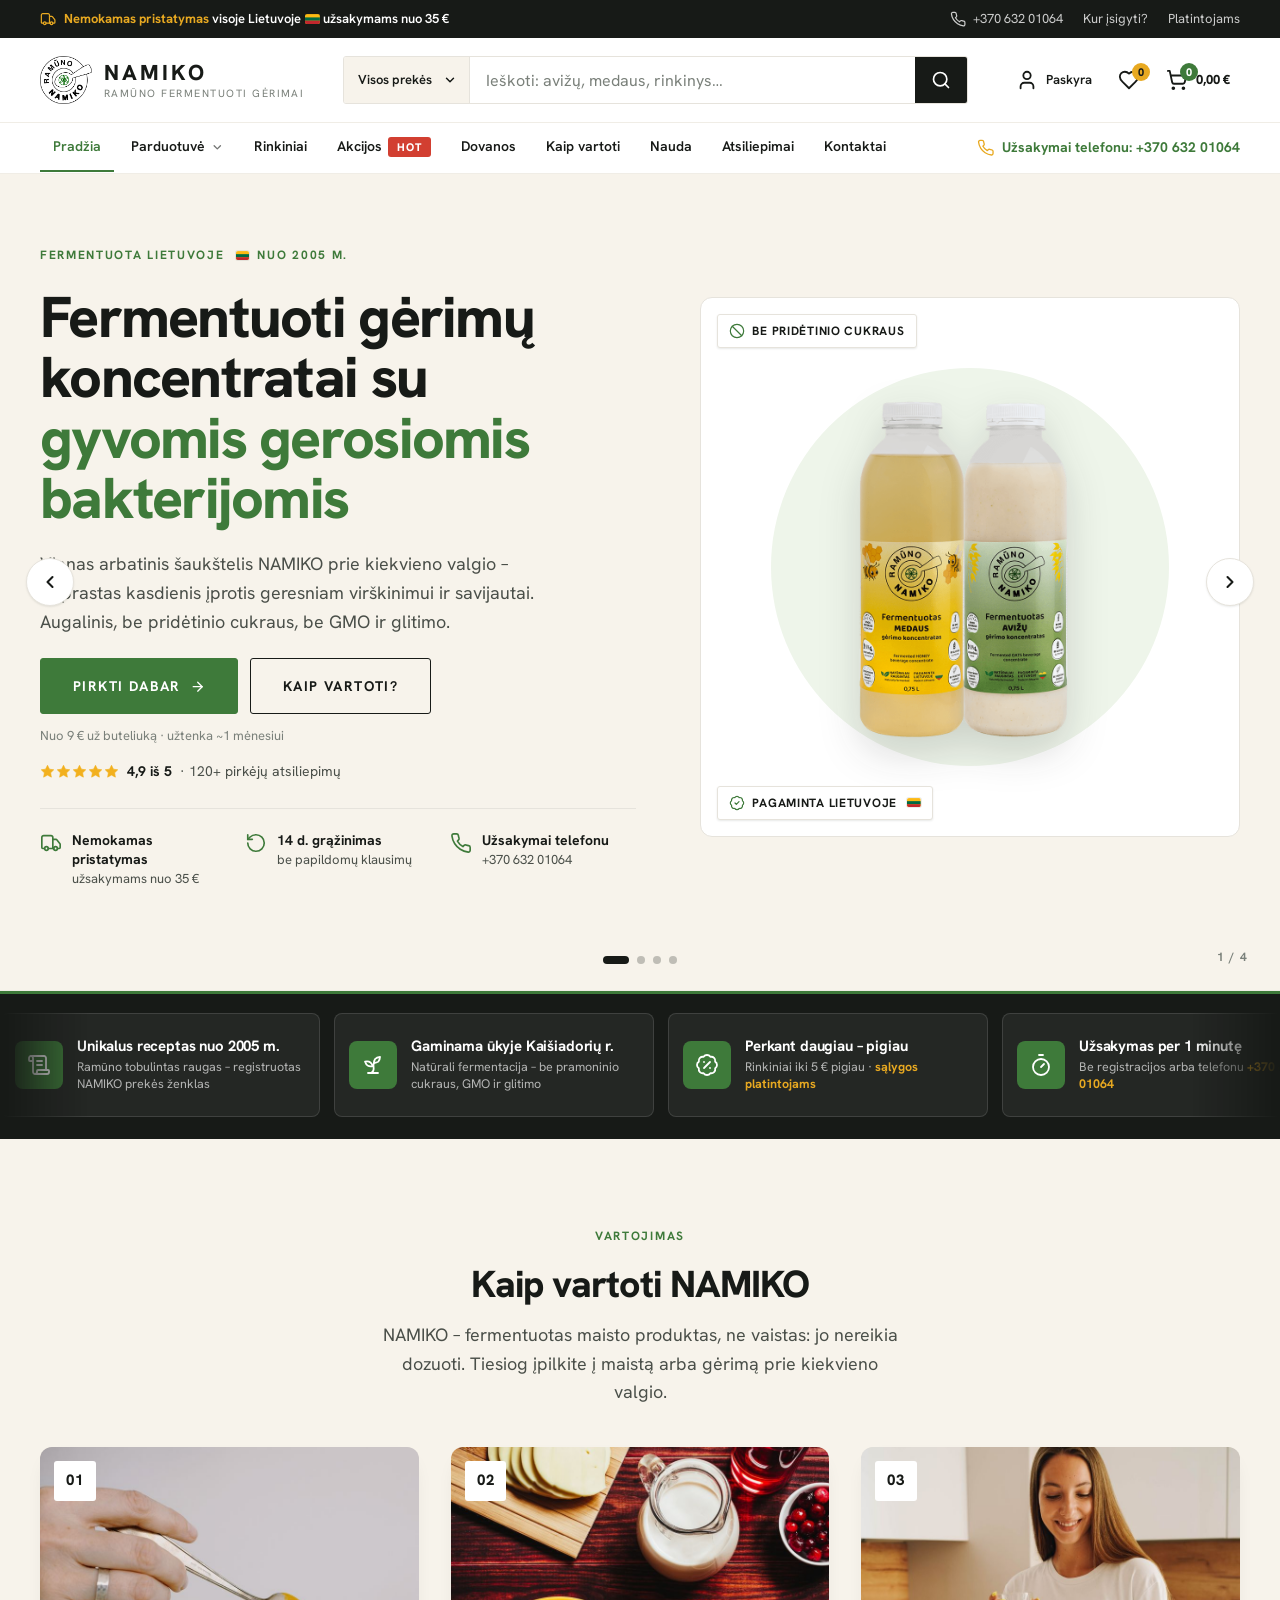
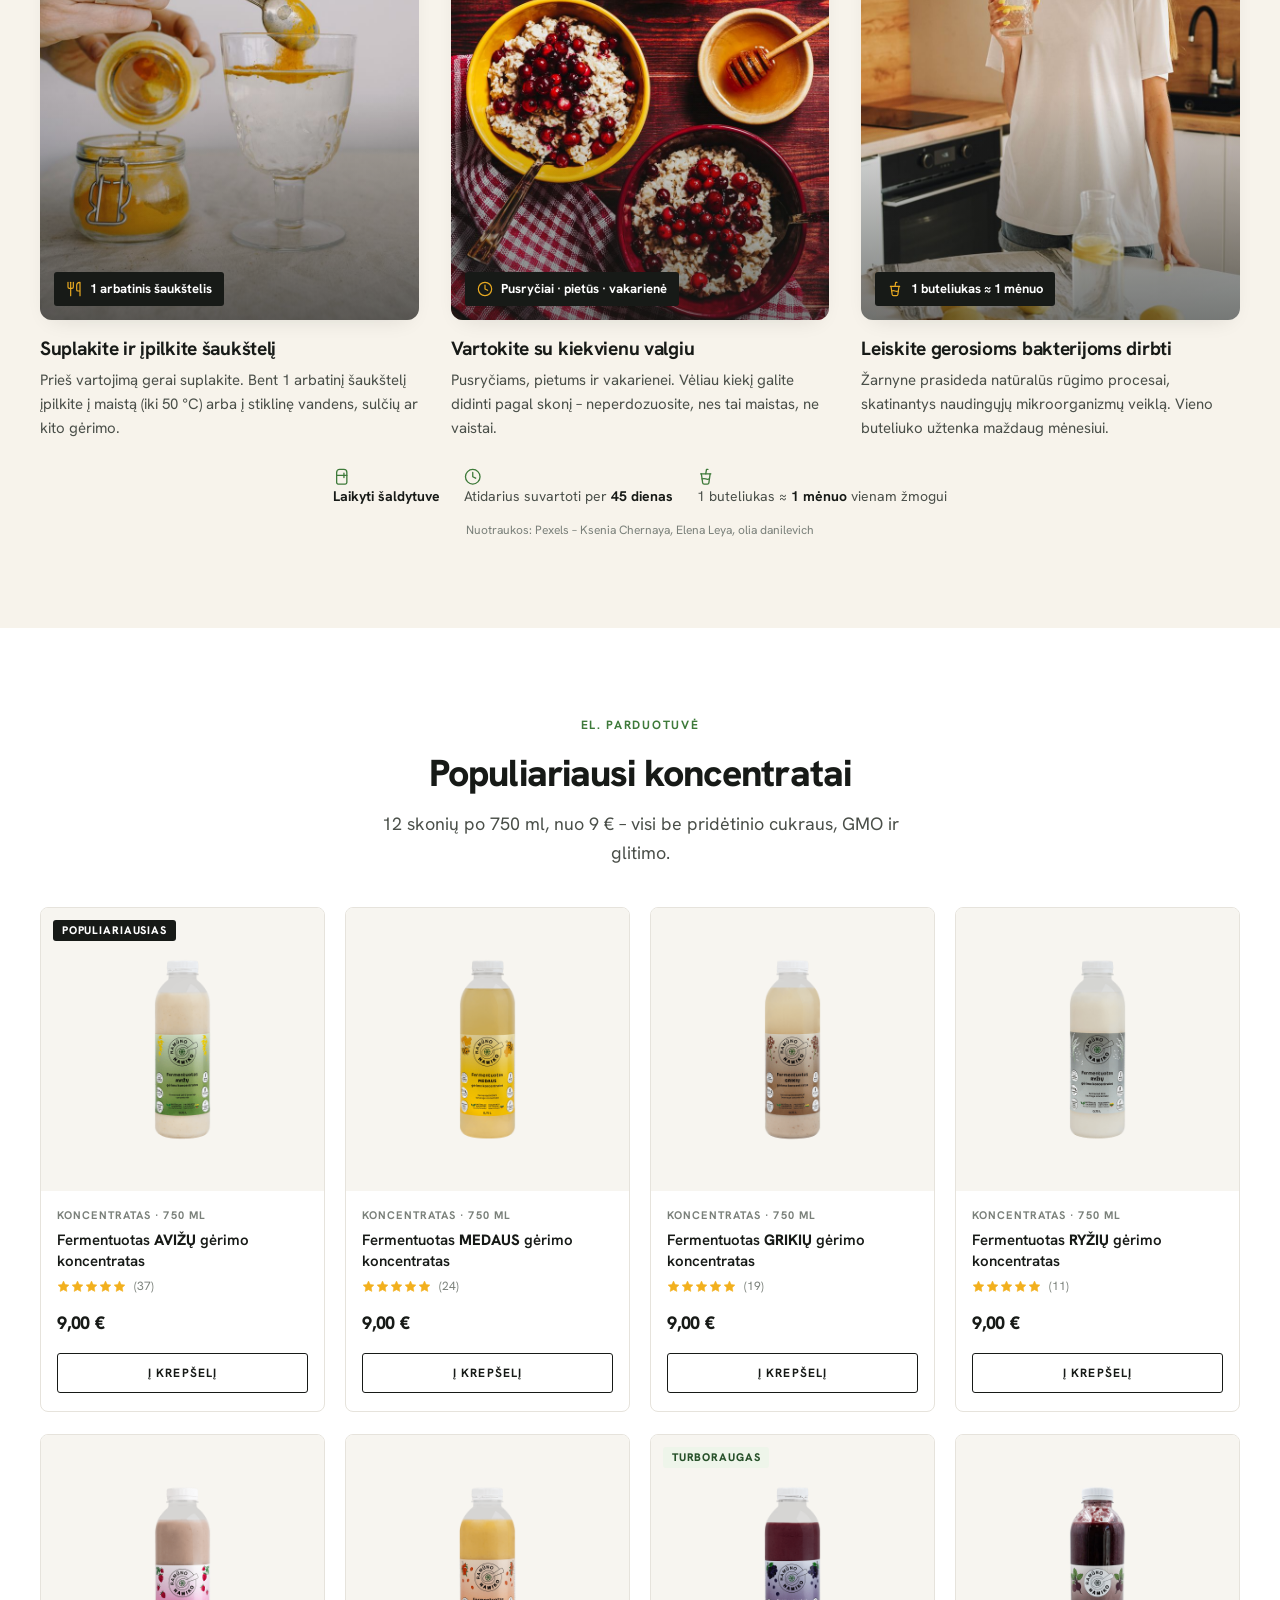
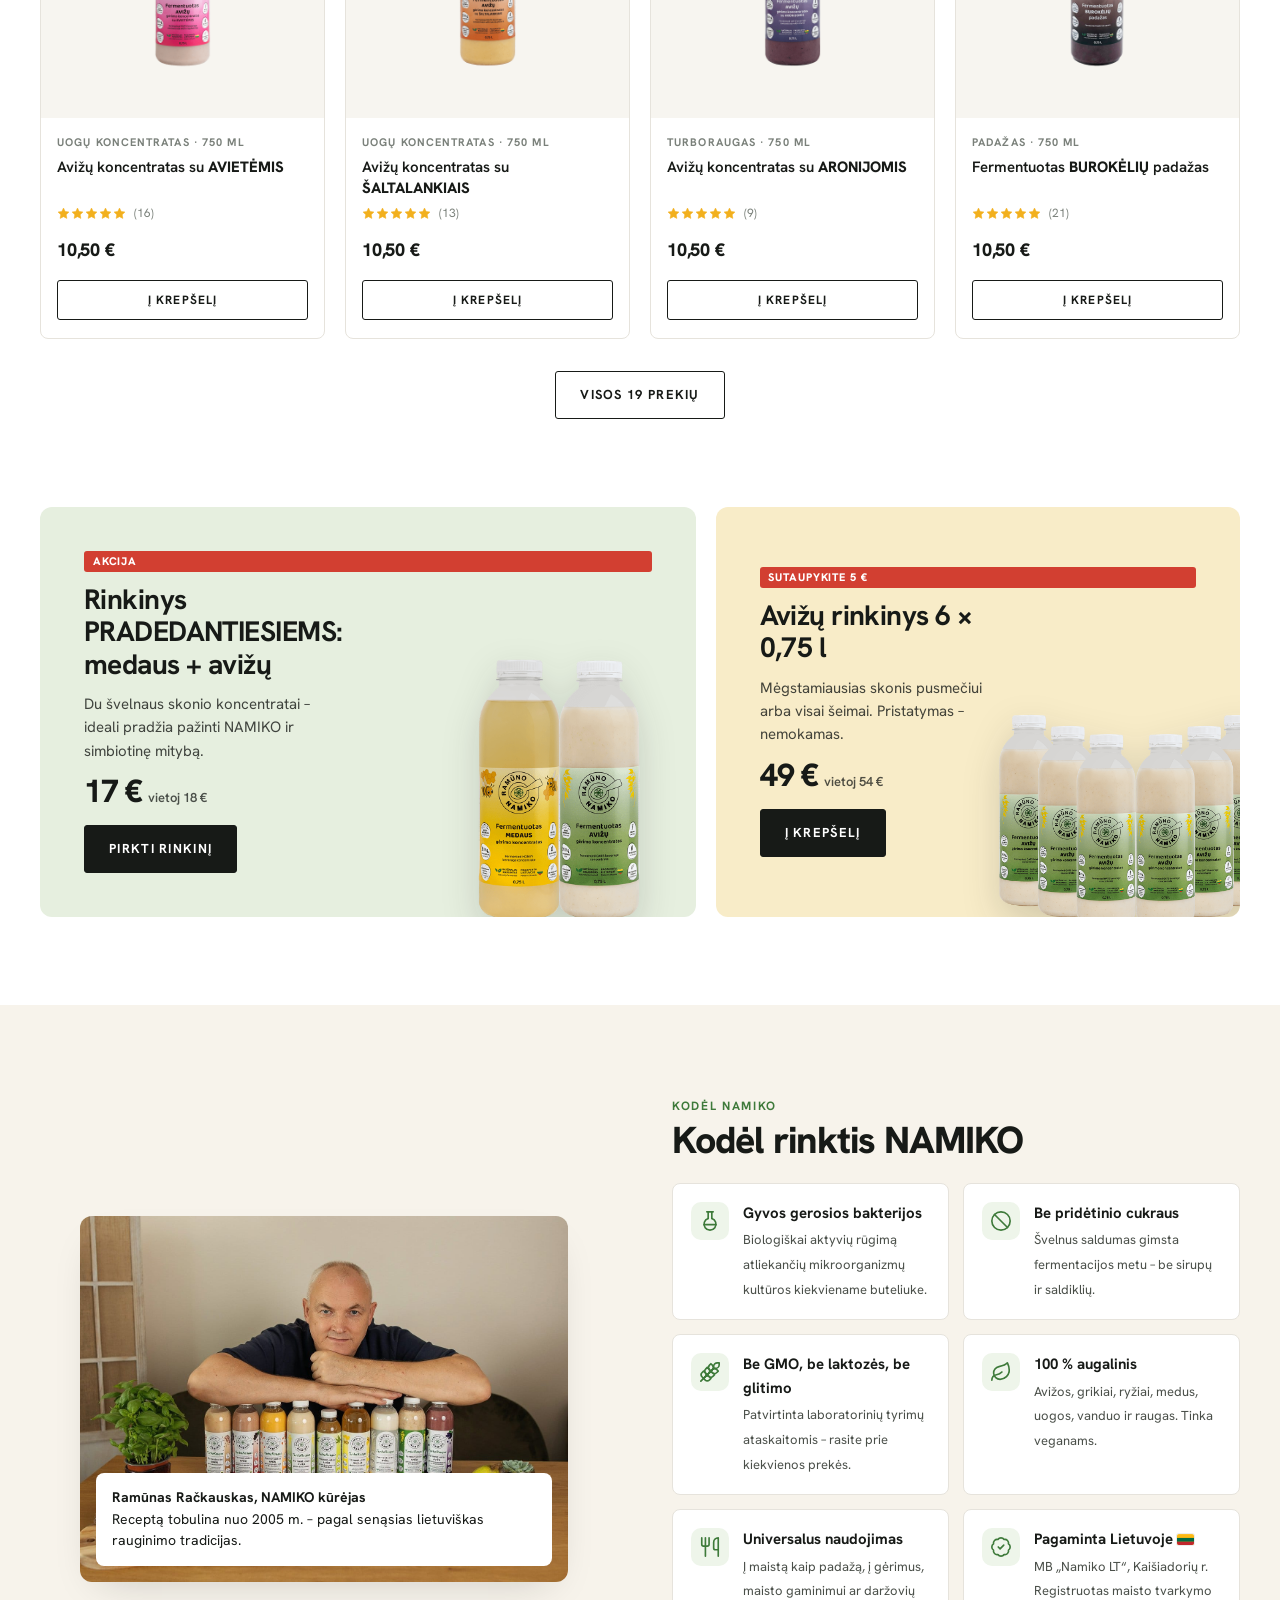
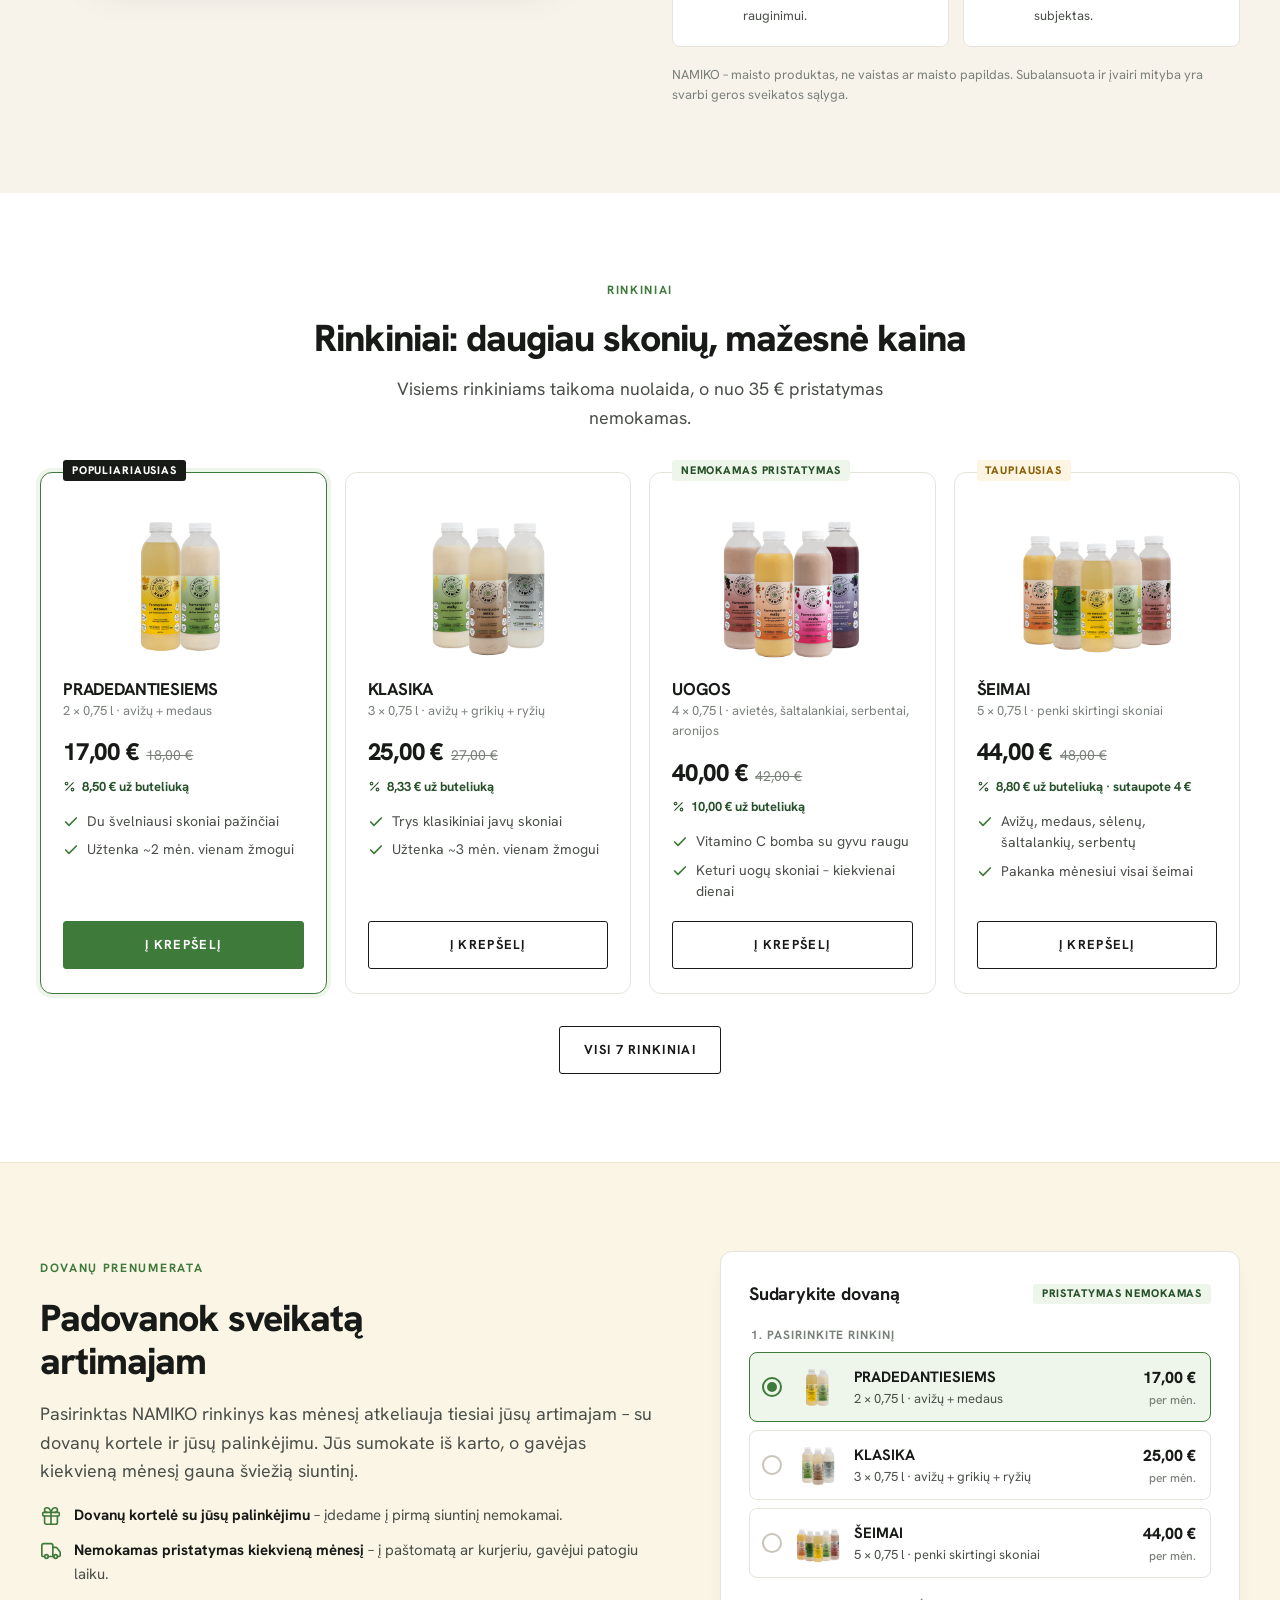
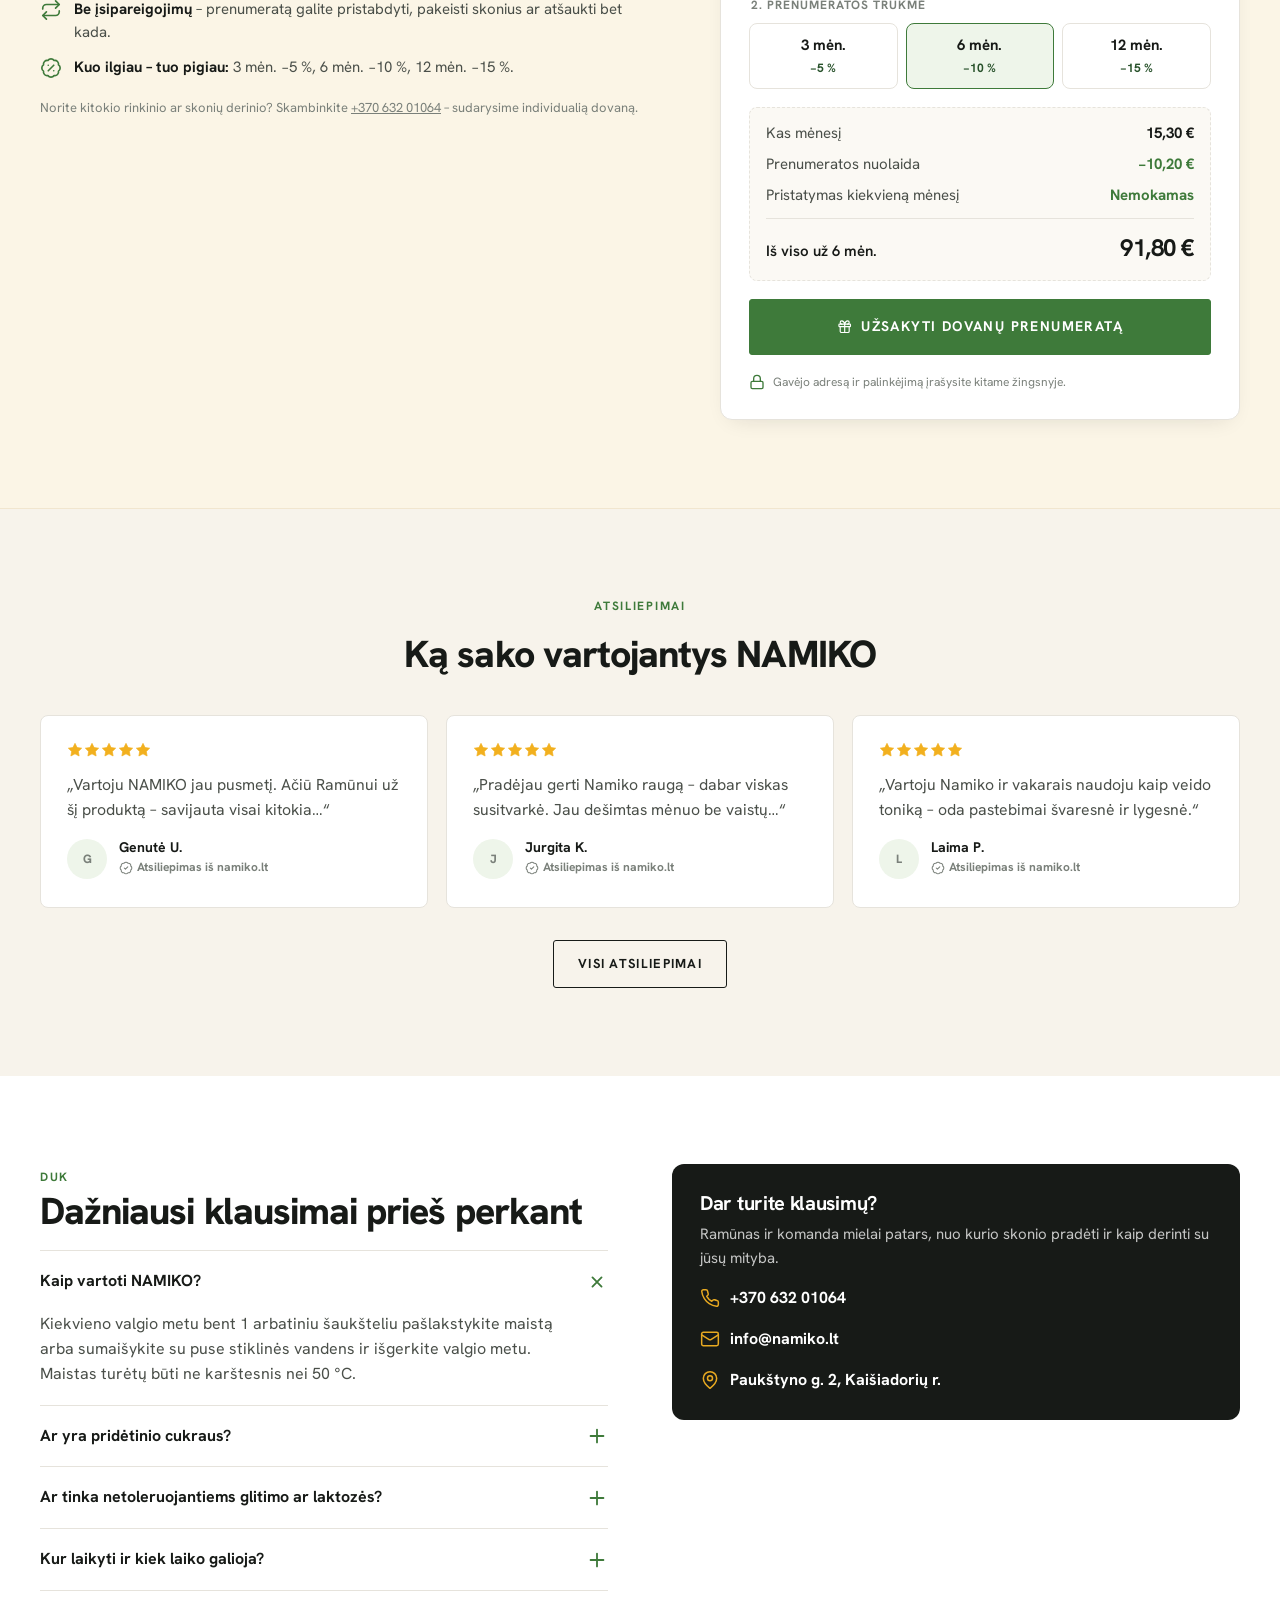
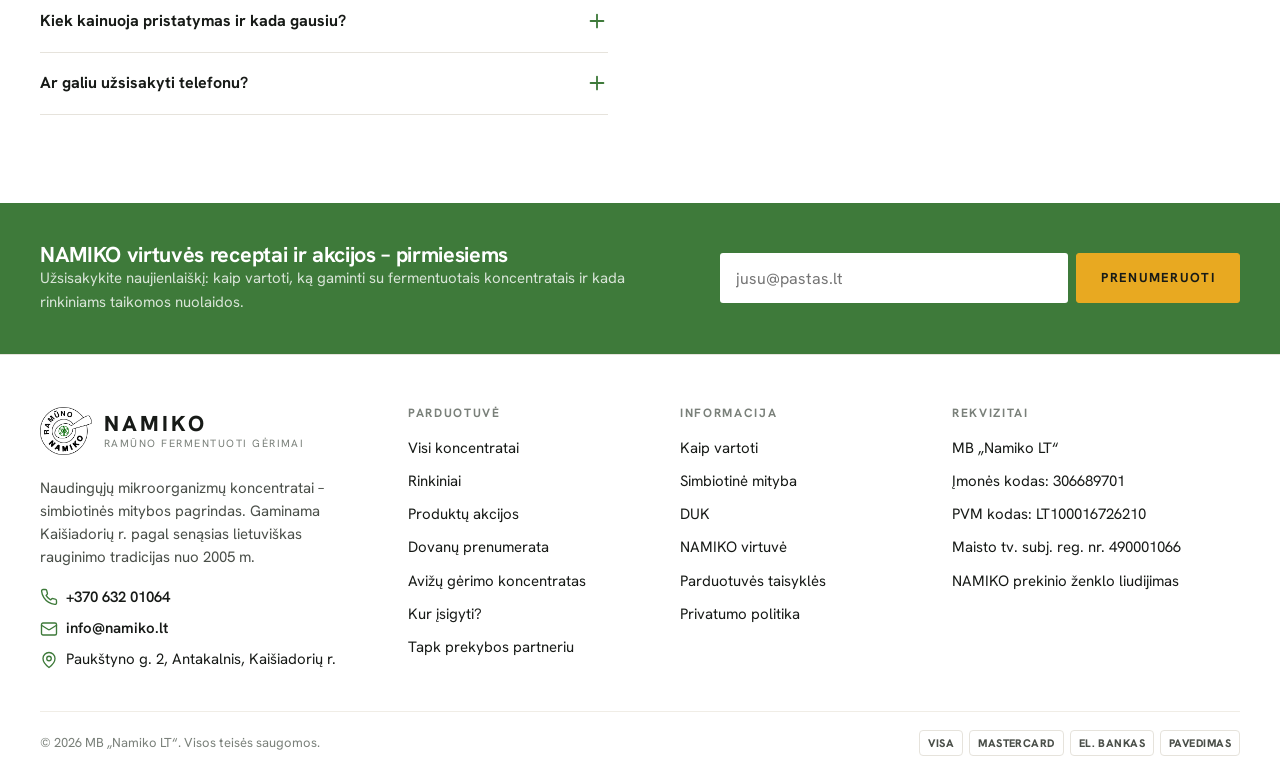
==== commit 1ce27018: "Karuselė: skaidrė „Padovanok sveikatą artimajam“ su žmogaus nuotrauka Antra skaidrė – dovanų prenume" ====
--- a/index.html
+++ b/index.html
@@ -14,7 +14,7 @@
 <link rel="preconnect" href="https://fonts.googleapis.com">
 <link rel="preconnect" href="https://fonts.gstatic.com" crossorigin>
 <link href="https://fonts.googleapis.com/css2?family=Hanken+Grotesk:ital,wght@0,400;0,500;0,600;0,700;0,800;1,400&display=swap" rel="stylesheet">
-<link rel="stylesheet" href="assets/css/style.css?v=13">
+<link rel="stylesheet" href="assets/css/style.css?v=14">
 <link rel="preload" as="image" href="assets/img/pradedanciuju-new.png" fetchpriority="high">
 </head>
 <body class="has-mobile-cta">
@@ -155,7 +155,7 @@
   <!-- ============ HERO: XStore karuselė (V1) ============ -->
   <section class="hv1" id="hero" aria-roledescription="karuselė" aria-label="NAMIKO pasiūlymai" data-slider>
     <div class="hv1-track">
-      <div class="hv1-slide is-active" role="group" aria-label="1 iš 3">
+      <div class="hv1-slide is-active" role="group" aria-label="1 iš 4">
         <div class="container">
           <div class="hero-copy">
             <span class="eyebrow">Fermentuota Lietuvoje<svg class="flag-lt" aria-hidden="true"><use href="#i-flag-lt"></use></svg> nuo 2005 m.</span>
@@ -181,7 +181,32 @@
           </div>
         </div>
       </div>
-      <div class="hv1-slide hv1-slide--green" role="group" aria-label="2 iš 3" aria-hidden="true">
+      <div class="hv1-slide hv1-slide--gift" role="group" aria-label="2 iš 4" aria-hidden="true">
+        <div class="container">
+          <div class="hv1-promo">
+            <span><span class="badge badge-soft">Dovanų prenumerata</span></span>
+            <h2 class="h1">Padovanok sveikatą artimajam</h2>
+            <p class="lead">NAMIKO rinkinys kas mėnesį atkeliauja jūsų artimajam – su dovanų kortele ir jūsų palinkėjimu. Jūs pasirenkate rinkinį ir trukmę, visa kita – mūsų rūpestis.</p>
+            <div class="hv1-price"><span class="price">nuo 15,30 €</span><span class="muted">per mėnesį · 3, 6 arba 12 mėn.</span></div>
+            <ul>
+              <li><svg class="icon"><use href="#i-check"></use></svg>Dovanų kortelė su jūsų palinkėjimu – nemokamai</li>
+              <li><svg class="icon"><use href="#i-check"></use></svg>Nemokamas pristatymas kiekvieną mėnesį</li>
+              <li><svg class="icon"><use href="#i-check"></use></svg>Sustabdoma bet kada, be įsipareigojimų</li>
+            </ul>
+            <div class="hero-ctas"><a class="btn btn-primary btn-lg" href="#dovana">Sudaryti dovaną <svg class="icon"><use href="#i-arrow"></use></svg></a><a class="btn btn-outline btn-lg" href="#dovana">Kaip tai veikia?</a></div>
+          </div>
+          <div class="hero-visual hero-visual--photo">
+            <img class="hero-photo" src="assets/img/gift-hero.jpg" alt="Dukra švelniai apkabina mamą – rūpestis artimuoju" width="1200" height="1800" loading="lazy">
+            <span class="hero-label hero-label--tl"><svg class="icon"><use href="#i-gift"></use></svg>Su dovanų kortele</span>
+            <div class="hero-giftcard">
+              <img src="assets/img/pradedanciuju-new.png" alt="" width="1024" height="1024" loading="lazy">
+              <div><b>Rinkinys kas mėnesį</b><small>PRADEDANTIESIEMS · 6 mėn. · pristatymas nemokamas</small></div>
+              <span class="price">15,30 €<small>/mėn.</small></span>
+            </div>
+          </div>
+        </div>
+      </div>
+      <div class="hv1-slide hv1-slide--green" role="group" aria-label="3 iš 4" aria-hidden="true">
         <div class="container">
           <div class="hv1-promo">
             <span><span class="badge badge-sale">Akcija</span></span>
@@ -200,7 +225,7 @@
           </div>
         </div>
       </div>
-      <div class="hv1-slide hv1-slide--honey" role="group" aria-label="3 iš 3" aria-hidden="true">
+      <div class="hv1-slide hv1-slide--honey" role="group" aria-label="4 iš 4" aria-hidden="true">
         <div class="container">
           <div class="hv1-promo">
             <span><span class="badge badge-sale">Sutaupykite 5 €</span></span>
@@ -222,8 +247,9 @@
       <button class="hv1-dot" type="button" aria-current="true" aria-label="1 skaidrė"></button>
       <button class="hv1-dot" type="button" aria-current="false" aria-label="2 skaidrė"></button>
       <button class="hv1-dot" type="button" aria-current="false" aria-label="3 skaidrė"></button>
-    </div>
-    <span class="hv1-counter" data-counter>1 / 3</span>
+      <button class="hv1-dot" type="button" aria-current="false" aria-label="4 skaidrė"></button>
+    </div>
+    <span class="hv1-counter" data-counter>1 / 4</span>
   </section>
 
   <!-- ============ Kodėl pirkti iš NAMIKO – judanti privalumų juosta (marquee) ============ -->
@@ -773,6 +799,6 @@
 </footer>
 <div class="toast" data-toast role="status" aria-live="polite"><svg class="icon"><use href="#i-check"></use></svg><span data-toast-text></span></div>
 
-<script src="assets/js/main.js?v=13" defer></script>
+<script src="assets/js/main.js?v=14" defer></script>
 </body>
 </html>
--- a/assets/css/style.css
+++ b/assets/css/style.css
@@ -212,6 +212,18 @@
 .hv1-slide--green{background:#E6EFDF}
 .hv1-slide--honey{background:#F8ECC8}
 .hv1-promo{display:flex;flex-direction:column;gap:18px;max-width:560px}
+.hv1-slide--gift{background:#FBF5E6}
+.hero-visual--photo{display:block}
+.hero-visual--photo::before{content:none}
+.hero-photo{position:absolute;inset:0;width:100%;height:100%;object-fit:cover;object-position:center 18%}
+.hero-giftcard{position:absolute;left:16px;right:16px;bottom:16px;display:grid;grid-template-columns:56px minmax(0,1fr) auto;align-items:center;gap:12px;padding:10px 14px 10px 10px;background:#fff;border:1px solid var(--line);border-radius:var(--r-lg);box-shadow:var(--shadow)}
+.hero-giftcard img{width:56px;height:56px;object-fit:contain;background:#F7F5F0;border-radius:var(--r)}
+.hero-giftcard b{display:block;font-size:.9375rem;line-height:1.2}
+.hero-giftcard small{display:block;font-size:.78rem;color:var(--ink-3);margin-top:2px}
+.hero-giftcard .price{font-size:1.25rem;white-space:nowrap}
+.hero-giftcard .price small{display:inline;font-size:.75rem;color:var(--ink-3);font-weight:500;margin:0}
+@media (max-width:520px){.hero-giftcard{grid-template-columns:44px minmax(0,1fr) auto;gap:10px;padding:8px 10px 8px 8px}.hero-giftcard img{width:44px;height:44px}.hero-giftcard small{display:none}.hero-giftcard .price{font-size:1.0625rem}}
+
 .hv1-promo .h1{font-size:clamp(1.9rem,4vw,3.1rem)}
 .hv1-price{display:flex;align-items:baseline;gap:12px}
 .hv1-price .price{font-size:clamp(2.2rem,4vw,3rem);letter-spacing:-.03em}
